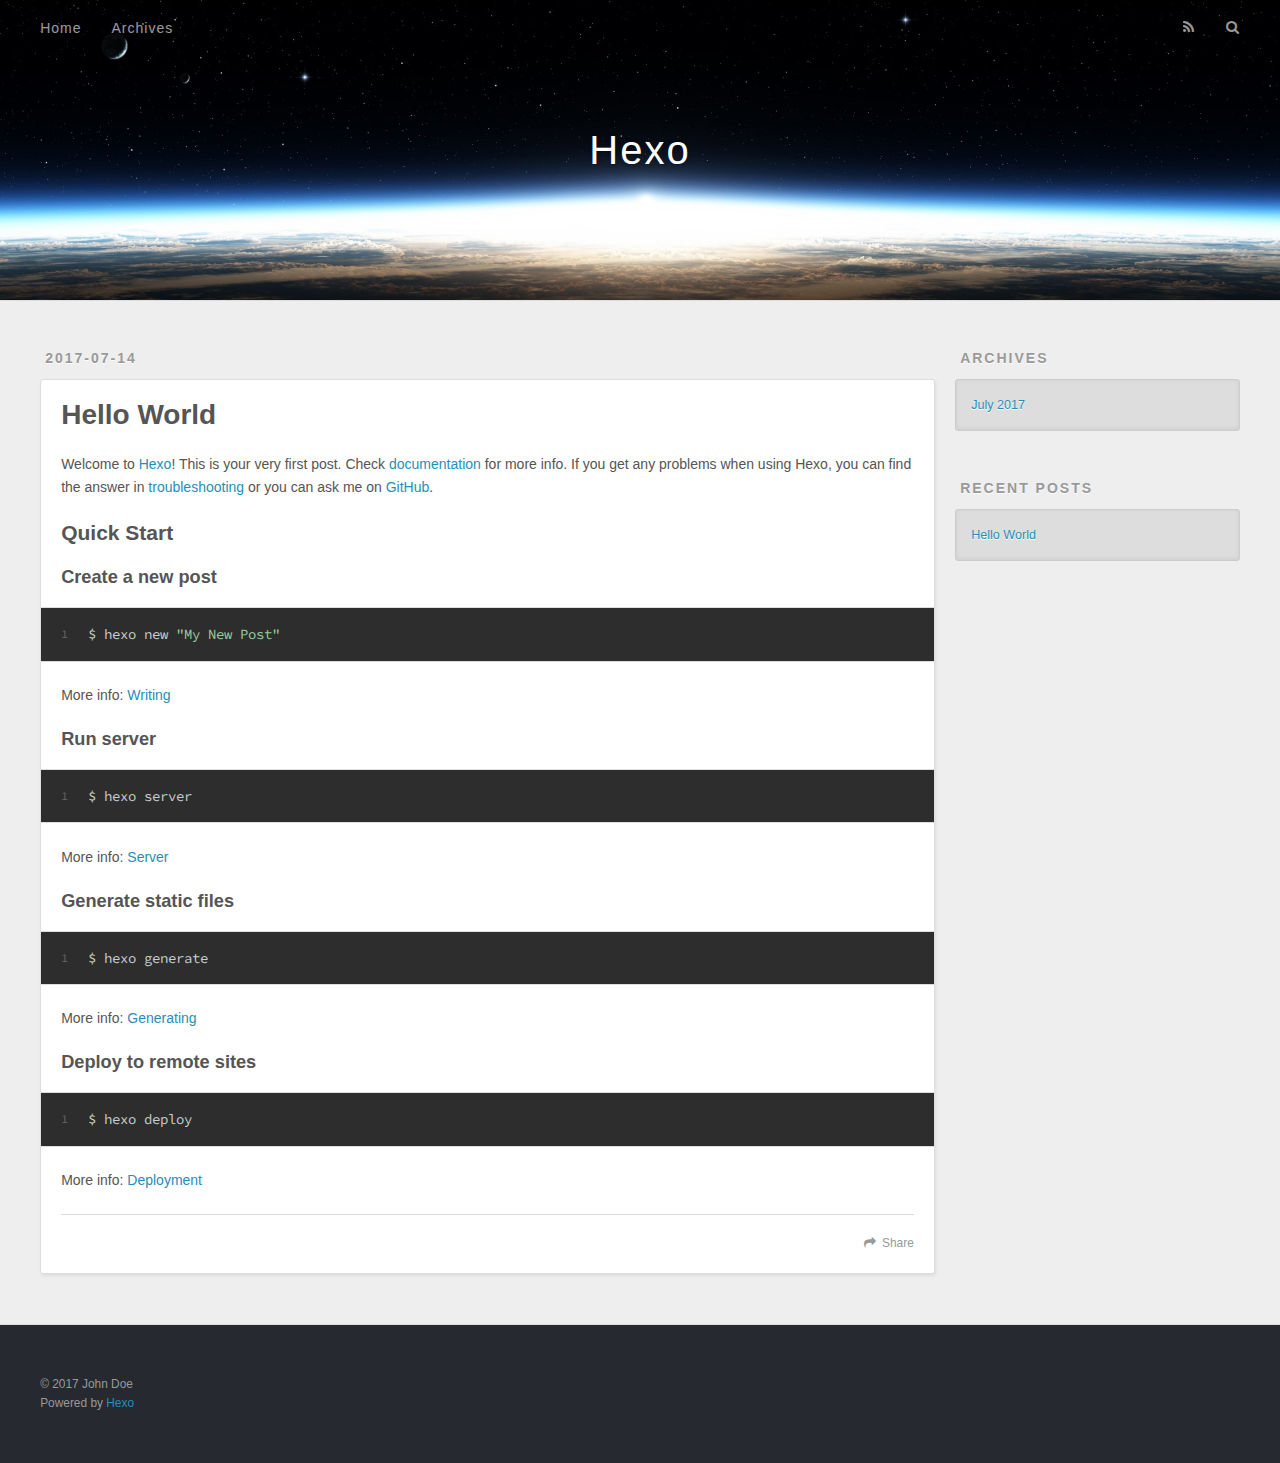
==== index.html @ 78819873 "Site updated: 2017-07-14 21:22:55" ====
<!DOCTYPE html>
<html>
<head>
  <meta charset="utf-8">
  
  <title>Hexo</title>
  <meta name="viewport" content="width=device-width, initial-scale=1, maximum-scale=1">
  <meta property="og:type" content="website">
<meta property="og:title" content="Hexo">
<meta property="og:url" content="http://yoursite.com/index.html">
<meta property="og:site_name" content="Hexo">
<meta name="twitter:card" content="summary">
<meta name="twitter:title" content="Hexo">
  
    <link rel="alternate" href="/atom.xml" title="Hexo" type="application/atom+xml">
  
  
    <link rel="icon" href="/favicon.png">
  
  
    <link href="//fonts.googleapis.com/css?family=Source+Code+Pro" rel="stylesheet" type="text/css">
  
  <link rel="stylesheet" href="/css/style.css">
  

</head>

<body>
  <div id="container">
    <div id="wrap">
      <header id="header">
  <div id="banner"></div>
  <div id="header-outer" class="outer">
    <div id="header-title" class="inner">
      <h1 id="logo-wrap">
        <a href="/" id="logo">Hexo</a>
      </h1>
      
    </div>
    <div id="header-inner" class="inner">
      <nav id="main-nav">
        <a id="main-nav-toggle" class="nav-icon"></a>
        
          <a class="main-nav-link" href="/">Home</a>
        
          <a class="main-nav-link" href="/archives">Archives</a>
        
      </nav>
      <nav id="sub-nav">
        
          <a id="nav-rss-link" class="nav-icon" href="/atom.xml" title="RSS Feed"></a>
        
        <a id="nav-search-btn" class="nav-icon" title="Search"></a>
      </nav>
      <div id="search-form-wrap">
        <form action="//google.com/search" method="get" accept-charset="UTF-8" class="search-form"><input type="search" name="q" class="search-form-input" placeholder="Search"><button type="submit" class="search-form-submit">&#xF002;</button><input type="hidden" name="sitesearch" value="http://yoursite.com"></form>
      </div>
    </div>
  </div>
</header>
      <div class="outer">
        <section id="main">
  
    <article id="post-hello-world" class="article article-type-post" itemscope itemprop="blogPost">
  <div class="article-meta">
    <a href="/2017/07/14/hello-world/" class="article-date">
  <time datetime="2017-07-14T13:11:08.000Z" itemprop="datePublished">2017-07-14</time>
</a>
    
  </div>
  <div class="article-inner">
    
    
      <header class="article-header">
        
  
    <h1 itemprop="name">
      <a class="article-title" href="/2017/07/14/hello-world/">Hello World</a>
    </h1>
  

      </header>
    
    <div class="article-entry" itemprop="articleBody">
      
        <p>Welcome to <a href="https://hexo.io/" target="_blank" rel="external">Hexo</a>! This is your very first post. Check <a href="https://hexo.io/docs/" target="_blank" rel="external">documentation</a> for more info. If you get any problems when using Hexo, you can find the answer in <a href="https://hexo.io/docs/troubleshooting.html" target="_blank" rel="external">troubleshooting</a> or you can ask me on <a href="https://github.com/hexojs/hexo/issues" target="_blank" rel="external">GitHub</a>.</p>
<h2 id="Quick-Start"><a href="#Quick-Start" class="headerlink" title="Quick Start"></a>Quick Start</h2><h3 id="Create-a-new-post"><a href="#Create-a-new-post" class="headerlink" title="Create a new post"></a>Create a new post</h3><figure class="highlight bash"><table><tr><td class="gutter"><pre><div class="line">1</div></pre></td><td class="code"><pre><div class="line">$ hexo new <span class="string">"My New Post"</span></div></pre></td></tr></table></figure>
<p>More info: <a href="https://hexo.io/docs/writing.html" target="_blank" rel="external">Writing</a></p>
<h3 id="Run-server"><a href="#Run-server" class="headerlink" title="Run server"></a>Run server</h3><figure class="highlight bash"><table><tr><td class="gutter"><pre><div class="line">1</div></pre></td><td class="code"><pre><div class="line">$ hexo server</div></pre></td></tr></table></figure>
<p>More info: <a href="https://hexo.io/docs/server.html" target="_blank" rel="external">Server</a></p>
<h3 id="Generate-static-files"><a href="#Generate-static-files" class="headerlink" title="Generate static files"></a>Generate static files</h3><figure class="highlight bash"><table><tr><td class="gutter"><pre><div class="line">1</div></pre></td><td class="code"><pre><div class="line">$ hexo generate</div></pre></td></tr></table></figure>
<p>More info: <a href="https://hexo.io/docs/generating.html" target="_blank" rel="external">Generating</a></p>
<h3 id="Deploy-to-remote-sites"><a href="#Deploy-to-remote-sites" class="headerlink" title="Deploy to remote sites"></a>Deploy to remote sites</h3><figure class="highlight bash"><table><tr><td class="gutter"><pre><div class="line">1</div></pre></td><td class="code"><pre><div class="line">$ hexo deploy</div></pre></td></tr></table></figure>
<p>More info: <a href="https://hexo.io/docs/deployment.html" target="_blank" rel="external">Deployment</a></p>

      
    </div>
    <footer class="article-footer">
      <a data-url="http://yoursite.com/2017/07/14/hello-world/" data-id="cj53w0aw500003uzlgbvmi203" class="article-share-link">Share</a>
      
      
    </footer>
  </div>
  
</article>


  

</section>
        
          <aside id="sidebar">
  
    

  
    

  
    
  
    
  <div class="widget-wrap">
    <h3 class="widget-title">Archives</h3>
    <div class="widget">
      <ul class="archive-list"><li class="archive-list-item"><a class="archive-list-link" href="/archives/2017/07/">July 2017</a></li></ul>
    </div>
  </div>


  
    
  <div class="widget-wrap">
    <h3 class="widget-title">Recent Posts</h3>
    <div class="widget">
      <ul>
        
          <li>
            <a href="/2017/07/14/hello-world/">Hello World</a>
          </li>
        
      </ul>
    </div>
  </div>

  
</aside>
        
      </div>
      <footer id="footer">
  
  <div class="outer">
    <div id="footer-info" class="inner">
      &copy; 2017 John Doe<br>
      Powered by <a href="http://hexo.io/" target="_blank">Hexo</a>
    </div>
  </div>
</footer>
    </div>
    <nav id="mobile-nav">
  
    <a href="/" class="mobile-nav-link">Home</a>
  
    <a href="/archives" class="mobile-nav-link">Archives</a>
  
</nav>
    

<script src="//ajax.googleapis.com/ajax/libs/jquery/2.0.3/jquery.min.js"></script>


  <link rel="stylesheet" href="/fancybox/jquery.fancybox.css">
  <script src="/fancybox/jquery.fancybox.pack.js"></script>


<script src="/js/script.js"></script>

  </div>
</body>
</html>
---- css/style.css ----
body {
  width: 100%;
}
body:before,
body:after {
  content: "";
  display: table;
}
body:after {
  clear: both;
}
html,
body,
div,
span,
applet,
object,
iframe,
h1,
h2,
h3,
h4,
h5,
h6,
p,
blockquote,
pre,
a,
abbr,
acronym,
address,
big,
cite,
code,
del,
dfn,
em,
img,
ins,
kbd,
q,
s,
samp,
small,
strike,
strong,
sub,
sup,
tt,
var,
dl,
dt,
dd,
ol,
ul,
li,
fieldset,
form,
label,
legend,
table,
caption,
tbody,
tfoot,
thead,
tr,
th,
td {
  margin: 0;
  padding: 0;
  border: 0;
  outline: 0;
  font-weight: inherit;
  font-style: inherit;
  font-family: inherit;
  font-size: 100%;
  vertical-align: baseline;
}
body {
  line-height: 1;
  color: #000;
  background: #fff;
}
ol,
ul {
  list-style: none;
}
table {
  border-collapse: separate;
  border-spacing: 0;
  vertical-align: middle;
}
caption,
th,
td {
  text-align: left;
  font-weight: normal;
  vertical-align: middle;
}
a img {
  border: none;
}
input,
button {
  margin: 0;
  padding: 0;
}
input::-moz-focus-inner,
button::-moz-focus-inner {
  border: 0;
  padding: 0;
}
@font-face {
  font-family: FontAwesome;
  font-style: normal;
  font-weight: normal;
  src: url("fonts/fontawesome-webfont.eot?v=#4.0.3");
  src: url("fonts/fontawesome-webfont.eot?#iefix&v=#4.0.3") format("embedded-opentype"), url("fonts/fontawesome-webfont.woff?v=#4.0.3") format("woff"), url("fonts/fontawesome-webfont.ttf?v=#4.0.3") format("truetype"), url("fonts/fontawesome-webfont.svg#fontawesomeregular?v=#4.0.3") format("svg");
}
html,
body,
#container {
  height: 100%;
}
body {
  background: #eee;
  font: 14px "Helvetica Neue", Helvetica, Arial, sans-serif;
  -webkit-text-size-adjust: 100%;
}
.outer {
  max-width: 1220px;
  margin: 0 auto;
  padding: 0 20px;
}
.outer:before,
.outer:after {
  content: "";
  display: table;
}
.outer:after {
  clear: both;
}
.inner {
  display: inline;
  float: left;
  width: 98.33333333333333%;
  margin: 0 0.833333333333333%;
}
.left,
.alignleft {
  float: left;
}
.right,
.alignright {
  float: right;
}
.clear {
  clear: both;
}
#container {
  position: relative;
}
.mobile-nav-on {
  overflow: hidden;
}
#wrap {
  height: 100%;
  width: 100%;
  position: absolute;
  top: 0;
  left: 0;
  -webkit-transition: 0.2s ease-out;
  -moz-transition: 0.2s ease-out;
  -ms-transition: 0.2s ease-out;
  transition: 0.2s ease-out;
  z-index: 1;
  background: #eee;
}
.mobile-nav-on #wrap {
  left: 280px;
}
@media screen and (min-width: 768px) {
  #main {
    display: inline;
    float: left;
    width: 73.33333333333333%;
    margin: 0 0.833333333333333%;
  }
}
.article-date,
.article-category-link,
.archive-year,
.widget-title {
  text-decoration: none;
  text-transform: uppercase;
  letter-spacing: 2px;
  color: #999;
  margin-bottom: 1em;
  margin-left: 5px;
  line-height: 1em;
  text-shadow: 0 1px #fff;
  font-weight: bold;
}
.article-inner,
.archive-article-inner {
  background: #fff;
  -webkit-box-shadow: 1px 2px 3px #ddd;
  box-shadow: 1px 2px 3px #ddd;
  border: 1px solid #ddd;
  border-radius: 3px;
}
.article-entry h1,
.widget h1 {
  font-size: 2em;
}
.article-entry h2,
.widget h2 {
  font-size: 1.5em;
}
.article-entry h3,
.widget h3 {
  font-size: 1.3em;
}
.article-entry h4,
.widget h4 {
  font-size: 1.2em;
}
.article-entry h5,
.widget h5 {
  font-size: 1em;
}
.article-entry h6,
.widget h6 {
  font-size: 1em;
  color: #999;
}
.article-entry hr,
.widget hr {
  border: 1px dashed #ddd;
}
.article-entry strong,
.widget strong {
  font-weight: bold;
}
.article-entry em,
.widget em,
.article-entry cite,
.widget cite {
  font-style: italic;
}
.article-entry sup,
.widget sup,
.article-entry sub,
.widget sub {
  font-size: 0.75em;
  line-height: 0;
  position: relative;
  vertical-align: baseline;
}
.article-entry sup,
.widget sup {
  top: -0.5em;
}
.article-entry sub,
.widget sub {
  bottom: -0.2em;
}
.article-entry small,
.widget small {
  font-size: 0.85em;
}
.article-entry acronym,
.widget acronym,
.article-entry abbr,
.widget abbr {
  border-bottom: 1px dotted;
}
.article-entry ul,
.widget ul,
.article-entry ol,
.widget ol,
.article-entry dl,
.widget dl {
  margin: 0 20px;
  line-height: 1.6em;
}
.article-entry ul ul,
.widget ul ul,
.article-entry ol ul,
.widget ol ul,
.article-entry ul ol,
.widget ul ol,
.article-entry ol ol,
.widget ol ol {
  margin-top: 0;
  margin-bottom: 0;
}
.article-entry ul,
.widget ul {
  list-style: disc;
}
.article-entry ol,
.widget ol {
  list-style: decimal;
}
.article-entry dt,
.widget dt {
  font-weight: bold;
}
#header {
  height: 300px;
  position: relative;
  border-bottom: 1px solid #ddd;
}
#header:before,
#header:after {
  content: "";
  position: absolute;
  left: 0;
  right: 0;
  height: 40px;
}
#header:before {
  top: 0;
  background: -webkit-linear-gradient(rgba(0,0,0,0.2), transparent);
  background: -moz-linear-gradient(rgba(0,0,0,0.2), transparent);
  background: -ms-linear-gradient(rgba(0,0,0,0.2), transparent);
  background: linear-gradient(rgba(0,0,0,0.2), transparent);
}
#header:after {
  bottom: 0;
  background: -webkit-linear-gradient(transparent, rgba(0,0,0,0.2));
  background: -moz-linear-gradient(transparent, rgba(0,0,0,0.2));
  background: -ms-linear-gradient(transparent, rgba(0,0,0,0.2));
  background: linear-gradient(transparent, rgba(0,0,0,0.2));
}
#header-outer {
  height: 100%;
  position: relative;
}
#header-inner {
  position: relative;
  overflow: hidden;
}
#banner {
  position: absolute;
  top: 0;
  left: 0;
  width: 100%;
  height: 100%;
  background: url("images/banner.jpg") center #000;
  -webkit-background-size: cover;
  -moz-background-size: cover;
  background-size: cover;
  z-index: -1;
}
#header-title {
  text-align: center;
  height: 40px;
  position: absolute;
  top: 50%;
  left: 0;
  margin-top: -20px;
}
#logo,
#subtitle {
  text-decoration: none;
  color: #fff;
  font-weight: 300;
  text-shadow: 0 1px 4px rgba(0,0,0,0.3);
}
#logo {
  font-size: 40px;
  line-height: 40px;
  letter-spacing: 2px;
}
#subtitle {
  font-size: 16px;
  line-height: 16px;
  letter-spacing: 1px;
}
#subtitle-wrap {
  margin-top: 16px;
}
#main-nav {
  float: left;
  margin-left: -15px;
}
.nav-icon,
.main-nav-link {
  float: left;
  color: #fff;
  opacity: 0.6;
  text-decoration: none;
  text-shadow: 0 1px rgba(0,0,0,0.2);
  -webkit-transition: opacity 0.2s;
  -moz-transition: opacity 0.2s;
  -ms-transition: opacity 0.2s;
  transition: opacity 0.2s;
  display: block;
  padding: 20px 15px;
}
.nav-icon:hover,
.main-nav-link:hover {
  opacity: 1;
}
.nav-icon {
  font-family: FontAwesome;
  text-align: center;
  font-size: 14px;
  width: 14px;
  height: 14px;
  padding: 20px 15px;
  position: relative;
  cursor: pointer;
}
.main-nav-link {
  font-weight: 300;
  letter-spacing: 1px;
}
@media screen and (max-width: 479px) {
  .main-nav-link {
    display: none;
  }
}
#main-nav-toggle {
  display: none;
}
#main-nav-toggle:before {
  content: "\f0c9";
}
@media screen and (max-width: 479px) {
  #main-nav-toggle {
    display: block;
  }
}
#sub-nav {
  float: right;
  margin-right: -15px;
}
#nav-rss-link:before {
  content: "\f09e";
}
#nav-search-btn:before {
  content: "\f002";
}
#search-form-wrap {
  position: absolute;
  top: 15px;
  width: 150px;
  height: 30px;
  right: -150px;
  opacity: 0;
  -webkit-transition: 0.2s ease-out;
  -moz-transition: 0.2s ease-out;
  -ms-transition: 0.2s ease-out;
  transition: 0.2s ease-out;
}
#search-form-wrap.on {
  opacity: 1;
  right: 0;
}
@media screen and (max-width: 479px) {
  #search-form-wrap {
    width: 100%;
    right: -100%;
  }
}
.search-form {
  position: absolute;
  top: 0;
  left: 0;
  right: 0;
  background: #fff;
  padding: 5px 15px;
  border-radius: 15px;
  -webkit-box-shadow: 0 0 10px rgba(0,0,0,0.3);
  box-shadow: 0 0 10px rgba(0,0,0,0.3);
}
.search-form-input {
  border: none;
  background: none;
  color: #555;
  width: 100%;
  font: 13px "Helvetica Neue", Helvetica, Arial, sans-serif;
  outline: none;
}
.search-form-input::-webkit-search-results-decoration,
.search-form-input::-webkit-search-cancel-button {
  -webkit-appearance: none;
}
.search-form-submit {
  position: absolute;
  top: 50%;
  right: 10px;
  margin-top: -7px;
  font: 13px FontAwesome;
  border: none;
  background: none;
  color: #bbb;
  cursor: pointer;
}
.search-form-submit:hover,
.search-form-submit:focus {
  color: #777;
}
.article {
  margin: 50px 0;
}
.article-inner {
  overflow: hidden;
}
.article-meta:before,
.article-meta:after {
  content: "";
  display: table;
}
.article-meta:after {
  clear: both;
}
.article-date {
  float: left;
}
.article-category {
  float: left;
  line-height: 1em;
  color: #ccc;
  text-shadow: 0 1px #fff;
  margin-left: 8px;
}
.article-category:before {
  content: "\2022";
}
.article-category-link {
  margin: 0 12px 1em;
}
.article-header {
  padding: 20px 20px 0;
}
.article-title {
  text-decoration: none;
  font-size: 2em;
  font-weight: bold;
  color: #555;
  line-height: 1.1em;
  -webkit-transition: color 0.2s;
  -moz-transition: color 0.2s;
  -ms-transition: color 0.2s;
  transition: color 0.2s;
}
a.article-title:hover {
  color: #258fb8;
}
.article-entry {
  color: #555;
  padding: 0 20px;
}
.article-entry:before,
.article-entry:after {
  content: "";
  display: table;
}
.article-entry:after {
  clear: both;
}
.article-entry p,
.article-entry table {
  line-height: 1.6em;
  margin: 1.6em 0;
}
.article-entry h1,
.article-entry h2,
.article-entry h3,
.article-entry h4,
.article-entry h5,
.article-entry h6 {
  font-weight: bold;
}
.article-entry h1,
.article-entry h2,
.article-entry h3,
.article-entry h4,
.article-entry h5,
.article-entry h6 {
  line-height: 1.1em;
  margin: 1.1em 0;
}
.article-entry a {
  color: #258fb8;
  text-decoration: none;
}
.article-entry a:hover {
  text-decoration: underline;
}
.article-entry ul,
.article-entry ol,
.article-entry dl {
  margin-top: 1.6em;
  margin-bottom: 1.6em;
}
.article-entry img,
.article-entry video {
  max-width: 100%;
  height: auto;
  display: block;
  margin: auto;
}
.article-entry iframe {
  border: none;
}
.article-entry table {
  width: 100%;
  border-collapse: collapse;
  border-spacing: 0;
}
.article-entry th {
  font-weight: bold;
  border-bottom: 3px solid #ddd;
  padding-bottom: 0.5em;
}
.article-entry td {
  border-bottom: 1px solid #ddd;
  padding: 10px 0;
}
.article-entry blockquote {
  font-family: Georgia, "Times New Roman", serif;
  font-size: 1.4em;
  margin: 1.6em 20px;
  text-align: center;
}
.article-entry blockquote footer {
  font-size: 14px;
  margin: 1.6em 0;
  font-family: "Helvetica Neue", Helvetica, Arial, sans-serif;
}
.article-entry blockquote footer cite:before {
  content: "—";
  padding: 0 0.5em;
}
.article-entry .pullquote {
  text-align: left;
  width: 45%;
  margin: 0;
}
.article-entry .pullquote.left {
  margin-left: 0.5em;
  margin-right: 1em;
}
.article-entry .pullquote.right {
  margin-right: 0.5em;
  margin-left: 1em;
}
.article-entry .caption {
  color: #999;
  display: block;
  font-size: 0.9em;
  margin-top: 0.5em;
  position: relative;
  text-align: center;
}
.article-entry .video-container {
  position: relative;
  padding-top: 56.25%;
  height: 0;
  overflow: hidden;
}
.article-entry .video-container iframe,
.article-entry .video-container object,
.article-entry .video-container embed {
  position: absolute;
  top: 0;
  left: 0;
  width: 100%;
  height: 100%;
  margin-top: 0;
}
.article-more-link a {
  display: inline-block;
  line-height: 1em;
  padding: 6px 15px;
  border-radius: 15px;
  background: #eee;
  color: #999;
  text-shadow: 0 1px #fff;
  text-decoration: none;
}
.article-more-link a:hover {
  background: #258fb8;
  color: #fff;
  text-decoration: none;
  text-shadow: 0 1px #1e7293;
}
.article-footer {
  font-size: 0.85em;
  line-height: 1.6em;
  border-top: 1px solid #ddd;
  padding-top: 1.6em;
  margin: 0 20px 20px;
}
.article-footer:before,
.article-footer:after {
  content: "";
  display: table;
}
.article-footer:after {
  clear: both;
}
.article-footer a {
  color: #999;
  text-decoration: none;
}
.article-footer a:hover {
  color: #555;
}
.article-tag-list-item {
  float: left;
  margin-right: 10px;
}
.article-tag-list-link:before {
  content: "#";
}
.article-comment-link {
  float: right;
}
.article-comment-link:before {
  content: "\f075";
  font-family: FontAwesome;
  padding-right: 8px;
}
.article-share-link {
  cursor: pointer;
  float: right;
  margin-left: 20px;
}
.article-share-link:before {
  content: "\f064";
  font-family: FontAwesome;
  padding-right: 6px;
}
#article-nav {
  position: relative;
}
#article-nav:before,
#article-nav:after {
  content: "";
  display: table;
}
#article-nav:after {
  clear: both;
}
@media screen and (min-width: 768px) {
  #article-nav {
    margin: 50px 0;
  }
  #article-nav:before {
    width: 8px;
    height: 8px;
    position: absolute;
    top: 50%;
    left: 50%;
    margin-top: -4px;
    margin-left: -4px;
    content: "";
    border-radius: 50%;
    background: #ddd;
    -webkit-box-shadow: 0 1px 2px #fff;
    box-shadow: 0 1px 2px #fff;
  }
}
.article-nav-link-wrap {
  text-decoration: none;
  text-shadow: 0 1px #fff;
  color: #999;
  -webkit-box-sizing: border-box;
  -moz-box-sizing: border-box;
  box-sizing: border-box;
  margin-top: 50px;
  text-align: center;
  display: block;
}
.article-nav-link-wrap:hover {
  color: #555;
}
@media screen and (min-width: 768px) {
  .article-nav-link-wrap {
    width: 50%;
    margin-top: 0;
  }
}
@media screen and (min-width: 768px) {
  #article-nav-newer {
    float: left;
    text-align: right;
    padding-right: 20px;
  }
}
@media screen and (min-width: 768px) {
  #article-nav-older {
    float: right;
    text-align: left;
    padding-left: 20px;
  }
}
.article-nav-caption {
  text-transform: uppercase;
  letter-spacing: 2px;
  color: #ddd;
  line-height: 1em;
  font-weight: bold;
}
#article-nav-newer .article-nav-caption {
  margin-right: -2px;
}
.article-nav-title {
  font-size: 0.85em;
  line-height: 1.6em;
  margin-top: 0.5em;
}
.article-share-box {
  position: absolute;
  display: none;
  background: #fff;
  -webkit-box-shadow: 1px 2px 10px rgba(0,0,0,0.2);
  box-shadow: 1px 2px 10px rgba(0,0,0,0.2);
  border-radius: 3px;
  margin-left: -145px;
  overflow: hidden;
  z-index: 1;
}
.article-share-box.on {
  display: block;
}
.article-share-input {
  width: 100%;
  background: none;
  -webkit-box-sizing: border-box;
  -moz-box-sizing: border-box;
  box-sizing: border-box;
  font: 14px "Helvetica Neue", Helvetica, Arial, sans-serif;
  padding: 0 15px;
  color: #555;
  outline: none;
  border: 1px solid #ddd;
  border-radius: 3px 3px 0 0;
  height: 36px;
  line-height: 36px;
}
.article-share-links {
  background: #eee;
}
.article-share-links:before,
.article-share-links:after {
  content: "";
  display: table;
}
.article-share-links:after {
  clear: both;
}
.article-share-twitter,
.article-share-facebook,
.article-share-pinterest,
.article-share-google {
  width: 50px;
  height: 36px;
  display: block;
  float: left;
  position: relative;
  color: #999;
  text-shadow: 0 1px #fff;
}
.article-share-twitter:before,
.article-share-facebook:before,
.article-share-pinterest:before,
.article-share-google:before {
  font-size: 20px;
  font-family: FontAwesome;
  width: 20px;
  height: 20px;
  position: absolute;
  top: 50%;
  left: 50%;
  margin-top: -10px;
  margin-left: -10px;
  text-align: center;
}
.article-share-twitter:hover,
.article-share-facebook:hover,
.article-share-pinterest:hover,
.article-share-google:hover {
  color: #fff;
}
.article-share-twitter:before {
  content: "\f099";
}
.article-share-twitter:hover {
  background: #00aced;
  text-shadow: 0 1px #008abe;
}
.article-share-facebook:before {
  content: "\f09a";
}
.article-share-facebook:hover {
  background: #3b5998;
  text-shadow: 0 1px #2f477a;
}
.article-share-pinterest:before {
  content: "\f0d2";
}
.article-share-pinterest:hover {
  background: #cb2027;
  text-shadow: 0 1px #a21a1f;
}
.article-share-google:before {
  content: "\f0d5";
}
.article-share-google:hover {
  background: #dd4b39;
  text-shadow: 0 1px #be3221;
}
.article-gallery {
  background: #000;
  position: relative;
}
.article-gallery-photos {
  position: relative;
  overflow: hidden;
}
.article-gallery-img {
  display: none;
  max-width: 100%;
}
.article-gallery-img:first-child {
  display: block;
}
.article-gallery-img.loaded {
  position: absolute;
  display: block;
}
.article-gallery-img img {
  display: block;
  max-width: 100%;
  margin: 0 auto;
}
#comments {
  background: #fff;
  -webkit-box-shadow: 1px 2px 3px #ddd;
  box-shadow: 1px 2px 3px #ddd;
  padding: 20px;
  border: 1px solid #ddd;
  border-radius: 3px;
  margin: 50px 0;
}
#comments a {
  color: #258fb8;
}
.archives-wrap {
  margin: 50px 0;
}
.archives:before,
.archives:after {
  content: "";
  display: table;
}
.archives:after {
  clear: both;
}
.archive-year-wrap {
  margin-bottom: 1em;
}
.archives {
  -webkit-column-gap: 10px;
  -moz-column-gap: 10px;
  column-gap: 10px;
}
@media screen and (min-width: 480px) and (max-width: 767px) {
  .archives {
    -webkit-column-count: 2;
    -moz-column-count: 2;
    column-count: 2;
  }
}
@media screen and (min-width: 768px) {
  .archives {
    -webkit-column-count: 3;
    -moz-column-count: 3;
    column-count: 3;
  }
}
.archive-article {
  -webkit-column-break-inside: avoid;
  page-break-inside: avoid;
  overflow: hidden;
  break-inside: avoid-column;
}
.archive-article-inner {
  padding: 10px;
  margin-bottom: 15px;
}
.archive-article-title {
  text-decoration: none;
  font-weight: bold;
  color: #555;
  -webkit-transition: color 0.2s;
  -moz-transition: color 0.2s;
  -ms-transition: color 0.2s;
  transition: color 0.2s;
  line-height: 1.6em;
}
.archive-article-title:hover {
  color: #258fb8;
}
.archive-article-footer {
  margin-top: 1em;
}
.archive-article-date {
  color: #999;
  text-decoration: none;
  font-size: 0.85em;
  line-height: 1em;
  margin-bottom: 0.5em;
  display: block;
}
#page-nav {
  margin: 50px auto;
  background: #fff;
  -webkit-box-shadow: 1px 2px 3px #ddd;
  box-shadow: 1px 2px 3px #ddd;
  border: 1px solid #ddd;
  border-radius: 3px;
  text-align: center;
  color: #999;
  overflow: hidden;
}
#page-nav:before,
#page-nav:after {
  content: "";
  display: table;
}
#page-nav:after {
  clear: both;
}
#page-nav a,
#page-nav span {
  padding: 10px 20px;
  line-height: 1;
  height: 2ex;
}
#page-nav a {
  color: #999;
  text-decoration: none;
}
#page-nav a:hover {
  background: #999;
  color: #fff;
}
#page-nav .prev {
  float: left;
}
#page-nav .next {
  float: right;
}
#page-nav .page-number {
  display: inline-block;
}
@media screen and (max-width: 479px) {
  #page-nav .page-number {
    display: none;
  }
}
#page-nav .current {
  color: #555;
  font-weight: bold;
}
#page-nav .space {
  color: #ddd;
}
#footer {
  background: #262a30;
  padding: 50px 0;
  border-top: 1px solid #ddd;
  color: #999;
}
#footer a {
  color: #258fb8;
  text-decoration: none;
}
#footer a:hover {
  text-decoration: underline;
}
#footer-info {
  line-height: 1.6em;
  font-size: 0.85em;
}
.article-entry pre,
.article-entry .highlight {
  background: #2d2d2d;
  margin: 0 -20px;
  padding: 15px 20px;
  border-style: solid;
  border-color: #ddd;
  border-width: 1px 0;
  overflow: auto;
  color: #ccc;
  line-height: 22.400000000000002px;
}
.article-entry .highlight .gutter pre,
.article-entry .gist .gist-file .gist-data .line-numbers {
  color: #666;
  font-size: 0.85em;
}
.article-entry pre,
.article-entry code {
  font-family: "Source Code Pro", Consolas, Monaco, Menlo, Consolas, monospace;
}
.article-entry code {
  background: #eee;
  text-shadow: 0 1px #fff;
  padding: 0 0.3em;
}
.article-entry pre code {
  background: none;
  text-shadow: none;
  padding: 0;
}
.article-entry .highlight pre {
  border: none;
  margin: 0;
  padding: 0;
}
.article-entry .highlight table {
  margin: 0;
  width: auto;
}
.article-entry .highlight td {
  border: none;
  padding: 0;
}
.article-entry .highlight figcaption {
  font-size: 0.85em;
  color: #999;
  line-height: 1em;
  margin-bottom: 1em;
}
.article-entry .highlight figcaption:before,
.article-entry .highlight figcaption:after {
  content: "";
  display: table;
}
.article-entry .highlight figcaption:after {
  clear: both;
}
.article-entry .highlight figcaption a {
  float: right;
}
.article-entry .highlight .gutter pre {
  text-align: right;
  padding-right: 20px;
}
.article-entry .highlight .line {
  height: 22.400000000000002px;
}
.article-entry .highlight .line.marked {
  background: #515151;
}
.article-entry .gist {
  margin: 0 -20px;
  border-style: solid;
  border-color: #ddd;
  border-width: 1px 0;
  background: #2d2d2d;
  padding: 15px 20px 15px 0;
}
.article-entry .gist .gist-file {
  border: none;
  font-family: "Source Code Pro", Consolas, Monaco, Menlo, Consolas, monospace;
  margin: 0;
}
.article-entry .gist .gist-file .gist-data {
  background: none;
  border: none;
}
.article-entry .gist .gist-file .gist-data .line-numbers {
  background: none;
  border: none;
  padding: 0 20px 0 0;
}
.article-entry .gist .gist-file .gist-data .line-data {
  padding: 0 !important;
}
.article-entry .gist .gist-file .highlight {
  margin: 0;
  padding: 0;
  border: none;
}
.article-entry .gist .gist-file .gist-meta {
  background: #2d2d2d;
  color: #999;
  font: 0.85em "Helvetica Neue", Helvetica, Arial, sans-serif;
  text-shadow: 0 0;
  padding: 0;
  margin-top: 1em;
  margin-left: 20px;
}
.article-entry .gist .gist-file .gist-meta a {
  color: #258fb8;
  font-weight: normal;
}
.article-entry .gist .gist-file .gist-meta a:hover {
  text-decoration: underline;
}
pre .comment,
pre .title {
  color: #999;
}
pre .variable,
pre .attribute,
pre .tag,
pre .regexp,
pre .ruby .constant,
pre .xml .tag .title,
pre .xml .pi,
pre .xml .doctype,
pre .html .doctype,
pre .css .id,
pre .css .class,
pre .css .pseudo {
  color: #f2777a;
}
pre .number,
pre .preprocessor,
pre .built_in,
pre .literal,
pre .params,
pre .constant {
  color: #f99157;
}
pre .class,
pre .ruby .class .title,
pre .css .rules .attribute {
  color: #9c9;
}
pre .string,
pre .value,
pre .inheritance,
pre .header,
pre .ruby .symbol,
pre .xml .cdata {
  color: #9c9;
}
pre .css .hexcolor {
  color: #6cc;
}
pre .function,
pre .python .decorator,
pre .python .title,
pre .ruby .function .title,
pre .ruby .title .keyword,
pre .perl .sub,
pre .javascript .title,
pre .coffeescript .title {
  color: #69c;
}
pre .keyword,
pre .javascript .function {
  color: #c9c;
}
@media screen and (max-width: 479px) {
  #mobile-nav {
    position: absolute;
    top: 0;
    left: 0;
    width: 280px;
    height: 100%;
    background: #191919;
    border-right: 1px solid #fff;
  }
}
@media screen and (max-width: 479px) {
  .mobile-nav-link {
    display: block;
    color: #999;
    text-decoration: none;
    padding: 15px 20px;
    font-weight: bold;
  }
  .mobile-nav-link:hover {
    color: #fff;
  }
}
@media screen and (min-width: 768px) {
  #sidebar {
    display: inline;
    float: left;
    width: 23.333333333333332%;
    margin: 0 0.833333333333333%;
  }
}
.widget-wrap {
  margin: 50px 0;
}
.widget {
  color: #777;
  text-shadow: 0 1px #fff;
  background: #ddd;
  -webkit-box-shadow: 0 -1px 4px #ccc inset;
  box-shadow: 0 -1px 4px #ccc inset;
  border: 1px solid #ccc;
  padding: 15px;
  border-radius: 3px;
}
.widget a {
  color: #258fb8;
  text-decoration: none;
}
.widget a:hover {
  text-decoration: underline;
}
.widget ul ul,
.widget ol ul,
.widget dl ul,
.widget ul ol,
.widget ol ol,
.widget dl ol,
.widget ul dl,
.widget ol dl,
.widget dl dl {
  margin-left: 15px;
  list-style: disc;
}
.widget {
  line-height: 1.6em;
  word-wrap: break-word;
  font-size: 0.9em;
}
.widget ul,
.widget ol {
  list-style: none;
  margin: 0;
}
.widget ul ul,
.widget ol ul,
.widget ul ol,
.widget ol ol {
  margin: 0 20px;
}
.widget ul ul,
.widget ol ul {
  list-style: disc;
}
.widget ul ol,
.widget ol ol {
  list-style: decimal;
}
.category-list-count,
.tag-list-count,
.archive-list-count {
  padding-left: 5px;
  color: #999;
  font-size: 0.85em;
}
.category-list-count:before,
.tag-list-count:before,
.archive-list-count:before {
  content: "(";
}
.category-list-count:after,
.tag-list-count:after,
.archive-list-count:after {
  content: ")";
}
.tagcloud a {
  margin-right: 5px;
  display: inline-block;
}
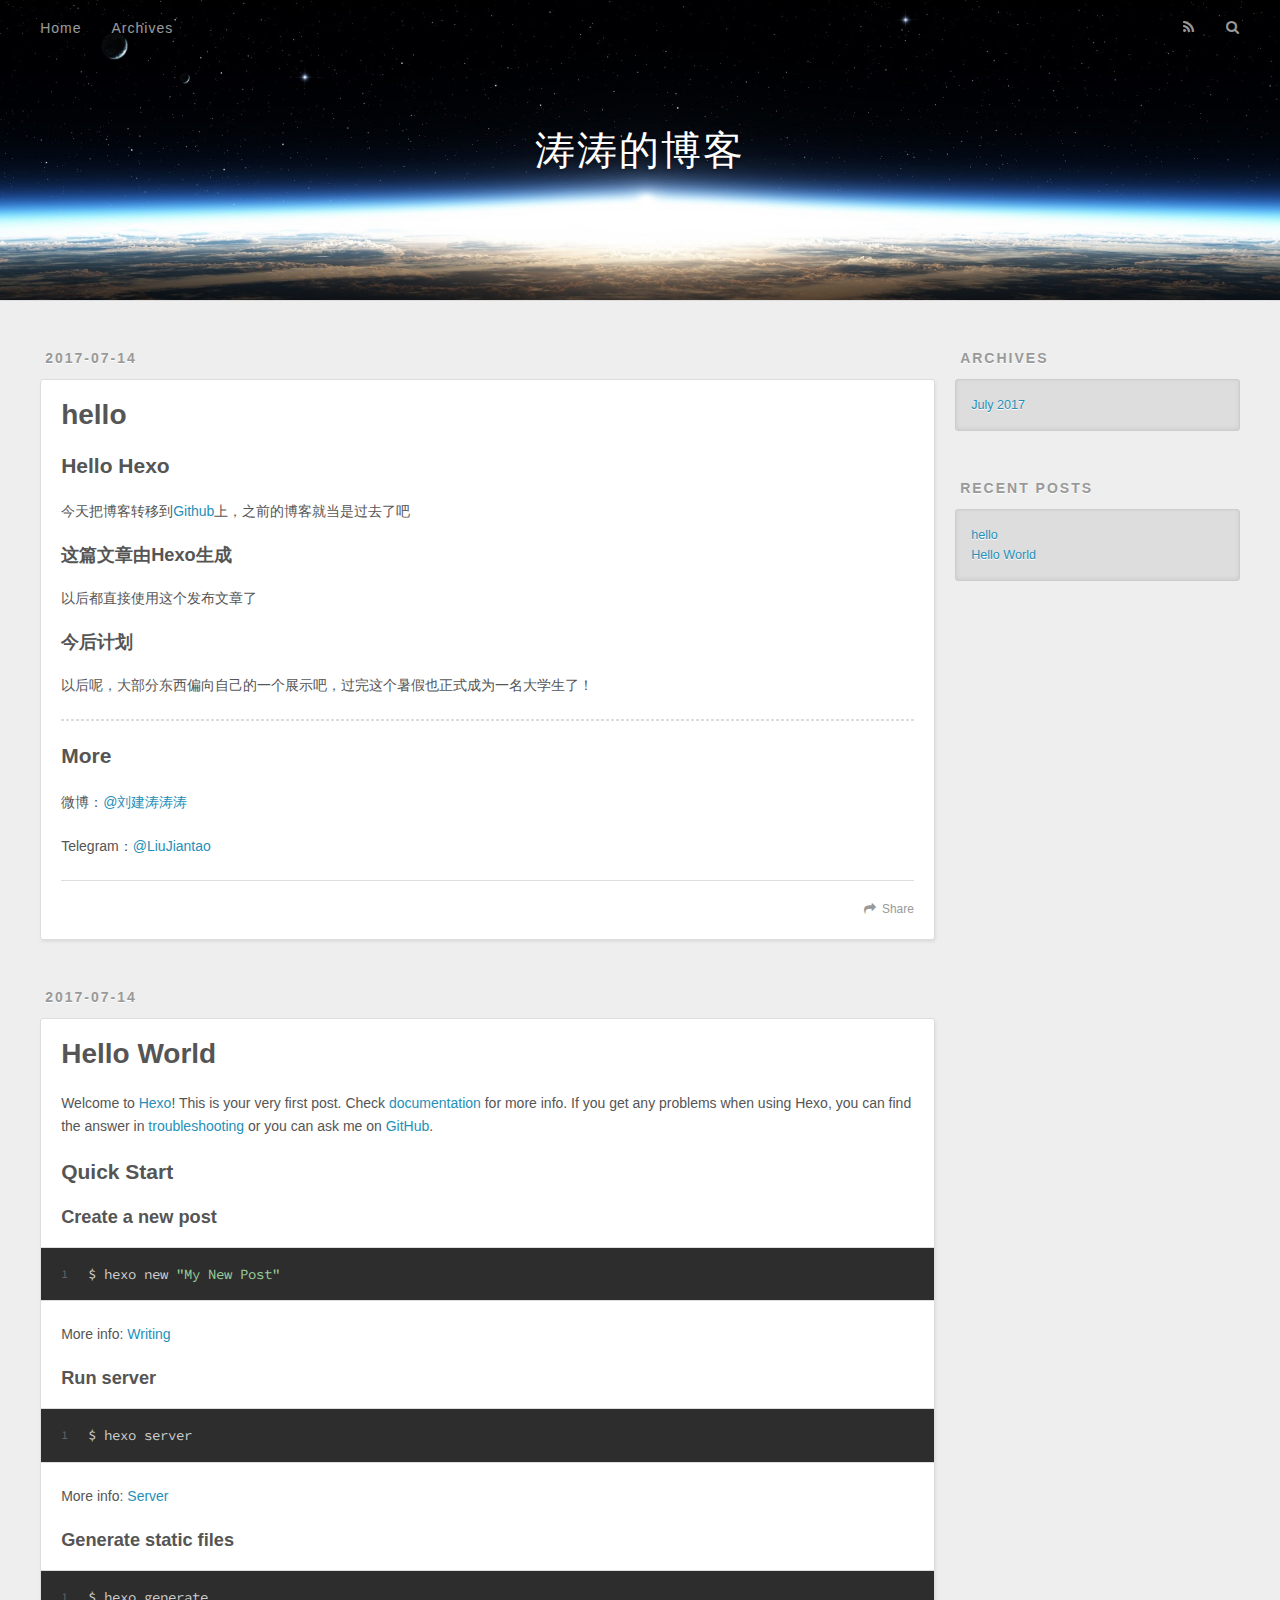
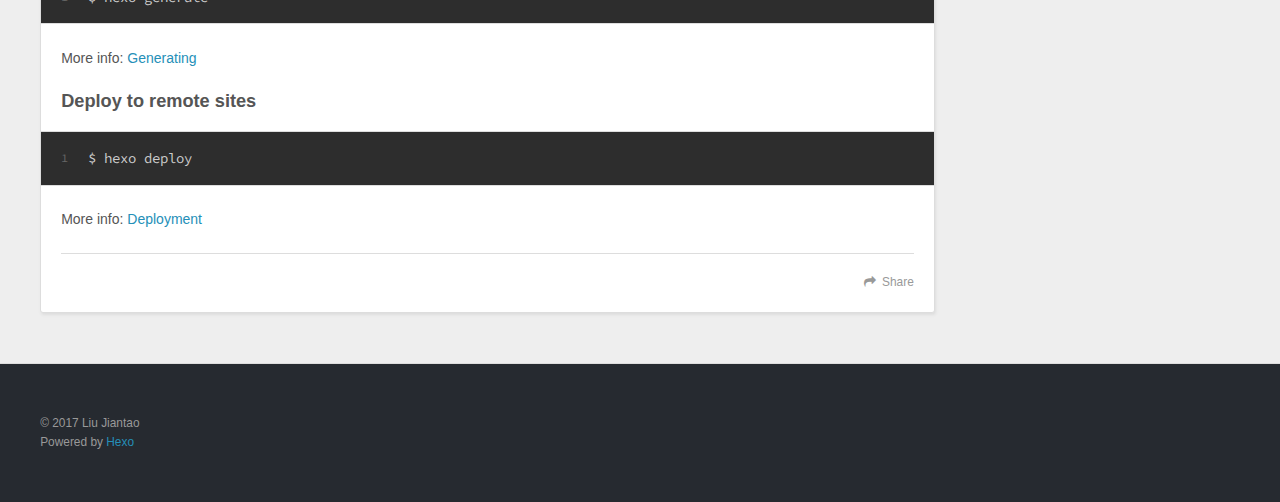
==== commit ed2f2ea4: "Site updated: 2017-07-14 22:15:35" ====
--- a/index.html
+++ b/index.html
@@ -3,16 +3,16 @@
 <head>
   <meta charset="utf-8">
   
-  <title>Hexo</title>
+  <title>涛涛的博客</title>
   <meta name="viewport" content="width=device-width, initial-scale=1, maximum-scale=1">
   <meta property="og:type" content="website">
-<meta property="og:title" content="Hexo">
-<meta property="og:url" content="http://yoursite.com/index.html">
-<meta property="og:site_name" content="Hexo">
+<meta property="og:title" content="涛涛的博客">
+<meta property="og:url" content="http://liujiantao.me/index.html">
+<meta property="og:site_name" content="涛涛的博客">
 <meta name="twitter:card" content="summary">
-<meta name="twitter:title" content="Hexo">
-  
-    <link rel="alternate" href="/atom.xml" title="Hexo" type="application/atom+xml">
+<meta name="twitter:title" content="涛涛的博客">
+  
+    <link rel="alternate" href="/atom.xml" title="涛涛的博客" type="application/atom+xml">
   
   
     <link rel="icon" href="/favicon.png">
@@ -33,7 +33,7 @@
   <div id="header-outer" class="outer">
     <div id="header-title" class="inner">
       <h1 id="logo-wrap">
-        <a href="/" id="logo">Hexo</a>
+        <a href="/" id="logo">涛涛的博客</a>
       </h1>
       
     </div>
@@ -53,13 +53,55 @@
         <a id="nav-search-btn" class="nav-icon" title="Search"></a>
       </nav>
       <div id="search-form-wrap">
-        <form action="//google.com/search" method="get" accept-charset="UTF-8" class="search-form"><input type="search" name="q" class="search-form-input" placeholder="Search"><button type="submit" class="search-form-submit">&#xF002;</button><input type="hidden" name="sitesearch" value="http://yoursite.com"></form>
+        <form action="//google.com/search" method="get" accept-charset="UTF-8" class="search-form"><input type="search" name="q" class="search-form-input" placeholder="Search"><button type="submit" class="search-form-submit">&#xF002;</button><input type="hidden" name="sitesearch" value="http://liujiantao.me"></form>
       </div>
     </div>
   </div>
 </header>
       <div class="outer">
         <section id="main">
+  
+    <article id="post-hello" class="article article-type-post" itemscope itemprop="blogPost">
+  <div class="article-meta">
+    <a href="/2017/07/14/hello/" class="article-date">
+  <time datetime="2017-07-14T14:07:57.000Z" itemprop="datePublished">2017-07-14</time>
+</a>
+    
+  </div>
+  <div class="article-inner">
+    
+    
+      <header class="article-header">
+        
+  
+    <h1 itemprop="name">
+      <a class="article-title" href="/2017/07/14/hello/">hello</a>
+    </h1>
+  
+
+      </header>
+    
+    <div class="article-entry" itemprop="articleBody">
+      
+        <h2 id="Hello-Hexo"><a href="#Hello-Hexo" class="headerlink" title="Hello Hexo"></a>Hello Hexo</h2><p>今天把博客转移到<a href="http://liujiantao.me">Github</a>上，之前的博客就当是过去了吧</p>
+<h3 id="这篇文章由Hexo生成"><a href="#这篇文章由Hexo生成" class="headerlink" title="这篇文章由Hexo生成"></a>这篇文章由Hexo生成</h3><p>以后都直接使用这个发布文章了</p>
+<h3 id="今后计划"><a href="#今后计划" class="headerlink" title="今后计划"></a>今后计划</h3><p>以后呢，大部分东西偏向自己的一个展示吧，过完这个暑假也正式成为一名大学生了！</p>
+<hr>
+<h2 id="More"><a href="#More" class="headerlink" title="More"></a>More</h2><p>微博：<a href="https://weibo.com/taoge315" target="_blank" rel="external">@刘建涛涛涛</a></p>
+<p>Telegram：<a href="https://t.me/LiuJiantao" target="_blank" rel="external">@LiuJiantao</a></p>
+
+      
+    </div>
+    <footer class="article-footer">
+      <a data-url="http://liujiantao.me/2017/07/14/hello/" data-id="cj53y47fb00018gzlj1ym53gn" class="article-share-link">Share</a>
+      
+      
+    </footer>
+  </div>
+  
+</article>
+
+
   
     <article id="post-hello-world" class="article article-type-post" itemscope itemprop="blogPost">
   <div class="article-meta">
@@ -96,7 +138,7 @@
       
     </div>
     <footer class="article-footer">
-      <a data-url="http://yoursite.com/2017/07/14/hello-world/" data-id="cj53w0aw500003uzlgbvmi203" class="article-share-link">Share</a>
+      <a data-url="http://liujiantao.me/2017/07/14/hello-world/" data-id="cj53y47f500008gzlsq6qpdzj" class="article-share-link">Share</a>
       
       
     </footer>
@@ -136,6 +178,10 @@
       <ul>
         
           <li>
+            <a href="/2017/07/14/hello/">hello</a>
+          </li>
+        
+          <li>
             <a href="/2017/07/14/hello-world/">Hello World</a>
           </li>
         
@@ -151,7 +197,7 @@
   
   <div class="outer">
     <div id="footer-info" class="inner">
-      &copy; 2017 John Doe<br>
+      &copy; 2017 Liu Jiantao<br>
       Powered by <a href="http://hexo.io/" target="_blank">Hexo</a>
     </div>
   </div>
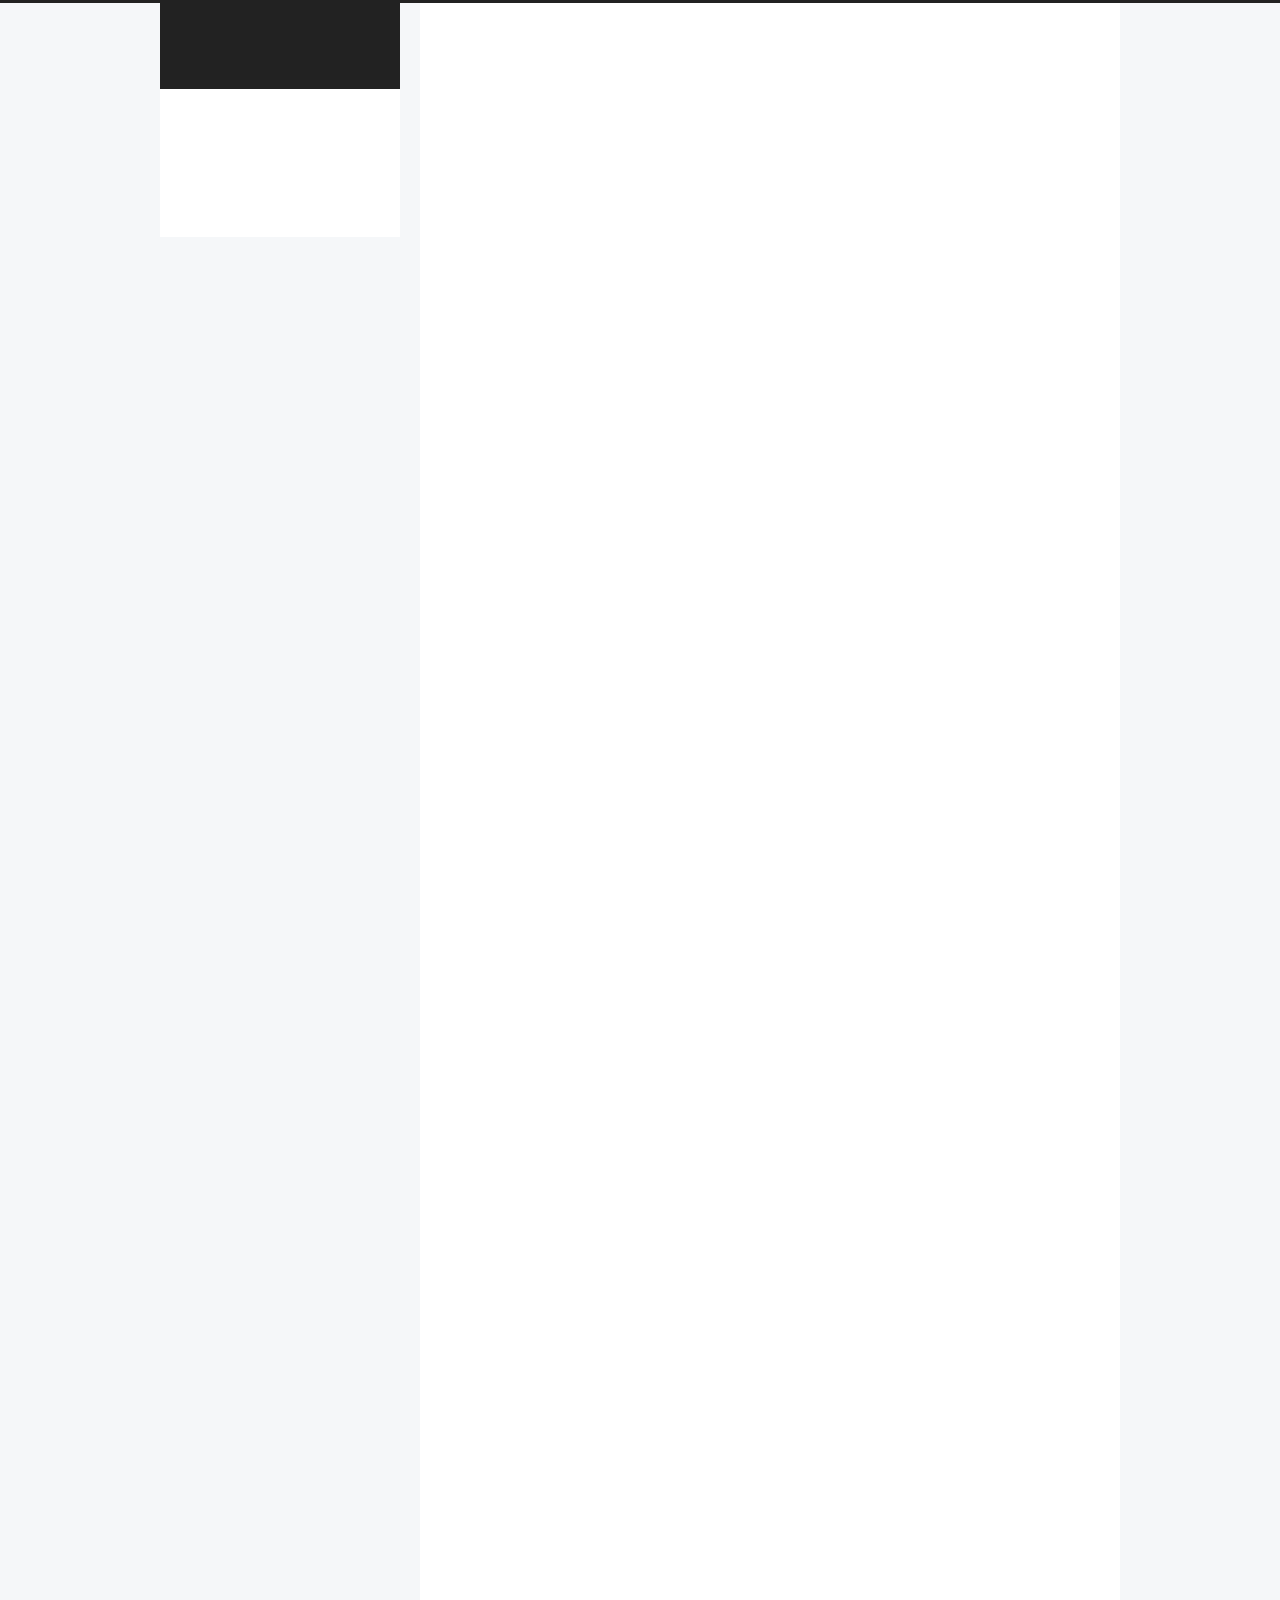
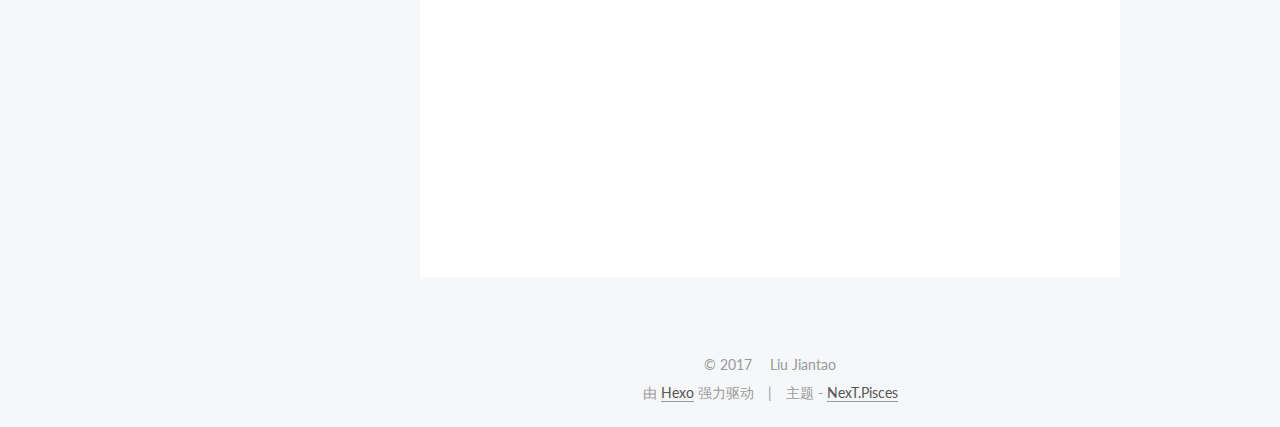
==== commit d49df155: "Site updated: 2017-07-15 15:35:53" ====
--- a/index.html
+++ b/index.html
@@ -1,131 +1,466 @@
 <!DOCTYPE html>
-<html>
+
+
+
+  
+
+
+<html class="theme-next pisces use-motion" lang="zh-Hans">
 <head>
-  <meta charset="utf-8">
-  
-  <title>涛涛的博客</title>
-  <meta name="viewport" content="width=device-width, initial-scale=1, maximum-scale=1">
-  <meta property="og:type" content="website">
+  <meta charset="UTF-8"/>
+<meta http-equiv="X-UA-Compatible" content="IE=edge" />
+<meta name="viewport" content="width=device-width, initial-scale=1, maximum-scale=1"/>
+
+
+
+
+
+
+
+
+
+<meta http-equiv="Cache-Control" content="no-transform" />
+<meta http-equiv="Cache-Control" content="no-siteapp" />
+
+
+
+
+
+
+
+
+
+
+
+
+
+
+
+  
+  
+  <link href="/lib/fancybox/source/jquery.fancybox.css?v=2.1.5" rel="stylesheet" type="text/css" />
+
+
+
+
+  
+  
+  
+  
+
+  
+    
+    
+  
+
+  
+
+  
+
+  
+
+  
+
+  
+    
+    
+    <link href="//fonts.googleapis.com/css?family=Lato:300,300italic,400,400italic,700,700italic&subset=latin,latin-ext" rel="stylesheet" type="text/css">
+  
+
+
+
+
+
+
+<link href="/lib/font-awesome/css/font-awesome.min.css?v=4.6.2" rel="stylesheet" type="text/css" />
+
+<link href="/css/main.css?v=5.1.1" rel="stylesheet" type="text/css" />
+
+
+  <meta name="keywords" content="Hexo, NexT" />
+
+
+
+
+
+
+
+
+  <link rel="shortcut icon" type="image/x-icon" href="/favicon.ico?v=5.1.1" />
+
+
+
+
+
+
+<meta property="og:type" content="website">
 <meta property="og:title" content="涛涛的博客">
 <meta property="og:url" content="http://liujiantao.me/index.html">
 <meta property="og:site_name" content="涛涛的博客">
 <meta name="twitter:card" content="summary">
 <meta name="twitter:title" content="涛涛的博客">
-  
-    <link rel="alternate" href="/atom.xml" title="涛涛的博客" type="application/atom+xml">
-  
-  
-    <link rel="icon" href="/favicon.png">
-  
-  
-    <link href="//fonts.googleapis.com/css?family=Source+Code+Pro" rel="stylesheet" type="text/css">
-  
-  <link rel="stylesheet" href="/css/style.css">
-  
+
+
+
+<script type="text/javascript" id="hexo.configurations">
+  var NexT = window.NexT || {};
+  var CONFIG = {
+    root: '/',
+    scheme: 'Pisces',
+    sidebar: {"position":"left","display":"post","offset":12,"offset_float":0,"b2t":false,"scrollpercent":false,"onmobile":false},
+    fancybox: true,
+    motion: true,
+    duoshuo: {
+      userId: '0',
+      author: '博主'
+    },
+    algolia: {
+      applicationID: '',
+      apiKey: '',
+      indexName: '',
+      hits: {"per_page":10},
+      labels: {"input_placeholder":"Search for Posts","hits_empty":"We didn't find any results for the search: ${query}","hits_stats":"${hits} results found in ${time} ms"}
+    }
+  };
+</script>
+
+
+
+  <link rel="canonical" href="http://liujiantao.me/"/>
+
+
+
+
+
+  <title>涛涛的博客</title>
+  
+
+
+
+
+
+
+
+
+
+
+
+
+
 
 </head>
 
-<body>
-  <div id="container">
-    <div id="wrap">
-      <header id="header">
-  <div id="banner"></div>
-  <div id="header-outer" class="outer">
-    <div id="header-title" class="inner">
-      <h1 id="logo-wrap">
-        <a href="/" id="logo">涛涛的博客</a>
-      </h1>
-      
-    </div>
-    <div id="header-inner" class="inner">
-      <nav id="main-nav">
-        <a id="main-nav-toggle" class="nav-icon"></a>
-        
-          <a class="main-nav-link" href="/">Home</a>
-        
-          <a class="main-nav-link" href="/archives">Archives</a>
-        
-      </nav>
-      <nav id="sub-nav">
-        
-          <a id="nav-rss-link" class="nav-icon" href="/atom.xml" title="RSS Feed"></a>
-        
-        <a id="nav-search-btn" class="nav-icon" title="Search"></a>
-      </nav>
-      <div id="search-form-wrap">
-        <form action="//google.com/search" method="get" accept-charset="UTF-8" class="search-form"><input type="search" name="q" class="search-form-input" placeholder="Search"><button type="submit" class="search-form-submit">&#xF002;</button><input type="hidden" name="sitesearch" value="http://liujiantao.me"></form>
-      </div>
-    </div>
+<body itemscope itemtype="http://schema.org/WebPage" lang="zh-Hans">
+
+  
+  
+    
+  
+
+  <div class="container sidebar-position-left 
+   page-home 
+ ">
+    <div class="headband"></div>
+
+    <header id="header" class="header" itemscope itemtype="http://schema.org/WPHeader">
+      <div class="header-inner"><div class="site-brand-wrapper">
+  <div class="site-meta ">
+    
+
+    <div class="custom-logo-site-title">
+      <a href="/"  class="brand" rel="start">
+        <span class="logo-line-before"><i></i></span>
+        <span class="site-title">涛涛的博客</span>
+        <span class="logo-line-after"><i></i></span>
+      </a>
+    </div>
+      
+        <p class="site-subtitle"></p>
+      
   </div>
-</header>
-      <div class="outer">
-        <section id="main">
-  
-    <article id="post-hello" class="article article-type-post" itemscope itemprop="blogPost">
-  <div class="article-meta">
-    <a href="/2017/07/14/hello/" class="article-date">
-  <time datetime="2017-07-14T14:07:57.000Z" itemprop="datePublished">2017-07-14</time>
-</a>
-    
+
+  <div class="site-nav-toggle">
+    <button>
+      <span class="btn-bar"></span>
+      <span class="btn-bar"></span>
+      <span class="btn-bar"></span>
+    </button>
   </div>
-  <div class="article-inner">
-    
-    
-      <header class="article-header">
-        
-  
-    <h1 itemprop="name">
-      <a class="article-title" href="/2017/07/14/hello/">hello</a>
-    </h1>
-  
-
+</div>
+
+<nav class="site-nav">
+  
+
+  
+    <ul id="menu" class="menu">
+      
+        
+        <li class="menu-item menu-item-home">
+          <a href="/" rel="section">
+            
+              <i class="menu-item-icon fa fa-fw fa-home"></i> <br />
+            
+            首页
+          </a>
+        </li>
+      
+        
+        <li class="menu-item menu-item-archives">
+          <a href="/archives/" rel="section">
+            
+              <i class="menu-item-icon fa fa-fw fa-archive"></i> <br />
+            
+            归档
+          </a>
+        </li>
+      
+        
+        <li class="menu-item menu-item-tags">
+          <a href="/tags/" rel="section">
+            
+              <i class="menu-item-icon fa fa-fw fa-tags"></i> <br />
+            
+            标签
+          </a>
+        </li>
+      
+
+      
+    </ul>
+  
+
+  
+</nav>
+
+
+
+ </div>
+    </header>
+
+    <main id="main" class="main">
+      <div class="main-inner">
+        <div class="content-wrap">
+          <div id="content" class="content">
+            
+  <section id="posts" class="posts-expand">
+    
+      
+
+  
+
+  
+  
+  
+
+  <article class="post post-type-normal " itemscope itemtype="http://schema.org/Article">
+    <link itemprop="mainEntityOfPage" href="http://liujiantao.me/2017/07/14/hello/">
+
+    <span hidden itemprop="author" itemscope itemtype="http://schema.org/Person">
+      <meta itemprop="name" content="Liu Jiantao">
+      <meta itemprop="description" content="">
+      <meta itemprop="image" content="/images/avatar.gif">
+    </span>
+
+    <span hidden itemprop="publisher" itemscope itemtype="http://schema.org/Organization">
+      <meta itemprop="name" content="涛涛的博客">
+    </span>
+
+    
+      <header class="post-header">
+
+        
+        
+          <h1 class="post-title" itemprop="name headline">
+                
+                <a class="post-title-link" href="/2017/07/14/hello/" itemprop="url">Hello</a></h1>
+        
+
+        <div class="post-meta">
+          <span class="post-time">
+            
+              <span class="post-meta-item-icon">
+                <i class="fa fa-calendar-o"></i>
+              </span>
+              
+                <span class="post-meta-item-text">发表于</span>
+              
+              <time title="创建于" itemprop="dateCreated datePublished" datetime="2017-07-14T22:07:57+08:00">
+                2017-07-14
+              </time>
+            
+
+            
+
+            
+          </span>
+
+          
+
+          
+            
+          
+
+          
+          
+             <span id="/2017/07/14/hello/" class="leancloud_visitors" data-flag-title="Hello">
+               <span class="post-meta-divider">|</span>
+               <span class="post-meta-item-icon">
+                 <i class="fa fa-eye"></i>
+               </span>
+               
+                 <span class="post-meta-item-text">阅读次数 </span>
+               
+                 <span class="leancloud-visitors-count"></span>
+             </span>
+          
+
+          
+
+          
+
+          
+
+        </div>
       </header>
     
-    <div class="article-entry" itemprop="articleBody">
-      
-        <h2 id="Hello-Hexo"><a href="#Hello-Hexo" class="headerlink" title="Hello Hexo"></a>Hello Hexo</h2><p>今天把博客转移到<a href="http://liujiantao.me">Github</a>上，之前的博客就当是过去了吧</p>
+
+    <div class="post-body" itemprop="articleBody">
+
+      
+      
+
+      
+        
+          
+            <h2 id="Hello-Hexo"><a href="#Hello-Hexo" class="headerlink" title="Hello Hexo"></a>Hello Hexo</h2><p>今天把博客转移到<a href="http://liujiantao.me">Github</a>上，之前的博客就当是过去了吧</p>
 <h3 id="这篇文章由Hexo生成"><a href="#这篇文章由Hexo生成" class="headerlink" title="这篇文章由Hexo生成"></a>这篇文章由Hexo生成</h3><p>以后都直接使用这个发布文章了</p>
 <h3 id="今后计划"><a href="#今后计划" class="headerlink" title="今后计划"></a>今后计划</h3><p>以后呢，大部分东西偏向自己的一个展示吧，过完这个暑假也正式成为一名大学生了！</p>
 <hr>
 <h2 id="More"><a href="#More" class="headerlink" title="More"></a>More</h2><p>微博：<a href="https://weibo.com/taoge315" target="_blank" rel="external">@刘建涛涛涛</a></p>
 <p>Telegram：<a href="https://t.me/LiuJiantao" target="_blank" rel="external">@LiuJiantao</a></p>
 
-      
-    </div>
-    <footer class="article-footer">
-      <a data-url="http://liujiantao.me/2017/07/14/hello/" data-id="cj53y47fb00018gzlj1ym53gn" class="article-share-link">Share</a>
-      
+          
+        
+      
+    </div>
+
+    <div>
+      
+    </div>
+
+    <div>
+      
+    </div>
+
+    <div>
+      
+    </div>
+
+    <footer class="post-footer">
+      
+
+      
+
+      
+
+      
+      
+        <div class="post-eof"></div>
       
     </footer>
-  </div>
-  
-</article>
-
-
-  
-    <article id="post-hello-world" class="article article-type-post" itemscope itemprop="blogPost">
-  <div class="article-meta">
-    <a href="/2017/07/14/hello-world/" class="article-date">
-  <time datetime="2017-07-14T13:11:08.000Z" itemprop="datePublished">2017-07-14</time>
-</a>
-    
-  </div>
-  <div class="article-inner">
-    
-    
-      <header class="article-header">
-        
-  
-    <h1 itemprop="name">
-      <a class="article-title" href="/2017/07/14/hello-world/">Hello World</a>
-    </h1>
-  
-
+  </article>
+
+
+    
+      
+
+  
+
+  
+  
+  
+
+  <article class="post post-type-normal " itemscope itemtype="http://schema.org/Article">
+    <link itemprop="mainEntityOfPage" href="http://liujiantao.me/2017/07/14/hello-world/">
+
+    <span hidden itemprop="author" itemscope itemtype="http://schema.org/Person">
+      <meta itemprop="name" content="Liu Jiantao">
+      <meta itemprop="description" content="">
+      <meta itemprop="image" content="/images/avatar.gif">
+    </span>
+
+    <span hidden itemprop="publisher" itemscope itemtype="http://schema.org/Organization">
+      <meta itemprop="name" content="涛涛的博客">
+    </span>
+
+    
+      <header class="post-header">
+
+        
+        
+          <h1 class="post-title" itemprop="name headline">
+                
+                <a class="post-title-link" href="/2017/07/14/hello-world/" itemprop="url">Hello World</a></h1>
+        
+
+        <div class="post-meta">
+          <span class="post-time">
+            
+              <span class="post-meta-item-icon">
+                <i class="fa fa-calendar-o"></i>
+              </span>
+              
+                <span class="post-meta-item-text">发表于</span>
+              
+              <time title="创建于" itemprop="dateCreated datePublished" datetime="2017-07-14T21:11:08+08:00">
+                2017-07-14
+              </time>
+            
+
+            
+
+            
+          </span>
+
+          
+
+          
+            
+          
+
+          
+          
+             <span id="/2017/07/14/hello-world/" class="leancloud_visitors" data-flag-title="Hello World">
+               <span class="post-meta-divider">|</span>
+               <span class="post-meta-item-icon">
+                 <i class="fa fa-eye"></i>
+               </span>
+               
+                 <span class="post-meta-item-text">阅读次数 </span>
+               
+                 <span class="leancloud-visitors-count"></span>
+             </span>
+          
+
+          
+
+          
+
+          
+
+        </div>
       </header>
     
-    <div class="article-entry" itemprop="articleBody">
-      
-        <p>Welcome to <a href="https://hexo.io/" target="_blank" rel="external">Hexo</a>! This is your very first post. Check <a href="https://hexo.io/docs/" target="_blank" rel="external">documentation</a> for more info. If you get any problems when using Hexo, you can find the answer in <a href="https://hexo.io/docs/troubleshooting.html" target="_blank" rel="external">troubleshooting</a> or you can ask me on <a href="https://github.com/hexojs/hexo/issues" target="_blank" rel="external">GitHub</a>.</p>
+
+    <div class="post-body" itemprop="articleBody">
+
+      
+      
+
+      
+        
+          
+            <p>Welcome to <a href="https://hexo.io/" target="_blank" rel="external">Hexo</a>! This is your very first post. Check <a href="https://hexo.io/docs/" target="_blank" rel="external">documentation</a> for more info. If you get any problems when using Hexo, you can find the answer in <a href="https://hexo.io/docs/troubleshooting.html" target="_blank" rel="external">troubleshooting</a> or you can ask me on <a href="https://github.com/hexojs/hexo/issues" target="_blank" rel="external">GitHub</a>.</p>
 <h2 id="Quick-Start"><a href="#Quick-Start" class="headerlink" title="Quick Start"></a>Quick Start</h2><h3 id="Create-a-new-post"><a href="#Create-a-new-post" class="headerlink" title="Create a new post"></a>Create a new post</h3><figure class="highlight bash"><table><tr><td class="gutter"><pre><div class="line">1</div></pre></td><td class="code"><pre><div class="line">$ hexo new <span class="string">"My New Post"</span></div></pre></td></tr></table></figure>
 <p>More info: <a href="https://hexo.io/docs/writing.html" target="_blank" rel="external">Writing</a></p>
 <h3 id="Run-server"><a href="#Run-server" class="headerlink" title="Run server"></a>Run server</h3><figure class="highlight bash"><table><tr><td class="gutter"><pre><div class="line">1</div></pre></td><td class="code"><pre><div class="line">$ hexo server</div></pre></td></tr></table></figure>
@@ -135,92 +470,397 @@
 <h3 id="Deploy-to-remote-sites"><a href="#Deploy-to-remote-sites" class="headerlink" title="Deploy to remote sites"></a>Deploy to remote sites</h3><figure class="highlight bash"><table><tr><td class="gutter"><pre><div class="line">1</div></pre></td><td class="code"><pre><div class="line">$ hexo deploy</div></pre></td></tr></table></figure>
 <p>More info: <a href="https://hexo.io/docs/deployment.html" target="_blank" rel="external">Deployment</a></p>
 
-      
-    </div>
-    <footer class="article-footer">
-      <a data-url="http://liujiantao.me/2017/07/14/hello-world/" data-id="cj53y47f500008gzlsq6qpdzj" class="article-share-link">Share</a>
-      
+          
+        
+      
+    </div>
+
+    <div>
+      
+    </div>
+
+    <div>
+      
+    </div>
+
+    <div>
+      
+    </div>
+
+    <footer class="post-footer">
+      
+
+      
+
+      
+
+      
+      
+        <div class="post-eof"></div>
       
     </footer>
+  </article>
+
+
+    
+  </section>
+
+  
+
+
+          </div>
+          
+
+
+          
+
+        </div>
+        
+          
+  
+  <div class="sidebar-toggle">
+    <div class="sidebar-toggle-line-wrap">
+      <span class="sidebar-toggle-line sidebar-toggle-line-first"></span>
+      <span class="sidebar-toggle-line sidebar-toggle-line-middle"></span>
+      <span class="sidebar-toggle-line sidebar-toggle-line-last"></span>
+    </div>
   </div>
-  
-</article>
-
-
-  
-
-</section>
-        
-          <aside id="sidebar">
-  
-    
-
-  
-    
-
-  
-    
-  
-    
-  <div class="widget-wrap">
-    <h3 class="widget-title">Archives</h3>
-    <div class="widget">
-      <ul class="archive-list"><li class="archive-list-item"><a class="archive-list-link" href="/archives/2017/07/">July 2017</a></li></ul>
-    </div>
+
+  <aside id="sidebar" class="sidebar">
+    
+    <div class="sidebar-inner">
+
+      
+
+      
+
+      <section class="site-overview sidebar-panel sidebar-panel-active">
+        <div class="site-author motion-element" itemprop="author" itemscope itemtype="http://schema.org/Person">
+          <img class="site-author-image" itemprop="image"
+               src="/images/avatar.gif"
+               alt="Liu Jiantao" />
+          <p class="site-author-name" itemprop="name">Liu Jiantao</p>
+           
+              <p class="site-description motion-element" itemprop="description"></p>
+          
+        </div>
+        <nav class="site-state motion-element">
+
+          
+            <div class="site-state-item site-state-posts">
+              <a href="/archives/">
+                <span class="site-state-item-count">2</span>
+                <span class="site-state-item-name">日志</span>
+              </a>
+            </div>
+          
+
+          
+
+          
+
+        </nav>
+
+        
+
+        <div class="links-of-author motion-element">
+          
+        </div>
+
+        
+        
+
+        
+        
+
+        
+
+
+      </section>
+
+      
+
+      
+
+    </div>
+  </aside>
+
+
+        
+      </div>
+    </main>
+
+    <footer id="footer" class="footer">
+      <div class="footer-inner">
+        <div class="copyright" >
+  
+  &copy; 
+  <span itemprop="copyrightYear">2017</span>
+  <span class="with-love">
+    <i class="fa fa-heart"></i>
+  </span>
+  <span class="author" itemprop="copyrightHolder">Liu Jiantao</span>
+</div>
+
+
+<div class="powered-by">
+  由 <a class="theme-link" href="https://hexo.io">Hexo</a> 强力驱动
+</div>
+
+<div class="theme-info">
+  主题 -
+  <a class="theme-link" href="https://github.com/iissnan/hexo-theme-next">
+    NexT.Pisces
+  </a>
+</div>
+
+
+        
+
+        
+      </div>
+    </footer>
+
+    
+      <div class="back-to-top">
+        <i class="fa fa-arrow-up"></i>
+        
+      </div>
+    
+
   </div>
 
-
-  
-    
-  <div class="widget-wrap">
-    <h3 class="widget-title">Recent Posts</h3>
-    <div class="widget">
-      <ul>
-        
-          <li>
-            <a href="/2017/07/14/hello/">hello</a>
-          </li>
-        
-          <li>
-            <a href="/2017/07/14/hello-world/">Hello World</a>
-          </li>
-        
-      </ul>
-    </div>
-  </div>
-
-  
-</aside>
-        
-      </div>
-      <footer id="footer">
-  
-  <div class="outer">
-    <div id="footer-info" class="inner">
-      &copy; 2017 Liu Jiantao<br>
-      Powered by <a href="http://hexo.io/" target="_blank">Hexo</a>
-    </div>
-  </div>
-</footer>
-    </div>
-    <nav id="mobile-nav">
-  
-    <a href="/" class="mobile-nav-link">Home</a>
-  
-    <a href="/archives" class="mobile-nav-link">Archives</a>
-  
-</nav>
-    
-
-<script src="//ajax.googleapis.com/ajax/libs/jquery/2.0.3/jquery.min.js"></script>
-
-
-  <link rel="stylesheet" href="/fancybox/jquery.fancybox.css">
-  <script src="/fancybox/jquery.fancybox.pack.js"></script>
-
-
-<script src="/js/script.js"></script>
-
-  </div>
+  
+
+<script type="text/javascript">
+  if (Object.prototype.toString.call(window.Promise) !== '[object Function]') {
+    window.Promise = null;
+  }
+</script>
+
+
+
+
+
+
+
+
+
+  
+
+
+
+
+
+
+
+
+
+
+
+
+  
+  <script type="text/javascript" src="/lib/jquery/index.js?v=2.1.3"></script>
+
+  
+  <script type="text/javascript" src="/lib/fastclick/lib/fastclick.min.js?v=1.0.6"></script>
+
+  
+  <script type="text/javascript" src="/lib/jquery_lazyload/jquery.lazyload.js?v=1.9.7"></script>
+
+  
+  <script type="text/javascript" src="/lib/velocity/velocity.min.js?v=1.2.1"></script>
+
+  
+  <script type="text/javascript" src="/lib/velocity/velocity.ui.min.js?v=1.2.1"></script>
+
+  
+  <script type="text/javascript" src="/lib/fancybox/source/jquery.fancybox.pack.js?v=2.1.5"></script>
+
+
+  
+
+
+  <script type="text/javascript" src="/js/src/utils.js?v=5.1.1"></script>
+
+  <script type="text/javascript" src="/js/src/motion.js?v=5.1.1"></script>
+
+
+
+  
+  
+
+
+  <script type="text/javascript" src="/js/src/affix.js?v=5.1.1"></script>
+
+  <script type="text/javascript" src="/js/src/schemes/pisces.js?v=5.1.1"></script>
+
+
+
+  
+    <script type="text/javascript" src="/js/src/scrollspy.js?v=5.1.1"></script>
+<script type="text/javascript" src="/js/src/post-details.js?v=5.1.1"></script>
+
+  
+
+  
+
+
+  <script type="text/javascript" src="/js/src/bootstrap.js?v=5.1.1"></script>
+
+
+
+  
+
+
+  
+
+
+
+
+	
+
+
+
+
+
+  
+
+
+
+
+
+  
+
+
+
+
+
+
+  
+
+
+
+
+
+  
+
+  
+  <script src="https://cdn1.lncld.net/static/js/av-core-mini-0.6.4.js"></script>
+  <script>AV.initialize("h0unWbs6BUkSQUcJCv1wVqBu-gzGzoHsz", "ksalfWzM1YhvYLICbATzzbup");</script>
+  <script>
+    function showTime(Counter) {
+      var query = new AV.Query(Counter);
+      var entries = [];
+      var $visitors = $(".leancloud_visitors");
+
+      $visitors.each(function () {
+        entries.push( $(this).attr("id").trim() );
+      });
+
+      query.containedIn('url', entries);
+      query.find()
+        .done(function (results) {
+          var COUNT_CONTAINER_REF = '.leancloud-visitors-count';
+
+          if (results.length === 0) {
+            $visitors.find(COUNT_CONTAINER_REF).text(0);
+            return;
+          }
+
+          for (var i = 0; i < results.length; i++) {
+            var item = results[i];
+            var url = item.get('url');
+            var time = item.get('time');
+            var element = document.getElementById(url);
+
+            $(element).find(COUNT_CONTAINER_REF).text(time);
+          }
+          for(var i = 0; i < entries.length; i++) {
+            var url = entries[i];
+            var element = document.getElementById(url);
+            var countSpan = $(element).find(COUNT_CONTAINER_REF);
+            if( countSpan.text() == '') {
+              countSpan.text(0);
+            }
+          }
+        })
+        .fail(function (object, error) {
+          console.log("Error: " + error.code + " " + error.message);
+        });
+    }
+
+    function addCount(Counter) {
+      var $visitors = $(".leancloud_visitors");
+      var url = $visitors.attr('id').trim();
+      var title = $visitors.attr('data-flag-title').trim();
+      var query = new AV.Query(Counter);
+
+      query.equalTo("url", url);
+      query.find({
+        success: function(results) {
+          if (results.length > 0) {
+            var counter = results[0];
+            counter.fetchWhenSave(true);
+            counter.increment("time");
+            counter.save(null, {
+              success: function(counter) {
+                var $element = $(document.getElementById(url));
+                $element.find('.leancloud-visitors-count').text(counter.get('time'));
+              },
+              error: function(counter, error) {
+                console.log('Failed to save Visitor num, with error message: ' + error.message);
+              }
+            });
+          } else {
+            var newcounter = new Counter();
+            /* Set ACL */
+            var acl = new AV.ACL();
+            acl.setPublicReadAccess(true);
+            acl.setPublicWriteAccess(true);
+            newcounter.setACL(acl);
+            /* End Set ACL */
+            newcounter.set("title", title);
+            newcounter.set("url", url);
+            newcounter.set("time", 1);
+            newcounter.save(null, {
+              success: function(newcounter) {
+                var $element = $(document.getElementById(url));
+                $element.find('.leancloud-visitors-count').text(newcounter.get('time'));
+              },
+              error: function(newcounter, error) {
+                console.log('Failed to create');
+              }
+            });
+          }
+        },
+        error: function(error) {
+          console.log('Error:' + error.code + " " + error.message);
+        }
+      });
+    }
+
+    $(function() {
+      var Counter = AV.Object.extend("Counter");
+      if ($('.leancloud_visitors').length == 1) {
+        addCount(Counter);
+      } else if ($('.post-title-link').length > 1) {
+        showTime(Counter);
+      }
+    });
+  </script>
+
+
+
+  
+
+  
+
+  
+
+  
+
+  
+
 </body>
-</html>+</html>
--- a/css/main.css
+++ b/css/main.css
@@ -0,0 +1,2843 @@
+/* normalize.css v3.0.2 | MIT License | git.io/normalize */
+html {
+  font-family: sans-serif; /* 1 */
+  -ms-text-size-adjust: 100%; /* 2 */
+  -webkit-text-size-adjust: 100%; /* 2 */
+}
+body {
+  margin: 0;
+}
+article,
+aside,
+details,
+figcaption,
+figure,
+footer,
+header,
+hgroup,
+main,
+menu,
+nav,
+section,
+summary {
+  display: block;
+}
+audio,
+canvas,
+progress,
+video {
+  display: inline-block; /* 1 */
+  vertical-align: baseline; /* 2 */
+}
+audio:not([controls]) {
+  display: none;
+  height: 0;
+}
+[hidden],
+template {
+  display: none;
+}
+a {
+  background-color: transparent;
+}
+a:active,
+a:hover {
+  outline: 0;
+}
+abbr[title] {
+  border-bottom: 1px dotted;
+}
+b,
+strong {
+  font-weight: bold;
+}
+dfn {
+  font-style: italic;
+}
+h1 {
+  font-size: 2em;
+  margin: 0.67em 0;
+}
+mark {
+  background: #ff0;
+  color: #000;
+}
+small {
+  font-size: 80%;
+}
+sub,
+sup {
+  font-size: 75%;
+  line-height: 0;
+  position: relative;
+  vertical-align: baseline;
+}
+sup {
+  top: -0.5em;
+}
+sub {
+  bottom: -0.25em;
+}
+img {
+  border: 0;
+}
+svg:not(:root) {
+  overflow: hidden;
+}
+figure {
+  margin: 1em 40px;
+}
+hr {
+  -moz-box-sizing: content-box;
+  box-sizing: content-box;
+  height: 0;
+}
+pre {
+  overflow: auto;
+}
+code,
+kbd,
+pre,
+samp {
+  font-family: monospace, monospace;
+  font-size: 1em;
+}
+button,
+input,
+optgroup,
+select,
+textarea {
+  color: inherit; /* 1 */
+  font: inherit; /* 2 */
+  margin: 0; /* 3 */
+}
+button {
+  overflow: visible;
+}
+button,
+select {
+  text-transform: none;
+}
+button,
+html input[type="button"],
+input[type="reset"],
+input[type="submit"] {
+  -webkit-appearance: button; /* 2 */
+  cursor: pointer; /* 3 */
+}
+button[disabled],
+html input[disabled] {
+  cursor: default;
+}
+button::-moz-focus-inner,
+input::-moz-focus-inner {
+  border: 0;
+  padding: 0;
+}
+input {
+  line-height: normal;
+}
+input[type="checkbox"],
+input[type="radio"] {
+  box-sizing: border-box; /* 1 */
+  padding: 0; /* 2 */
+}
+input[type="number"]::-webkit-inner-spin-button,
+input[type="number"]::-webkit-outer-spin-button {
+  height: auto;
+}
+input[type="search"] {
+  -webkit-appearance: textfield; /* 1 */
+  -moz-box-sizing: content-box;
+  -webkit-box-sizing: content-box; /* 2 */
+  box-sizing: content-box;
+}
+input[type="search"]::-webkit-search-cancel-button,
+input[type="search"]::-webkit-search-decoration {
+  -webkit-appearance: none;
+}
+fieldset {
+  border: 1px solid #c0c0c0;
+  margin: 0 2px;
+  padding: 0.35em 0.625em 0.75em;
+}
+legend {
+  border: 0; /* 1 */
+  padding: 0; /* 2 */
+}
+textarea {
+  overflow: auto;
+}
+optgroup {
+  font-weight: bold;
+}
+table {
+  border-collapse: collapse;
+  border-spacing: 0;
+}
+td,
+th {
+  padding: 0;
+}
+::selection {
+  background: #262a30;
+  color: #fff;
+}
+body {
+  position: relative;
+  font-family: 'Lato', "PingFang SC", "Microsoft YaHei", sans-serif;
+  font-size: 14px;
+  line-height: 2;
+  color: #555;
+  background: #f5f7f9;
+}
+@media (max-width: 767px) {
+  body {
+    padding-right: 0 !important;
+  }
+}
+@media (min-width: 768px) and (max-width: 991px) {
+  body {
+    padding-right: 0 !important;
+  }
+}
+@media (min-width: 1600px) {
+  body {
+    font-size: 16px;
+  }
+}
+h1,
+h2,
+h3,
+h4,
+h5,
+h6 {
+  margin: 0;
+  padding: 0;
+  font-weight: bold;
+  line-height: 1.5;
+  font-family: 'Lato', "PingFang SC", "Microsoft YaHei", sans-serif;
+}
+h2,
+h3,
+h4,
+h5,
+h6 {
+  margin: 20px 0 15px;
+}
+h1 {
+  font-size: 22px;
+}
+@media (max-width: 767px) {
+  h1 {
+    font-size: 18px;
+  }
+}
+h2 {
+  font-size: 20px;
+}
+@media (max-width: 767px) {
+  h2 {
+    font-size: 16px;
+  }
+}
+h3 {
+  font-size: 18px;
+}
+@media (max-width: 767px) {
+  h3 {
+    font-size: 14px;
+  }
+}
+h4 {
+  font-size: 16px;
+}
+@media (max-width: 767px) {
+  h4 {
+    font-size: 12px;
+  }
+}
+h5 {
+  font-size: 14px;
+}
+@media (max-width: 767px) {
+  h5 {
+    font-size: 10px;
+  }
+}
+h6 {
+  font-size: 12px;
+}
+@media (max-width: 767px) {
+  h6 {
+    font-size: 8px;
+  }
+}
+p {
+  margin: 0 0 25px 0;
+}
+a {
+  color: #555;
+  text-decoration: none;
+  border-bottom: 1px solid #999;
+  word-wrap: break-word;
+}
+a:hover {
+  color: #222;
+  border-bottom-color: #222;
+}
+blockquote {
+  margin: 0;
+  padding: 0;
+}
+img {
+  display: block;
+  margin: auto;
+  max-width: 100%;
+  height: auto;
+}
+hr {
+  margin: 40px 0;
+  height: 3px;
+  border: none;
+  background-color: #ddd;
+  background-image: repeating-linear-gradient(-45deg, #fff, #fff 4px, transparent 4px, transparent 8px);
+}
+blockquote {
+  padding: 0 15px;
+  color: #666;
+  border-left: 4px solid #ddd;
+}
+blockquote cite::before {
+  content: "-";
+  padding: 0 5px;
+}
+dt {
+  font-weight: 700;
+}
+dd {
+  margin: 0;
+  padding: 0;
+}
+.text-left {
+  text-align: left;
+}
+.text-center {
+  text-align: center;
+}
+.text-right {
+  text-align: right;
+}
+.text-justify {
+  text-align: justify;
+}
+.text-nowrap {
+  white-space: nowrap;
+}
+.text-lowercase {
+  text-transform: lowercase;
+}
+.text-uppercase {
+  text-transform: uppercase;
+}
+.text-capitalize {
+  text-transform: capitalize;
+}
+.center-block {
+  display: block;
+  margin-left: auto;
+  margin-right: auto;
+}
+.clearfix:before,
+.clearfix:after {
+  content: " ";
+  display: table;
+}
+.clearfix:after {
+  clear: both;
+}
+.pullquote {
+  width: 45%;
+}
+.pullquote.left {
+  float: left;
+  margin-left: 5px;
+  margin-right: 10px;
+}
+.pullquote.right {
+  float: right;
+  margin-left: 10px;
+  margin-right: 5px;
+}
+.affix.affix.affix {
+  position: fixed;
+}
+.translation {
+  margin-top: -20px;
+  font-size: 14px;
+  color: #999;
+}
+.scrollbar-measure {
+  width: 100px;
+  height: 100px;
+  overflow: scroll;
+  position: absolute;
+  top: -9999px;
+}
+.use-motion .motion-element {
+  opacity: 0;
+}
+table {
+  margin: 20px 0;
+  width: 100%;
+  border-collapse: collapse;
+  border-spacing: 0;
+  border: 1px solid #ddd;
+  font-size: 14px;
+  table-layout: fixed;
+  word-wrap: break-all;
+}
+table>tbody>tr:nth-of-type(odd) {
+  background-color: #f9f9f9;
+}
+table>tbody>tr:hover {
+  background-color: #f5f5f5;
+}
+caption,
+th,
+td {
+  padding: 8px;
+  text-align: left;
+  vertical-align: middle;
+  font-weight: normal;
+}
+th,
+td {
+  border-bottom: 3px solid #ddd;
+  border-right: 1px solid #eee;
+}
+th {
+  padding-bottom: 10px;
+  font-weight: 700;
+}
+td {
+  border-bottom-width: 1px;
+}
+html,
+body {
+  height: 100%;
+}
+.container {
+  position: relative;
+  min-height: 100%;
+}
+.header-inner {
+  margin: 0 auto;
+  padding: 100px 0 70px;
+  width: 700px;
+}
+@media (min-width: 1600px) {
+  .container .header-inner {
+    width: 900px;
+  }
+}
+.main {
+  padding-bottom: 150px;
+}
+.main-inner {
+  margin: 0 auto;
+  width: 700px;
+}
+@media (min-width: 1600px) {
+  .container .main-inner {
+    width: 900px;
+  }
+}
+.footer {
+  position: absolute;
+  left: 0;
+  bottom: 0;
+  width: 100%;
+  min-height: 50px;
+}
+.footer-inner {
+  box-sizing: border-box;
+  margin: 20px auto;
+  width: 700px;
+}
+@media (min-width: 1600px) {
+  .container .footer-inner {
+    width: 900px;
+  }
+}
+pre,
+.highlight {
+  overflow: auto;
+  margin: 20px 0;
+  padding: 0;
+  font-size: 13px;
+  color: #4d4d4c;
+  background: #f7f7f7;
+  line-height: 1.6;
+}
+pre,
+code {
+  font-family: consolas, Menlo, "PingFang SC", "Microsoft YaHei", monospace;
+}
+code {
+  padding: 2px 4px;
+  word-wrap: break-word;
+  color: #555;
+  background: #eee;
+  border-radius: 3px;
+  font-size: 13px;
+}
+pre code {
+  padding: 0;
+  color: #4d4d4c;
+  background: none;
+  text-shadow: none;
+}
+.highlight {
+  border-radius: 1px;
+}
+.highlight pre {
+  border: none;
+  margin: 0;
+  padding: 10px 0;
+}
+.highlight table {
+  margin: 0;
+  width: auto;
+  border: none;
+}
+.highlight td {
+  border: none;
+  padding: 0;
+}
+.highlight figcaption {
+  font-size: 1em;
+  color: #4d4d4c;
+  line-height: 1em;
+  margin-bottom: 1em;
+}
+.highlight figcaption:before,
+.highlight figcaption:after {
+  content: " ";
+  display: table;
+}
+.highlight figcaption:after {
+  clear: both;
+}
+.highlight figcaption a {
+  float: right;
+  color: #4d4d4c;
+}
+.highlight figcaption a:hover {
+  border-bottom-color: #4d4d4c;
+}
+.highlight .gutter pre {
+  padding-left: 10px;
+  padding-right: 10px;
+  color: #869194;
+  text-align: right;
+  background-color: #eff2f3;
+}
+.highlight .code pre {
+  width: 100%;
+  padding-left: 10px;
+  padding-right: 10px;
+  background-color: #f7f7f7;
+}
+.highlight .line {
+  height: 20px;
+}
+.gutter {
+  -webkit-user-select: none;
+  -moz-user-select: none;
+  -ms-user-select: none;
+  user-select: none;
+}
+.gist table {
+  width: auto;
+}
+.gist table td {
+  border: none;
+}
+pre .deletion {
+  background: #fdd;
+}
+pre .addition {
+  background: #dfd;
+}
+pre .meta {
+  color: #8959a8;
+}
+pre .comment {
+  color: #8e908c;
+}
+pre .variable,
+pre .attribute,
+pre .tag,
+pre .regexp,
+pre .ruby .constant,
+pre .xml .tag .title,
+pre .xml .pi,
+pre .xml .doctype,
+pre .html .doctype,
+pre .css .id,
+pre .css .class,
+pre .css .pseudo {
+  color: #c82829;
+}
+pre .number,
+pre .preprocessor,
+pre .built_in,
+pre .literal,
+pre .params,
+pre .constant,
+pre .command {
+  color: #f5871f;
+}
+pre .ruby .class .title,
+pre .css .rules .attribute,
+pre .string,
+pre .value,
+pre .inheritance,
+pre .header,
+pre .ruby .symbol,
+pre .xml .cdata,
+pre .special,
+pre .number,
+pre .formula {
+  color: #718c00;
+}
+pre .title,
+pre .css .hexcolor {
+  color: #3e999f;
+}
+pre .function,
+pre .python .decorator,
+pre .python .title,
+pre .ruby .function .title,
+pre .ruby .title .keyword,
+pre .perl .sub,
+pre .javascript .title,
+pre .coffeescript .title {
+  color: #4271ae;
+}
+pre .keyword,
+pre .javascript .function {
+  color: #8959a8;
+}
+.full-image.full-image.full-image {
+  border: none;
+  max-width: 100%;
+  width: auto;
+  margin: 20px auto;
+}
+@media (min-width: 992px) {
+  .full-image.full-image.full-image {
+    max-width: none;
+    width: 118%;
+    margin: 0 -9%;
+  }
+}
+.blockquote-center,
+.page-home .post-type-quote blockquote,
+.page-post-detail .post-type-quote blockquote {
+  position: relative;
+  margin: 40px 0;
+  padding: 0;
+  border-left: none;
+  text-align: center;
+}
+.blockquote-center::before,
+.page-home .post-type-quote blockquote::before,
+.page-post-detail .post-type-quote blockquote::before,
+.blockquote-center::after,
+.page-home .post-type-quote blockquote::after,
+.page-post-detail .post-type-quote blockquote::after {
+  position: absolute;
+  content: ' ';
+  display: block;
+  width: 100%;
+  height: 24px;
+  opacity: 0.2;
+  background-repeat: no-repeat;
+  background-position: 0 -6px;
+  background-size: 22px 22px;
+}
+.blockquote-center::before,
+.page-home .post-type-quote blockquote::before,
+.page-post-detail .post-type-quote blockquote::before {
+  top: -20px;
+  background-image: url("../images/quote-l.svg");
+  border-top: 1px solid #ccc;
+}
+.blockquote-center::after,
+.page-home .post-type-quote blockquote::after,
+.page-post-detail .post-type-quote blockquote::after {
+  bottom: -20px;
+  background-image: url("../images/quote-r.svg");
+  border-bottom: 1px solid #ccc;
+  background-position: 100% 8px;
+}
+.blockquote-center p,
+.page-home .post-type-quote blockquote p,
+.page-post-detail .post-type-quote blockquote p,
+.blockquote-center div,
+.page-home .post-type-quote blockquote div,
+.page-post-detail .post-type-quote blockquote div {
+  text-align: center;
+}
+.post .post-body .group-picture img {
+  box-sizing: border-box;
+  padding: 0 3px;
+  border: none;
+}
+.post .group-picture-row {
+  overflow: hidden;
+  margin-top: 6px;
+}
+.post .group-picture-row:first-child {
+  margin-top: 0;
+}
+.post .group-picture-column {
+  float: left;
+}
+.page-post-detail .post-body .group-picture-column {
+  float: none;
+  margin-top: 10px;
+  width: auto !important;
+}
+.page-post-detail .post-body .group-picture-column img {
+  margin: 0 auto;
+}
+.page-archive .group-picture-container {
+  overflow: hidden;
+}
+.page-archive .group-picture-row {
+  float: left;
+}
+.page-archive .group-picture-row:first-child {
+  margin-top: 6px;
+}
+.page-archive .group-picture-column {
+  max-width: 150px;
+  max-height: 150px;
+}
+.note {
+  padding: 20px;
+  margin: 20px 0;
+  border: 1px solid #eee;
+  border-left-width: 5px;
+  border-radius: 3px;
+}
+.note h2,
+.note h3,
+.note h4,
+.note h5,
+.note h6 {
+  margin-top: 0;
+  margin-bottom: 5px;
+  padding-top: 0 !important;
+}
+.note p:last-child {
+  margin-bottom: 0;
+}
+.note code {
+  border-radius: 3px;
+}
+.note+.note {
+  margin-top: -5px;
+}
+.default {
+  border-left-color: #777;
+}
+.default h2,
+.default h3,
+.default h4,
+.default h5,
+.default h6 {
+  color: #777;
+}
+.primary {
+  border-left-color: #428bca;
+}
+.primary h2,
+.primary h3,
+.primary h4,
+.primary h5,
+.primary h6 {
+  color: #428bca;
+}
+.success {
+  border-left-color: #5cb85c;
+}
+.success h2,
+.success h3,
+.success h4,
+.success h5,
+.success h6 {
+  color: #5cb85c;
+}
+.danger {
+  border-left-color: #d9534f;
+}
+.danger h2,
+.danger h3,
+.danger h4,
+.danger h5,
+.danger h6 {
+  color: #d9534f;
+}
+.warning {
+  border-left-color: #f0ad4e;
+}
+.warning h2,
+.warning h3,
+.warning h4,
+.warning h5,
+.warning h6 {
+  color: #f0ad4e;
+}
+.info {
+  border-left-color: #5bc0de;
+}
+.info h2,
+.info h3,
+.info h4,
+.info h5,
+.info h6 {
+  color: #5bc0de;
+}
+.btn {
+  display: inline-block;
+  padding: 0 20px;
+  font-size: 14px;
+  color: #fff;
+  background: #222;
+  border: 2px solid #555;
+  text-decoration: none;
+  border-radius: 0;
+  transition-property: background-color;
+  transition-duration: 0.2s;
+  transition-timing-function: ease-in-out;
+  transition-delay: 0s;
+}
+.btn:hover,
+.post-button .btn:hover {
+  border-color: #222;
+  color: #fff;
+  background: #222;
+}
+.btn-bar {
+  display: block;
+  width: 22px;
+  height: 2px;
+  background: #555;
+  border-radius: 1px;
+}
+.btn-bar+.btn-bar {
+  margin-top: 4px;
+}
+.pagination {
+  margin: 120px 0 40px;
+  text-align: center;
+  border-top: 1px solid #eee;
+}
+.page-number-basic,
+.pagination .prev,
+.pagination .next,
+.pagination .page-number,
+.pagination .space {
+  display: inline-block;
+  position: relative;
+  top: -1px;
+  margin: 0 10px;
+  padding: 0 10px;
+  line-height: 30px;
+}
+@media (max-width: 767px) {
+  .page-number-basic,
+  .pagination .prev,
+  .pagination .next,
+  .pagination .page-number,
+  .pagination .space {
+    margin: 0 5px;
+  }
+}
+.pagination .prev,
+.pagination .next,
+.pagination .page-number {
+  border-bottom: 0;
+  border-top: 1px solid #eee;
+  transition-property: border-color;
+  transition-duration: 0.2s;
+  transition-timing-function: ease-in-out;
+  transition-delay: 0s;
+}
+.pagination .prev:hover,
+.pagination .next:hover,
+.pagination .page-number:hover {
+  border-top-color: #222;
+}
+.pagination .space {
+  padding: 0;
+  margin: 0;
+}
+.pagination .prev {
+  margin-left: 0;
+}
+.pagination .next {
+  margin-right: 0;
+}
+.pagination .page-number.current {
+  color: #fff;
+  background: #ccc;
+  border-top-color: #ccc;
+}
+@media (max-width: 767px) {
+  .pagination {
+    border-top: none;
+  }
+  .pagination .prev,
+  .pagination .next,
+  .pagination .page-number {
+    margin-bottom: 10px;
+    border-top: 0;
+    border-bottom: 1px solid #eee;
+  }
+  .pagination .prev:hover,
+  .pagination .next:hover,
+  .pagination .page-number:hover {
+    border-bottom-color: #222;
+  }
+}
+.comments {
+  margin: 60px 20px 0;
+}
+.tag-cloud {
+  text-align: center;
+}
+.tag-cloud a {
+  display: inline-block;
+  margin: 10px;
+}
+.back-to-top {
+  box-sizing: border-box;
+  position: fixed;
+  bottom: -100px;
+  right: 30px;
+  z-index: 1050;
+  padding: 0 6px;
+  width: 24px;
+  background: #222;
+  font-size: 12px;
+  opacity: 0.6;
+  color: #fff;
+  cursor: pointer;
+  text-align: center;
+  -webkit-transform: translateZ(0);
+  transition-property: bottom;
+  transition-duration: 0.2s;
+  transition-timing-function: ease-in-out;
+  transition-delay: 0s;
+}
+@media (min-width: 768px) and (max-width: 991px) {
+  .back-to-top {
+    display: none !important;
+  }
+}
+@media (max-width: 767px) {
+  .back-to-top {
+    display: none !important;
+  }
+}
+.back-to-top.back-to-top-on {
+  bottom: 30px;
+}
+.header {
+  background: transparent;
+}
+.header-inner {
+  position: relative;
+}
+.headband {
+  height: 3px;
+  background: #222;
+}
+.site-meta {
+  margin: 0;
+  text-align: center;
+}
+@media (max-width: 767px) {
+  .site-meta {
+    text-align: center;
+  }
+}
+.brand {
+  position: relative;
+  display: inline-block;
+  padding: 0 40px;
+  color: #fff;
+  background: #222;
+  border-bottom: none;
+}
+.brand:hover {
+  color: #fff;
+}
+.logo {
+  display: inline-block;
+  margin-right: 5px;
+  line-height: 36px;
+  vertical-align: top;
+}
+.site-title {
+  display: inline-block;
+  vertical-align: top;
+  line-height: 36px;
+  font-size: 20px;
+  font-weight: normal;
+  font-family: 'Lato', "PingFang SC", "Microsoft YaHei", sans-serif;
+}
+.site-subtitle {
+  margin-top: 10px;
+  font-size: 13px;
+  color: #ddd;
+}
+.use-motion .brand {
+  opacity: 0;
+}
+.use-motion .logo,
+.use-motion .site-title,
+.use-motion .site-subtitle {
+  opacity: 0;
+  position: relative;
+  top: -10px;
+}
+.site-nav-toggle {
+  display: none;
+  position: absolute;
+  top: 10px;
+  left: 10px;
+}
+@media (max-width: 767px) {
+  .site-nav-toggle {
+    display: block;
+  }
+}
+.site-nav-toggle button {
+  margin-top: 2px;
+  padding: 9px 10px;
+  background: transparent;
+  border: none;
+}
+@media (max-width: 767px) {
+  .site-nav {
+    display: none;
+    margin: 0 -10px;
+    padding: 0 10px;
+    clear: both;
+    border-top: 1px solid #ddd;
+  }
+}
+@media (min-width: 768px) and (max-width: 991px) {
+  .site-nav {
+    display: block !important;
+  }
+}
+@media (min-width: 992px) {
+  .site-nav {
+    display: block !important;
+  }
+}
+.menu {
+  margin-top: 20px;
+  padding-left: 0;
+  text-align: center;
+}
+.menu .menu-item {
+  display: inline-block;
+  margin: 0 10px;
+  list-style: none;
+}
+@media screen and (max-width: 767px) {
+  .menu .menu-item {
+    margin-top: 10px;
+  }
+}
+.menu .menu-item a {
+  display: block;
+  font-size: 13px;
+  line-height: inherit;
+  border-bottom: 1px solid transparent;
+  transition-property: border-color;
+  transition-duration: 0.2s;
+  transition-timing-function: ease-in-out;
+  transition-delay: 0s;
+}
+.menu .menu-item a:hover,
+.menu-item-active a {
+  border-bottom-color: #222;
+}
+.menu .menu-item .fa {
+  margin-right: 5px;
+}
+.use-motion .menu-item {
+  opacity: 0;
+}
+.post-body {
+  font-family: 'Lato', "PingFang SC", "Microsoft YaHei", sans-serif;
+}
+@media (max-width: 767px) {
+  .post-body {
+    word-break: break-word;
+  }
+}
+.post-body .fancybox img {
+  display: block !important;
+  margin: 0 auto;
+  cursor: pointer;
+  cursor: zoom-in;
+  cursor: -webkit-zoom-in;
+}
+.post-body .image-caption,
+.post-body .figure .caption {
+  margin: 10px auto 15px;
+  text-align: center;
+  font-size: 14px;
+  color: #999;
+  font-weight: bold;
+  line-height: 1;
+}
+.post-sticky-flag {
+  display: inline-block;
+  font-size: 16px;
+  -ms-transform: rotate(30deg);
+  -webkit-transform: rotate(30deg);
+  -moz-transform: rotate(30deg);
+  -ms-transform: rotate(30deg);
+  -o-transform: rotate(30deg);
+  transform: rotate(30deg);
+}
+.posts-expand {
+  padding-top: 40px;
+}
+@media (max-width: 767px) {
+  .posts-expand {
+    margin: 0 20px;
+  }
+  .post-body pre {
+    padding: 10px;
+  }
+  .post-body pre .gutter pre {
+    padding-right: 10px;
+  }
+  .post-body .highlight {
+    margin-left: 0px;
+    margin-right: 0px;
+    padding: 0;
+  }
+  .post-body .highlight .gutter pre {
+    padding-right: 10px;
+  }
+}
+@media (min-width: 992px) {
+  .posts-expand .post-body {
+    text-align: justify;
+  }
+}
+.posts-expand .post-body h2,
+.posts-expand .post-body h3,
+.posts-expand .post-body h4,
+.posts-expand .post-body h5,
+.posts-expand .post-body h6 {
+  padding-top: 10px;
+}
+.posts-expand .post-body h2 .header-anchor,
+.posts-expand .post-body h3 .header-anchor,
+.posts-expand .post-body h4 .header-anchor,
+.posts-expand .post-body h5 .header-anchor,
+.posts-expand .post-body h6 .header-anchor {
+  float: right;
+  margin-left: 10px;
+  color: #ccc;
+  border-bottom-style: none;
+  visibility: hidden;
+}
+.posts-expand .post-body h2 .header-anchor:hover,
+.posts-expand .post-body h3 .header-anchor:hover,
+.posts-expand .post-body h4 .header-anchor:hover,
+.posts-expand .post-body h5 .header-anchor:hover,
+.posts-expand .post-body h6 .header-anchor:hover {
+  color: inherit;
+}
+.posts-expand .post-body h2:hover .header-anchor,
+.posts-expand .post-body h3:hover .header-anchor,
+.posts-expand .post-body h4:hover .header-anchor,
+.posts-expand .post-body h5:hover .header-anchor,
+.posts-expand .post-body h6:hover .header-anchor {
+  visibility: visible;
+}
+.posts-expand .post-body ul li {
+  list-style: circle;
+}
+.posts-expand .post-body img {
+  box-sizing: border-box;
+  margin: auto;
+  padding: 3px;
+  border: 1px solid #ddd;
+}
+.posts-expand .fancybox img {
+  margin: 0 auto;
+}
+@media (max-width: 767px) {
+  .posts-collapse {
+    margin: 0 20px;
+  }
+  .posts-collapse .post-title,
+  .posts-collapse .post-meta {
+    display: block;
+    width: auto;
+    text-align: left;
+  }
+}
+.posts-collapse {
+  position: relative;
+  z-index: 1010;
+  margin-left: 55px;
+}
+.posts-collapse::after {
+  content: " ";
+  position: absolute;
+  top: 20px;
+  left: 0;
+  margin-left: -2px;
+  width: 4px;
+  height: 100%;
+  background: #f5f5f5;
+  z-index: -1;
+}
+@media (max-width: 767px) {
+  .posts-collapse {
+    margin: 0 20px;
+  }
+}
+.posts-collapse .collection-title {
+  position: relative;
+  margin: 60px 0;
+}
+.posts-collapse .collection-title h1,
+.posts-collapse .collection-title h2 {
+  margin-left: 20px;
+}
+.posts-collapse .collection-title small {
+  color: #bbb;
+  margin-left: 5px;
+}
+.posts-collapse .collection-title::before {
+  content: " ";
+  position: absolute;
+  left: 0;
+  top: 50%;
+  margin-left: -4px;
+  margin-top: -4px;
+  width: 8px;
+  height: 8px;
+  background: #bbb;
+  border-radius: 50%;
+}
+.posts-collapse .post {
+  margin: 30px 0;
+}
+.posts-collapse .post-header {
+  position: relative;
+  transition-duration: 0.2s;
+  transition-timing-function: ease-in-out;
+  transition-delay: 0s;
+  transition-property: border;
+  border-bottom: 1px dashed #ccc;
+}
+.posts-collapse .post-header::before {
+  content: " ";
+  position: absolute;
+  left: 0;
+  top: 12px;
+  width: 6px;
+  height: 6px;
+  margin-left: -4px;
+  background: #bbb;
+  border-radius: 50%;
+  border: 1px solid #fff;
+  transition-duration: 0.2s;
+  transition-timing-function: ease-in-out;
+  transition-delay: 0s;
+  transition-property: background;
+}
+.posts-collapse .post-header:hover {
+  border-bottom-color: #666;
+}
+.posts-collapse .post-header:hover::before {
+  background: #222;
+}
+.posts-collapse .post-meta {
+  position: absolute;
+  font-size: 12px;
+  left: 20px;
+  top: 5px;
+}
+.posts-collapse .post-comments-count {
+  display: none;
+}
+.posts-collapse .post-title {
+  margin-left: 60px;
+  font-size: 16px;
+  font-weight: normal;
+  line-height: inherit;
+}
+.posts-collapse .post-title::after {
+  margin-left: 3px;
+  opacity: 0.6;
+}
+.posts-collapse .post-title a {
+  color: #666;
+  border-bottom: none;
+}
+.page-home .post-type-quote .post-header,
+.page-post-detail .post-type-quote .post-header,
+.page-home .post-type-quote .post-tags,
+.page-post-detail .post-type-quote .post-tags {
+  display: none;
+}
+.posts-expand .post-title {
+  font-size: 26px;
+  text-align: center;
+  word-break: break-word;
+  font-weight: 400;
+}
+@media (max-width: 767px) {
+  .posts-expand .post-title {
+    font-size: 22px;
+  }
+}
+.posts-expand .post-title-link {
+  display: inline-block;
+  position: relative;
+  color: #555;
+  border-bottom: none;
+  line-height: 1.2;
+  vertical-align: top;
+}
+.posts-expand .post-title-link::before {
+  content: "";
+  position: absolute;
+  width: 100%;
+  height: 2px;
+  bottom: 0;
+  left: 0;
+  background-color: #000;
+  visibility: hidden;
+  -webkit-transform: scaleX(0);
+  -moz-transform: scaleX(0);
+  -ms-transform: scaleX(0);
+  -o-transform: scaleX(0);
+  transform: scaleX(0);
+  transition-duration: 0.2s;
+  transition-timing-function: ease-in-out;
+  transition-delay: 0s;
+}
+.posts-expand .post-title-link:hover::before {
+  visibility: visible;
+  -webkit-transform: scaleX(1);
+  -moz-transform: scaleX(1);
+  -ms-transform: scaleX(1);
+  -o-transform: scaleX(1);
+  transform: scaleX(1);
+}
+.posts-expand .post-title-link .fa {
+  font-size: 16px;
+}
+.posts-expand .post-meta {
+  margin: 3px 0 60px 0;
+  color: #999;
+  font-family: 'Lato', "PingFang SC", "Microsoft YaHei", sans-serif;
+  font-size: 12px;
+  text-align: center;
+}
+.posts-expand .post-meta .post-category-list {
+  display: inline-block;
+  margin: 0;
+  padding: 3px;
+}
+.posts-expand .post-meta .post-category-list-link {
+  color: #999;
+}
+.posts-expand .post-meta .post-description {
+  font-size: 14px;
+  margin-top: 2px;
+}
+.post-wordcount {
+  display: inline-block;
+}
+.post-meta-divider {
+  margin: 0 0.5em;
+}
+.post-meta-item-icon {
+  margin-right: 3px;
+}
+@media (min-width: 768px) and (max-width: 991px) {
+  .post-meta-item-icon {
+    display: inline-block;
+  }
+}
+@media (max-width: 767px) {
+  .post-meta-item-icon {
+    display: inline-block;
+  }
+}
+@media (min-width: 768px) and (max-width: 991px) {
+  .post-meta-item-text {
+    display: none;
+  }
+}
+@media (max-width: 767px) {
+  .post-meta-item-text {
+    display: none;
+  }
+}
+@media (max-width: 767px) {
+  .posts-expand .post-comments-count {
+    display: none;
+  }
+}
+.post-button {
+  margin-top: 50px;
+}
+.post-button .btn {
+  color: #555;
+  font-size: 14px;
+  background: #fff;
+  border-radius: 2px;
+  line-height: 2;
+  margin: 0 4px 8px 4px;
+}
+.post-button .fa-fw {
+  width: 1.285714285714286em;
+  text-align: left;
+}
+.posts-expand .post-tags {
+  margin-top: 40px;
+  text-align: center;
+}
+.posts-expand .post-tags a {
+  display: inline-block;
+  margin-right: 10px;
+  font-size: 13px;
+}
+.post-nav {
+  display: table;
+  margin-top: 15px;
+  width: 100%;
+  border-top: 1px solid #eee;
+}
+.post-nav-divider {
+  display: table-cell;
+  width: 10%;
+}
+.post-nav-item {
+  display: table-cell;
+  padding: 10px 0 0 0;
+  width: 45%;
+  vertical-align: top;
+}
+.post-nav-item a {
+  position: relative;
+  display: block;
+  line-height: 25px;
+  font-size: 14px;
+  color: #555;
+  border-bottom: none;
+}
+.post-nav-item a:hover {
+  color: #222;
+  border-bottom: none;
+}
+.post-nav-item a:active {
+  top: 2px;
+}
+.post-nav-item .fa {
+  position: absolute;
+  top: 8px;
+  left: 0;
+  font-size: 12px;
+}
+.post-nav-next a {
+  padding-left: 15px;
+}
+.post-nav-prev {
+  text-align: right;
+}
+.post-nav-prev a {
+  padding-right: 15px;
+}
+.post-nav-prev .fa {
+  right: 0;
+  left: auto;
+}
+.posts-expand .post-eof {
+  display: block;
+  margin: 80px auto 60px;
+  width: 8%;
+  height: 1px;
+  background: #ccc;
+  text-align: center;
+}
+.post:last-child .post-eof.post-eof.post-eof {
+  display: none;
+}
+.post-gallery {
+  display: table;
+  table-layout: fixed;
+  width: 100%;
+  border-collapse: separate;
+}
+.post-gallery-row {
+  display: table-row;
+}
+.post-gallery .post-gallery-img {
+  display: table-cell;
+  text-align: center;
+  vertical-align: middle;
+  border: none;
+}
+.post-gallery .post-gallery-img img {
+  max-width: 100%;
+  max-height: 100%;
+  border: none;
+}
+.fancybox-close,
+.fancybox-close:hover {
+  border: none;
+}
+.sidebar {
+  position: fixed;
+  right: 0;
+  top: 0;
+  bottom: 0;
+  width: 0;
+  z-index: 1040;
+  box-shadow: inset 0 2px 6px #000;
+  background: #222;
+  -webkit-transform: translateZ(0);
+}
+.sidebar a {
+  color: #999;
+  border-bottom-color: #555;
+}
+.sidebar a:hover {
+  color: #eee;
+}
+@media (min-width: 768px) and (max-width: 991px) {
+  .sidebar {
+    display: none !important;
+  }
+}
+@media (max-width: 767px) {
+  .sidebar {
+    display: none !important;
+  }
+}
+.sidebar-inner {
+  position: relative;
+  padding: 20px 10px;
+  color: #999;
+  text-align: center;
+}
+.sidebar-toggle {
+  position: fixed;
+  right: 30px;
+  bottom: 45px;
+  width: 14px;
+  height: 14px;
+  padding: 5px;
+  background: #222;
+  line-height: 0;
+  z-index: 1050;
+  cursor: pointer;
+  -webkit-transform: translateZ(0);
+}
+@media (min-width: 768px) and (max-width: 991px) {
+  .sidebar-toggle {
+    display: none !important;
+  }
+}
+@media (max-width: 767px) {
+  .sidebar-toggle {
+    display: none !important;
+  }
+}
+.sidebar-toggle-line {
+  position: relative;
+  display: inline-block;
+  vertical-align: top;
+  height: 2px;
+  width: 100%;
+  background: #fff;
+  margin-top: 3px;
+}
+.sidebar-toggle-line:first-child {
+  margin-top: 0;
+}
+.site-author-image {
+  display: block;
+  margin: 0 auto;
+  padding: 2px;
+  max-width: 120px;
+  height: auto;
+  border: 1px solid #eee;
+}
+.site-author-name {
+  margin: 0;
+  text-align: center;
+  color: #222;
+  font-weight: 600;
+}
+.site-description {
+  margin-top: 0;
+  text-align: center;
+  font-size: 13px;
+  color: #999;
+}
+.site-state {
+  overflow: hidden;
+  line-height: 1.4;
+  white-space: nowrap;
+  text-align: center;
+}
+.site-state-item {
+  display: inline-block;
+  padding: 0 15px;
+  border-left: 1px solid #eee;
+}
+.site-state-item:first-child {
+  border-left: none;
+}
+.site-state-item a {
+  border-bottom: none;
+}
+.site-state-item-count {
+  display: block;
+  text-align: center;
+  color: inherit;
+  font-weight: 600;
+  font-size: 16px;
+}
+.site-state-item-name {
+  font-size: 13px;
+  color: #999;
+}
+.feed-link {
+  margin-top: 20px;
+}
+.feed-link a {
+  display: inline-block;
+  padding: 0 15px;
+  color: #fc6423;
+  border: 1px solid #fc6423;
+  border-radius: 4px;
+}
+.feed-link a i {
+  color: #fc6423;
+  font-size: 14px;
+}
+.feed-link a:hover {
+  color: #fff;
+  background: #fc6423;
+}
+.feed-link a:hover i {
+  color: #fff;
+}
+.links-of-author {
+  margin-top: 20px;
+}
+.links-of-author a {
+  display: inline-block;
+  vertical-align: middle;
+  margin-right: 10px;
+  margin-bottom: 10px;
+  border-bottom-color: #555;
+  font-size: 13px;
+}
+.links-of-author a:before {
+  display: inline-block;
+  vertical-align: middle;
+  margin-right: 3px;
+  content: " ";
+  width: 4px;
+  height: 4px;
+  border-radius: 50%;
+  background: #adab7d;
+}
+.links-of-blogroll {
+  font-size: 13px;
+}
+.links-of-blogroll-title {
+  margin-top: 20px;
+  font-size: 14px;
+  font-weight: 600;
+}
+.links-of-blogroll-list {
+  margin: 0;
+  padding: 0;
+  list-style: none;
+}
+.links-of-blogroll-item {
+  padding: 2px 10px;
+}
+.sidebar-nav {
+  margin: 0 0 20px;
+  padding-left: 0;
+}
+.sidebar-nav li {
+  display: inline-block;
+  cursor: pointer;
+  border-bottom: 1px solid transparent;
+  font-size: 14px;
+  color: #555;
+}
+.sidebar-nav li:hover {
+  color: #fc6423;
+}
+.page-post-detail .sidebar-nav-toc {
+  padding: 0 5px;
+}
+.page-post-detail .sidebar-nav-overview {
+  margin-left: 10px;
+}
+.sidebar-nav .sidebar-nav-active {
+  color: #fc6423;
+  border-bottom-color: #fc6423;
+}
+.sidebar-nav .sidebar-nav-active:hover {
+  color: #fc6423;
+}
+.sidebar-panel {
+  display: none;
+}
+.sidebar-panel-active {
+  display: block;
+}
+.post-toc-empty {
+  font-size: 14px;
+  color: #666;
+}
+.post-toc-wrap {
+  overflow: hidden;
+}
+.post-toc {
+  overflow: auto;
+}
+.post-toc ol {
+  margin: 0;
+  padding: 0 2px 5px 10px;
+  text-align: left;
+  list-style: none;
+  font-size: 14px;
+}
+.post-toc ol > ol {
+  padding-left: 0;
+}
+.post-toc ol a {
+  transition-duration: 0.2s;
+  transition-timing-function: ease-in-out;
+  transition-delay: 0s;
+  transition-property: all;
+  color: #666;
+  border-bottom-color: #ccc;
+}
+.post-toc ol a:hover {
+  color: #000;
+  border-bottom-color: #000;
+}
+.post-toc .nav-item {
+  overflow: hidden;
+  text-overflow: ellipsis;
+  white-space: nowrap;
+  line-height: 1.8;
+}
+.post-toc .nav .nav-child {
+  display: none;
+}
+.post-toc .nav .active > .nav-child {
+  display: block;
+}
+.post-toc .nav .active-current > .nav-child {
+  display: block;
+}
+.post-toc .nav .active-current > .nav-child > .nav-item {
+  display: block;
+}
+.post-toc .nav .active > a {
+  color: #fc6423;
+  border-bottom-color: #fc6423;
+}
+.post-toc .nav .active-current > a {
+  color: #fc6423;
+}
+.post-toc .nav .active-current > a:hover {
+  color: #fc6423;
+}
+.footer {
+  font-size: 14px;
+  color: #999;
+}
+.footer img {
+  border: none;
+}
+.footer-inner {
+  text-align: center;
+}
+.with-love {
+  display: inline-block;
+  margin: 0 5px;
+}
+.powered-by,
+.theme-info {
+  display: inline-block;
+}
+.powered-by {
+  margin-right: 10px;
+}
+.powered-by::after {
+  content: "|";
+  padding-left: 10px;
+}
+.cc-license {
+  margin-top: 10px;
+  text-align: center;
+}
+.cc-license .cc-opacity {
+  opacity: 0.7;
+  border-bottom: none;
+}
+.cc-license .cc-opacity:hover {
+  opacity: 0.9;
+}
+.cc-license img {
+  display: inline-block;
+}
+.theme-next #ds-thread #ds-reset {
+  color: #555;
+}
+.theme-next #ds-thread #ds-reset .ds-replybox {
+  margin-bottom: 30px;
+}
+.theme-next #ds-thread #ds-reset .ds-replybox .ds-avatar,
+.theme-next #ds-reset .ds-avatar img {
+  box-shadow: none;
+}
+.theme-next #ds-thread #ds-reset .ds-textarea-wrapper {
+  border-color: #c7d4e1;
+  background: none;
+  border-top-right-radius: 3px;
+  border-top-left-radius: 3px;
+}
+.theme-next #ds-thread #ds-reset .ds-textarea-wrapper textarea {
+  height: 60px;
+}
+.theme-next #ds-reset .ds-rounded-top {
+  border-radius: 0;
+}
+.theme-next #ds-thread #ds-reset .ds-post-toolbar {
+  box-sizing: border-box;
+  border: 1px solid #c7d4e1;
+  background: #f6f8fa;
+}
+.theme-next #ds-thread #ds-reset .ds-post-options {
+  height: 40px;
+  border: none;
+  background: none;
+}
+.theme-next #ds-thread #ds-reset .ds-toolbar-buttons {
+  top: 11px;
+}
+.theme-next #ds-thread #ds-reset .ds-sync {
+  top: 5px;
+}
+.theme-next #ds-thread #ds-reset .ds-post-button {
+  top: 4px;
+  right: 5px;
+  width: 90px;
+  height: 30px;
+  border: 1px solid #c5ced7;
+  border-radius: 3px;
+  background-image: linear-gradient(#fbfbfc, #f5f7f9);
+  color: #60676d;
+}
+.theme-next #ds-thread #ds-reset .ds-post-button:hover {
+  background-position: 0 -30px;
+  color: #60676d;
+}
+.theme-next #ds-thread #ds-reset .ds-comments-info {
+  padding: 10px 0;
+}
+.theme-next #ds-thread #ds-reset .ds-sort {
+  display: none;
+}
+.theme-next #ds-thread #ds-reset li.ds-tab a.ds-current {
+  border: none;
+  background: #f6f8fa;
+  color: #60676d;
+}
+.theme-next #ds-thread #ds-reset li.ds-tab a.ds-current:hover {
+  background-color: #e9f0f7;
+  color: #60676d;
+}
+.theme-next #ds-thread #ds-reset li.ds-tab a {
+  border-radius: 2px;
+  padding: 5px;
+}
+.theme-next #ds-thread #ds-reset .ds-login-buttons p {
+  color: #999;
+  line-height: 36px;
+}
+.theme-next #ds-thread #ds-reset .ds-login-buttons .ds-service-list li {
+  height: 28px;
+}
+.theme-next #ds-thread #ds-reset .ds-service-list a {
+  background: none;
+  padding: 5px;
+  border: 1px solid;
+  border-radius: 3px;
+  text-align: center;
+}
+.theme-next #ds-thread #ds-reset .ds-service-list a:hover {
+  color: #fff;
+  background: #666;
+}
+.theme-next #ds-thread #ds-reset .ds-service-list .ds-weibo {
+  color: #fc9b00;
+  border-color: #fc9b00;
+}
+.theme-next #ds-thread #ds-reset .ds-service-list .ds-weibo:hover {
+  background: #fc9b00;
+}
+.theme-next #ds-thread #ds-reset .ds-service-list .ds-qq {
+  color: #60a3ec;
+  border-color: #60a3ec;
+}
+.theme-next #ds-thread #ds-reset .ds-service-list .ds-qq:hover {
+  background: #60a3ec;
+}
+.theme-next #ds-thread #ds-reset .ds-service-list .ds-renren {
+  color: #2e7ac4;
+  border-color: #2e7ac4;
+}
+.theme-next #ds-thread #ds-reset .ds-service-list .ds-renren:hover {
+  background: #2e7ac4;
+}
+.theme-next #ds-thread #ds-reset .ds-service-list .ds-douban {
+  color: #37994c;
+  border-color: #37994c;
+}
+.theme-next #ds-thread #ds-reset .ds-service-list .ds-douban:hover {
+  background: #37994c;
+}
+.theme-next #ds-thread #ds-reset .ds-service-list .ds-kaixin {
+  color: #fef20d;
+  border-color: #fef20d;
+}
+.theme-next #ds-thread #ds-reset .ds-service-list .ds-kaixin:hover {
+  background: #fef20d;
+}
+.theme-next #ds-thread #ds-reset .ds-service-list .ds-netease {
+  color: #f00;
+  border-color: #f00;
+}
+.theme-next #ds-thread #ds-reset .ds-service-list .ds-netease:hover {
+  background: #f00;
+}
+.theme-next #ds-thread #ds-reset .ds-service-list .ds-sohu {
+  color: #ffcb05;
+  border-color: #ffcb05;
+}
+.theme-next #ds-thread #ds-reset .ds-service-list .ds-sohu:hover {
+  background: #ffcb05;
+}
+.theme-next #ds-thread #ds-reset .ds-service-list .ds-baidu {
+  color: #2831e0;
+  border-color: #2831e0;
+}
+.theme-next #ds-thread #ds-reset .ds-service-list .ds-baidu:hover {
+  background: #2831e0;
+}
+.theme-next #ds-thread #ds-reset .ds-service-list .ds-google {
+  color: #166bec;
+  border-color: #166bec;
+}
+.theme-next #ds-thread #ds-reset .ds-service-list .ds-google:hover {
+  background: #166bec;
+}
+.theme-next #ds-thread #ds-reset .ds-service-list .ds-weixin {
+  color: #00ce0d;
+  border-color: #00ce0d;
+}
+.theme-next #ds-thread #ds-reset .ds-service-list .ds-weixin:hover {
+  background: #00ce0d;
+}
+.theme-next #ds-thread #ds-reset .ds-service-list .ds-more-services {
+  border: none;
+}
+.theme-next #ds-thread #ds-reset .ds-service-list .ds-more-services:hover {
+  background: none;
+}
+.theme-next #ds-reset .duoshuo-ua-admin {
+  display: inline-block;
+  color: #f00;
+}
+.theme-next #ds-reset .duoshuo-ua-platform,
+.theme-next #ds-reset .duoshuo-ua-browser {
+  color: #ccc;
+}
+.theme-next #ds-reset .duoshuo-ua-platform .fa,
+.theme-next #ds-reset .duoshuo-ua-browser .fa {
+  display: inline-block;
+  margin-right: 3px;
+}
+.theme-next #ds-reset .duoshuo-ua-separator {
+  display: inline-block;
+  margin-left: 5px;
+}
+.theme-next .this_ua {
+  background-color: #ccc !important;
+  border-radius: 4px;
+  padding: 0 5px !important;
+  margin: 1px 1px !important;
+  border: 1px solid #bbb !important;
+  color: #fff;
+  display: inline-block !important;
+}
+.theme-next .this_ua.admin {
+  background-color: #d9534f !important;
+  border-color: #d9534f !important;
+}
+.theme-next .this_ua.platform.iOS,
+.theme-next .this_ua.platform.Mac,
+.theme-next .this_ua.platform.Windows {
+  background-color: #39b3d7 !important;
+  border-color: #46b8da !important;
+}
+.theme-next .this_ua.platform.Linux {
+  background-color: #3a3a3a !important;
+  border-color: #1f1f1f !important;
+}
+.theme-next .this_ua.platform.Android {
+  background-color: #00c47d !important;
+  border-color: #01b171 !important;
+}
+.theme-next .this_ua.browser.Mobile,
+.theme-next .this_ua.browser.Chrome {
+  background-color: #5cb85c !important;
+  border-color: #4cae4c !important;
+}
+.theme-next .this_ua.browser.Firefox {
+  background-color: #f0ad4e !important;
+  border-color: #eea236 !important;
+}
+.theme-next .this_ua.browser.Maxthon,
+.theme-next .this_ua.browser.IE {
+  background-color: #428bca !important;
+  border-color: #357ebd !important;
+}
+.theme-next .this_ua.browser.baidu,
+.theme-next .this_ua.browser.UCBrowser,
+.theme-next .this_ua.browser.Opera {
+  background-color: #d9534f !important;
+  border-color: #d43f3a !important;
+}
+.theme-next .this_ua.browser.Android,
+.theme-next .this_ua.browser.QQBrowser {
+  background-color: #78ace9 !important;
+  border-color: #4cae4c !important;
+}
+.post-spread {
+  margin-top: 20px;
+  text-align: center;
+}
+.jiathis_style {
+  display: inline-block;
+}
+.jiathis_style a {
+  border: none;
+}
+.fa {
+  font-family: FontAwesome !important;
+}
+.post-spread {
+  margin-top: 20px;
+  text-align: center;
+}
+.bdshare-slide-button-box a {
+  border: none;
+}
+.bdsharebuttonbox {
+  display: inline-block;
+}
+.bdsharebuttonbox a {
+  border: none;
+}
+.local-search-pop-overlay {
+  position: fixed;
+  width: 100%;
+  height: 100%;
+  top: 0;
+  left: 0;
+  z-index: 2080;
+  background-color: rgba(0,0,0,0.3);
+}
+.local-search-popup {
+  display: none;
+  position: fixed;
+  top: 10%;
+  left: 50%;
+  margin-left: -350px;
+  width: 700px;
+  height: 80%;
+  padding: 0;
+  background: #fff;
+  color: #333;
+  z-index: 9999;
+  border-radius: 5px;
+}
+@media (max-width: 767px) {
+  .local-search-popup {
+    padding: 0;
+    top: 0;
+    left: 0;
+    margin: 0;
+    width: 100%;
+    height: 100%;
+    border-radius: 0;
+  }
+}
+.local-search-popup ul.search-result-list {
+  padding: 0;
+  margin: 0 5px;
+}
+.local-search-popup p.search-result {
+  border-bottom: 1px dashed #ccc;
+  padding: 5px 0;
+}
+.local-search-popup a.search-result-title {
+  font-weight: bold;
+  font-size: 16px;
+}
+.local-search-popup .search-keyword {
+  border-bottom: 1px dashed #f00;
+  font-weight: bold;
+  color: #f00;
+}
+.local-search-popup .local-search-header {
+  padding: 5px;
+  height: 36px;
+  background: #f5f5f5;
+  border-top-left-radius: 5px;
+  border-top-right-radius: 5px;
+}
+.local-search-popup #local-search-result {
+  overflow: auto;
+  position: relative;
+  padding: 5px 25px;
+  height: calc(100% - 55px);
+}
+.local-search-popup .local-search-input-wrapper {
+  display: inline-block;
+  width: calc(100% - 90px);
+  height: 36px;
+  line-height: 36px;
+  padding: 0 5px;
+}
+.local-search-popup .local-search-input-wrapper input {
+  padding: 8px 0;
+  height: 20px;
+  display: block;
+  width: 100%;
+  outline: none;
+  border: none;
+  background: transparent;
+  vertical-align: middle;
+}
+.local-search-popup .search-icon,
+.local-search-popup .popup-btn-close {
+  display: inline-block;
+  font-size: 18px;
+  color: #999;
+  height: 36px;
+  width: 18px;
+  padding-left: 10px;
+  padding-right: 10px;
+}
+.local-search-popup .search-icon {
+  float: left;
+}
+.local-search-popup .popup-btn-close {
+  border-left: 1px solid #eee;
+  float: right;
+  cursor: pointer;
+}
+.local-search-popup #no-result {
+  position: absolute;
+  left: 50%;
+  top: 50%;
+  -webkit-transform: translate(-50%, -50%);
+  -webkit-transform: translate(-50%, -50%);
+  -moz-transform: translate(-50%, -50%);
+  -ms-transform: translate(-50%, -50%);
+  -o-transform: translate(-50%, -50%);
+  transform: translate(-50%, -50%);
+  color: #ccc;
+}
+@media (min-width: 768px) and (max-width: 991px) {
+  .busuanzi-count {
+    width: auto;
+  }
+}
+@media (max-width: 767px) {
+  .busuanzi-count {
+    width: auto;
+  }
+}
+.site-uv,
+.site-pv,
+.page-pv {
+  display: inline-block;
+}
+.site-uv .busuanzi-value,
+.site-pv .busuanzi-value,
+.page-pv .busuanzi-value {
+  margin: 0 5px;
+}
+.site-uv {
+  margin-right: 10px;
+}
+.site-uv::after {
+  content: "|";
+  padding-left: 10px;
+}
+.use-motion .post {
+  opacity: 0;
+}
+.page-archive .archive-page-counter {
+  position: relative;
+  top: 3px;
+  left: 20px;
+}
+@media (max-width: 767px) {
+  .page-archive .archive-page-counter {
+    top: 5px;
+  }
+}
+.page-archive .posts-collapse .archive-move-on {
+  position: absolute;
+  top: 11px;
+  left: 0;
+  margin-left: -6px;
+  width: 10px;
+  height: 10px;
+  opacity: 0.5;
+  background: #555;
+  border: 1px solid #fff;
+  border-radius: 50%;
+}
+.category-all-page .category-all-title {
+  text-align: center;
+}
+.category-all-page .category-all {
+  margin-top: 20px;
+}
+.category-all-page .category-list {
+  margin: 0;
+  padding: 0;
+  list-style: none;
+}
+.category-all-page .category-list-item {
+  margin: 5px 10px;
+}
+.category-all-page .category-list-count {
+  color: #bbb;
+}
+.category-all-page .category-list-count:before {
+  display: inline;
+  content: " (";
+}
+.category-all-page .category-list-count:after {
+  display: inline;
+  content: ") ";
+}
+.category-all-page .category-list-child {
+  padding-left: 10px;
+}
+#schedule ul#event-list {
+  padding-left: 30px;
+}
+#schedule ul#event-list hr {
+  margin: 20px 0 45px 0 !important;
+  background: #222;
+}
+#schedule ul#event-list hr:after {
+  display: inline-block;
+  content: 'NOW';
+  background: #222;
+  color: #fff;
+  font-weight: bold;
+  text-align: right;
+  padding: 0 5px;
+}
+#schedule ul#event-list li.event {
+  margin: 20px 0px;
+  background: #f9f9f9;
+  padding-left: 10px;
+  min-height: 40px;
+}
+#schedule ul#event-list li.event h2.event-summary {
+  margin: 0;
+  padding-bottom: 3px;
+}
+#schedule ul#event-list li.event h2.event-summary:before {
+  display: inline-block;
+  font-family: FontAwesome;
+  font-size: 8px;
+  content: '\f111';
+  vertical-align: middle;
+  margin-right: 25px;
+  color: #bbb;
+}
+#schedule ul#event-list li.event span.event-relative-time {
+  display: inline-block;
+  font-size: 12px;
+  font-weight: 400;
+  padding-left: 12px;
+  color: #bbb;
+}
+#schedule ul#event-list li.event span.event-details {
+  display: block;
+  color: #bbb;
+  margin-left: 56px;
+  padding-top: 3px;
+  padding-bottom: 6px;
+  text-indent: -24px;
+  line-height: 18px;
+}
+#schedule ul#event-list li.event span.event-details:before {
+  text-indent: 0;
+  display: inline-block;
+  width: 14px;
+  font-family: FontAwesome;
+  text-align: center;
+  margin-right: 9px;
+  color: #bbb;
+}
+#schedule ul#event-list li.event span.event-details.event-location:before {
+  content: '\f041';
+}
+#schedule ul#event-list li.event span.event-details.event-duration:before {
+  content: '\f017';
+}
+#schedule ul#event-list li.event-past {
+  background: #fcfcfc;
+}
+#schedule ul#event-list li.event-past > * {
+  opacity: 0.6;
+}
+#schedule ul#event-list li.event-past h2.event-summary {
+  color: #bbb;
+}
+#schedule ul#event-list li.event-past h2.event-summary:before {
+  color: #dfdfdf;
+}
+#schedule ul#event-list li.event-now {
+  background: #222;
+  color: #fff;
+  padding: 15px 0 15px 10px;
+}
+#schedule ul#event-list li.event-now h2.event-summary:before {
+  -webkit-transform: scale(1.2);
+  -moz-transform: scale(1.2);
+  -ms-transform: scale(1.2);
+  -o-transform: scale(1.2);
+  transform: scale(1.2);
+  color: #fff;
+  animation: dot-flash 1s alternate infinite ease-in-out;
+}
+#schedule ul#event-list li.event-now * {
+  color: #fff !important;
+}
+@-moz-keyframes dot-flash {
+  from {
+    opacity: 1;
+    -webkit-transform: scale(1.1);
+    -moz-transform: scale(1.1);
+    -ms-transform: scale(1.1);
+    -o-transform: scale(1.1);
+    transform: scale(1.1);
+  }
+  to {
+    opacity: 0;
+    -webkit-transform: scale(1);
+    -moz-transform: scale(1);
+    -ms-transform: scale(1);
+    -o-transform: scale(1);
+    transform: scale(1);
+  }
+}
+@-webkit-keyframes dot-flash {
+  from {
+    opacity: 1;
+    -webkit-transform: scale(1.1);
+    -moz-transform: scale(1.1);
+    -ms-transform: scale(1.1);
+    -o-transform: scale(1.1);
+    transform: scale(1.1);
+  }
+  to {
+    opacity: 0;
+    -webkit-transform: scale(1);
+    -moz-transform: scale(1);
+    -ms-transform: scale(1);
+    -o-transform: scale(1);
+    transform: scale(1);
+  }
+}
+@-o-keyframes dot-flash {
+  from {
+    opacity: 1;
+    -webkit-transform: scale(1.1);
+    -moz-transform: scale(1.1);
+    -ms-transform: scale(1.1);
+    -o-transform: scale(1.1);
+    transform: scale(1.1);
+  }
+  to {
+    opacity: 0;
+    -webkit-transform: scale(1);
+    -moz-transform: scale(1);
+    -ms-transform: scale(1);
+    -o-transform: scale(1);
+    transform: scale(1);
+  }
+}
+@keyframes dot-flash {
+  from {
+    opacity: 1;
+    -webkit-transform: scale(1.1);
+    -moz-transform: scale(1.1);
+    -ms-transform: scale(1.1);
+    -o-transform: scale(1.1);
+    transform: scale(1.1);
+  }
+  to {
+    opacity: 0;
+    -webkit-transform: scale(1);
+    -moz-transform: scale(1);
+    -ms-transform: scale(1);
+    -o-transform: scale(1);
+    transform: scale(1);
+  }
+}
+.page-post-detail .sidebar-toggle-line {
+  background: #fc6423;
+}
+.page-post-detail .comments {
+  overflow: hidden;
+}
+.header {
+  position: relative;
+  margin: 0 auto;
+  width: 960px;
+}
+@media (min-width: 768px) and (max-width: 991px) {
+  .header {
+    width: auto;
+  }
+}
+@media (max-width: 767px) {
+  .header {
+    width: auto;
+  }
+}
+.header-inner {
+  position: absolute;
+  top: 0;
+  overflow: hidden;
+  padding: 0;
+  width: 240px;
+  background: #fff;
+  box-shadow: initial;
+  border-radius: initial;
+}
+@media (min-width: 1600px) {
+  .container .header-inner {
+    width: 240px;
+  }
+}
+@media (min-width: 768px) and (max-width: 991px) {
+  .header-inner {
+    position: relative;
+    width: auto;
+    border-radius: initial;
+  }
+}
+@media (max-width: 767px) {
+  .header-inner {
+    position: relative;
+    width: auto;
+    border-radius: initial;
+  }
+}
+.main:before,
+.main:after {
+  content: " ";
+  display: table;
+}
+.main:after {
+  clear: both;
+}
+@media (min-width: 768px) and (max-width: 991px) {
+  .main {
+    padding-bottom: 100px;
+  }
+}
+@media (max-width: 767px) {
+  .main {
+    padding-bottom: 100px;
+  }
+}
+.container .main-inner {
+  width: 960px;
+}
+@media (min-width: 768px) and (max-width: 991px) {
+  .container .main-inner {
+    width: auto;
+  }
+}
+@media (max-width: 767px) {
+  .container .main-inner {
+    width: auto;
+  }
+}
+.content-wrap {
+  float: right;
+  box-sizing: border-box;
+  padding: 40px;
+  width: 700px;
+  background: #fff;
+  min-height: 700px;
+  box-shadow: initial;
+  border-radius: initial;
+}
+@media (min-width: 768px) and (max-width: 991px) {
+  .content-wrap {
+    width: 100%;
+    padding: 20px;
+    border-radius: initial;
+  }
+}
+@media (max-width: 767px) {
+  .content-wrap {
+    width: 100%;
+    padding: 20px;
+    min-height: auto;
+    border-radius: initial;
+  }
+}
+.sidebar {
+  position: static;
+  float: left;
+  margin-top: 300px;
+  width: 240px;
+  background: #f5f7f9;
+  box-shadow: none;
+}
+@media (min-width: 768px) and (max-width: 991px) {
+  .sidebar {
+    display: none;
+  }
+}
+@media (max-width: 767px) {
+  .sidebar {
+    display: none;
+  }
+}
+.sidebar-toggle {
+  display: none;
+}
+.footer-inner {
+  width: 960px;
+  padding-left: 260px;
+}
+@media (min-width: 768px) and (max-width: 991px) {
+  .footer-inner {
+    width: auto;
+    padding-left: 0 !important;
+    padding-right: 0 !important;
+  }
+}
+@media (max-width: 767px) {
+  .footer-inner {
+    width: auto;
+    padding-left: 0 !important;
+    padding-right: 0 !important;
+  }
+}
+.sidebar-position-right .header-inner {
+  right: 0;
+}
+.sidebar-position-right .content-wrap {
+  float: left;
+}
+.sidebar-position-right .sidebar {
+  float: right;
+}
+.sidebar-position-right .footer-inner {
+  padding-left: 0;
+  padding-right: 260px;
+}
+.site-brand-wrapper {
+  position: relative;
+}
+.site-meta {
+  padding: 20px 0;
+  color: #fff;
+  background: #222;
+}
+@media (min-width: 768px) and (max-width: 991px) {
+  .site-meta {
+    box-shadow: 0 0 16px rgba(0,0,0,0.5);
+  }
+}
+@media (max-width: 767px) {
+  .site-meta {
+    box-shadow: 0 0 16px rgba(0,0,0,0.5);
+  }
+}
+.brand {
+  padding: 0;
+  background: none;
+}
+.brand:hover {
+  color: #fff;
+}
+.site-subtitle {
+  margin: 10px 10px 0;
+  font-weight: initial;
+}
+.site-search form {
+  display: none;
+}
+.site-nav {
+  border-top: none;
+}
+@media (min-width: 768px) and (max-width: 991px) {
+  .site-nav {
+    display: none !important;
+  }
+}
+@media (min-width: 768px) and (max-width: 991px) {
+  .site-nav-on {
+    display: block !important;
+  }
+}
+.menu .menu-item {
+  display: block;
+  margin: 0;
+}
+.menu .menu-item a {
+  position: relative;
+  box-sizing: border-box;
+  padding: 5px 20px;
+  text-align: left;
+  line-height: inherit;
+  transition-property: background-color;
+  transition-duration: 0.2s;
+  transition-timing-function: ease-in-out;
+  transition-delay: 0s;
+}
+.menu .menu-item a:hover,
+.menu-item-active a {
+  background: #f9f9f9;
+  border-bottom-color: #fff;
+}
+.menu .menu-item br {
+  display: none;
+}
+.menu-item-active a:after {
+  content: " ";
+  position: absolute;
+  top: 50%;
+  margin-top: -3px;
+  right: 15px;
+  width: 6px;
+  height: 6px;
+  border-radius: 50%;
+  background-color: #bbb;
+}
+.btn-bar {
+  background-color: #fff;
+}
+.site-nav-toggle {
+  left: 20px;
+  top: 50%;
+  -webkit-transform: translateY(-50%);
+  -webkit-transform: translateY(-50%);
+  -moz-transform: translateY(-50%);
+  -ms-transform: translateY(-50%);
+  -o-transform: translateY(-50%);
+  transform: translateY(-50%);
+}
+@media (min-width: 768px) and (max-width: 991px) {
+  .site-nav-toggle {
+    display: block;
+  }
+}
+.use-motion .sidebar .motion-element {
+  opacity: 1;
+}
+.sidebar {
+  display: none;
+  right: auto;
+  bottom: auto;
+  -webkit-transform: none;
+}
+.sidebar-inner {
+  box-sizing: border-box;
+  width: 240px;
+  color: #555;
+  background: #fff;
+  box-shadow: initial;
+  border-radius: initial;
+}
+.sidebar-inner.affix {
+  position: fixed;
+  top: 0px;
+}
+.site-overview {
+  margin: 0 2px;
+  text-align: left;
+}
+.site-author:before,
+.site-author:after {
+  content: " ";
+  display: table;
+}
+.site-author:after {
+  clear: both;
+}
+.sidebar a {
+  color: #555;
+}
+.sidebar a:hover {
+  color: #222;
+}
+.links-of-author-item a:before {
+  display: none;
+}
+.links-of-author-item a {
+  border-bottom: none;
+  text-decoration: underline;
+}
+.feed-link {
+  border-top: 1px dotted #ccc;
+  border-bottom: 1px dotted #ccc;
+  text-align: center;
+}
+.feed-link a {
+  display: block;
+  color: #fc6423;
+  border: none;
+}
+.feed-link a:hover {
+  background: none;
+  color: #e34603;
+}
+.feed-link a:hover i {
+  color: #e34603;
+}
+.links-of-author:before,
+.links-of-author:after {
+  content: " ";
+  display: table;
+}
+.links-of-author:after {
+  clear: both;
+}
+.links-of-author-item {
+  float: left;
+  margin: 5px 0 0;
+  width: 50%;
+}
+.links-of-author-item a {
+  box-sizing: border-box;
+  display: inline-block;
+  margin-right: 0;
+  margin-bottom: 0;
+  padding: 0 5px;
+  overflow: hidden;
+  white-space: nowrap;
+  text-overflow: ellipsis;
+}
+.links-of-author-item a {
+  display: block;
+  text-decoration: none;
+}
+.links-of-author-item a:hover {
+  border-radius: 4px;
+  background: #eee;
+}
+.links-of-author-item .fa {
+  margin-right: 2px;
+  font-size: 16px;
+}
+.links-of-author-item .fa-globe {
+  font-size: 15px;
+}
+.links-of-blogroll {
+  margin-top: 20px;
+  padding: 3px 0 0;
+  border-top: 1px dotted #ccc;
+}
+.links-of-blogroll-title {
+  margin-top: 0;
+}
+.links-of-blogroll-item {
+  padding: 0;
+}
+.links-of-blogroll-inline:before,
+.links-of-blogroll-inline:after {
+  content: " ";
+  display: table;
+}
+.links-of-blogroll-inline:after {
+  clear: both;
+}
+.links-of-blogroll-inline .links-of-blogroll-item {
+  float: left;
+  margin: 5px 0 0;
+  width: 50%;
+}
+.links-of-blogroll-inline .links-of-blogroll-item a {
+  box-sizing: border-box;
+  display: inline-block;
+  margin-right: 0;
+  margin-bottom: 0;
+  padding: 0 5px;
+  overflow: hidden;
+  white-space: nowrap;
+  text-overflow: ellipsis;
+}
+@media (max-width: 767px) {
+  .post-body {
+    text-align: justify;
+  }
+}
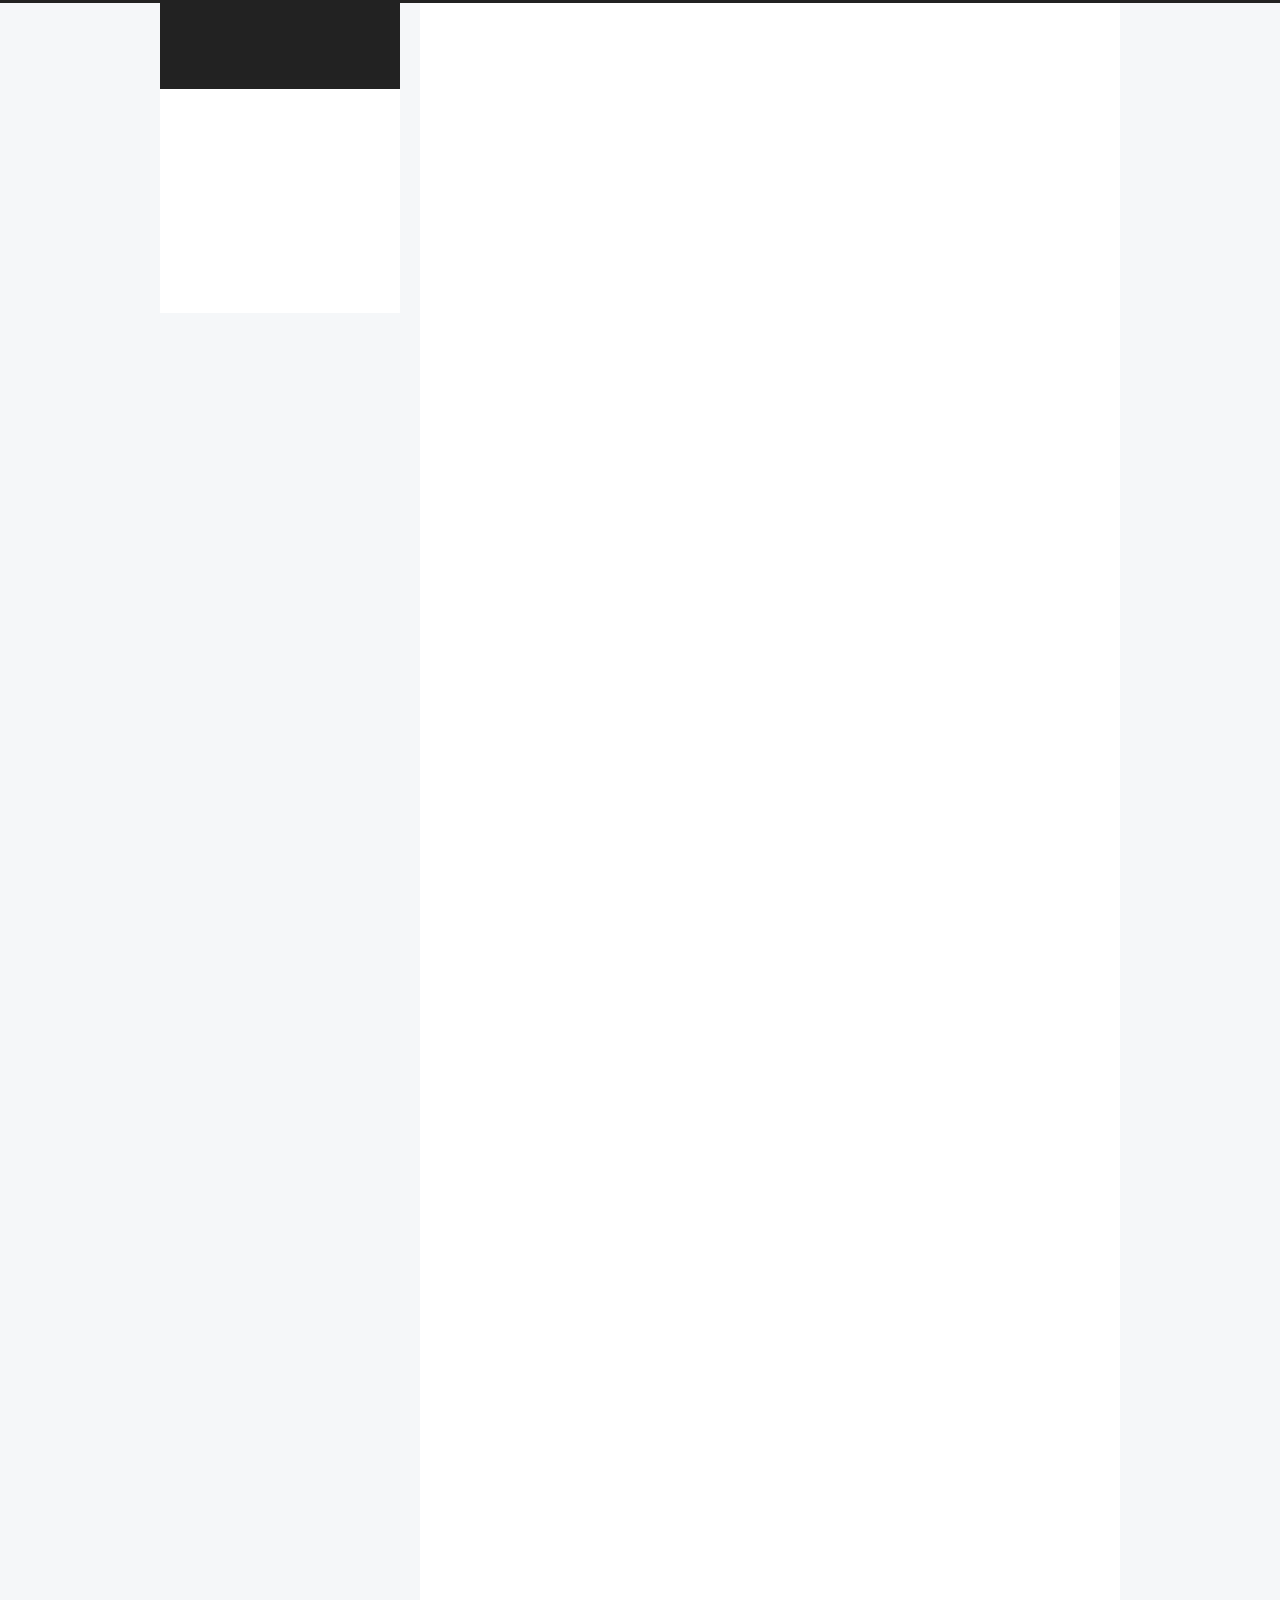
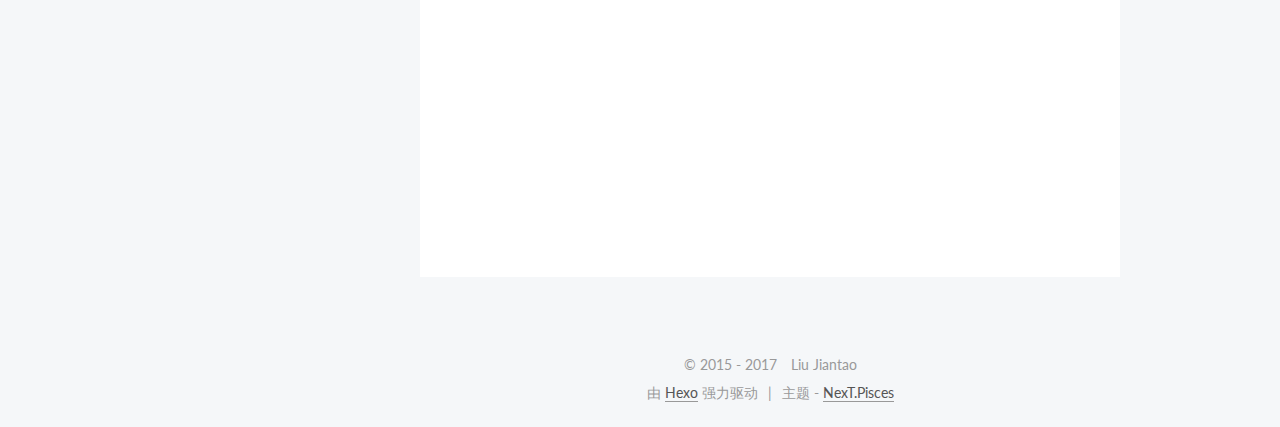
==== commit a24abfe5: "Site updated: 2017-07-15 16:22:49" ====
--- a/index.html
+++ b/index.html
@@ -1,866 +1 @@
-<!DOCTYPE html>
-
-
-
-  
-
-
-<html class="theme-next pisces use-motion" lang="zh-Hans">
-<head>
-  <meta charset="UTF-8"/>
-<meta http-equiv="X-UA-Compatible" content="IE=edge" />
-<meta name="viewport" content="width=device-width, initial-scale=1, maximum-scale=1"/>
-
-
-
-
-
-
-
-
-
-<meta http-equiv="Cache-Control" content="no-transform" />
-<meta http-equiv="Cache-Control" content="no-siteapp" />
-
-
-
-
-
-
-
-
-
-
-
-
-
-
-
-  
-  
-  <link href="/lib/fancybox/source/jquery.fancybox.css?v=2.1.5" rel="stylesheet" type="text/css" />
-
-
-
-
-  
-  
-  
-  
-
-  
-    
-    
-  
-
-  
-
-  
-
-  
-
-  
-
-  
-    
-    
-    <link href="//fonts.googleapis.com/css?family=Lato:300,300italic,400,400italic,700,700italic&subset=latin,latin-ext" rel="stylesheet" type="text/css">
-  
-
-
-
-
-
-
-<link href="/lib/font-awesome/css/font-awesome.min.css?v=4.6.2" rel="stylesheet" type="text/css" />
-
-<link href="/css/main.css?v=5.1.1" rel="stylesheet" type="text/css" />
-
-
-  <meta name="keywords" content="Hexo, NexT" />
-
-
-
-
-
-
-
-
-  <link rel="shortcut icon" type="image/x-icon" href="/favicon.ico?v=5.1.1" />
-
-
-
-
-
-
-<meta property="og:type" content="website">
-<meta property="og:title" content="涛涛的博客">
-<meta property="og:url" content="http://liujiantao.me/index.html">
-<meta property="og:site_name" content="涛涛的博客">
-<meta name="twitter:card" content="summary">
-<meta name="twitter:title" content="涛涛的博客">
-
-
-
-<script type="text/javascript" id="hexo.configurations">
-  var NexT = window.NexT || {};
-  var CONFIG = {
-    root: '/',
-    scheme: 'Pisces',
-    sidebar: {"position":"left","display":"post","offset":12,"offset_float":0,"b2t":false,"scrollpercent":false,"onmobile":false},
-    fancybox: true,
-    motion: true,
-    duoshuo: {
-      userId: '0',
-      author: '博主'
-    },
-    algolia: {
-      applicationID: '',
-      apiKey: '',
-      indexName: '',
-      hits: {"per_page":10},
-      labels: {"input_placeholder":"Search for Posts","hits_empty":"We didn't find any results for the search: ${query}","hits_stats":"${hits} results found in ${time} ms"}
-    }
-  };
-</script>
-
-
-
-  <link rel="canonical" href="http://liujiantao.me/"/>
-
-
-
-
-
-  <title>涛涛的博客</title>
-  
-
-
-
-
-
-
-
-
-
-
-
-
-
-
-</head>
-
-<body itemscope itemtype="http://schema.org/WebPage" lang="zh-Hans">
-
-  
-  
-    
-  
-
-  <div class="container sidebar-position-left 
-   page-home 
- ">
-    <div class="headband"></div>
-
-    <header id="header" class="header" itemscope itemtype="http://schema.org/WPHeader">
-      <div class="header-inner"><div class="site-brand-wrapper">
-  <div class="site-meta ">
-    
-
-    <div class="custom-logo-site-title">
-      <a href="/"  class="brand" rel="start">
-        <span class="logo-line-before"><i></i></span>
-        <span class="site-title">涛涛的博客</span>
-        <span class="logo-line-after"><i></i></span>
-      </a>
-    </div>
-      
-        <p class="site-subtitle"></p>
-      
-  </div>
-
-  <div class="site-nav-toggle">
-    <button>
-      <span class="btn-bar"></span>
-      <span class="btn-bar"></span>
-      <span class="btn-bar"></span>
-    </button>
-  </div>
-</div>
-
-<nav class="site-nav">
-  
-
-  
-    <ul id="menu" class="menu">
-      
-        
-        <li class="menu-item menu-item-home">
-          <a href="/" rel="section">
-            
-              <i class="menu-item-icon fa fa-fw fa-home"></i> <br />
-            
-            首页
-          </a>
-        </li>
-      
-        
-        <li class="menu-item menu-item-archives">
-          <a href="/archives/" rel="section">
-            
-              <i class="menu-item-icon fa fa-fw fa-archive"></i> <br />
-            
-            归档
-          </a>
-        </li>
-      
-        
-        <li class="menu-item menu-item-tags">
-          <a href="/tags/" rel="section">
-            
-              <i class="menu-item-icon fa fa-fw fa-tags"></i> <br />
-            
-            标签
-          </a>
-        </li>
-      
-
-      
-    </ul>
-  
-
-  
-</nav>
-
-
-
- </div>
-    </header>
-
-    <main id="main" class="main">
-      <div class="main-inner">
-        <div class="content-wrap">
-          <div id="content" class="content">
-            
-  <section id="posts" class="posts-expand">
-    
-      
-
-  
-
-  
-  
-  
-
-  <article class="post post-type-normal " itemscope itemtype="http://schema.org/Article">
-    <link itemprop="mainEntityOfPage" href="http://liujiantao.me/2017/07/14/hello/">
-
-    <span hidden itemprop="author" itemscope itemtype="http://schema.org/Person">
-      <meta itemprop="name" content="Liu Jiantao">
-      <meta itemprop="description" content="">
-      <meta itemprop="image" content="/images/avatar.gif">
-    </span>
-
-    <span hidden itemprop="publisher" itemscope itemtype="http://schema.org/Organization">
-      <meta itemprop="name" content="涛涛的博客">
-    </span>
-
-    
-      <header class="post-header">
-
-        
-        
-          <h1 class="post-title" itemprop="name headline">
-                
-                <a class="post-title-link" href="/2017/07/14/hello/" itemprop="url">Hello</a></h1>
-        
-
-        <div class="post-meta">
-          <span class="post-time">
-            
-              <span class="post-meta-item-icon">
-                <i class="fa fa-calendar-o"></i>
-              </span>
-              
-                <span class="post-meta-item-text">发表于</span>
-              
-              <time title="创建于" itemprop="dateCreated datePublished" datetime="2017-07-14T22:07:57+08:00">
-                2017-07-14
-              </time>
-            
-
-            
-
-            
-          </span>
-
-          
-
-          
-            
-          
-
-          
-          
-             <span id="/2017/07/14/hello/" class="leancloud_visitors" data-flag-title="Hello">
-               <span class="post-meta-divider">|</span>
-               <span class="post-meta-item-icon">
-                 <i class="fa fa-eye"></i>
-               </span>
-               
-                 <span class="post-meta-item-text">阅读次数 </span>
-               
-                 <span class="leancloud-visitors-count"></span>
-             </span>
-          
-
-          
-
-          
-
-          
-
-        </div>
-      </header>
-    
-
-    <div class="post-body" itemprop="articleBody">
-
-      
-      
-
-      
-        
-          
-            <h2 id="Hello-Hexo"><a href="#Hello-Hexo" class="headerlink" title="Hello Hexo"></a>Hello Hexo</h2><p>今天把博客转移到<a href="http://liujiantao.me">Github</a>上，之前的博客就当是过去了吧</p>
-<h3 id="这篇文章由Hexo生成"><a href="#这篇文章由Hexo生成" class="headerlink" title="这篇文章由Hexo生成"></a>这篇文章由Hexo生成</h3><p>以后都直接使用这个发布文章了</p>
-<h3 id="今后计划"><a href="#今后计划" class="headerlink" title="今后计划"></a>今后计划</h3><p>以后呢，大部分东西偏向自己的一个展示吧，过完这个暑假也正式成为一名大学生了！</p>
-<hr>
-<h2 id="More"><a href="#More" class="headerlink" title="More"></a>More</h2><p>微博：<a href="https://weibo.com/taoge315" target="_blank" rel="external">@刘建涛涛涛</a></p>
-<p>Telegram：<a href="https://t.me/LiuJiantao" target="_blank" rel="external">@LiuJiantao</a></p>
-
-          
-        
-      
-    </div>
-
-    <div>
-      
-    </div>
-
-    <div>
-      
-    </div>
-
-    <div>
-      
-    </div>
-
-    <footer class="post-footer">
-      
-
-      
-
-      
-
-      
-      
-        <div class="post-eof"></div>
-      
-    </footer>
-  </article>
-
-
-    
-      
-
-  
-
-  
-  
-  
-
-  <article class="post post-type-normal " itemscope itemtype="http://schema.org/Article">
-    <link itemprop="mainEntityOfPage" href="http://liujiantao.me/2017/07/14/hello-world/">
-
-    <span hidden itemprop="author" itemscope itemtype="http://schema.org/Person">
-      <meta itemprop="name" content="Liu Jiantao">
-      <meta itemprop="description" content="">
-      <meta itemprop="image" content="/images/avatar.gif">
-    </span>
-
-    <span hidden itemprop="publisher" itemscope itemtype="http://schema.org/Organization">
-      <meta itemprop="name" content="涛涛的博客">
-    </span>
-
-    
-      <header class="post-header">
-
-        
-        
-          <h1 class="post-title" itemprop="name headline">
-                
-                <a class="post-title-link" href="/2017/07/14/hello-world/" itemprop="url">Hello World</a></h1>
-        
-
-        <div class="post-meta">
-          <span class="post-time">
-            
-              <span class="post-meta-item-icon">
-                <i class="fa fa-calendar-o"></i>
-              </span>
-              
-                <span class="post-meta-item-text">发表于</span>
-              
-              <time title="创建于" itemprop="dateCreated datePublished" datetime="2017-07-14T21:11:08+08:00">
-                2017-07-14
-              </time>
-            
-
-            
-
-            
-          </span>
-
-          
-
-          
-            
-          
-
-          
-          
-             <span id="/2017/07/14/hello-world/" class="leancloud_visitors" data-flag-title="Hello World">
-               <span class="post-meta-divider">|</span>
-               <span class="post-meta-item-icon">
-                 <i class="fa fa-eye"></i>
-               </span>
-               
-                 <span class="post-meta-item-text">阅读次数 </span>
-               
-                 <span class="leancloud-visitors-count"></span>
-             </span>
-          
-
-          
-
-          
-
-          
-
-        </div>
-      </header>
-    
-
-    <div class="post-body" itemprop="articleBody">
-
-      
-      
-
-      
-        
-          
-            <p>Welcome to <a href="https://hexo.io/" target="_blank" rel="external">Hexo</a>! This is your very first post. Check <a href="https://hexo.io/docs/" target="_blank" rel="external">documentation</a> for more info. If you get any problems when using Hexo, you can find the answer in <a href="https://hexo.io/docs/troubleshooting.html" target="_blank" rel="external">troubleshooting</a> or you can ask me on <a href="https://github.com/hexojs/hexo/issues" target="_blank" rel="external">GitHub</a>.</p>
-<h2 id="Quick-Start"><a href="#Quick-Start" class="headerlink" title="Quick Start"></a>Quick Start</h2><h3 id="Create-a-new-post"><a href="#Create-a-new-post" class="headerlink" title="Create a new post"></a>Create a new post</h3><figure class="highlight bash"><table><tr><td class="gutter"><pre><div class="line">1</div></pre></td><td class="code"><pre><div class="line">$ hexo new <span class="string">"My New Post"</span></div></pre></td></tr></table></figure>
-<p>More info: <a href="https://hexo.io/docs/writing.html" target="_blank" rel="external">Writing</a></p>
-<h3 id="Run-server"><a href="#Run-server" class="headerlink" title="Run server"></a>Run server</h3><figure class="highlight bash"><table><tr><td class="gutter"><pre><div class="line">1</div></pre></td><td class="code"><pre><div class="line">$ hexo server</div></pre></td></tr></table></figure>
-<p>More info: <a href="https://hexo.io/docs/server.html" target="_blank" rel="external">Server</a></p>
-<h3 id="Generate-static-files"><a href="#Generate-static-files" class="headerlink" title="Generate static files"></a>Generate static files</h3><figure class="highlight bash"><table><tr><td class="gutter"><pre><div class="line">1</div></pre></td><td class="code"><pre><div class="line">$ hexo generate</div></pre></td></tr></table></figure>
-<p>More info: <a href="https://hexo.io/docs/generating.html" target="_blank" rel="external">Generating</a></p>
-<h3 id="Deploy-to-remote-sites"><a href="#Deploy-to-remote-sites" class="headerlink" title="Deploy to remote sites"></a>Deploy to remote sites</h3><figure class="highlight bash"><table><tr><td class="gutter"><pre><div class="line">1</div></pre></td><td class="code"><pre><div class="line">$ hexo deploy</div></pre></td></tr></table></figure>
-<p>More info: <a href="https://hexo.io/docs/deployment.html" target="_blank" rel="external">Deployment</a></p>
-
-          
-        
-      
-    </div>
-
-    <div>
-      
-    </div>
-
-    <div>
-      
-    </div>
-
-    <div>
-      
-    </div>
-
-    <footer class="post-footer">
-      
-
-      
-
-      
-
-      
-      
-        <div class="post-eof"></div>
-      
-    </footer>
-  </article>
-
-
-    
-  </section>
-
-  
-
-
-          </div>
-          
-
-
-          
-
-        </div>
-        
-          
-  
-  <div class="sidebar-toggle">
-    <div class="sidebar-toggle-line-wrap">
-      <span class="sidebar-toggle-line sidebar-toggle-line-first"></span>
-      <span class="sidebar-toggle-line sidebar-toggle-line-middle"></span>
-      <span class="sidebar-toggle-line sidebar-toggle-line-last"></span>
-    </div>
-  </div>
-
-  <aside id="sidebar" class="sidebar">
-    
-    <div class="sidebar-inner">
-
-      
-
-      
-
-      <section class="site-overview sidebar-panel sidebar-panel-active">
-        <div class="site-author motion-element" itemprop="author" itemscope itemtype="http://schema.org/Person">
-          <img class="site-author-image" itemprop="image"
-               src="/images/avatar.gif"
-               alt="Liu Jiantao" />
-          <p class="site-author-name" itemprop="name">Liu Jiantao</p>
-           
-              <p class="site-description motion-element" itemprop="description"></p>
-          
-        </div>
-        <nav class="site-state motion-element">
-
-          
-            <div class="site-state-item site-state-posts">
-              <a href="/archives/">
-                <span class="site-state-item-count">2</span>
-                <span class="site-state-item-name">日志</span>
-              </a>
-            </div>
-          
-
-          
-
-          
-
-        </nav>
-
-        
-
-        <div class="links-of-author motion-element">
-          
-        </div>
-
-        
-        
-
-        
-        
-
-        
-
-
-      </section>
-
-      
-
-      
-
-    </div>
-  </aside>
-
-
-        
-      </div>
-    </main>
-
-    <footer id="footer" class="footer">
-      <div class="footer-inner">
-        <div class="copyright" >
-  
-  &copy; 
-  <span itemprop="copyrightYear">2017</span>
-  <span class="with-love">
-    <i class="fa fa-heart"></i>
-  </span>
-  <span class="author" itemprop="copyrightHolder">Liu Jiantao</span>
-</div>
-
-
-<div class="powered-by">
-  由 <a class="theme-link" href="https://hexo.io">Hexo</a> 强力驱动
-</div>
-
-<div class="theme-info">
-  主题 -
-  <a class="theme-link" href="https://github.com/iissnan/hexo-theme-next">
-    NexT.Pisces
-  </a>
-</div>
-
-
-        
-
-        
-      </div>
-    </footer>
-
-    
-      <div class="back-to-top">
-        <i class="fa fa-arrow-up"></i>
-        
-      </div>
-    
-
-  </div>
-
-  
-
-<script type="text/javascript">
-  if (Object.prototype.toString.call(window.Promise) !== '[object Function]') {
-    window.Promise = null;
-  }
-</script>
-
-
-
-
-
-
-
-
-
-  
-
-
-
-
-
-
-
-
-
-
-
-
-  
-  <script type="text/javascript" src="/lib/jquery/index.js?v=2.1.3"></script>
-
-  
-  <script type="text/javascript" src="/lib/fastclick/lib/fastclick.min.js?v=1.0.6"></script>
-
-  
-  <script type="text/javascript" src="/lib/jquery_lazyload/jquery.lazyload.js?v=1.9.7"></script>
-
-  
-  <script type="text/javascript" src="/lib/velocity/velocity.min.js?v=1.2.1"></script>
-
-  
-  <script type="text/javascript" src="/lib/velocity/velocity.ui.min.js?v=1.2.1"></script>
-
-  
-  <script type="text/javascript" src="/lib/fancybox/source/jquery.fancybox.pack.js?v=2.1.5"></script>
-
-
-  
-
-
-  <script type="text/javascript" src="/js/src/utils.js?v=5.1.1"></script>
-
-  <script type="text/javascript" src="/js/src/motion.js?v=5.1.1"></script>
-
-
-
-  
-  
-
-
-  <script type="text/javascript" src="/js/src/affix.js?v=5.1.1"></script>
-
-  <script type="text/javascript" src="/js/src/schemes/pisces.js?v=5.1.1"></script>
-
-
-
-  
-    <script type="text/javascript" src="/js/src/scrollspy.js?v=5.1.1"></script>
-<script type="text/javascript" src="/js/src/post-details.js?v=5.1.1"></script>
-
-  
-
-  
-
-
-  <script type="text/javascript" src="/js/src/bootstrap.js?v=5.1.1"></script>
-
-
-
-  
-
-
-  
-
-
-
-
-	
-
-
-
-
-
-  
-
-
-
-
-
-  
-
-
-
-
-
-
-  
-
-
-
-
-
-  
-
-  
-  <script src="https://cdn1.lncld.net/static/js/av-core-mini-0.6.4.js"></script>
-  <script>AV.initialize("h0unWbs6BUkSQUcJCv1wVqBu-gzGzoHsz", "ksalfWzM1YhvYLICbATzzbup");</script>
-  <script>
-    function showTime(Counter) {
-      var query = new AV.Query(Counter);
-      var entries = [];
-      var $visitors = $(".leancloud_visitors");
-
-      $visitors.each(function () {
-        entries.push( $(this).attr("id").trim() );
-      });
-
-      query.containedIn('url', entries);
-      query.find()
-        .done(function (results) {
-          var COUNT_CONTAINER_REF = '.leancloud-visitors-count';
-
-          if (results.length === 0) {
-            $visitors.find(COUNT_CONTAINER_REF).text(0);
-            return;
-          }
-
-          for (var i = 0; i < results.length; i++) {
-            var item = results[i];
-            var url = item.get('url');
-            var time = item.get('time');
-            var element = document.getElementById(url);
-
-            $(element).find(COUNT_CONTAINER_REF).text(time);
-          }
-          for(var i = 0; i < entries.length; i++) {
-            var url = entries[i];
-            var element = document.getElementById(url);
-            var countSpan = $(element).find(COUNT_CONTAINER_REF);
-            if( countSpan.text() == '') {
-              countSpan.text(0);
-            }
-          }
-        })
-        .fail(function (object, error) {
-          console.log("Error: " + error.code + " " + error.message);
-        });
-    }
-
-    function addCount(Counter) {
-      var $visitors = $(".leancloud_visitors");
-      var url = $visitors.attr('id').trim();
-      var title = $visitors.attr('data-flag-title').trim();
-      var query = new AV.Query(Counter);
-
-      query.equalTo("url", url);
-      query.find({
-        success: function(results) {
-          if (results.length > 0) {
-            var counter = results[0];
-            counter.fetchWhenSave(true);
-            counter.increment("time");
-            counter.save(null, {
-              success: function(counter) {
-                var $element = $(document.getElementById(url));
-                $element.find('.leancloud-visitors-count').text(counter.get('time'));
-              },
-              error: function(counter, error) {
-                console.log('Failed to save Visitor num, with error message: ' + error.message);
-              }
-            });
-          } else {
-            var newcounter = new Counter();
-            /* Set ACL */
-            var acl = new AV.ACL();
-            acl.setPublicReadAccess(true);
-            acl.setPublicWriteAccess(true);
-            newcounter.setACL(acl);
-            /* End Set ACL */
-            newcounter.set("title", title);
-            newcounter.set("url", url);
-            newcounter.set("time", 1);
-            newcounter.save(null, {
-              success: function(newcounter) {
-                var $element = $(document.getElementById(url));
-                $element.find('.leancloud-visitors-count').text(newcounter.get('time'));
-              },
-              error: function(newcounter, error) {
-                console.log('Failed to create');
-              }
-            });
-          }
-        },
-        error: function(error) {
-          console.log('Error:' + error.code + " " + error.message);
-        }
-      });
-    }
-
-    $(function() {
-      var Counter = AV.Object.extend("Counter");
-      if ($('.leancloud_visitors').length == 1) {
-        addCount(Counter);
-      } else if ($('.post-title-link').length > 1) {
-        showTime(Counter);
-      }
-    });
-  </script>
-
-
-
-  
-
-  
-
-  
-
-  
-
-  
-
-</body>
-</html>
+<!DOCTYPE html><html class="theme-next pisces use-motion" lang="zh-Hans"><head><meta charset="UTF-8"><meta http-equiv="X-UA-Compatible" content="IE=edge"><meta name="viewport" content="width=device-width,initial-scale=1,maximum-scale=1"><meta http-equiv="Cache-Control" content="no-transform"><meta http-equiv="Cache-Control" content="no-siteapp"><link href="/lib/fancybox/source/jquery.fancybox.css?v=2.1.5" rel="stylesheet" type="text/css"><link href="//fonts.googleapis.com/css?family=Lato:300,300italic,400,400italic,700,700italic&subset=latin,latin-ext" rel="stylesheet" type="text/css"><link href="/lib/font-awesome/css/font-awesome.min.css?v=4.6.2" rel="stylesheet" type="text/css"><link href="/css/main.css?v=5.1.1" rel="stylesheet" type="text/css"><meta name="keywords" content="Hexo, NexT"><link rel="alternate" href="/atom.xml" title="涛涛的博客" type="application/atom+xml"><link rel="shortcut icon" type="image/x-icon" href="/favicon.ico?v=5.1.1"><meta property="og:type" content="website"><meta property="og:title" content="涛涛的博客"><meta property="og:url" content="http://liujiantao.me/index.html"><meta property="og:site_name" content="涛涛的博客"><meta name="twitter:card" content="summary"><meta name="twitter:title" content="涛涛的博客"><script type="text/javascript" id="hexo.configurations">var NexT=window.NexT||{},CONFIG={root:"/",scheme:"Pisces",sidebar:{position:"left",display:"post",offset:12,offset_float:0,b2t:!1,scrollpercent:!1,onmobile:!1},fancybox:!0,motion:!0,duoshuo:{userId:"0",author:"博主"},algolia:{applicationID:"",apiKey:"",indexName:"",hits:{per_page:10},labels:{input_placeholder:"Search for Posts",hits_empty:"We didn't find any results for the search: ${query}",hits_stats:"${hits} results found in ${time} ms"}}}</script><link rel="canonical" href="http://liujiantao.me/"><title>涛涛的博客</title></head><body itemscope itemtype="http://schema.org/WebPage" lang="zh-Hans"><div class="container sidebar-position-left page-home"><div class="headband"></div><header id="header" class="header" itemscope itemtype="http://schema.org/WPHeader"><div class="header-inner"><div class="site-brand-wrapper"><div class="site-meta"><div class="custom-logo-site-title"><a href="/" class="brand" rel="start"><span class="logo-line-before"><i></i></span> <span class="site-title">涛涛的博客</span> <span class="logo-line-after"><i></i></span></a></div><p class="site-subtitle"></p></div><div class="site-nav-toggle"><button><span class="btn-bar"></span> <span class="btn-bar"></span> <span class="btn-bar"></span></button></div></div><nav class="site-nav"><ul id="menu" class="menu"><li class="menu-item menu-item-home"><a href="/" rel="section"><i class="menu-item-icon fa fa-fw fa-home"></i><br>首页</a></li><li class="menu-item menu-item-about"><a href="/about/" rel="section"><i class="menu-item-icon fa fa-fw fa-user"></i><br>关于</a></li><li class="menu-item menu-item-archives"><a href="/archives/" rel="section"><i class="menu-item-icon fa fa-fw fa-archive"></i><br>归档</a></li><li class="menu-item menu-item-tags"><a href="/tags/" rel="section"><i class="menu-item-icon fa fa-fw fa-tags"></i><br>标签</a></li><li class="menu-item menu-item-sitemap"><a href="/sitemap.xml" rel="section"><i class="menu-item-icon fa fa-fw fa-sitemap"></i><br>站点地图</a></li></ul></nav></div></header><main id="main" class="main"><div class="main-inner"><div class="content-wrap"><div id="content" class="content"><section id="posts" class="posts-expand"><article class="post post-type-normal" itemscope itemtype="http://schema.org/Article"><link itemprop="mainEntityOfPage" href="http://liujiantao.me/2017/07/14/hello/"><span hidden itemprop="author" itemscope itemtype="http://schema.org/Person"><meta itemprop="name" content="Liu Jiantao"><meta itemprop="description" content=""><meta itemprop="image" content="/uploads/my.jpeg"></span><span hidden itemprop="publisher" itemscope itemtype="http://schema.org/Organization"><meta itemprop="name" content="涛涛的博客"></span><header class="post-header"><h1 class="post-title" itemprop="name headline"><a class="post-title-link" href="/2017/07/14/hello/" itemprop="url">Hello</a></h1><div class="post-meta"><span class="post-time"><span class="post-meta-item-icon"><i class="fa fa-calendar-o"></i> </span><span class="post-meta-item-text">发表于</span> <time title="创建于" itemprop="dateCreated datePublished" datetime="2017-07-14T22:07:57+08:00">2017-07-14 </time></span><span id="/2017/07/14/hello/" class="leancloud_visitors" data-flag-title="Hello"><span class="post-meta-divider">|</span> <span class="post-meta-item-icon"><i class="fa fa-eye"></i> </span><span class="post-meta-item-text">阅读次数 </span><span class="leancloud-visitors-count"></span></span></div></header><div class="post-body" itemprop="articleBody"><h2 id="Hello-Hexo"><a href="#Hello-Hexo" class="headerlink" title="Hello Hexo"></a>Hello Hexo</h2><p>今天把博客转移到<a href="http://liujiantao.me">Github</a>上，之前的博客就当是过去了吧</p><h3 id="这篇文章由Hexo生成"><a href="#这篇文章由Hexo生成" class="headerlink" title="这篇文章由Hexo生成"></a>这篇文章由Hexo生成</h3><p>以后都直接使用这个发布文章了</p><h3 id="今后计划"><a href="#今后计划" class="headerlink" title="今后计划"></a>今后计划</h3><p>以后呢，大部分东西偏向自己的一个展示吧，过完这个暑假也正式成为一名大学生了！</p><hr><h2 id="More"><a href="#More" class="headerlink" title="More"></a>More</h2><p>微博：<a href="https://weibo.com/taoge315" target="_blank" rel="external">@刘建涛涛涛</a></p><p>Telegram：<a href="https://t.me/LiuJiantao" target="_blank" rel="external">@LiuJiantao</a></p></div><div></div><div></div><div></div><footer class="post-footer"><div class="post-eof"></div></footer></article><article class="post post-type-normal" itemscope itemtype="http://schema.org/Article"><link itemprop="mainEntityOfPage" href="http://liujiantao.me/2017/07/14/hello-world/"><span hidden itemprop="author" itemscope itemtype="http://schema.org/Person"><meta itemprop="name" content="Liu Jiantao"><meta itemprop="description" content=""><meta itemprop="image" content="/uploads/my.jpeg"></span><span hidden itemprop="publisher" itemscope itemtype="http://schema.org/Organization"><meta itemprop="name" content="涛涛的博客"></span><header class="post-header"><h1 class="post-title" itemprop="name headline"><a class="post-title-link" href="/2017/07/14/hello-world/" itemprop="url">Hello World</a></h1><div class="post-meta"><span class="post-time"><span class="post-meta-item-icon"><i class="fa fa-calendar-o"></i> </span><span class="post-meta-item-text">发表于</span> <time title="创建于" itemprop="dateCreated datePublished" datetime="2017-07-14T21:11:08+08:00">2017-07-14 </time></span><span id="/2017/07/14/hello-world/" class="leancloud_visitors" data-flag-title="Hello World"><span class="post-meta-divider">|</span> <span class="post-meta-item-icon"><i class="fa fa-eye"></i> </span><span class="post-meta-item-text">阅读次数 </span><span class="leancloud-visitors-count"></span></span></div></header><div class="post-body" itemprop="articleBody"><p>Welcome to <a href="https://hexo.io/" target="_blank" rel="external">Hexo</a>! This is your very first post. Check <a href="https://hexo.io/docs/" target="_blank" rel="external">documentation</a> for more info. If you get any problems when using Hexo, you can find the answer in <a href="https://hexo.io/docs/troubleshooting.html" target="_blank" rel="external">troubleshooting</a> or you can ask me on <a href="https://github.com/hexojs/hexo/issues" target="_blank" rel="external">GitHub</a>.</p><h2 id="Quick-Start"><a href="#Quick-Start" class="headerlink" title="Quick Start"></a>Quick Start</h2><h3 id="Create-a-new-post"><a href="#Create-a-new-post" class="headerlink" title="Create a new post"></a>Create a new post</h3><figure class="highlight bash"><table><tr><td class="gutter"><pre><div class="line">1</div></pre></td><td class="code"><pre><div class="line">$ hexo new <span class="string">"My New Post"</span></div></pre></td></tr></table></figure><p>More info: <a href="https://hexo.io/docs/writing.html" target="_blank" rel="external">Writing</a></p><h3 id="Run-server"><a href="#Run-server" class="headerlink" title="Run server"></a>Run server</h3><figure class="highlight bash"><table><tr><td class="gutter"><pre><div class="line">1</div></pre></td><td class="code"><pre><div class="line">$ hexo server</div></pre></td></tr></table></figure><p>More info: <a href="https://hexo.io/docs/server.html" target="_blank" rel="external">Server</a></p><h3 id="Generate-static-files"><a href="#Generate-static-files" class="headerlink" title="Generate static files"></a>Generate static files</h3><figure class="highlight bash"><table><tr><td class="gutter"><pre><div class="line">1</div></pre></td><td class="code"><pre><div class="line">$ hexo generate</div></pre></td></tr></table></figure><p>More info: <a href="https://hexo.io/docs/generating.html" target="_blank" rel="external">Generating</a></p><h3 id="Deploy-to-remote-sites"><a href="#Deploy-to-remote-sites" class="headerlink" title="Deploy to remote sites"></a>Deploy to remote sites</h3><figure class="highlight bash"><table><tr><td class="gutter"><pre><div class="line">1</div></pre></td><td class="code"><pre><div class="line">$ hexo deploy</div></pre></td></tr></table></figure><p>More info: <a href="https://hexo.io/docs/deployment.html" target="_blank" rel="external">Deployment</a></p></div><div></div><div></div><div></div><footer class="post-footer"><div class="post-eof"></div></footer></article></section></div></div><div class="sidebar-toggle"><div class="sidebar-toggle-line-wrap"><span class="sidebar-toggle-line sidebar-toggle-line-first"></span> <span class="sidebar-toggle-line sidebar-toggle-line-middle"></span> <span class="sidebar-toggle-line sidebar-toggle-line-last"></span></div></div><aside id="sidebar" class="sidebar"><div class="sidebar-inner"><section class="site-overview sidebar-panel sidebar-panel-active"><div class="site-author motion-element" itemprop="author" itemscope itemtype="http://schema.org/Person"><img class="site-author-image" itemprop="image" src="/uploads/my.jpeg" alt="Liu Jiantao"><p class="site-author-name" itemprop="name">Liu Jiantao</p><p class="site-description motion-element" itemprop="description"></p></div><nav class="site-state motion-element"><div class="site-state-item site-state-posts"><a href="/archives/"><span class="site-state-item-count">2</span> <span class="site-state-item-name">日志</span></a></div></nav><div class="feed-link motion-element"><a href="/atom.xml" rel="alternate"><i class="fa fa-rss"></i> RSS</a></div><div class="links-of-author motion-element"></div></section></div></aside></div></main><footer id="footer" class="footer"><div class="footer-inner"><div class="copyright">&copy; 2015 - <span itemprop="copyrightYear">2017</span> <span class="with-love"><i class="fa fa-heart"></i> </span><span class="author" itemprop="copyrightHolder">Liu Jiantao</span></div><div class="powered-by">由 <a class="theme-link" href="https://hexo.io">Hexo</a> 强力驱动</div><div class="theme-info">主题 - <a class="theme-link" href="https://github.com/iissnan/hexo-theme-next">NexT.Pisces</a></div></div></footer><div class="back-to-top"><i class="fa fa-arrow-up"></i></div></div><script type="text/javascript">"[object Function]"!==Object.prototype.toString.call(window.Promise)&&(window.Promise=null)</script><script type="text/javascript" src="/lib/jquery/index.js?v=2.1.3"></script><script type="text/javascript" src="/lib/fastclick/lib/fastclick.min.js?v=1.0.6"></script><script type="text/javascript" src="/lib/jquery_lazyload/jquery.lazyload.js?v=1.9.7"></script><script type="text/javascript" src="/lib/velocity/velocity.min.js?v=1.2.1"></script><script type="text/javascript" src="/lib/velocity/velocity.ui.min.js?v=1.2.1"></script><script type="text/javascript" src="/lib/fancybox/source/jquery.fancybox.pack.js?v=2.1.5"></script><script type="text/javascript" src="/lib/canvas-nest/canvas-nest.min.js"></script><script type="text/javascript" src="/js/src/utils.js?v=5.1.1"></script><script type="text/javascript" src="/js/src/motion.js?v=5.1.1"></script><script type="text/javascript" src="/js/src/affix.js?v=5.1.1"></script><script type="text/javascript" src="/js/src/schemes/pisces.js?v=5.1.1"></script><script type="text/javascript" src="/js/src/scrollspy.js?v=5.1.1"></script><script type="text/javascript" src="/js/src/post-details.js?v=5.1.1"></script><script type="text/javascript" src="/js/src/bootstrap.js?v=5.1.1"></script><script src="https://cdn1.lncld.net/static/js/av-core-mini-0.6.4.js"></script><script>AV.initialize("h0unWbs6BUkSQUcJCv1wVqBu-gzGzoHsz","ksalfWzM1YhvYLICbATzzbup")</script><script>function showTime(e){var t=new AV.Query(e),n=[],o=$(".leancloud_visitors");o.each(function(){n.push($(this).attr("id").trim())}),t.containedIn("url",n),t.find().done(function(e){if(0!==e.length){for(c=0;c<e.length;c++){var t=e[c],i=t.get("url"),s=t.get("time"),l=document.getElementById(i);$(l).find(".leancloud-visitors-count").text(s)}for(var c=0;c<n.length;c++){var i=n[c],l=document.getElementById(i),r=$(l).find(".leancloud-visitors-count");""==r.text()&&r.text(0)}}else o.find(".leancloud-visitors-count").text(0)}).fail(function(e,t){console.log("Error: "+t.code+" "+t.message)})}function addCount(e){var t=$(".leancloud_visitors"),n=t.attr("id").trim(),o=t.attr("data-flag-title").trim(),i=new AV.Query(e);i.equalTo("url",n),i.find({success:function(t){if(t.length>0){var i=t[0];i.fetchWhenSave(!0),i.increment("time"),i.save(null,{success:function(e){$(document.getElementById(n)).find(".leancloud-visitors-count").text(e.get("time"))},error:function(e,t){console.log("Failed to save Visitor num, with error message: "+t.message)}})}else{var s=new e,l=new AV.ACL;l.setPublicReadAccess(!0),l.setPublicWriteAccess(!0),s.setACL(l),s.set("title",o),s.set("url",n),s.set("time",1),s.save(null,{success:function(e){$(document.getElementById(n)).find(".leancloud-visitors-count").text(e.get("time"))},error:function(e,t){console.log("Failed to create")}})}},error:function(e){console.log("Error:"+e.code+" "+e.message)}})}$(function(){var e=AV.Object.extend("Counter");1==$(".leancloud_visitors").length?addCount(e):$(".post-title-link").length>1&&showTime(e)})</script></body></html>--- a/css/main.css
+++ b/css/main.css
@@ -1,2843 +1 @@
-/* normalize.css v3.0.2 | MIT License | git.io/normalize */
-html {
-  font-family: sans-serif; /* 1 */
-  -ms-text-size-adjust: 100%; /* 2 */
-  -webkit-text-size-adjust: 100%; /* 2 */
-}
-body {
-  margin: 0;
-}
-article,
-aside,
-details,
-figcaption,
-figure,
-footer,
-header,
-hgroup,
-main,
-menu,
-nav,
-section,
-summary {
-  display: block;
-}
-audio,
-canvas,
-progress,
-video {
-  display: inline-block; /* 1 */
-  vertical-align: baseline; /* 2 */
-}
-audio:not([controls]) {
-  display: none;
-  height: 0;
-}
-[hidden],
-template {
-  display: none;
-}
-a {
-  background-color: transparent;
-}
-a:active,
-a:hover {
-  outline: 0;
-}
-abbr[title] {
-  border-bottom: 1px dotted;
-}
-b,
-strong {
-  font-weight: bold;
-}
-dfn {
-  font-style: italic;
-}
-h1 {
-  font-size: 2em;
-  margin: 0.67em 0;
-}
-mark {
-  background: #ff0;
-  color: #000;
-}
-small {
-  font-size: 80%;
-}
-sub,
-sup {
-  font-size: 75%;
-  line-height: 0;
-  position: relative;
-  vertical-align: baseline;
-}
-sup {
-  top: -0.5em;
-}
-sub {
-  bottom: -0.25em;
-}
-img {
-  border: 0;
-}
-svg:not(:root) {
-  overflow: hidden;
-}
-figure {
-  margin: 1em 40px;
-}
-hr {
-  -moz-box-sizing: content-box;
-  box-sizing: content-box;
-  height: 0;
-}
-pre {
-  overflow: auto;
-}
-code,
-kbd,
-pre,
-samp {
-  font-family: monospace, monospace;
-  font-size: 1em;
-}
-button,
-input,
-optgroup,
-select,
-textarea {
-  color: inherit; /* 1 */
-  font: inherit; /* 2 */
-  margin: 0; /* 3 */
-}
-button {
-  overflow: visible;
-}
-button,
-select {
-  text-transform: none;
-}
-button,
-html input[type="button"],
-input[type="reset"],
-input[type="submit"] {
-  -webkit-appearance: button; /* 2 */
-  cursor: pointer; /* 3 */
-}
-button[disabled],
-html input[disabled] {
-  cursor: default;
-}
-button::-moz-focus-inner,
-input::-moz-focus-inner {
-  border: 0;
-  padding: 0;
-}
-input {
-  line-height: normal;
-}
-input[type="checkbox"],
-input[type="radio"] {
-  box-sizing: border-box; /* 1 */
-  padding: 0; /* 2 */
-}
-input[type="number"]::-webkit-inner-spin-button,
-input[type="number"]::-webkit-outer-spin-button {
-  height: auto;
-}
-input[type="search"] {
-  -webkit-appearance: textfield; /* 1 */
-  -moz-box-sizing: content-box;
-  -webkit-box-sizing: content-box; /* 2 */
-  box-sizing: content-box;
-}
-input[type="search"]::-webkit-search-cancel-button,
-input[type="search"]::-webkit-search-decoration {
-  -webkit-appearance: none;
-}
-fieldset {
-  border: 1px solid #c0c0c0;
-  margin: 0 2px;
-  padding: 0.35em 0.625em 0.75em;
-}
-legend {
-  border: 0; /* 1 */
-  padding: 0; /* 2 */
-}
-textarea {
-  overflow: auto;
-}
-optgroup {
-  font-weight: bold;
-}
-table {
-  border-collapse: collapse;
-  border-spacing: 0;
-}
-td,
-th {
-  padding: 0;
-}
-::selection {
-  background: #262a30;
-  color: #fff;
-}
-body {
-  position: relative;
-  font-family: 'Lato', "PingFang SC", "Microsoft YaHei", sans-serif;
-  font-size: 14px;
-  line-height: 2;
-  color: #555;
-  background: #f5f7f9;
-}
-@media (max-width: 767px) {
-  body {
-    padding-right: 0 !important;
-  }
-}
-@media (min-width: 768px) and (max-width: 991px) {
-  body {
-    padding-right: 0 !important;
-  }
-}
-@media (min-width: 1600px) {
-  body {
-    font-size: 16px;
-  }
-}
-h1,
-h2,
-h3,
-h4,
-h5,
-h6 {
-  margin: 0;
-  padding: 0;
-  font-weight: bold;
-  line-height: 1.5;
-  font-family: 'Lato', "PingFang SC", "Microsoft YaHei", sans-serif;
-}
-h2,
-h3,
-h4,
-h5,
-h6 {
-  margin: 20px 0 15px;
-}
-h1 {
-  font-size: 22px;
-}
-@media (max-width: 767px) {
-  h1 {
-    font-size: 18px;
-  }
-}
-h2 {
-  font-size: 20px;
-}
-@media (max-width: 767px) {
-  h2 {
-    font-size: 16px;
-  }
-}
-h3 {
-  font-size: 18px;
-}
-@media (max-width: 767px) {
-  h3 {
-    font-size: 14px;
-  }
-}
-h4 {
-  font-size: 16px;
-}
-@media (max-width: 767px) {
-  h4 {
-    font-size: 12px;
-  }
-}
-h5 {
-  font-size: 14px;
-}
-@media (max-width: 767px) {
-  h5 {
-    font-size: 10px;
-  }
-}
-h6 {
-  font-size: 12px;
-}
-@media (max-width: 767px) {
-  h6 {
-    font-size: 8px;
-  }
-}
-p {
-  margin: 0 0 25px 0;
-}
-a {
-  color: #555;
-  text-decoration: none;
-  border-bottom: 1px solid #999;
-  word-wrap: break-word;
-}
-a:hover {
-  color: #222;
-  border-bottom-color: #222;
-}
-blockquote {
-  margin: 0;
-  padding: 0;
-}
-img {
-  display: block;
-  margin: auto;
-  max-width: 100%;
-  height: auto;
-}
-hr {
-  margin: 40px 0;
-  height: 3px;
-  border: none;
-  background-color: #ddd;
-  background-image: repeating-linear-gradient(-45deg, #fff, #fff 4px, transparent 4px, transparent 8px);
-}
-blockquote {
-  padding: 0 15px;
-  color: #666;
-  border-left: 4px solid #ddd;
-}
-blockquote cite::before {
-  content: "-";
-  padding: 0 5px;
-}
-dt {
-  font-weight: 700;
-}
-dd {
-  margin: 0;
-  padding: 0;
-}
-.text-left {
-  text-align: left;
-}
-.text-center {
-  text-align: center;
-}
-.text-right {
-  text-align: right;
-}
-.text-justify {
-  text-align: justify;
-}
-.text-nowrap {
-  white-space: nowrap;
-}
-.text-lowercase {
-  text-transform: lowercase;
-}
-.text-uppercase {
-  text-transform: uppercase;
-}
-.text-capitalize {
-  text-transform: capitalize;
-}
-.center-block {
-  display: block;
-  margin-left: auto;
-  margin-right: auto;
-}
-.clearfix:before,
-.clearfix:after {
-  content: " ";
-  display: table;
-}
-.clearfix:after {
-  clear: both;
-}
-.pullquote {
-  width: 45%;
-}
-.pullquote.left {
-  float: left;
-  margin-left: 5px;
-  margin-right: 10px;
-}
-.pullquote.right {
-  float: right;
-  margin-left: 10px;
-  margin-right: 5px;
-}
-.affix.affix.affix {
-  position: fixed;
-}
-.translation {
-  margin-top: -20px;
-  font-size: 14px;
-  color: #999;
-}
-.scrollbar-measure {
-  width: 100px;
-  height: 100px;
-  overflow: scroll;
-  position: absolute;
-  top: -9999px;
-}
-.use-motion .motion-element {
-  opacity: 0;
-}
-table {
-  margin: 20px 0;
-  width: 100%;
-  border-collapse: collapse;
-  border-spacing: 0;
-  border: 1px solid #ddd;
-  font-size: 14px;
-  table-layout: fixed;
-  word-wrap: break-all;
-}
-table>tbody>tr:nth-of-type(odd) {
-  background-color: #f9f9f9;
-}
-table>tbody>tr:hover {
-  background-color: #f5f5f5;
-}
-caption,
-th,
-td {
-  padding: 8px;
-  text-align: left;
-  vertical-align: middle;
-  font-weight: normal;
-}
-th,
-td {
-  border-bottom: 3px solid #ddd;
-  border-right: 1px solid #eee;
-}
-th {
-  padding-bottom: 10px;
-  font-weight: 700;
-}
-td {
-  border-bottom-width: 1px;
-}
-html,
-body {
-  height: 100%;
-}
-.container {
-  position: relative;
-  min-height: 100%;
-}
-.header-inner {
-  margin: 0 auto;
-  padding: 100px 0 70px;
-  width: 700px;
-}
-@media (min-width: 1600px) {
-  .container .header-inner {
-    width: 900px;
-  }
-}
-.main {
-  padding-bottom: 150px;
-}
-.main-inner {
-  margin: 0 auto;
-  width: 700px;
-}
-@media (min-width: 1600px) {
-  .container .main-inner {
-    width: 900px;
-  }
-}
-.footer {
-  position: absolute;
-  left: 0;
-  bottom: 0;
-  width: 100%;
-  min-height: 50px;
-}
-.footer-inner {
-  box-sizing: border-box;
-  margin: 20px auto;
-  width: 700px;
-}
-@media (min-width: 1600px) {
-  .container .footer-inner {
-    width: 900px;
-  }
-}
-pre,
-.highlight {
-  overflow: auto;
-  margin: 20px 0;
-  padding: 0;
-  font-size: 13px;
-  color: #4d4d4c;
-  background: #f7f7f7;
-  line-height: 1.6;
-}
-pre,
-code {
-  font-family: consolas, Menlo, "PingFang SC", "Microsoft YaHei", monospace;
-}
-code {
-  padding: 2px 4px;
-  word-wrap: break-word;
-  color: #555;
-  background: #eee;
-  border-radius: 3px;
-  font-size: 13px;
-}
-pre code {
-  padding: 0;
-  color: #4d4d4c;
-  background: none;
-  text-shadow: none;
-}
-.highlight {
-  border-radius: 1px;
-}
-.highlight pre {
-  border: none;
-  margin: 0;
-  padding: 10px 0;
-}
-.highlight table {
-  margin: 0;
-  width: auto;
-  border: none;
-}
-.highlight td {
-  border: none;
-  padding: 0;
-}
-.highlight figcaption {
-  font-size: 1em;
-  color: #4d4d4c;
-  line-height: 1em;
-  margin-bottom: 1em;
-}
-.highlight figcaption:before,
-.highlight figcaption:after {
-  content: " ";
-  display: table;
-}
-.highlight figcaption:after {
-  clear: both;
-}
-.highlight figcaption a {
-  float: right;
-  color: #4d4d4c;
-}
-.highlight figcaption a:hover {
-  border-bottom-color: #4d4d4c;
-}
-.highlight .gutter pre {
-  padding-left: 10px;
-  padding-right: 10px;
-  color: #869194;
-  text-align: right;
-  background-color: #eff2f3;
-}
-.highlight .code pre {
-  width: 100%;
-  padding-left: 10px;
-  padding-right: 10px;
-  background-color: #f7f7f7;
-}
-.highlight .line {
-  height: 20px;
-}
-.gutter {
-  -webkit-user-select: none;
-  -moz-user-select: none;
-  -ms-user-select: none;
-  user-select: none;
-}
-.gist table {
-  width: auto;
-}
-.gist table td {
-  border: none;
-}
-pre .deletion {
-  background: #fdd;
-}
-pre .addition {
-  background: #dfd;
-}
-pre .meta {
-  color: #8959a8;
-}
-pre .comment {
-  color: #8e908c;
-}
-pre .variable,
-pre .attribute,
-pre .tag,
-pre .regexp,
-pre .ruby .constant,
-pre .xml .tag .title,
-pre .xml .pi,
-pre .xml .doctype,
-pre .html .doctype,
-pre .css .id,
-pre .css .class,
-pre .css .pseudo {
-  color: #c82829;
-}
-pre .number,
-pre .preprocessor,
-pre .built_in,
-pre .literal,
-pre .params,
-pre .constant,
-pre .command {
-  color: #f5871f;
-}
-pre .ruby .class .title,
-pre .css .rules .attribute,
-pre .string,
-pre .value,
-pre .inheritance,
-pre .header,
-pre .ruby .symbol,
-pre .xml .cdata,
-pre .special,
-pre .number,
-pre .formula {
-  color: #718c00;
-}
-pre .title,
-pre .css .hexcolor {
-  color: #3e999f;
-}
-pre .function,
-pre .python .decorator,
-pre .python .title,
-pre .ruby .function .title,
-pre .ruby .title .keyword,
-pre .perl .sub,
-pre .javascript .title,
-pre .coffeescript .title {
-  color: #4271ae;
-}
-pre .keyword,
-pre .javascript .function {
-  color: #8959a8;
-}
-.full-image.full-image.full-image {
-  border: none;
-  max-width: 100%;
-  width: auto;
-  margin: 20px auto;
-}
-@media (min-width: 992px) {
-  .full-image.full-image.full-image {
-    max-width: none;
-    width: 118%;
-    margin: 0 -9%;
-  }
-}
-.blockquote-center,
-.page-home .post-type-quote blockquote,
-.page-post-detail .post-type-quote blockquote {
-  position: relative;
-  margin: 40px 0;
-  padding: 0;
-  border-left: none;
-  text-align: center;
-}
-.blockquote-center::before,
-.page-home .post-type-quote blockquote::before,
-.page-post-detail .post-type-quote blockquote::before,
-.blockquote-center::after,
-.page-home .post-type-quote blockquote::after,
-.page-post-detail .post-type-quote blockquote::after {
-  position: absolute;
-  content: ' ';
-  display: block;
-  width: 100%;
-  height: 24px;
-  opacity: 0.2;
-  background-repeat: no-repeat;
-  background-position: 0 -6px;
-  background-size: 22px 22px;
-}
-.blockquote-center::before,
-.page-home .post-type-quote blockquote::before,
-.page-post-detail .post-type-quote blockquote::before {
-  top: -20px;
-  background-image: url("../images/quote-l.svg");
-  border-top: 1px solid #ccc;
-}
-.blockquote-center::after,
-.page-home .post-type-quote blockquote::after,
-.page-post-detail .post-type-quote blockquote::after {
-  bottom: -20px;
-  background-image: url("../images/quote-r.svg");
-  border-bottom: 1px solid #ccc;
-  background-position: 100% 8px;
-}
-.blockquote-center p,
-.page-home .post-type-quote blockquote p,
-.page-post-detail .post-type-quote blockquote p,
-.blockquote-center div,
-.page-home .post-type-quote blockquote div,
-.page-post-detail .post-type-quote blockquote div {
-  text-align: center;
-}
-.post .post-body .group-picture img {
-  box-sizing: border-box;
-  padding: 0 3px;
-  border: none;
-}
-.post .group-picture-row {
-  overflow: hidden;
-  margin-top: 6px;
-}
-.post .group-picture-row:first-child {
-  margin-top: 0;
-}
-.post .group-picture-column {
-  float: left;
-}
-.page-post-detail .post-body .group-picture-column {
-  float: none;
-  margin-top: 10px;
-  width: auto !important;
-}
-.page-post-detail .post-body .group-picture-column img {
-  margin: 0 auto;
-}
-.page-archive .group-picture-container {
-  overflow: hidden;
-}
-.page-archive .group-picture-row {
-  float: left;
-}
-.page-archive .group-picture-row:first-child {
-  margin-top: 6px;
-}
-.page-archive .group-picture-column {
-  max-width: 150px;
-  max-height: 150px;
-}
-.note {
-  padding: 20px;
-  margin: 20px 0;
-  border: 1px solid #eee;
-  border-left-width: 5px;
-  border-radius: 3px;
-}
-.note h2,
-.note h3,
-.note h4,
-.note h5,
-.note h6 {
-  margin-top: 0;
-  margin-bottom: 5px;
-  padding-top: 0 !important;
-}
-.note p:last-child {
-  margin-bottom: 0;
-}
-.note code {
-  border-radius: 3px;
-}
-.note+.note {
-  margin-top: -5px;
-}
-.default {
-  border-left-color: #777;
-}
-.default h2,
-.default h3,
-.default h4,
-.default h5,
-.default h6 {
-  color: #777;
-}
-.primary {
-  border-left-color: #428bca;
-}
-.primary h2,
-.primary h3,
-.primary h4,
-.primary h5,
-.primary h6 {
-  color: #428bca;
-}
-.success {
-  border-left-color: #5cb85c;
-}
-.success h2,
-.success h3,
-.success h4,
-.success h5,
-.success h6 {
-  color: #5cb85c;
-}
-.danger {
-  border-left-color: #d9534f;
-}
-.danger h2,
-.danger h3,
-.danger h4,
-.danger h5,
-.danger h6 {
-  color: #d9534f;
-}
-.warning {
-  border-left-color: #f0ad4e;
-}
-.warning h2,
-.warning h3,
-.warning h4,
-.warning h5,
-.warning h6 {
-  color: #f0ad4e;
-}
-.info {
-  border-left-color: #5bc0de;
-}
-.info h2,
-.info h3,
-.info h4,
-.info h5,
-.info h6 {
-  color: #5bc0de;
-}
-.btn {
-  display: inline-block;
-  padding: 0 20px;
-  font-size: 14px;
-  color: #fff;
-  background: #222;
-  border: 2px solid #555;
-  text-decoration: none;
-  border-radius: 0;
-  transition-property: background-color;
-  transition-duration: 0.2s;
-  transition-timing-function: ease-in-out;
-  transition-delay: 0s;
-}
-.btn:hover,
-.post-button .btn:hover {
-  border-color: #222;
-  color: #fff;
-  background: #222;
-}
-.btn-bar {
-  display: block;
-  width: 22px;
-  height: 2px;
-  background: #555;
-  border-radius: 1px;
-}
-.btn-bar+.btn-bar {
-  margin-top: 4px;
-}
-.pagination {
-  margin: 120px 0 40px;
-  text-align: center;
-  border-top: 1px solid #eee;
-}
-.page-number-basic,
-.pagination .prev,
-.pagination .next,
-.pagination .page-number,
-.pagination .space {
-  display: inline-block;
-  position: relative;
-  top: -1px;
-  margin: 0 10px;
-  padding: 0 10px;
-  line-height: 30px;
-}
-@media (max-width: 767px) {
-  .page-number-basic,
-  .pagination .prev,
-  .pagination .next,
-  .pagination .page-number,
-  .pagination .space {
-    margin: 0 5px;
-  }
-}
-.pagination .prev,
-.pagination .next,
-.pagination .page-number {
-  border-bottom: 0;
-  border-top: 1px solid #eee;
-  transition-property: border-color;
-  transition-duration: 0.2s;
-  transition-timing-function: ease-in-out;
-  transition-delay: 0s;
-}
-.pagination .prev:hover,
-.pagination .next:hover,
-.pagination .page-number:hover {
-  border-top-color: #222;
-}
-.pagination .space {
-  padding: 0;
-  margin: 0;
-}
-.pagination .prev {
-  margin-left: 0;
-}
-.pagination .next {
-  margin-right: 0;
-}
-.pagination .page-number.current {
-  color: #fff;
-  background: #ccc;
-  border-top-color: #ccc;
-}
-@media (max-width: 767px) {
-  .pagination {
-    border-top: none;
-  }
-  .pagination .prev,
-  .pagination .next,
-  .pagination .page-number {
-    margin-bottom: 10px;
-    border-top: 0;
-    border-bottom: 1px solid #eee;
-  }
-  .pagination .prev:hover,
-  .pagination .next:hover,
-  .pagination .page-number:hover {
-    border-bottom-color: #222;
-  }
-}
-.comments {
-  margin: 60px 20px 0;
-}
-.tag-cloud {
-  text-align: center;
-}
-.tag-cloud a {
-  display: inline-block;
-  margin: 10px;
-}
-.back-to-top {
-  box-sizing: border-box;
-  position: fixed;
-  bottom: -100px;
-  right: 30px;
-  z-index: 1050;
-  padding: 0 6px;
-  width: 24px;
-  background: #222;
-  font-size: 12px;
-  opacity: 0.6;
-  color: #fff;
-  cursor: pointer;
-  text-align: center;
-  -webkit-transform: translateZ(0);
-  transition-property: bottom;
-  transition-duration: 0.2s;
-  transition-timing-function: ease-in-out;
-  transition-delay: 0s;
-}
-@media (min-width: 768px) and (max-width: 991px) {
-  .back-to-top {
-    display: none !important;
-  }
-}
-@media (max-width: 767px) {
-  .back-to-top {
-    display: none !important;
-  }
-}
-.back-to-top.back-to-top-on {
-  bottom: 30px;
-}
-.header {
-  background: transparent;
-}
-.header-inner {
-  position: relative;
-}
-.headband {
-  height: 3px;
-  background: #222;
-}
-.site-meta {
-  margin: 0;
-  text-align: center;
-}
-@media (max-width: 767px) {
-  .site-meta {
-    text-align: center;
-  }
-}
-.brand {
-  position: relative;
-  display: inline-block;
-  padding: 0 40px;
-  color: #fff;
-  background: #222;
-  border-bottom: none;
-}
-.brand:hover {
-  color: #fff;
-}
-.logo {
-  display: inline-block;
-  margin-right: 5px;
-  line-height: 36px;
-  vertical-align: top;
-}
-.site-title {
-  display: inline-block;
-  vertical-align: top;
-  line-height: 36px;
-  font-size: 20px;
-  font-weight: normal;
-  font-family: 'Lato', "PingFang SC", "Microsoft YaHei", sans-serif;
-}
-.site-subtitle {
-  margin-top: 10px;
-  font-size: 13px;
-  color: #ddd;
-}
-.use-motion .brand {
-  opacity: 0;
-}
-.use-motion .logo,
-.use-motion .site-title,
-.use-motion .site-subtitle {
-  opacity: 0;
-  position: relative;
-  top: -10px;
-}
-.site-nav-toggle {
-  display: none;
-  position: absolute;
-  top: 10px;
-  left: 10px;
-}
-@media (max-width: 767px) {
-  .site-nav-toggle {
-    display: block;
-  }
-}
-.site-nav-toggle button {
-  margin-top: 2px;
-  padding: 9px 10px;
-  background: transparent;
-  border: none;
-}
-@media (max-width: 767px) {
-  .site-nav {
-    display: none;
-    margin: 0 -10px;
-    padding: 0 10px;
-    clear: both;
-    border-top: 1px solid #ddd;
-  }
-}
-@media (min-width: 768px) and (max-width: 991px) {
-  .site-nav {
-    display: block !important;
-  }
-}
-@media (min-width: 992px) {
-  .site-nav {
-    display: block !important;
-  }
-}
-.menu {
-  margin-top: 20px;
-  padding-left: 0;
-  text-align: center;
-}
-.menu .menu-item {
-  display: inline-block;
-  margin: 0 10px;
-  list-style: none;
-}
-@media screen and (max-width: 767px) {
-  .menu .menu-item {
-    margin-top: 10px;
-  }
-}
-.menu .menu-item a {
-  display: block;
-  font-size: 13px;
-  line-height: inherit;
-  border-bottom: 1px solid transparent;
-  transition-property: border-color;
-  transition-duration: 0.2s;
-  transition-timing-function: ease-in-out;
-  transition-delay: 0s;
-}
-.menu .menu-item a:hover,
-.menu-item-active a {
-  border-bottom-color: #222;
-}
-.menu .menu-item .fa {
-  margin-right: 5px;
-}
-.use-motion .menu-item {
-  opacity: 0;
-}
-.post-body {
-  font-family: 'Lato', "PingFang SC", "Microsoft YaHei", sans-serif;
-}
-@media (max-width: 767px) {
-  .post-body {
-    word-break: break-word;
-  }
-}
-.post-body .fancybox img {
-  display: block !important;
-  margin: 0 auto;
-  cursor: pointer;
-  cursor: zoom-in;
-  cursor: -webkit-zoom-in;
-}
-.post-body .image-caption,
-.post-body .figure .caption {
-  margin: 10px auto 15px;
-  text-align: center;
-  font-size: 14px;
-  color: #999;
-  font-weight: bold;
-  line-height: 1;
-}
-.post-sticky-flag {
-  display: inline-block;
-  font-size: 16px;
-  -ms-transform: rotate(30deg);
-  -webkit-transform: rotate(30deg);
-  -moz-transform: rotate(30deg);
-  -ms-transform: rotate(30deg);
-  -o-transform: rotate(30deg);
-  transform: rotate(30deg);
-}
-.posts-expand {
-  padding-top: 40px;
-}
-@media (max-width: 767px) {
-  .posts-expand {
-    margin: 0 20px;
-  }
-  .post-body pre {
-    padding: 10px;
-  }
-  .post-body pre .gutter pre {
-    padding-right: 10px;
-  }
-  .post-body .highlight {
-    margin-left: 0px;
-    margin-right: 0px;
-    padding: 0;
-  }
-  .post-body .highlight .gutter pre {
-    padding-right: 10px;
-  }
-}
-@media (min-width: 992px) {
-  .posts-expand .post-body {
-    text-align: justify;
-  }
-}
-.posts-expand .post-body h2,
-.posts-expand .post-body h3,
-.posts-expand .post-body h4,
-.posts-expand .post-body h5,
-.posts-expand .post-body h6 {
-  padding-top: 10px;
-}
-.posts-expand .post-body h2 .header-anchor,
-.posts-expand .post-body h3 .header-anchor,
-.posts-expand .post-body h4 .header-anchor,
-.posts-expand .post-body h5 .header-anchor,
-.posts-expand .post-body h6 .header-anchor {
-  float: right;
-  margin-left: 10px;
-  color: #ccc;
-  border-bottom-style: none;
-  visibility: hidden;
-}
-.posts-expand .post-body h2 .header-anchor:hover,
-.posts-expand .post-body h3 .header-anchor:hover,
-.posts-expand .post-body h4 .header-anchor:hover,
-.posts-expand .post-body h5 .header-anchor:hover,
-.posts-expand .post-body h6 .header-anchor:hover {
-  color: inherit;
-}
-.posts-expand .post-body h2:hover .header-anchor,
-.posts-expand .post-body h3:hover .header-anchor,
-.posts-expand .post-body h4:hover .header-anchor,
-.posts-expand .post-body h5:hover .header-anchor,
-.posts-expand .post-body h6:hover .header-anchor {
-  visibility: visible;
-}
-.posts-expand .post-body ul li {
-  list-style: circle;
-}
-.posts-expand .post-body img {
-  box-sizing: border-box;
-  margin: auto;
-  padding: 3px;
-  border: 1px solid #ddd;
-}
-.posts-expand .fancybox img {
-  margin: 0 auto;
-}
-@media (max-width: 767px) {
-  .posts-collapse {
-    margin: 0 20px;
-  }
-  .posts-collapse .post-title,
-  .posts-collapse .post-meta {
-    display: block;
-    width: auto;
-    text-align: left;
-  }
-}
-.posts-collapse {
-  position: relative;
-  z-index: 1010;
-  margin-left: 55px;
-}
-.posts-collapse::after {
-  content: " ";
-  position: absolute;
-  top: 20px;
-  left: 0;
-  margin-left: -2px;
-  width: 4px;
-  height: 100%;
-  background: #f5f5f5;
-  z-index: -1;
-}
-@media (max-width: 767px) {
-  .posts-collapse {
-    margin: 0 20px;
-  }
-}
-.posts-collapse .collection-title {
-  position: relative;
-  margin: 60px 0;
-}
-.posts-collapse .collection-title h1,
-.posts-collapse .collection-title h2 {
-  margin-left: 20px;
-}
-.posts-collapse .collection-title small {
-  color: #bbb;
-  margin-left: 5px;
-}
-.posts-collapse .collection-title::before {
-  content: " ";
-  position: absolute;
-  left: 0;
-  top: 50%;
-  margin-left: -4px;
-  margin-top: -4px;
-  width: 8px;
-  height: 8px;
-  background: #bbb;
-  border-radius: 50%;
-}
-.posts-collapse .post {
-  margin: 30px 0;
-}
-.posts-collapse .post-header {
-  position: relative;
-  transition-duration: 0.2s;
-  transition-timing-function: ease-in-out;
-  transition-delay: 0s;
-  transition-property: border;
-  border-bottom: 1px dashed #ccc;
-}
-.posts-collapse .post-header::before {
-  content: " ";
-  position: absolute;
-  left: 0;
-  top: 12px;
-  width: 6px;
-  height: 6px;
-  margin-left: -4px;
-  background: #bbb;
-  border-radius: 50%;
-  border: 1px solid #fff;
-  transition-duration: 0.2s;
-  transition-timing-function: ease-in-out;
-  transition-delay: 0s;
-  transition-property: background;
-}
-.posts-collapse .post-header:hover {
-  border-bottom-color: #666;
-}
-.posts-collapse .post-header:hover::before {
-  background: #222;
-}
-.posts-collapse .post-meta {
-  position: absolute;
-  font-size: 12px;
-  left: 20px;
-  top: 5px;
-}
-.posts-collapse .post-comments-count {
-  display: none;
-}
-.posts-collapse .post-title {
-  margin-left: 60px;
-  font-size: 16px;
-  font-weight: normal;
-  line-height: inherit;
-}
-.posts-collapse .post-title::after {
-  margin-left: 3px;
-  opacity: 0.6;
-}
-.posts-collapse .post-title a {
-  color: #666;
-  border-bottom: none;
-}
-.page-home .post-type-quote .post-header,
-.page-post-detail .post-type-quote .post-header,
-.page-home .post-type-quote .post-tags,
-.page-post-detail .post-type-quote .post-tags {
-  display: none;
-}
-.posts-expand .post-title {
-  font-size: 26px;
-  text-align: center;
-  word-break: break-word;
-  font-weight: 400;
-}
-@media (max-width: 767px) {
-  .posts-expand .post-title {
-    font-size: 22px;
-  }
-}
-.posts-expand .post-title-link {
-  display: inline-block;
-  position: relative;
-  color: #555;
-  border-bottom: none;
-  line-height: 1.2;
-  vertical-align: top;
-}
-.posts-expand .post-title-link::before {
-  content: "";
-  position: absolute;
-  width: 100%;
-  height: 2px;
-  bottom: 0;
-  left: 0;
-  background-color: #000;
-  visibility: hidden;
-  -webkit-transform: scaleX(0);
-  -moz-transform: scaleX(0);
-  -ms-transform: scaleX(0);
-  -o-transform: scaleX(0);
-  transform: scaleX(0);
-  transition-duration: 0.2s;
-  transition-timing-function: ease-in-out;
-  transition-delay: 0s;
-}
-.posts-expand .post-title-link:hover::before {
-  visibility: visible;
-  -webkit-transform: scaleX(1);
-  -moz-transform: scaleX(1);
-  -ms-transform: scaleX(1);
-  -o-transform: scaleX(1);
-  transform: scaleX(1);
-}
-.posts-expand .post-title-link .fa {
-  font-size: 16px;
-}
-.posts-expand .post-meta {
-  margin: 3px 0 60px 0;
-  color: #999;
-  font-family: 'Lato', "PingFang SC", "Microsoft YaHei", sans-serif;
-  font-size: 12px;
-  text-align: center;
-}
-.posts-expand .post-meta .post-category-list {
-  display: inline-block;
-  margin: 0;
-  padding: 3px;
-}
-.posts-expand .post-meta .post-category-list-link {
-  color: #999;
-}
-.posts-expand .post-meta .post-description {
-  font-size: 14px;
-  margin-top: 2px;
-}
-.post-wordcount {
-  display: inline-block;
-}
-.post-meta-divider {
-  margin: 0 0.5em;
-}
-.post-meta-item-icon {
-  margin-right: 3px;
-}
-@media (min-width: 768px) and (max-width: 991px) {
-  .post-meta-item-icon {
-    display: inline-block;
-  }
-}
-@media (max-width: 767px) {
-  .post-meta-item-icon {
-    display: inline-block;
-  }
-}
-@media (min-width: 768px) and (max-width: 991px) {
-  .post-meta-item-text {
-    display: none;
-  }
-}
-@media (max-width: 767px) {
-  .post-meta-item-text {
-    display: none;
-  }
-}
-@media (max-width: 767px) {
-  .posts-expand .post-comments-count {
-    display: none;
-  }
-}
-.post-button {
-  margin-top: 50px;
-}
-.post-button .btn {
-  color: #555;
-  font-size: 14px;
-  background: #fff;
-  border-radius: 2px;
-  line-height: 2;
-  margin: 0 4px 8px 4px;
-}
-.post-button .fa-fw {
-  width: 1.285714285714286em;
-  text-align: left;
-}
-.posts-expand .post-tags {
-  margin-top: 40px;
-  text-align: center;
-}
-.posts-expand .post-tags a {
-  display: inline-block;
-  margin-right: 10px;
-  font-size: 13px;
-}
-.post-nav {
-  display: table;
-  margin-top: 15px;
-  width: 100%;
-  border-top: 1px solid #eee;
-}
-.post-nav-divider {
-  display: table-cell;
-  width: 10%;
-}
-.post-nav-item {
-  display: table-cell;
-  padding: 10px 0 0 0;
-  width: 45%;
-  vertical-align: top;
-}
-.post-nav-item a {
-  position: relative;
-  display: block;
-  line-height: 25px;
-  font-size: 14px;
-  color: #555;
-  border-bottom: none;
-}
-.post-nav-item a:hover {
-  color: #222;
-  border-bottom: none;
-}
-.post-nav-item a:active {
-  top: 2px;
-}
-.post-nav-item .fa {
-  position: absolute;
-  top: 8px;
-  left: 0;
-  font-size: 12px;
-}
-.post-nav-next a {
-  padding-left: 15px;
-}
-.post-nav-prev {
-  text-align: right;
-}
-.post-nav-prev a {
-  padding-right: 15px;
-}
-.post-nav-prev .fa {
-  right: 0;
-  left: auto;
-}
-.posts-expand .post-eof {
-  display: block;
-  margin: 80px auto 60px;
-  width: 8%;
-  height: 1px;
-  background: #ccc;
-  text-align: center;
-}
-.post:last-child .post-eof.post-eof.post-eof {
-  display: none;
-}
-.post-gallery {
-  display: table;
-  table-layout: fixed;
-  width: 100%;
-  border-collapse: separate;
-}
-.post-gallery-row {
-  display: table-row;
-}
-.post-gallery .post-gallery-img {
-  display: table-cell;
-  text-align: center;
-  vertical-align: middle;
-  border: none;
-}
-.post-gallery .post-gallery-img img {
-  max-width: 100%;
-  max-height: 100%;
-  border: none;
-}
-.fancybox-close,
-.fancybox-close:hover {
-  border: none;
-}
-.sidebar {
-  position: fixed;
-  right: 0;
-  top: 0;
-  bottom: 0;
-  width: 0;
-  z-index: 1040;
-  box-shadow: inset 0 2px 6px #000;
-  background: #222;
-  -webkit-transform: translateZ(0);
-}
-.sidebar a {
-  color: #999;
-  border-bottom-color: #555;
-}
-.sidebar a:hover {
-  color: #eee;
-}
-@media (min-width: 768px) and (max-width: 991px) {
-  .sidebar {
-    display: none !important;
-  }
-}
-@media (max-width: 767px) {
-  .sidebar {
-    display: none !important;
-  }
-}
-.sidebar-inner {
-  position: relative;
-  padding: 20px 10px;
-  color: #999;
-  text-align: center;
-}
-.sidebar-toggle {
-  position: fixed;
-  right: 30px;
-  bottom: 45px;
-  width: 14px;
-  height: 14px;
-  padding: 5px;
-  background: #222;
-  line-height: 0;
-  z-index: 1050;
-  cursor: pointer;
-  -webkit-transform: translateZ(0);
-}
-@media (min-width: 768px) and (max-width: 991px) {
-  .sidebar-toggle {
-    display: none !important;
-  }
-}
-@media (max-width: 767px) {
-  .sidebar-toggle {
-    display: none !important;
-  }
-}
-.sidebar-toggle-line {
-  position: relative;
-  display: inline-block;
-  vertical-align: top;
-  height: 2px;
-  width: 100%;
-  background: #fff;
-  margin-top: 3px;
-}
-.sidebar-toggle-line:first-child {
-  margin-top: 0;
-}
-.site-author-image {
-  display: block;
-  margin: 0 auto;
-  padding: 2px;
-  max-width: 120px;
-  height: auto;
-  border: 1px solid #eee;
-}
-.site-author-name {
-  margin: 0;
-  text-align: center;
-  color: #222;
-  font-weight: 600;
-}
-.site-description {
-  margin-top: 0;
-  text-align: center;
-  font-size: 13px;
-  color: #999;
-}
-.site-state {
-  overflow: hidden;
-  line-height: 1.4;
-  white-space: nowrap;
-  text-align: center;
-}
-.site-state-item {
-  display: inline-block;
-  padding: 0 15px;
-  border-left: 1px solid #eee;
-}
-.site-state-item:first-child {
-  border-left: none;
-}
-.site-state-item a {
-  border-bottom: none;
-}
-.site-state-item-count {
-  display: block;
-  text-align: center;
-  color: inherit;
-  font-weight: 600;
-  font-size: 16px;
-}
-.site-state-item-name {
-  font-size: 13px;
-  color: #999;
-}
-.feed-link {
-  margin-top: 20px;
-}
-.feed-link a {
-  display: inline-block;
-  padding: 0 15px;
-  color: #fc6423;
-  border: 1px solid #fc6423;
-  border-radius: 4px;
-}
-.feed-link a i {
-  color: #fc6423;
-  font-size: 14px;
-}
-.feed-link a:hover {
-  color: #fff;
-  background: #fc6423;
-}
-.feed-link a:hover i {
-  color: #fff;
-}
-.links-of-author {
-  margin-top: 20px;
-}
-.links-of-author a {
-  display: inline-block;
-  vertical-align: middle;
-  margin-right: 10px;
-  margin-bottom: 10px;
-  border-bottom-color: #555;
-  font-size: 13px;
-}
-.links-of-author a:before {
-  display: inline-block;
-  vertical-align: middle;
-  margin-right: 3px;
-  content: " ";
-  width: 4px;
-  height: 4px;
-  border-radius: 50%;
-  background: #adab7d;
-}
-.links-of-blogroll {
-  font-size: 13px;
-}
-.links-of-blogroll-title {
-  margin-top: 20px;
-  font-size: 14px;
-  font-weight: 600;
-}
-.links-of-blogroll-list {
-  margin: 0;
-  padding: 0;
-  list-style: none;
-}
-.links-of-blogroll-item {
-  padding: 2px 10px;
-}
-.sidebar-nav {
-  margin: 0 0 20px;
-  padding-left: 0;
-}
-.sidebar-nav li {
-  display: inline-block;
-  cursor: pointer;
-  border-bottom: 1px solid transparent;
-  font-size: 14px;
-  color: #555;
-}
-.sidebar-nav li:hover {
-  color: #fc6423;
-}
-.page-post-detail .sidebar-nav-toc {
-  padding: 0 5px;
-}
-.page-post-detail .sidebar-nav-overview {
-  margin-left: 10px;
-}
-.sidebar-nav .sidebar-nav-active {
-  color: #fc6423;
-  border-bottom-color: #fc6423;
-}
-.sidebar-nav .sidebar-nav-active:hover {
-  color: #fc6423;
-}
-.sidebar-panel {
-  display: none;
-}
-.sidebar-panel-active {
-  display: block;
-}
-.post-toc-empty {
-  font-size: 14px;
-  color: #666;
-}
-.post-toc-wrap {
-  overflow: hidden;
-}
-.post-toc {
-  overflow: auto;
-}
-.post-toc ol {
-  margin: 0;
-  padding: 0 2px 5px 10px;
-  text-align: left;
-  list-style: none;
-  font-size: 14px;
-}
-.post-toc ol > ol {
-  padding-left: 0;
-}
-.post-toc ol a {
-  transition-duration: 0.2s;
-  transition-timing-function: ease-in-out;
-  transition-delay: 0s;
-  transition-property: all;
-  color: #666;
-  border-bottom-color: #ccc;
-}
-.post-toc ol a:hover {
-  color: #000;
-  border-bottom-color: #000;
-}
-.post-toc .nav-item {
-  overflow: hidden;
-  text-overflow: ellipsis;
-  white-space: nowrap;
-  line-height: 1.8;
-}
-.post-toc .nav .nav-child {
-  display: none;
-}
-.post-toc .nav .active > .nav-child {
-  display: block;
-}
-.post-toc .nav .active-current > .nav-child {
-  display: block;
-}
-.post-toc .nav .active-current > .nav-child > .nav-item {
-  display: block;
-}
-.post-toc .nav .active > a {
-  color: #fc6423;
-  border-bottom-color: #fc6423;
-}
-.post-toc .nav .active-current > a {
-  color: #fc6423;
-}
-.post-toc .nav .active-current > a:hover {
-  color: #fc6423;
-}
-.footer {
-  font-size: 14px;
-  color: #999;
-}
-.footer img {
-  border: none;
-}
-.footer-inner {
-  text-align: center;
-}
-.with-love {
-  display: inline-block;
-  margin: 0 5px;
-}
-.powered-by,
-.theme-info {
-  display: inline-block;
-}
-.powered-by {
-  margin-right: 10px;
-}
-.powered-by::after {
-  content: "|";
-  padding-left: 10px;
-}
-.cc-license {
-  margin-top: 10px;
-  text-align: center;
-}
-.cc-license .cc-opacity {
-  opacity: 0.7;
-  border-bottom: none;
-}
-.cc-license .cc-opacity:hover {
-  opacity: 0.9;
-}
-.cc-license img {
-  display: inline-block;
-}
-.theme-next #ds-thread #ds-reset {
-  color: #555;
-}
-.theme-next #ds-thread #ds-reset .ds-replybox {
-  margin-bottom: 30px;
-}
-.theme-next #ds-thread #ds-reset .ds-replybox .ds-avatar,
-.theme-next #ds-reset .ds-avatar img {
-  box-shadow: none;
-}
-.theme-next #ds-thread #ds-reset .ds-textarea-wrapper {
-  border-color: #c7d4e1;
-  background: none;
-  border-top-right-radius: 3px;
-  border-top-left-radius: 3px;
-}
-.theme-next #ds-thread #ds-reset .ds-textarea-wrapper textarea {
-  height: 60px;
-}
-.theme-next #ds-reset .ds-rounded-top {
-  border-radius: 0;
-}
-.theme-next #ds-thread #ds-reset .ds-post-toolbar {
-  box-sizing: border-box;
-  border: 1px solid #c7d4e1;
-  background: #f6f8fa;
-}
-.theme-next #ds-thread #ds-reset .ds-post-options {
-  height: 40px;
-  border: none;
-  background: none;
-}
-.theme-next #ds-thread #ds-reset .ds-toolbar-buttons {
-  top: 11px;
-}
-.theme-next #ds-thread #ds-reset .ds-sync {
-  top: 5px;
-}
-.theme-next #ds-thread #ds-reset .ds-post-button {
-  top: 4px;
-  right: 5px;
-  width: 90px;
-  height: 30px;
-  border: 1px solid #c5ced7;
-  border-radius: 3px;
-  background-image: linear-gradient(#fbfbfc, #f5f7f9);
-  color: #60676d;
-}
-.theme-next #ds-thread #ds-reset .ds-post-button:hover {
-  background-position: 0 -30px;
-  color: #60676d;
-}
-.theme-next #ds-thread #ds-reset .ds-comments-info {
-  padding: 10px 0;
-}
-.theme-next #ds-thread #ds-reset .ds-sort {
-  display: none;
-}
-.theme-next #ds-thread #ds-reset li.ds-tab a.ds-current {
-  border: none;
-  background: #f6f8fa;
-  color: #60676d;
-}
-.theme-next #ds-thread #ds-reset li.ds-tab a.ds-current:hover {
-  background-color: #e9f0f7;
-  color: #60676d;
-}
-.theme-next #ds-thread #ds-reset li.ds-tab a {
-  border-radius: 2px;
-  padding: 5px;
-}
-.theme-next #ds-thread #ds-reset .ds-login-buttons p {
-  color: #999;
-  line-height: 36px;
-}
-.theme-next #ds-thread #ds-reset .ds-login-buttons .ds-service-list li {
-  height: 28px;
-}
-.theme-next #ds-thread #ds-reset .ds-service-list a {
-  background: none;
-  padding: 5px;
-  border: 1px solid;
-  border-radius: 3px;
-  text-align: center;
-}
-.theme-next #ds-thread #ds-reset .ds-service-list a:hover {
-  color: #fff;
-  background: #666;
-}
-.theme-next #ds-thread #ds-reset .ds-service-list .ds-weibo {
-  color: #fc9b00;
-  border-color: #fc9b00;
-}
-.theme-next #ds-thread #ds-reset .ds-service-list .ds-weibo:hover {
-  background: #fc9b00;
-}
-.theme-next #ds-thread #ds-reset .ds-service-list .ds-qq {
-  color: #60a3ec;
-  border-color: #60a3ec;
-}
-.theme-next #ds-thread #ds-reset .ds-service-list .ds-qq:hover {
-  background: #60a3ec;
-}
-.theme-next #ds-thread #ds-reset .ds-service-list .ds-renren {
-  color: #2e7ac4;
-  border-color: #2e7ac4;
-}
-.theme-next #ds-thread #ds-reset .ds-service-list .ds-renren:hover {
-  background: #2e7ac4;
-}
-.theme-next #ds-thread #ds-reset .ds-service-list .ds-douban {
-  color: #37994c;
-  border-color: #37994c;
-}
-.theme-next #ds-thread #ds-reset .ds-service-list .ds-douban:hover {
-  background: #37994c;
-}
-.theme-next #ds-thread #ds-reset .ds-service-list .ds-kaixin {
-  color: #fef20d;
-  border-color: #fef20d;
-}
-.theme-next #ds-thread #ds-reset .ds-service-list .ds-kaixin:hover {
-  background: #fef20d;
-}
-.theme-next #ds-thread #ds-reset .ds-service-list .ds-netease {
-  color: #f00;
-  border-color: #f00;
-}
-.theme-next #ds-thread #ds-reset .ds-service-list .ds-netease:hover {
-  background: #f00;
-}
-.theme-next #ds-thread #ds-reset .ds-service-list .ds-sohu {
-  color: #ffcb05;
-  border-color: #ffcb05;
-}
-.theme-next #ds-thread #ds-reset .ds-service-list .ds-sohu:hover {
-  background: #ffcb05;
-}
-.theme-next #ds-thread #ds-reset .ds-service-list .ds-baidu {
-  color: #2831e0;
-  border-color: #2831e0;
-}
-.theme-next #ds-thread #ds-reset .ds-service-list .ds-baidu:hover {
-  background: #2831e0;
-}
-.theme-next #ds-thread #ds-reset .ds-service-list .ds-google {
-  color: #166bec;
-  border-color: #166bec;
-}
-.theme-next #ds-thread #ds-reset .ds-service-list .ds-google:hover {
-  background: #166bec;
-}
-.theme-next #ds-thread #ds-reset .ds-service-list .ds-weixin {
-  color: #00ce0d;
-  border-color: #00ce0d;
-}
-.theme-next #ds-thread #ds-reset .ds-service-list .ds-weixin:hover {
-  background: #00ce0d;
-}
-.theme-next #ds-thread #ds-reset .ds-service-list .ds-more-services {
-  border: none;
-}
-.theme-next #ds-thread #ds-reset .ds-service-list .ds-more-services:hover {
-  background: none;
-}
-.theme-next #ds-reset .duoshuo-ua-admin {
-  display: inline-block;
-  color: #f00;
-}
-.theme-next #ds-reset .duoshuo-ua-platform,
-.theme-next #ds-reset .duoshuo-ua-browser {
-  color: #ccc;
-}
-.theme-next #ds-reset .duoshuo-ua-platform .fa,
-.theme-next #ds-reset .duoshuo-ua-browser .fa {
-  display: inline-block;
-  margin-right: 3px;
-}
-.theme-next #ds-reset .duoshuo-ua-separator {
-  display: inline-block;
-  margin-left: 5px;
-}
-.theme-next .this_ua {
-  background-color: #ccc !important;
-  border-radius: 4px;
-  padding: 0 5px !important;
-  margin: 1px 1px !important;
-  border: 1px solid #bbb !important;
-  color: #fff;
-  display: inline-block !important;
-}
-.theme-next .this_ua.admin {
-  background-color: #d9534f !important;
-  border-color: #d9534f !important;
-}
-.theme-next .this_ua.platform.iOS,
-.theme-next .this_ua.platform.Mac,
-.theme-next .this_ua.platform.Windows {
-  background-color: #39b3d7 !important;
-  border-color: #46b8da !important;
-}
-.theme-next .this_ua.platform.Linux {
-  background-color: #3a3a3a !important;
-  border-color: #1f1f1f !important;
-}
-.theme-next .this_ua.platform.Android {
-  background-color: #00c47d !important;
-  border-color: #01b171 !important;
-}
-.theme-next .this_ua.browser.Mobile,
-.theme-next .this_ua.browser.Chrome {
-  background-color: #5cb85c !important;
-  border-color: #4cae4c !important;
-}
-.theme-next .this_ua.browser.Firefox {
-  background-color: #f0ad4e !important;
-  border-color: #eea236 !important;
-}
-.theme-next .this_ua.browser.Maxthon,
-.theme-next .this_ua.browser.IE {
-  background-color: #428bca !important;
-  border-color: #357ebd !important;
-}
-.theme-next .this_ua.browser.baidu,
-.theme-next .this_ua.browser.UCBrowser,
-.theme-next .this_ua.browser.Opera {
-  background-color: #d9534f !important;
-  border-color: #d43f3a !important;
-}
-.theme-next .this_ua.browser.Android,
-.theme-next .this_ua.browser.QQBrowser {
-  background-color: #78ace9 !important;
-  border-color: #4cae4c !important;
-}
-.post-spread {
-  margin-top: 20px;
-  text-align: center;
-}
-.jiathis_style {
-  display: inline-block;
-}
-.jiathis_style a {
-  border: none;
-}
-.fa {
-  font-family: FontAwesome !important;
-}
-.post-spread {
-  margin-top: 20px;
-  text-align: center;
-}
-.bdshare-slide-button-box a {
-  border: none;
-}
-.bdsharebuttonbox {
-  display: inline-block;
-}
-.bdsharebuttonbox a {
-  border: none;
-}
-.local-search-pop-overlay {
-  position: fixed;
-  width: 100%;
-  height: 100%;
-  top: 0;
-  left: 0;
-  z-index: 2080;
-  background-color: rgba(0,0,0,0.3);
-}
-.local-search-popup {
-  display: none;
-  position: fixed;
-  top: 10%;
-  left: 50%;
-  margin-left: -350px;
-  width: 700px;
-  height: 80%;
-  padding: 0;
-  background: #fff;
-  color: #333;
-  z-index: 9999;
-  border-radius: 5px;
-}
-@media (max-width: 767px) {
-  .local-search-popup {
-    padding: 0;
-    top: 0;
-    left: 0;
-    margin: 0;
-    width: 100%;
-    height: 100%;
-    border-radius: 0;
-  }
-}
-.local-search-popup ul.search-result-list {
-  padding: 0;
-  margin: 0 5px;
-}
-.local-search-popup p.search-result {
-  border-bottom: 1px dashed #ccc;
-  padding: 5px 0;
-}
-.local-search-popup a.search-result-title {
-  font-weight: bold;
-  font-size: 16px;
-}
-.local-search-popup .search-keyword {
-  border-bottom: 1px dashed #f00;
-  font-weight: bold;
-  color: #f00;
-}
-.local-search-popup .local-search-header {
-  padding: 5px;
-  height: 36px;
-  background: #f5f5f5;
-  border-top-left-radius: 5px;
-  border-top-right-radius: 5px;
-}
-.local-search-popup #local-search-result {
-  overflow: auto;
-  position: relative;
-  padding: 5px 25px;
-  height: calc(100% - 55px);
-}
-.local-search-popup .local-search-input-wrapper {
-  display: inline-block;
-  width: calc(100% - 90px);
-  height: 36px;
-  line-height: 36px;
-  padding: 0 5px;
-}
-.local-search-popup .local-search-input-wrapper input {
-  padding: 8px 0;
-  height: 20px;
-  display: block;
-  width: 100%;
-  outline: none;
-  border: none;
-  background: transparent;
-  vertical-align: middle;
-}
-.local-search-popup .search-icon,
-.local-search-popup .popup-btn-close {
-  display: inline-block;
-  font-size: 18px;
-  color: #999;
-  height: 36px;
-  width: 18px;
-  padding-left: 10px;
-  padding-right: 10px;
-}
-.local-search-popup .search-icon {
-  float: left;
-}
-.local-search-popup .popup-btn-close {
-  border-left: 1px solid #eee;
-  float: right;
-  cursor: pointer;
-}
-.local-search-popup #no-result {
-  position: absolute;
-  left: 50%;
-  top: 50%;
-  -webkit-transform: translate(-50%, -50%);
-  -webkit-transform: translate(-50%, -50%);
-  -moz-transform: translate(-50%, -50%);
-  -ms-transform: translate(-50%, -50%);
-  -o-transform: translate(-50%, -50%);
-  transform: translate(-50%, -50%);
-  color: #ccc;
-}
-@media (min-width: 768px) and (max-width: 991px) {
-  .busuanzi-count {
-    width: auto;
-  }
-}
-@media (max-width: 767px) {
-  .busuanzi-count {
-    width: auto;
-  }
-}
-.site-uv,
-.site-pv,
-.page-pv {
-  display: inline-block;
-}
-.site-uv .busuanzi-value,
-.site-pv .busuanzi-value,
-.page-pv .busuanzi-value {
-  margin: 0 5px;
-}
-.site-uv {
-  margin-right: 10px;
-}
-.site-uv::after {
-  content: "|";
-  padding-left: 10px;
-}
-.use-motion .post {
-  opacity: 0;
-}
-.page-archive .archive-page-counter {
-  position: relative;
-  top: 3px;
-  left: 20px;
-}
-@media (max-width: 767px) {
-  .page-archive .archive-page-counter {
-    top: 5px;
-  }
-}
-.page-archive .posts-collapse .archive-move-on {
-  position: absolute;
-  top: 11px;
-  left: 0;
-  margin-left: -6px;
-  width: 10px;
-  height: 10px;
-  opacity: 0.5;
-  background: #555;
-  border: 1px solid #fff;
-  border-radius: 50%;
-}
-.category-all-page .category-all-title {
-  text-align: center;
-}
-.category-all-page .category-all {
-  margin-top: 20px;
-}
-.category-all-page .category-list {
-  margin: 0;
-  padding: 0;
-  list-style: none;
-}
-.category-all-page .category-list-item {
-  margin: 5px 10px;
-}
-.category-all-page .category-list-count {
-  color: #bbb;
-}
-.category-all-page .category-list-count:before {
-  display: inline;
-  content: " (";
-}
-.category-all-page .category-list-count:after {
-  display: inline;
-  content: ") ";
-}
-.category-all-page .category-list-child {
-  padding-left: 10px;
-}
-#schedule ul#event-list {
-  padding-left: 30px;
-}
-#schedule ul#event-list hr {
-  margin: 20px 0 45px 0 !important;
-  background: #222;
-}
-#schedule ul#event-list hr:after {
-  display: inline-block;
-  content: 'NOW';
-  background: #222;
-  color: #fff;
-  font-weight: bold;
-  text-align: right;
-  padding: 0 5px;
-}
-#schedule ul#event-list li.event {
-  margin: 20px 0px;
-  background: #f9f9f9;
-  padding-left: 10px;
-  min-height: 40px;
-}
-#schedule ul#event-list li.event h2.event-summary {
-  margin: 0;
-  padding-bottom: 3px;
-}
-#schedule ul#event-list li.event h2.event-summary:before {
-  display: inline-block;
-  font-family: FontAwesome;
-  font-size: 8px;
-  content: '\f111';
-  vertical-align: middle;
-  margin-right: 25px;
-  color: #bbb;
-}
-#schedule ul#event-list li.event span.event-relative-time {
-  display: inline-block;
-  font-size: 12px;
-  font-weight: 400;
-  padding-left: 12px;
-  color: #bbb;
-}
-#schedule ul#event-list li.event span.event-details {
-  display: block;
-  color: #bbb;
-  margin-left: 56px;
-  padding-top: 3px;
-  padding-bottom: 6px;
-  text-indent: -24px;
-  line-height: 18px;
-}
-#schedule ul#event-list li.event span.event-details:before {
-  text-indent: 0;
-  display: inline-block;
-  width: 14px;
-  font-family: FontAwesome;
-  text-align: center;
-  margin-right: 9px;
-  color: #bbb;
-}
-#schedule ul#event-list li.event span.event-details.event-location:before {
-  content: '\f041';
-}
-#schedule ul#event-list li.event span.event-details.event-duration:before {
-  content: '\f017';
-}
-#schedule ul#event-list li.event-past {
-  background: #fcfcfc;
-}
-#schedule ul#event-list li.event-past > * {
-  opacity: 0.6;
-}
-#schedule ul#event-list li.event-past h2.event-summary {
-  color: #bbb;
-}
-#schedule ul#event-list li.event-past h2.event-summary:before {
-  color: #dfdfdf;
-}
-#schedule ul#event-list li.event-now {
-  background: #222;
-  color: #fff;
-  padding: 15px 0 15px 10px;
-}
-#schedule ul#event-list li.event-now h2.event-summary:before {
-  -webkit-transform: scale(1.2);
-  -moz-transform: scale(1.2);
-  -ms-transform: scale(1.2);
-  -o-transform: scale(1.2);
-  transform: scale(1.2);
-  color: #fff;
-  animation: dot-flash 1s alternate infinite ease-in-out;
-}
-#schedule ul#event-list li.event-now * {
-  color: #fff !important;
-}
-@-moz-keyframes dot-flash {
-  from {
-    opacity: 1;
-    -webkit-transform: scale(1.1);
-    -moz-transform: scale(1.1);
-    -ms-transform: scale(1.1);
-    -o-transform: scale(1.1);
-    transform: scale(1.1);
-  }
-  to {
-    opacity: 0;
-    -webkit-transform: scale(1);
-    -moz-transform: scale(1);
-    -ms-transform: scale(1);
-    -o-transform: scale(1);
-    transform: scale(1);
-  }
-}
-@-webkit-keyframes dot-flash {
-  from {
-    opacity: 1;
-    -webkit-transform: scale(1.1);
-    -moz-transform: scale(1.1);
-    -ms-transform: scale(1.1);
-    -o-transform: scale(1.1);
-    transform: scale(1.1);
-  }
-  to {
-    opacity: 0;
-    -webkit-transform: scale(1);
-    -moz-transform: scale(1);
-    -ms-transform: scale(1);
-    -o-transform: scale(1);
-    transform: scale(1);
-  }
-}
-@-o-keyframes dot-flash {
-  from {
-    opacity: 1;
-    -webkit-transform: scale(1.1);
-    -moz-transform: scale(1.1);
-    -ms-transform: scale(1.1);
-    -o-transform: scale(1.1);
-    transform: scale(1.1);
-  }
-  to {
-    opacity: 0;
-    -webkit-transform: scale(1);
-    -moz-transform: scale(1);
-    -ms-transform: scale(1);
-    -o-transform: scale(1);
-    transform: scale(1);
-  }
-}
-@keyframes dot-flash {
-  from {
-    opacity: 1;
-    -webkit-transform: scale(1.1);
-    -moz-transform: scale(1.1);
-    -ms-transform: scale(1.1);
-    -o-transform: scale(1.1);
-    transform: scale(1.1);
-  }
-  to {
-    opacity: 0;
-    -webkit-transform: scale(1);
-    -moz-transform: scale(1);
-    -ms-transform: scale(1);
-    -o-transform: scale(1);
-    transform: scale(1);
-  }
-}
-.page-post-detail .sidebar-toggle-line {
-  background: #fc6423;
-}
-.page-post-detail .comments {
-  overflow: hidden;
-}
-.header {
-  position: relative;
-  margin: 0 auto;
-  width: 960px;
-}
-@media (min-width: 768px) and (max-width: 991px) {
-  .header {
-    width: auto;
-  }
-}
-@media (max-width: 767px) {
-  .header {
-    width: auto;
-  }
-}
-.header-inner {
-  position: absolute;
-  top: 0;
-  overflow: hidden;
-  padding: 0;
-  width: 240px;
-  background: #fff;
-  box-shadow: initial;
-  border-radius: initial;
-}
-@media (min-width: 1600px) {
-  .container .header-inner {
-    width: 240px;
-  }
-}
-@media (min-width: 768px) and (max-width: 991px) {
-  .header-inner {
-    position: relative;
-    width: auto;
-    border-radius: initial;
-  }
-}
-@media (max-width: 767px) {
-  .header-inner {
-    position: relative;
-    width: auto;
-    border-radius: initial;
-  }
-}
-.main:before,
-.main:after {
-  content: " ";
-  display: table;
-}
-.main:after {
-  clear: both;
-}
-@media (min-width: 768px) and (max-width: 991px) {
-  .main {
-    padding-bottom: 100px;
-  }
-}
-@media (max-width: 767px) {
-  .main {
-    padding-bottom: 100px;
-  }
-}
-.container .main-inner {
-  width: 960px;
-}
-@media (min-width: 768px) and (max-width: 991px) {
-  .container .main-inner {
-    width: auto;
-  }
-}
-@media (max-width: 767px) {
-  .container .main-inner {
-    width: auto;
-  }
-}
-.content-wrap {
-  float: right;
-  box-sizing: border-box;
-  padding: 40px;
-  width: 700px;
-  background: #fff;
-  min-height: 700px;
-  box-shadow: initial;
-  border-radius: initial;
-}
-@media (min-width: 768px) and (max-width: 991px) {
-  .content-wrap {
-    width: 100%;
-    padding: 20px;
-    border-radius: initial;
-  }
-}
-@media (max-width: 767px) {
-  .content-wrap {
-    width: 100%;
-    padding: 20px;
-    min-height: auto;
-    border-radius: initial;
-  }
-}
-.sidebar {
-  position: static;
-  float: left;
-  margin-top: 300px;
-  width: 240px;
-  background: #f5f7f9;
-  box-shadow: none;
-}
-@media (min-width: 768px) and (max-width: 991px) {
-  .sidebar {
-    display: none;
-  }
-}
-@media (max-width: 767px) {
-  .sidebar {
-    display: none;
-  }
-}
-.sidebar-toggle {
-  display: none;
-}
-.footer-inner {
-  width: 960px;
-  padding-left: 260px;
-}
-@media (min-width: 768px) and (max-width: 991px) {
-  .footer-inner {
-    width: auto;
-    padding-left: 0 !important;
-    padding-right: 0 !important;
-  }
-}
-@media (max-width: 767px) {
-  .footer-inner {
-    width: auto;
-    padding-left: 0 !important;
-    padding-right: 0 !important;
-  }
-}
-.sidebar-position-right .header-inner {
-  right: 0;
-}
-.sidebar-position-right .content-wrap {
-  float: left;
-}
-.sidebar-position-right .sidebar {
-  float: right;
-}
-.sidebar-position-right .footer-inner {
-  padding-left: 0;
-  padding-right: 260px;
-}
-.site-brand-wrapper {
-  position: relative;
-}
-.site-meta {
-  padding: 20px 0;
-  color: #fff;
-  background: #222;
-}
-@media (min-width: 768px) and (max-width: 991px) {
-  .site-meta {
-    box-shadow: 0 0 16px rgba(0,0,0,0.5);
-  }
-}
-@media (max-width: 767px) {
-  .site-meta {
-    box-shadow: 0 0 16px rgba(0,0,0,0.5);
-  }
-}
-.brand {
-  padding: 0;
-  background: none;
-}
-.brand:hover {
-  color: #fff;
-}
-.site-subtitle {
-  margin: 10px 10px 0;
-  font-weight: initial;
-}
-.site-search form {
-  display: none;
-}
-.site-nav {
-  border-top: none;
-}
-@media (min-width: 768px) and (max-width: 991px) {
-  .site-nav {
-    display: none !important;
-  }
-}
-@media (min-width: 768px) and (max-width: 991px) {
-  .site-nav-on {
-    display: block !important;
-  }
-}
-.menu .menu-item {
-  display: block;
-  margin: 0;
-}
-.menu .menu-item a {
-  position: relative;
-  box-sizing: border-box;
-  padding: 5px 20px;
-  text-align: left;
-  line-height: inherit;
-  transition-property: background-color;
-  transition-duration: 0.2s;
-  transition-timing-function: ease-in-out;
-  transition-delay: 0s;
-}
-.menu .menu-item a:hover,
-.menu-item-active a {
-  background: #f9f9f9;
-  border-bottom-color: #fff;
-}
-.menu .menu-item br {
-  display: none;
-}
-.menu-item-active a:after {
-  content: " ";
-  position: absolute;
-  top: 50%;
-  margin-top: -3px;
-  right: 15px;
-  width: 6px;
-  height: 6px;
-  border-radius: 50%;
-  background-color: #bbb;
-}
-.btn-bar {
-  background-color: #fff;
-}
-.site-nav-toggle {
-  left: 20px;
-  top: 50%;
-  -webkit-transform: translateY(-50%);
-  -webkit-transform: translateY(-50%);
-  -moz-transform: translateY(-50%);
-  -ms-transform: translateY(-50%);
-  -o-transform: translateY(-50%);
-  transform: translateY(-50%);
-}
-@media (min-width: 768px) and (max-width: 991px) {
-  .site-nav-toggle {
-    display: block;
-  }
-}
-.use-motion .sidebar .motion-element {
-  opacity: 1;
-}
-.sidebar {
-  display: none;
-  right: auto;
-  bottom: auto;
-  -webkit-transform: none;
-}
-.sidebar-inner {
-  box-sizing: border-box;
-  width: 240px;
-  color: #555;
-  background: #fff;
-  box-shadow: initial;
-  border-radius: initial;
-}
-.sidebar-inner.affix {
-  position: fixed;
-  top: 0px;
-}
-.site-overview {
-  margin: 0 2px;
-  text-align: left;
-}
-.site-author:before,
-.site-author:after {
-  content: " ";
-  display: table;
-}
-.site-author:after {
-  clear: both;
-}
-.sidebar a {
-  color: #555;
-}
-.sidebar a:hover {
-  color: #222;
-}
-.links-of-author-item a:before {
-  display: none;
-}
-.links-of-author-item a {
-  border-bottom: none;
-  text-decoration: underline;
-}
-.feed-link {
-  border-top: 1px dotted #ccc;
-  border-bottom: 1px dotted #ccc;
-  text-align: center;
-}
-.feed-link a {
-  display: block;
-  color: #fc6423;
-  border: none;
-}
-.feed-link a:hover {
-  background: none;
-  color: #e34603;
-}
-.feed-link a:hover i {
-  color: #e34603;
-}
-.links-of-author:before,
-.links-of-author:after {
-  content: " ";
-  display: table;
-}
-.links-of-author:after {
-  clear: both;
-}
-.links-of-author-item {
-  float: left;
-  margin: 5px 0 0;
-  width: 50%;
-}
-.links-of-author-item a {
-  box-sizing: border-box;
-  display: inline-block;
-  margin-right: 0;
-  margin-bottom: 0;
-  padding: 0 5px;
-  overflow: hidden;
-  white-space: nowrap;
-  text-overflow: ellipsis;
-}
-.links-of-author-item a {
-  display: block;
-  text-decoration: none;
-}
-.links-of-author-item a:hover {
-  border-radius: 4px;
-  background: #eee;
-}
-.links-of-author-item .fa {
-  margin-right: 2px;
-  font-size: 16px;
-}
-.links-of-author-item .fa-globe {
-  font-size: 15px;
-}
-.links-of-blogroll {
-  margin-top: 20px;
-  padding: 3px 0 0;
-  border-top: 1px dotted #ccc;
-}
-.links-of-blogroll-title {
-  margin-top: 0;
-}
-.links-of-blogroll-item {
-  padding: 0;
-}
-.links-of-blogroll-inline:before,
-.links-of-blogroll-inline:after {
-  content: " ";
-  display: table;
-}
-.links-of-blogroll-inline:after {
-  clear: both;
-}
-.links-of-blogroll-inline .links-of-blogroll-item {
-  float: left;
-  margin: 5px 0 0;
-  width: 50%;
-}
-.links-of-blogroll-inline .links-of-blogroll-item a {
-  box-sizing: border-box;
-  display: inline-block;
-  margin-right: 0;
-  margin-bottom: 0;
-  padding: 0 5px;
-  overflow: hidden;
-  white-space: nowrap;
-  text-overflow: ellipsis;
-}
-@media (max-width: 767px) {
-  .post-body {
-    text-align: justify;
-  }
-}
+html{font-family:sans-serif;-ms-text-size-adjust:100%;-webkit-text-size-adjust:100%}body{margin:0}article,aside,details,figcaption,figure,footer,header,hgroup,main,menu,nav,section,summary{display:block}audio,canvas,progress,video{display:inline-block;vertical-align:baseline}audio:not([controls]){display:none;height:0}[hidden],template{display:none}a{background-color:transparent}a:active,a:hover{outline:0}abbr[title]{border-bottom:1px dotted}b,strong{font-weight:700}dfn{font-style:italic}h1{font-size:2em;margin:.67em 0}mark{background:#ff0;color:#000}small{font-size:80%}sub,sup{font-size:75%;line-height:0;position:relative;vertical-align:baseline}sup{top:-.5em}sub{bottom:-.25em}img{border:0}svg:not(:root){overflow:hidden}figure{margin:1em 40px}hr{-moz-box-sizing:content-box;box-sizing:content-box;height:0}pre{overflow:auto}code,kbd,pre,samp{font-family:monospace,monospace;font-size:1em}button,input,optgroup,select,textarea{color:inherit;font:inherit;margin:0}button{overflow:visible}button,select{text-transform:none}button,html input[type=button],input[type=reset],input[type=submit]{-webkit-appearance:button;cursor:pointer}button[disabled],html input[disabled]{cursor:default}button::-moz-focus-inner,input::-moz-focus-inner{border:0;padding:0}input{line-height:normal}input[type=checkbox],input[type=radio]{box-sizing:border-box;padding:0}input[type=number]::-webkit-inner-spin-button,input[type=number]::-webkit-outer-spin-button{height:auto}input[type=search]{-webkit-appearance:textfield;-moz-box-sizing:content-box;-webkit-box-sizing:content-box;box-sizing:content-box}input[type=search]::-webkit-search-cancel-button,input[type=search]::-webkit-search-decoration{-webkit-appearance:none}fieldset{border:1px solid silver;margin:0 2px;padding:.35em .625em .75em}legend{border:0;padding:0}textarea{overflow:auto}optgroup{font-weight:700}table{border-collapse:collapse;border-spacing:0}td,th{padding:0}::selection{background:#262a30;color:#fff}body{position:relative;font-family:Lato,"PingFang SC","Microsoft YaHei",sans-serif;font-size:14px;line-height:2;color:#555;background:#f5f7f9}@media (max-width:767px){body{padding-right:0!important}}@media (min-width:768px) and (max-width:991px){body{padding-right:0!important}}@media (min-width:1600px){body{font-size:16px}}h1,h2,h3,h4,h5,h6{margin:0;padding:0;font-weight:700;line-height:1.5;font-family:Lato,"PingFang SC","Microsoft YaHei",sans-serif}h2,h3,h4,h5,h6{margin:20px 0 15px}h1{font-size:22px}@media (max-width:767px){h1{font-size:18px}}h2{font-size:20px}@media (max-width:767px){h2{font-size:16px}}h3{font-size:18px}@media (max-width:767px){h3{font-size:14px}}h4{font-size:16px}@media (max-width:767px){h4{font-size:12px}}h5{font-size:14px}@media (max-width:767px){h5{font-size:10px}}h6{font-size:12px}@media (max-width:767px){h6{font-size:8px}}p{margin:0 0 25px 0}a{color:#555;text-decoration:none;border-bottom:1px solid #999;word-wrap:break-word}a:hover{color:#222;border-bottom-color:#222}blockquote{margin:0;padding:0}img{display:block;margin:auto;max-width:100%;height:auto}hr{margin:40px 0;height:3px;border:none;background-color:#ddd;background-image:repeating-linear-gradient(-45deg,#fff,#fff 4px,transparent 4px,transparent 8px)}blockquote{padding:0 15px;color:#666;border-left:4px solid #ddd}blockquote cite::before{content:"-";padding:0 5px}dt{font-weight:700}dd{margin:0;padding:0}.text-left{text-align:left}.text-center{text-align:center}.text-right{text-align:right}.text-justify{text-align:justify}.text-nowrap{white-space:nowrap}.text-lowercase{text-transform:lowercase}.text-uppercase{text-transform:uppercase}.text-capitalize{text-transform:capitalize}.center-block{display:block;margin-left:auto;margin-right:auto}.clearfix:after,.clearfix:before{content:" ";display:table}.clearfix:after{clear:both}.pullquote{width:45%}.pullquote.left{float:left;margin-left:5px;margin-right:10px}.pullquote.right{float:right;margin-left:10px;margin-right:5px}.affix.affix.affix{position:fixed}.translation{margin-top:-20px;font-size:14px;color:#999}.scrollbar-measure{width:100px;height:100px;overflow:scroll;position:absolute;top:-9999px}.use-motion .motion-element{opacity:0}table{margin:20px 0;width:100%;border-collapse:collapse;border-spacing:0;border:1px solid #ddd;font-size:14px;table-layout:fixed;word-wrap:break-all}table>tbody>tr:nth-of-type(odd){background-color:#f9f9f9}table>tbody>tr:hover{background-color:#f5f5f5}caption,td,th{padding:8px;text-align:left;vertical-align:middle;font-weight:400}td,th{border-bottom:3px solid #ddd;border-right:1px solid #eee}th{padding-bottom:10px;font-weight:700}td{border-bottom-width:1px}body,html{height:100%}.container{position:relative;min-height:100%}.header-inner{margin:0 auto;padding:100px 0 70px;width:700px}@media (min-width:1600px){.container .header-inner{width:900px}}.main{padding-bottom:150px}.main-inner{margin:0 auto;width:700px}@media (min-width:1600px){.container .main-inner{width:900px}}.footer{position:absolute;left:0;bottom:0;width:100%;min-height:50px}.footer-inner{box-sizing:border-box;margin:20px auto;width:700px}@media (min-width:1600px){.container .footer-inner{width:900px}}.highlight,pre{overflow:auto;margin:20px 0;padding:0;font-size:13px;color:#4d4d4c;background:#f7f7f7;line-height:1.6}code,pre{font-family:consolas,Menlo,"PingFang SC","Microsoft YaHei",monospace}code{padding:2px 4px;word-wrap:break-word;color:#555;background:#eee;border-radius:3px;font-size:13px}pre code{padding:0;color:#4d4d4c;background:0 0;text-shadow:none}.highlight{border-radius:1px}.highlight pre{border:none;margin:0;padding:10px 0}.highlight table{margin:0;width:auto;border:none}.highlight td{border:none;padding:0}.highlight figcaption{font-size:1em;color:#4d4d4c;line-height:1em;margin-bottom:1em}.highlight figcaption:after,.highlight figcaption:before{content:" ";display:table}.highlight figcaption:after{clear:both}.highlight figcaption a{float:right;color:#4d4d4c}.highlight figcaption a:hover{border-bottom-color:#4d4d4c}.highlight .gutter pre{padding-left:10px;padding-right:10px;color:#869194;text-align:right;background-color:#eff2f3}.highlight .code pre{width:100%;padding-left:10px;padding-right:10px;background-color:#f7f7f7}.highlight .line{height:20px}.gutter{-webkit-user-select:none;-moz-user-select:none;-ms-user-select:none;user-select:none}.gist table{width:auto}.gist table td{border:none}pre .deletion{background:#fdd}pre .addition{background:#dfd}pre .meta{color:#8959a8}pre .comment{color:#8e908c}pre .attribute,pre .css .class,pre .css .id,pre .css .pseudo,pre .html .doctype,pre .regexp,pre .ruby .constant,pre .tag,pre .variable,pre .xml .doctype,pre .xml .pi,pre .xml .tag .title{color:#c82829}pre .built_in,pre .command,pre .constant,pre .literal,pre .number,pre .params,pre .preprocessor{color:#f5871f}pre .css .rules .attribute,pre .formula,pre .header,pre .inheritance,pre .number,pre .ruby .class .title,pre .ruby .symbol,pre .special,pre .string,pre .value,pre .xml .cdata{color:#718c00}pre .css .hexcolor,pre .title{color:#3e999f}pre .coffeescript .title,pre .function,pre .javascript .title,pre .perl .sub,pre .python .decorator,pre .python .title,pre .ruby .function .title,pre .ruby .title .keyword{color:#4271ae}pre .javascript .function,pre .keyword{color:#8959a8}.full-image.full-image.full-image{border:none;max-width:100%;width:auto;margin:20px auto}@media (min-width:992px){.full-image.full-image.full-image{max-width:none;width:118%;margin:0 -9%}}.blockquote-center,.page-home .post-type-quote blockquote,.page-post-detail .post-type-quote blockquote{position:relative;margin:40px 0;padding:0;border-left:none;text-align:center}.blockquote-center::after,.blockquote-center::before,.page-home .post-type-quote blockquote::after,.page-home .post-type-quote blockquote::before,.page-post-detail .post-type-quote blockquote::after,.page-post-detail .post-type-quote blockquote::before{position:absolute;content:' ';display:block;width:100%;height:24px;opacity:.2;background-repeat:no-repeat;background-position:0 -6px;background-size:22px 22px}.blockquote-center::before,.page-home .post-type-quote blockquote::before,.page-post-detail .post-type-quote blockquote::before{top:-20px;background-image:url(../images/quote-l.svg);border-top:1px solid #ccc}.blockquote-center::after,.page-home .post-type-quote blockquote::after,.page-post-detail .post-type-quote blockquote::after{bottom:-20px;background-image:url(../images/quote-r.svg);border-bottom:1px solid #ccc;background-position:100% 8px}.blockquote-center div,.blockquote-center p,.page-home .post-type-quote blockquote div,.page-home .post-type-quote blockquote p,.page-post-detail .post-type-quote blockquote div,.page-post-detail .post-type-quote blockquote p{text-align:center}.post .post-body .group-picture img{box-sizing:border-box;padding:0 3px;border:none}.post .group-picture-row{overflow:hidden;margin-top:6px}.post .group-picture-row:first-child{margin-top:0}.post .group-picture-column{float:left}.page-post-detail .post-body .group-picture-column{float:none;margin-top:10px;width:auto!important}.page-post-detail .post-body .group-picture-column img{margin:0 auto}.page-archive .group-picture-container{overflow:hidden}.page-archive .group-picture-row{float:left}.page-archive .group-picture-row:first-child{margin-top:6px}.page-archive .group-picture-column{max-width:150px;max-height:150px}.note{padding:20px;margin:20px 0;border:1px solid #eee;border-left-width:5px;border-radius:3px}.note h2,.note h3,.note h4,.note h5,.note h6{margin-top:0;margin-bottom:5px;padding-top:0!important}.note p:last-child{margin-bottom:0}.note code{border-radius:3px}.note+.note{margin-top:-5px}.default{border-left-color:#777}.default h2,.default h3,.default h4,.default h5,.default h6{color:#777}.primary{border-left-color:#428bca}.primary h2,.primary h3,.primary h4,.primary h5,.primary h6{color:#428bca}.success{border-left-color:#5cb85c}.success h2,.success h3,.success h4,.success h5,.success h6{color:#5cb85c}.danger{border-left-color:#d9534f}.danger h2,.danger h3,.danger h4,.danger h5,.danger h6{color:#d9534f}.warning{border-left-color:#f0ad4e}.warning h2,.warning h3,.warning h4,.warning h5,.warning h6{color:#f0ad4e}.info{border-left-color:#5bc0de}.info h2,.info h3,.info h4,.info h5,.info h6{color:#5bc0de}.btn{display:inline-block;padding:0 20px;font-size:14px;color:#fff;background:#222;border:2px solid #555;text-decoration:none;border-radius:0;transition-property:background-color;transition-duration:.2s;transition-timing-function:ease-in-out;transition-delay:0s}.btn:hover,.post-button .btn:hover{border-color:#222;color:#fff;background:#222}.btn-bar{display:block;width:22px;height:2px;background:#555;border-radius:1px}.btn-bar+.btn-bar{margin-top:4px}.pagination{margin:120px 0 40px;text-align:center;border-top:1px solid #eee}.page-number-basic,.pagination .next,.pagination .page-number,.pagination .prev,.pagination .space{display:inline-block;position:relative;top:-1px;margin:0 10px;padding:0 10px;line-height:30px}@media (max-width:767px){.page-number-basic,.pagination .next,.pagination .page-number,.pagination .prev,.pagination .space{margin:0 5px}}.pagination .next,.pagination .page-number,.pagination .prev{border-bottom:0;border-top:1px solid #eee;transition-property:border-color;transition-duration:.2s;transition-timing-function:ease-in-out;transition-delay:0s}.pagination .next:hover,.pagination .page-number:hover,.pagination .prev:hover{border-top-color:#222}.pagination .space{padding:0;margin:0}.pagination .prev{margin-left:0}.pagination .next{margin-right:0}.pagination .page-number.current{color:#fff;background:#ccc;border-top-color:#ccc}@media (max-width:767px){.pagination{border-top:none}.pagination .next,.pagination .page-number,.pagination .prev{margin-bottom:10px;border-top:0;border-bottom:1px solid #eee}.pagination .next:hover,.pagination .page-number:hover,.pagination .prev:hover{border-bottom-color:#222}}.comments{margin:60px 20px 0}.tag-cloud{text-align:center}.tag-cloud a{display:inline-block;margin:10px}.back-to-top{box-sizing:border-box;position:fixed;bottom:-100px;right:30px;z-index:1050;padding:0 6px;width:24px;background:#222;font-size:12px;opacity:.6;color:#fff;cursor:pointer;text-align:center;-webkit-transform:translateZ(0);transition-property:bottom;transition-duration:.2s;transition-timing-function:ease-in-out;transition-delay:0s}@media (min-width:768px) and (max-width:991px){.back-to-top{display:none!important}}@media (max-width:767px){.back-to-top{display:none!important}}.back-to-top.back-to-top-on{bottom:30px}.header{background:0 0}.header-inner{position:relative}.headband{height:3px;background:#222}.site-meta{margin:0;text-align:center}@media (max-width:767px){.site-meta{text-align:center}}.brand{position:relative;display:inline-block;padding:0 40px;color:#fff;background:#222;border-bottom:none}.brand:hover{color:#fff}.logo{display:inline-block;margin-right:5px;line-height:36px;vertical-align:top}.site-title{display:inline-block;vertical-align:top;line-height:36px;font-size:20px;font-weight:400;font-family:Lato,"PingFang SC","Microsoft YaHei",sans-serif}.site-subtitle{margin-top:10px;font-size:13px;color:#ddd}.use-motion .brand{opacity:0}.use-motion .logo,.use-motion .site-subtitle,.use-motion .site-title{opacity:0;position:relative;top:-10px}.site-nav-toggle{display:none;position:absolute;top:10px;left:10px}@media (max-width:767px){.site-nav-toggle{display:block}}.site-nav-toggle button{margin-top:2px;padding:9px 10px;background:0 0;border:none}@media (max-width:767px){.site-nav{display:none;margin:0 -10px;padding:0 10px;clear:both;border-top:1px solid #ddd}}@media (min-width:768px) and (max-width:991px){.site-nav{display:block!important}}@media (min-width:992px){.site-nav{display:block!important}}.menu{margin-top:20px;padding-left:0;text-align:center}.menu .menu-item{display:inline-block;margin:0 10px;list-style:none}@media screen and (max-width:767px){.menu .menu-item{margin-top:10px}}.menu .menu-item a{display:block;font-size:13px;line-height:inherit;border-bottom:1px solid transparent;transition-property:border-color;transition-duration:.2s;transition-timing-function:ease-in-out;transition-delay:0s}.menu .menu-item a:hover,.menu-item-active a{border-bottom-color:#222}.menu .menu-item .fa{margin-right:5px}.use-motion .menu-item{opacity:0}.post-body{font-family:Lato,"PingFang SC","Microsoft YaHei",sans-serif}@media (max-width:767px){.post-body{word-break:break-word}}.post-body .fancybox img{display:block!important;margin:0 auto;cursor:pointer;cursor:zoom-in;cursor:-webkit-zoom-in}.post-body .figure .caption,.post-body .image-caption{margin:10px auto 15px;text-align:center;font-size:14px;color:#999;font-weight:700;line-height:1}.post-sticky-flag{display:inline-block;font-size:16px;-ms-transform:rotate(30deg);-webkit-transform:rotate(30deg);-moz-transform:rotate(30deg);-ms-transform:rotate(30deg);-o-transform:rotate(30deg);transform:rotate(30deg)}.posts-expand{padding-top:40px}@media (max-width:767px){.posts-expand{margin:0 20px}.post-body pre{padding:10px}.post-body pre .gutter pre{padding-right:10px}.post-body .highlight{margin-left:0;margin-right:0;padding:0}.post-body .highlight .gutter pre{padding-right:10px}}@media (min-width:992px){.posts-expand .post-body{text-align:justify}}.posts-expand .post-body h2,.posts-expand .post-body h3,.posts-expand .post-body h4,.posts-expand .post-body h5,.posts-expand .post-body h6{padding-top:10px}.posts-expand .post-body h2 .header-anchor,.posts-expand .post-body h3 .header-anchor,.posts-expand .post-body h4 .header-anchor,.posts-expand .post-body h5 .header-anchor,.posts-expand .post-body h6 .header-anchor{float:right;margin-left:10px;color:#ccc;border-bottom-style:none;visibility:hidden}.posts-expand .post-body h2 .header-anchor:hover,.posts-expand .post-body h3 .header-anchor:hover,.posts-expand .post-body h4 .header-anchor:hover,.posts-expand .post-body h5 .header-anchor:hover,.posts-expand .post-body h6 .header-anchor:hover{color:inherit}.posts-expand .post-body h2:hover .header-anchor,.posts-expand .post-body h3:hover .header-anchor,.posts-expand .post-body h4:hover .header-anchor,.posts-expand .post-body h5:hover .header-anchor,.posts-expand .post-body h6:hover .header-anchor{visibility:visible}.posts-expand .post-body ul li{list-style:circle}.posts-expand .post-body img{box-sizing:border-box;margin:auto;padding:3px;border:1px solid #ddd}.posts-expand .fancybox img{margin:0 auto}@media (max-width:767px){.posts-collapse{margin:0 20px}.posts-collapse .post-meta,.posts-collapse .post-title{display:block;width:auto;text-align:left}}.posts-collapse{position:relative;z-index:1010;margin-left:55px}.posts-collapse::after{content:" ";position:absolute;top:20px;left:0;margin-left:-2px;width:4px;height:100%;background:#f5f5f5;z-index:-1}@media (max-width:767px){.posts-collapse{margin:0 20px}}.posts-collapse .collection-title{position:relative;margin:60px 0}.posts-collapse .collection-title h1,.posts-collapse .collection-title h2{margin-left:20px}.posts-collapse .collection-title small{color:#bbb;margin-left:5px}.posts-collapse .collection-title::before{content:" ";position:absolute;left:0;top:50%;margin-left:-4px;margin-top:-4px;width:8px;height:8px;background:#bbb;border-radius:50%}.posts-collapse .post{margin:30px 0}.posts-collapse .post-header{position:relative;transition-duration:.2s;transition-timing-function:ease-in-out;transition-delay:0s;transition-property:border;border-bottom:1px dashed #ccc}.posts-collapse .post-header::before{content:" ";position:absolute;left:0;top:12px;width:6px;height:6px;margin-left:-4px;background:#bbb;border-radius:50%;border:1px solid #fff;transition-duration:.2s;transition-timing-function:ease-in-out;transition-delay:0s;transition-property:background}.posts-collapse .post-header:hover{border-bottom-color:#666}.posts-collapse .post-header:hover::before{background:#222}.posts-collapse .post-meta{position:absolute;font-size:12px;left:20px;top:5px}.posts-collapse .post-comments-count{display:none}.posts-collapse .post-title{margin-left:60px;font-size:16px;font-weight:400;line-height:inherit}.posts-collapse .post-title::after{margin-left:3px;opacity:.6}.posts-collapse .post-title a{color:#666;border-bottom:none}.page-home .post-type-quote .post-header,.page-home .post-type-quote .post-tags,.page-post-detail .post-type-quote .post-header,.page-post-detail .post-type-quote .post-tags{display:none}.posts-expand .post-title{font-size:26px;text-align:center;word-break:break-word;font-weight:400}@media (max-width:767px){.posts-expand .post-title{font-size:22px}}.posts-expand .post-title-link{display:inline-block;position:relative;color:#555;border-bottom:none;line-height:1.2;vertical-align:top}.posts-expand .post-title-link::before{content:"";position:absolute;width:100%;height:2px;bottom:0;left:0;background-color:#000;visibility:hidden;-webkit-transform:scaleX(0);-moz-transform:scaleX(0);-ms-transform:scaleX(0);-o-transform:scaleX(0);transform:scaleX(0);transition-duration:.2s;transition-timing-function:ease-in-out;transition-delay:0s}.posts-expand .post-title-link:hover::before{visibility:visible;-webkit-transform:scaleX(1);-moz-transform:scaleX(1);-ms-transform:scaleX(1);-o-transform:scaleX(1);transform:scaleX(1)}.posts-expand .post-title-link .fa{font-size:16px}.posts-expand .post-meta{margin:3px 0 60px 0;color:#999;font-family:Lato,"PingFang SC","Microsoft YaHei",sans-serif;font-size:12px;text-align:center}.posts-expand .post-meta .post-category-list{display:inline-block;margin:0;padding:3px}.posts-expand .post-meta .post-category-list-link{color:#999}.posts-expand .post-meta .post-description{font-size:14px;margin-top:2px}.post-wordcount{display:inline-block}.post-meta-divider{margin:0 .5em}.post-meta-item-icon{margin-right:3px}@media (min-width:768px) and (max-width:991px){.post-meta-item-icon{display:inline-block}}@media (max-width:767px){.post-meta-item-icon{display:inline-block}}@media (min-width:768px) and (max-width:991px){.post-meta-item-text{display:none}}@media (max-width:767px){.post-meta-item-text{display:none}}@media (max-width:767px){.posts-expand .post-comments-count{display:none}}.post-button{margin-top:50px}.post-button .btn{color:#555;font-size:14px;background:#fff;border-radius:2px;line-height:2;margin:0 4px 8px 4px}.post-button .fa-fw{width:1.285714285714286em;text-align:left}.posts-expand .post-tags{margin-top:40px;text-align:center}.posts-expand .post-tags a{display:inline-block;margin-right:10px;font-size:13px}.post-nav{display:table;margin-top:15px;width:100%;border-top:1px solid #eee}.post-nav-divider{display:table-cell;width:10%}.post-nav-item{display:table-cell;padding:10px 0 0 0;width:45%;vertical-align:top}.post-nav-item a{position:relative;display:block;line-height:25px;font-size:14px;color:#555;border-bottom:none}.post-nav-item a:hover{color:#222;border-bottom:none}.post-nav-item a:active{top:2px}.post-nav-item .fa{position:absolute;top:8px;left:0;font-size:12px}.post-nav-next a{padding-left:15px}.post-nav-prev{text-align:right}.post-nav-prev a{padding-right:15px}.post-nav-prev .fa{right:0;left:auto}.posts-expand .post-eof{display:block;margin:80px auto 60px;width:8%;height:1px;background:#ccc;text-align:center}.post:last-child .post-eof.post-eof.post-eof{display:none}.post-gallery{display:table;table-layout:fixed;width:100%;border-collapse:separate}.post-gallery-row{display:table-row}.post-gallery .post-gallery-img{display:table-cell;text-align:center;vertical-align:middle;border:none}.post-gallery .post-gallery-img img{max-width:100%;max-height:100%;border:none}.fancybox-close,.fancybox-close:hover{border:none}.sidebar{position:fixed;right:0;top:0;bottom:0;width:0;z-index:1040;box-shadow:inset 0 2px 6px #000;background:#222;-webkit-transform:translateZ(0)}.sidebar a{color:#999;border-bottom-color:#555}.sidebar a:hover{color:#eee}@media (min-width:768px) and (max-width:991px){.sidebar{display:none!important}}@media (max-width:767px){.sidebar{display:none!important}}.sidebar-inner{position:relative;padding:20px 10px;color:#999;text-align:center}.sidebar-toggle{position:fixed;right:30px;bottom:45px;width:14px;height:14px;padding:5px;background:#222;line-height:0;z-index:1050;cursor:pointer;-webkit-transform:translateZ(0)}@media (min-width:768px) and (max-width:991px){.sidebar-toggle{display:none!important}}@media (max-width:767px){.sidebar-toggle{display:none!important}}.sidebar-toggle-line{position:relative;display:inline-block;vertical-align:top;height:2px;width:100%;background:#fff;margin-top:3px}.sidebar-toggle-line:first-child{margin-top:0}.site-author-image{display:block;margin:0 auto;padding:2px;max-width:120px;height:auto;border:1px solid #eee}.site-author-name{margin:0;text-align:center;color:#222;font-weight:600}.site-description{margin-top:0;text-align:center;font-size:13px;color:#999}.site-state{overflow:hidden;line-height:1.4;white-space:nowrap;text-align:center}.site-state-item{display:inline-block;padding:0 15px;border-left:1px solid #eee}.site-state-item:first-child{border-left:none}.site-state-item a{border-bottom:none}.site-state-item-count{display:block;text-align:center;color:inherit;font-weight:600;font-size:16px}.site-state-item-name{font-size:13px;color:#999}.feed-link{margin-top:20px}.feed-link a{display:inline-block;padding:0 15px;color:#fc6423;border:1px solid #fc6423;border-radius:4px}.feed-link a i{color:#fc6423;font-size:14px}.feed-link a:hover{color:#fff;background:#fc6423}.feed-link a:hover i{color:#fff}.links-of-author{margin-top:20px}.links-of-author a{display:inline-block;vertical-align:middle;margin-right:10px;margin-bottom:10px;border-bottom-color:#555;font-size:13px}.links-of-author a:before{display:inline-block;vertical-align:middle;margin-right:3px;content:" ";width:4px;height:4px;border-radius:50%;background:#ffff32}.links-of-blogroll{font-size:13px}.links-of-blogroll-title{margin-top:20px;font-size:14px;font-weight:600}.links-of-blogroll-list{margin:0;padding:0;list-style:none}.links-of-blogroll-item{padding:2px 10px}.sidebar-nav{margin:0 0 20px;padding-left:0}.sidebar-nav li{display:inline-block;cursor:pointer;border-bottom:1px solid transparent;font-size:14px;color:#555}.sidebar-nav li:hover{color:#fc6423}.page-post-detail .sidebar-nav-toc{padding:0 5px}.page-post-detail .sidebar-nav-overview{margin-left:10px}.sidebar-nav .sidebar-nav-active{color:#fc6423;border-bottom-color:#fc6423}.sidebar-nav .sidebar-nav-active:hover{color:#fc6423}.sidebar-panel{display:none}.sidebar-panel-active{display:block}.post-toc-empty{font-size:14px;color:#666}.post-toc-wrap{overflow:hidden}.post-toc{overflow:auto}.post-toc ol{margin:0;padding:0 2px 5px 10px;text-align:left;list-style:none;font-size:14px}.post-toc ol>ol{padding-left:0}.post-toc ol a{transition-duration:.2s;transition-timing-function:ease-in-out;transition-delay:0s;transition-property:all;color:#666;border-bottom-color:#ccc}.post-toc ol a:hover{color:#000;border-bottom-color:#000}.post-toc .nav-item{overflow:hidden;text-overflow:ellipsis;white-space:nowrap;line-height:1.8}.post-toc .nav .nav-child{display:none}.post-toc .nav .active>.nav-child{display:block}.post-toc .nav .active-current>.nav-child{display:block}.post-toc .nav .active-current>.nav-child>.nav-item{display:block}.post-toc .nav .active>a{color:#fc6423;border-bottom-color:#fc6423}.post-toc .nav .active-current>a{color:#fc6423}.post-toc .nav .active-current>a:hover{color:#fc6423}.footer{font-size:14px;color:#999}.footer img{border:none}.footer-inner{text-align:center}.with-love{display:inline-block;margin:0 5px}.powered-by,.theme-info{display:inline-block}.powered-by{margin-right:10px}.powered-by::after{content:"|";padding-left:10px}.cc-license{margin-top:10px;text-align:center}.cc-license .cc-opacity{opacity:.7;border-bottom:none}.cc-license .cc-opacity:hover{opacity:.9}.cc-license img{display:inline-block}.theme-next #ds-thread #ds-reset{color:#555}.theme-next #ds-thread #ds-reset .ds-replybox{margin-bottom:30px}.theme-next #ds-reset .ds-avatar img,.theme-next #ds-thread #ds-reset .ds-replybox .ds-avatar{box-shadow:none}.theme-next #ds-thread #ds-reset .ds-textarea-wrapper{border-color:#c7d4e1;background:0 0;border-top-right-radius:3px;border-top-left-radius:3px}.theme-next #ds-thread #ds-reset .ds-textarea-wrapper textarea{height:60px}.theme-next #ds-reset .ds-rounded-top{border-radius:0}.theme-next #ds-thread #ds-reset .ds-post-toolbar{box-sizing:border-box;border:1px solid #c7d4e1;background:#f6f8fa}.theme-next #ds-thread #ds-reset .ds-post-options{height:40px;border:none;background:0 0}.theme-next #ds-thread #ds-reset .ds-toolbar-buttons{top:11px}.theme-next #ds-thread #ds-reset .ds-sync{top:5px}.theme-next #ds-thread #ds-reset .ds-post-button{top:4px;right:5px;width:90px;height:30px;border:1px solid #c5ced7;border-radius:3px;background-image:linear-gradient(#fbfbfc,#f5f7f9);color:#60676d}.theme-next #ds-thread #ds-reset .ds-post-button:hover{background-position:0 -30px;color:#60676d}.theme-next #ds-thread #ds-reset .ds-comments-info{padding:10px 0}.theme-next #ds-thread #ds-reset .ds-sort{display:none}.theme-next #ds-thread #ds-reset li.ds-tab a.ds-current{border:none;background:#f6f8fa;color:#60676d}.theme-next #ds-thread #ds-reset li.ds-tab a.ds-current:hover{background-color:#e9f0f7;color:#60676d}.theme-next #ds-thread #ds-reset li.ds-tab a{border-radius:2px;padding:5px}.theme-next #ds-thread #ds-reset .ds-login-buttons p{color:#999;line-height:36px}.theme-next #ds-thread #ds-reset .ds-login-buttons .ds-service-list li{height:28px}.theme-next #ds-thread #ds-reset .ds-service-list a{background:0 0;padding:5px;border:1px solid;border-radius:3px;text-align:center}.theme-next #ds-thread #ds-reset .ds-service-list a:hover{color:#fff;background:#666}.theme-next #ds-thread #ds-reset .ds-service-list .ds-weibo{color:#fc9b00;border-color:#fc9b00}.theme-next #ds-thread #ds-reset .ds-service-list .ds-weibo:hover{background:#fc9b00}.theme-next #ds-thread #ds-reset .ds-service-list .ds-qq{color:#60a3ec;border-color:#60a3ec}.theme-next #ds-thread #ds-reset .ds-service-list .ds-qq:hover{background:#60a3ec}.theme-next #ds-thread #ds-reset .ds-service-list .ds-renren{color:#2e7ac4;border-color:#2e7ac4}.theme-next #ds-thread #ds-reset .ds-service-list .ds-renren:hover{background:#2e7ac4}.theme-next #ds-thread #ds-reset .ds-service-list .ds-douban{color:#37994c;border-color:#37994c}.theme-next #ds-thread #ds-reset .ds-service-list .ds-douban:hover{background:#37994c}.theme-next #ds-thread #ds-reset .ds-service-list .ds-kaixin{color:#fef20d;border-color:#fef20d}.theme-next #ds-thread #ds-reset .ds-service-list .ds-kaixin:hover{background:#fef20d}.theme-next #ds-thread #ds-reset .ds-service-list .ds-netease{color:red;border-color:red}.theme-next #ds-thread #ds-reset .ds-service-list .ds-netease:hover{background:red}.theme-next #ds-thread #ds-reset .ds-service-list .ds-sohu{color:#ffcb05;border-color:#ffcb05}.theme-next #ds-thread #ds-reset .ds-service-list .ds-sohu:hover{background:#ffcb05}.theme-next #ds-thread #ds-reset .ds-service-list .ds-baidu{color:#2831e0;border-color:#2831e0}.theme-next #ds-thread #ds-reset .ds-service-list .ds-baidu:hover{background:#2831e0}.theme-next #ds-thread #ds-reset .ds-service-list .ds-google{color:#166bec;border-color:#166bec}.theme-next #ds-thread #ds-reset .ds-service-list .ds-google:hover{background:#166bec}.theme-next #ds-thread #ds-reset .ds-service-list .ds-weixin{color:#00ce0d;border-color:#00ce0d}.theme-next #ds-thread #ds-reset .ds-service-list .ds-weixin:hover{background:#00ce0d}.theme-next #ds-thread #ds-reset .ds-service-list .ds-more-services{border:none}.theme-next #ds-thread #ds-reset .ds-service-list .ds-more-services:hover{background:0 0}.theme-next #ds-reset .duoshuo-ua-admin{display:inline-block;color:red}.theme-next #ds-reset .duoshuo-ua-browser,.theme-next #ds-reset .duoshuo-ua-platform{color:#ccc}.theme-next #ds-reset .duoshuo-ua-browser .fa,.theme-next #ds-reset .duoshuo-ua-platform .fa{display:inline-block;margin-right:3px}.theme-next #ds-reset .duoshuo-ua-separator{display:inline-block;margin-left:5px}.theme-next .this_ua{background-color:#ccc!important;border-radius:4px;padding:0 5px!important;margin:1px 1px!important;border:1px solid #bbb!important;color:#fff;display:inline-block!important}.theme-next .this_ua.admin{background-color:#d9534f!important;border-color:#d9534f!important}.theme-next .this_ua.platform.Mac,.theme-next .this_ua.platform.Windows,.theme-next .this_ua.platform.iOS{background-color:#39b3d7!important;border-color:#46b8da!important}.theme-next .this_ua.platform.Linux{background-color:#3a3a3a!important;border-color:#1f1f1f!important}.theme-next .this_ua.platform.Android{background-color:#00c47d!important;border-color:#01b171!important}.theme-next .this_ua.browser.Chrome,.theme-next .this_ua.browser.Mobile{background-color:#5cb85c!important;border-color:#4cae4c!important}.theme-next .this_ua.browser.Firefox{background-color:#f0ad4e!important;border-color:#eea236!important}.theme-next .this_ua.browser.IE,.theme-next .this_ua.browser.Maxthon{background-color:#428bca!important;border-color:#357ebd!important}.theme-next .this_ua.browser.Opera,.theme-next .this_ua.browser.UCBrowser,.theme-next .this_ua.browser.baidu{background-color:#d9534f!important;border-color:#d43f3a!important}.theme-next .this_ua.browser.Android,.theme-next .this_ua.browser.QQBrowser{background-color:#78ace9!important;border-color:#4cae4c!important}.post-spread{margin-top:20px;text-align:center}.jiathis_style{display:inline-block}.jiathis_style a{border:none}.fa{font-family:FontAwesome!important}.post-spread{margin-top:20px;text-align:center}.bdshare-slide-button-box a{border:none}.bdsharebuttonbox{display:inline-block}.bdsharebuttonbox a{border:none}.local-search-pop-overlay{position:fixed;width:100%;height:100%;top:0;left:0;z-index:2080;background-color:rgba(0,0,0,.3)}.local-search-popup{display:none;position:fixed;top:10%;left:50%;margin-left:-350px;width:700px;height:80%;padding:0;background:#fff;color:#333;z-index:9999;border-radius:5px}@media (max-width:767px){.local-search-popup{padding:0;top:0;left:0;margin:0;width:100%;height:100%;border-radius:0}}.local-search-popup ul.search-result-list{padding:0;margin:0 5px}.local-search-popup p.search-result{border-bottom:1px dashed #ccc;padding:5px 0}.local-search-popup a.search-result-title{font-weight:700;font-size:16px}.local-search-popup .search-keyword{border-bottom:1px dashed red;font-weight:700;color:red}.local-search-popup .local-search-header{padding:5px;height:36px;background:#f5f5f5;border-top-left-radius:5px;border-top-right-radius:5px}.local-search-popup #local-search-result{overflow:auto;position:relative;padding:5px 25px;height:calc(100% - 55px)}.local-search-popup .local-search-input-wrapper{display:inline-block;width:calc(100% - 90px);height:36px;line-height:36px;padding:0 5px}.local-search-popup .local-search-input-wrapper input{padding:8px 0;height:20px;display:block;width:100%;outline:0;border:none;background:0 0;vertical-align:middle}.local-search-popup .popup-btn-close,.local-search-popup .search-icon{display:inline-block;font-size:18px;color:#999;height:36px;width:18px;padding-left:10px;padding-right:10px}.local-search-popup .search-icon{float:left}.local-search-popup .popup-btn-close{border-left:1px solid #eee;float:right;cursor:pointer}.local-search-popup #no-result{position:absolute;left:50%;top:50%;-webkit-transform:translate(-50%,-50%);-webkit-transform:translate(-50%,-50%);-moz-transform:translate(-50%,-50%);-ms-transform:translate(-50%,-50%);-o-transform:translate(-50%,-50%);transform:translate(-50%,-50%);color:#ccc}@media (min-width:768px) and (max-width:991px){.busuanzi-count{width:auto}}@media (max-width:767px){.busuanzi-count{width:auto}}.page-pv,.site-pv,.site-uv{display:inline-block}.page-pv .busuanzi-value,.site-pv .busuanzi-value,.site-uv .busuanzi-value{margin:0 5px}.site-uv{margin-right:10px}.site-uv::after{content:"|";padding-left:10px}.use-motion .post{opacity:0}.page-archive .archive-page-counter{position:relative;top:3px;left:20px}@media (max-width:767px){.page-archive .archive-page-counter{top:5px}}.page-archive .posts-collapse .archive-move-on{position:absolute;top:11px;left:0;margin-left:-6px;width:10px;height:10px;opacity:.5;background:#555;border:1px solid #fff;border-radius:50%}.category-all-page .category-all-title{text-align:center}.category-all-page .category-all{margin-top:20px}.category-all-page .category-list{margin:0;padding:0;list-style:none}.category-all-page .category-list-item{margin:5px 10px}.category-all-page .category-list-count{color:#bbb}.category-all-page .category-list-count:before{display:inline;content:" ("}.category-all-page .category-list-count:after{display:inline;content:") "}.category-all-page .category-list-child{padding-left:10px}#schedule ul#event-list{padding-left:30px}#schedule ul#event-list hr{margin:20px 0 45px 0!important;background:#222}#schedule ul#event-list hr:after{display:inline-block;content:'NOW';background:#222;color:#fff;font-weight:700;text-align:right;padding:0 5px}#schedule ul#event-list li.event{margin:20px 0;background:#f9f9f9;padding-left:10px;min-height:40px}#schedule ul#event-list li.event h2.event-summary{margin:0;padding-bottom:3px}#schedule ul#event-list li.event h2.event-summary:before{display:inline-block;font-family:FontAwesome;font-size:8px;content:'\f111';vertical-align:middle;margin-right:25px;color:#bbb}#schedule ul#event-list li.event span.event-relative-time{display:inline-block;font-size:12px;font-weight:400;padding-left:12px;color:#bbb}#schedule ul#event-list li.event span.event-details{display:block;color:#bbb;margin-left:56px;padding-top:3px;padding-bottom:6px;text-indent:-24px;line-height:18px}#schedule ul#event-list li.event span.event-details:before{text-indent:0;display:inline-block;width:14px;font-family:FontAwesome;text-align:center;margin-right:9px;color:#bbb}#schedule ul#event-list li.event span.event-details.event-location:before{content:'\f041'}#schedule ul#event-list li.event span.event-details.event-duration:before{content:'\f017'}#schedule ul#event-list li.event-past{background:#fcfcfc}#schedule ul#event-list li.event-past>*{opacity:.6}#schedule ul#event-list li.event-past h2.event-summary{color:#bbb}#schedule ul#event-list li.event-past h2.event-summary:before{color:#dfdfdf}#schedule ul#event-list li.event-now{background:#222;color:#fff;padding:15px 0 15px 10px}#schedule ul#event-list li.event-now h2.event-summary:before{-webkit-transform:scale(1.2);-moz-transform:scale(1.2);-ms-transform:scale(1.2);-o-transform:scale(1.2);transform:scale(1.2);color:#fff;animation:dot-flash 1s alternate infinite ease-in-out}#schedule ul#event-list li.event-now *{color:#fff!important}@-moz-keyframes dot-flash{from{opacity:1;-webkit-transform:scale(1.1);-moz-transform:scale(1.1);-ms-transform:scale(1.1);-o-transform:scale(1.1);transform:scale(1.1)}to{opacity:0;-webkit-transform:scale(1);-moz-transform:scale(1);-ms-transform:scale(1);-o-transform:scale(1);transform:scale(1)}}@-webkit-keyframes dot-flash{from{opacity:1;-webkit-transform:scale(1.1);-moz-transform:scale(1.1);-ms-transform:scale(1.1);-o-transform:scale(1.1);transform:scale(1.1)}to{opacity:0;-webkit-transform:scale(1);-moz-transform:scale(1);-ms-transform:scale(1);-o-transform:scale(1);transform:scale(1)}}@-o-keyframes dot-flash{from{opacity:1;-webkit-transform:scale(1.1);-moz-transform:scale(1.1);-ms-transform:scale(1.1);-o-transform:scale(1.1);transform:scale(1.1)}to{opacity:0;-webkit-transform:scale(1);-moz-transform:scale(1);-ms-transform:scale(1);-o-transform:scale(1);transform:scale(1)}}@keyframes dot-flash{from{opacity:1;-webkit-transform:scale(1.1);-moz-transform:scale(1.1);-ms-transform:scale(1.1);-o-transform:scale(1.1);transform:scale(1.1)}to{opacity:0;-webkit-transform:scale(1);-moz-transform:scale(1);-ms-transform:scale(1);-o-transform:scale(1);transform:scale(1)}}.page-post-detail .sidebar-toggle-line{background:#fc6423}.page-post-detail .comments{overflow:hidden}.header{position:relative;margin:0 auto;width:960px}@media (min-width:768px) and (max-width:991px){.header{width:auto}}@media (max-width:767px){.header{width:auto}}.header-inner{position:absolute;top:0;overflow:hidden;padding:0;width:240px;background:#fff;box-shadow:initial;border-radius:initial}@media (min-width:1600px){.container .header-inner{width:240px}}@media (min-width:768px) and (max-width:991px){.header-inner{position:relative;width:auto;border-radius:initial}}@media (max-width:767px){.header-inner{position:relative;width:auto;border-radius:initial}}.main:after,.main:before{content:" ";display:table}.main:after{clear:both}@media (min-width:768px) and (max-width:991px){.main{padding-bottom:100px}}@media (max-width:767px){.main{padding-bottom:100px}}.container .main-inner{width:960px}@media (min-width:768px) and (max-width:991px){.container .main-inner{width:auto}}@media (max-width:767px){.container .main-inner{width:auto}}.content-wrap{float:right;box-sizing:border-box;padding:40px;width:700px;background:#fff;min-height:700px;box-shadow:initial;border-radius:initial}@media (min-width:768px) and (max-width:991px){.content-wrap{width:100%;padding:20px;border-radius:initial}}@media (max-width:767px){.content-wrap{width:100%;padding:20px;min-height:auto;border-radius:initial}}.sidebar{position:static;float:left;margin-top:300px;width:240px;background:#f5f7f9;box-shadow:none}@media (min-width:768px) and (max-width:991px){.sidebar{display:none}}@media (max-width:767px){.sidebar{display:none}}.sidebar-toggle{display:none}.footer-inner{width:960px;padding-left:260px}@media (min-width:768px) and (max-width:991px){.footer-inner{width:auto;padding-left:0!important;padding-right:0!important}}@media (max-width:767px){.footer-inner{width:auto;padding-left:0!important;padding-right:0!important}}.sidebar-position-right .header-inner{right:0}.sidebar-position-right .content-wrap{float:left}.sidebar-position-right .sidebar{float:right}.sidebar-position-right .footer-inner{padding-left:0;padding-right:260px}.site-brand-wrapper{position:relative}.site-meta{padding:20px 0;color:#fff;background:#222}@media (min-width:768px) and (max-width:991px){.site-meta{box-shadow:0 0 16px rgba(0,0,0,.5)}}@media (max-width:767px){.site-meta{box-shadow:0 0 16px rgba(0,0,0,.5)}}.brand{padding:0;background:0 0}.brand:hover{color:#fff}.site-subtitle{margin:10px 10px 0;font-weight:initial}.site-search form{display:none}.site-nav{border-top:none}@media (min-width:768px) and (max-width:991px){.site-nav{display:none!important}}@media (min-width:768px) and (max-width:991px){.site-nav-on{display:block!important}}.menu .menu-item{display:block;margin:0}.menu .menu-item a{position:relative;box-sizing:border-box;padding:5px 20px;text-align:left;line-height:inherit;transition-property:background-color;transition-duration:.2s;transition-timing-function:ease-in-out;transition-delay:0s}.menu .menu-item a:hover,.menu-item-active a{background:#f9f9f9;border-bottom-color:#fff}.menu .menu-item br{display:none}.menu-item-active a:after{content:" ";position:absolute;top:50%;margin-top:-3px;right:15px;width:6px;height:6px;border-radius:50%;background-color:#bbb}.btn-bar{background-color:#fff}.site-nav-toggle{left:20px;top:50%;-webkit-transform:translateY(-50%);-webkit-transform:translateY(-50%);-moz-transform:translateY(-50%);-ms-transform:translateY(-50%);-o-transform:translateY(-50%);transform:translateY(-50%)}@media (min-width:768px) and (max-width:991px){.site-nav-toggle{display:block}}.use-motion .sidebar .motion-element{opacity:1}.sidebar{display:none;right:auto;bottom:auto;-webkit-transform:none}.sidebar-inner{box-sizing:border-box;width:240px;color:#555;background:#fff;box-shadow:initial;border-radius:initial}.sidebar-inner.affix{position:fixed;top:0}.site-overview{margin:0 2px;text-align:left}.site-author:after,.site-author:before{content:" ";display:table}.site-author:after{clear:both}.sidebar a{color:#555}.sidebar a:hover{color:#222}.links-of-author-item a:before{display:none}.links-of-author-item a{border-bottom:none;text-decoration:underline}.feed-link{border-top:1px dotted #ccc;border-bottom:1px dotted #ccc;text-align:center}.feed-link a{display:block;color:#fc6423;border:none}.feed-link a:hover{background:0 0;color:#e34603}.feed-link a:hover i{color:#e34603}.links-of-author:after,.links-of-author:before{content:" ";display:table}.links-of-author:after{clear:both}.links-of-author-item{float:left;margin:5px 0 0;width:50%}.links-of-author-item a{box-sizing:border-box;display:inline-block;margin-right:0;margin-bottom:0;padding:0 5px;overflow:hidden;white-space:nowrap;text-overflow:ellipsis}.links-of-author-item a{display:block;text-decoration:none}.links-of-author-item a:hover{border-radius:4px;background:#eee}.links-of-author-item .fa{margin-right:2px;font-size:16px}.links-of-author-item .fa-globe{font-size:15px}.links-of-blogroll{margin-top:20px;padding:3px 0 0;border-top:1px dotted #ccc}.links-of-blogroll-title{margin-top:0}.links-of-blogroll-item{padding:0}.links-of-blogroll-inline:after,.links-of-blogroll-inline:before{content:" ";display:table}.links-of-blogroll-inline:after{clear:both}.links-of-blogroll-inline .links-of-blogroll-item{float:left;margin:5px 0 0;width:50%}.links-of-blogroll-inline .links-of-blogroll-item a{box-sizing:border-box;display:inline-block;margin-right:0;margin-bottom:0;padding:0 5px;overflow:hidden;white-space:nowrap;text-overflow:ellipsis}@media (max-width:767px){.post-body{text-align:justify}}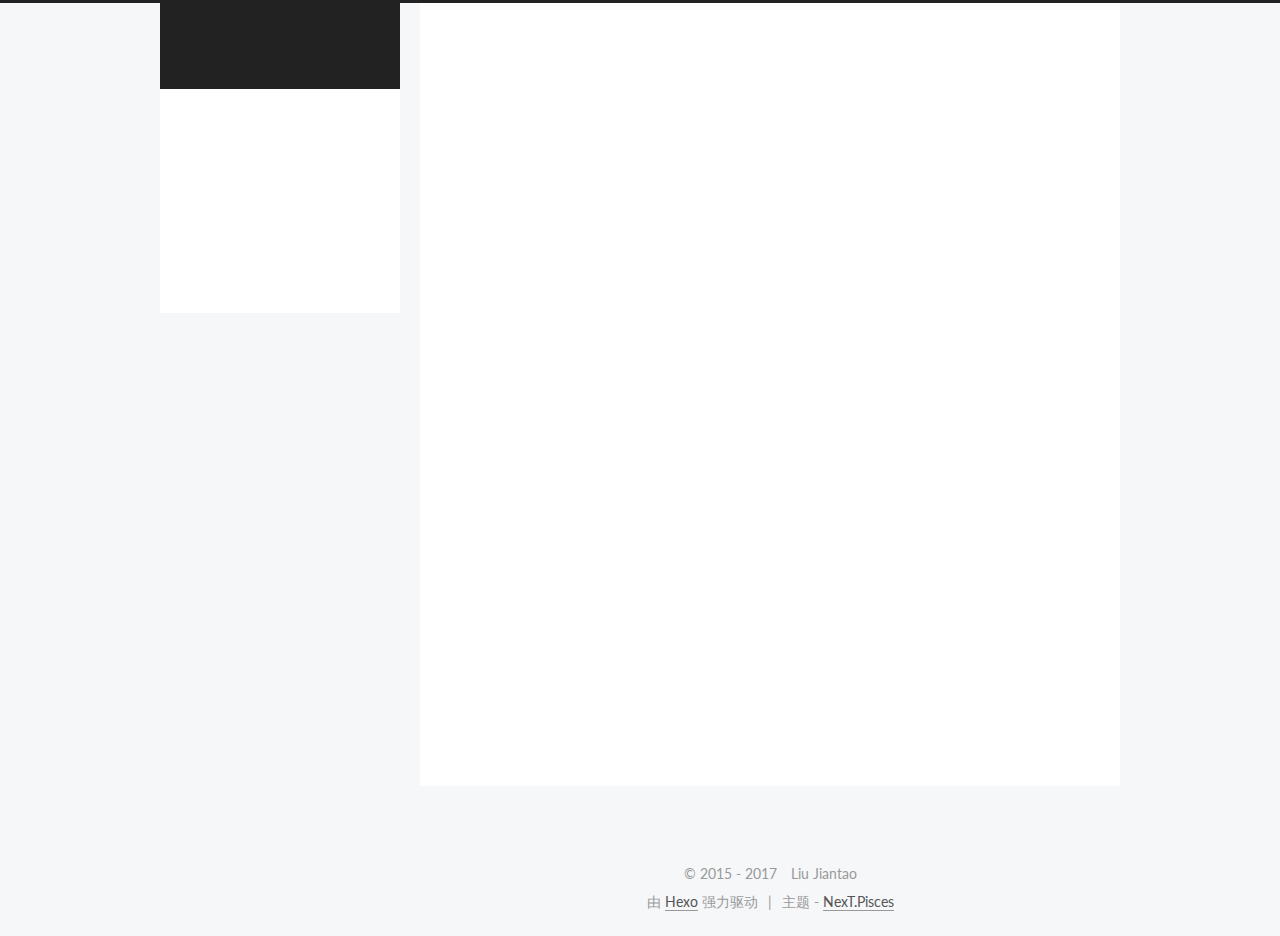
==== commit b80558fd: "Site updated: 2017-07-16 20:12:48" ====
--- a/index.html
+++ b/index.html
@@ -1 +1 @@
-<!DOCTYPE html><html class="theme-next pisces use-motion" lang="zh-Hans"><head><meta charset="UTF-8"><meta http-equiv="X-UA-Compatible" content="IE=edge"><meta name="viewport" content="width=device-width,initial-scale=1,maximum-scale=1"><meta http-equiv="Cache-Control" content="no-transform"><meta http-equiv="Cache-Control" content="no-siteapp"><link href="/lib/fancybox/source/jquery.fancybox.css?v=2.1.5" rel="stylesheet" type="text/css"><link href="//fonts.googleapis.com/css?family=Lato:300,300italic,400,400italic,700,700italic&subset=latin,latin-ext" rel="stylesheet" type="text/css"><link href="/lib/font-awesome/css/font-awesome.min.css?v=4.6.2" rel="stylesheet" type="text/css"><link href="/css/main.css?v=5.1.1" rel="stylesheet" type="text/css"><meta name="keywords" content="Hexo, NexT"><link rel="alternate" href="/atom.xml" title="涛涛的博客" type="application/atom+xml"><link rel="shortcut icon" type="image/x-icon" href="/favicon.ico?v=5.1.1"><meta property="og:type" content="website"><meta property="og:title" content="涛涛的博客"><meta property="og:url" content="http://liujiantao.me/index.html"><meta property="og:site_name" content="涛涛的博客"><meta name="twitter:card" content="summary"><meta name="twitter:title" content="涛涛的博客"><script type="text/javascript" id="hexo.configurations">var NexT=window.NexT||{},CONFIG={root:"/",scheme:"Pisces",sidebar:{position:"left",display:"post",offset:12,offset_float:0,b2t:!1,scrollpercent:!1,onmobile:!1},fancybox:!0,motion:!0,duoshuo:{userId:"0",author:"博主"},algolia:{applicationID:"",apiKey:"",indexName:"",hits:{per_page:10},labels:{input_placeholder:"Search for Posts",hits_empty:"We didn't find any results for the search: ${query}",hits_stats:"${hits} results found in ${time} ms"}}}</script><link rel="canonical" href="http://liujiantao.me/"><title>涛涛的博客</title></head><body itemscope itemtype="http://schema.org/WebPage" lang="zh-Hans"><div class="container sidebar-position-left page-home"><div class="headband"></div><header id="header" class="header" itemscope itemtype="http://schema.org/WPHeader"><div class="header-inner"><div class="site-brand-wrapper"><div class="site-meta"><div class="custom-logo-site-title"><a href="/" class="brand" rel="start"><span class="logo-line-before"><i></i></span> <span class="site-title">涛涛的博客</span> <span class="logo-line-after"><i></i></span></a></div><p class="site-subtitle"></p></div><div class="site-nav-toggle"><button><span class="btn-bar"></span> <span class="btn-bar"></span> <span class="btn-bar"></span></button></div></div><nav class="site-nav"><ul id="menu" class="menu"><li class="menu-item menu-item-home"><a href="/" rel="section"><i class="menu-item-icon fa fa-fw fa-home"></i><br>首页</a></li><li class="menu-item menu-item-about"><a href="/about/" rel="section"><i class="menu-item-icon fa fa-fw fa-user"></i><br>关于</a></li><li class="menu-item menu-item-archives"><a href="/archives/" rel="section"><i class="menu-item-icon fa fa-fw fa-archive"></i><br>归档</a></li><li class="menu-item menu-item-tags"><a href="/tags/" rel="section"><i class="menu-item-icon fa fa-fw fa-tags"></i><br>标签</a></li><li class="menu-item menu-item-sitemap"><a href="/sitemap.xml" rel="section"><i class="menu-item-icon fa fa-fw fa-sitemap"></i><br>站点地图</a></li></ul></nav></div></header><main id="main" class="main"><div class="main-inner"><div class="content-wrap"><div id="content" class="content"><section id="posts" class="posts-expand"><article class="post post-type-normal" itemscope itemtype="http://schema.org/Article"><link itemprop="mainEntityOfPage" href="http://liujiantao.me/2017/07/14/hello/"><span hidden itemprop="author" itemscope itemtype="http://schema.org/Person"><meta itemprop="name" content="Liu Jiantao"><meta itemprop="description" content=""><meta itemprop="image" content="/uploads/my.jpeg"></span><span hidden itemprop="publisher" itemscope itemtype="http://schema.org/Organization"><meta itemprop="name" content="涛涛的博客"></span><header class="post-header"><h1 class="post-title" itemprop="name headline"><a class="post-title-link" href="/2017/07/14/hello/" itemprop="url">Hello</a></h1><div class="post-meta"><span class="post-time"><span class="post-meta-item-icon"><i class="fa fa-calendar-o"></i> </span><span class="post-meta-item-text">发表于</span> <time title="创建于" itemprop="dateCreated datePublished" datetime="2017-07-14T22:07:57+08:00">2017-07-14 </time></span><span id="/2017/07/14/hello/" class="leancloud_visitors" data-flag-title="Hello"><span class="post-meta-divider">|</span> <span class="post-meta-item-icon"><i class="fa fa-eye"></i> </span><span class="post-meta-item-text">阅读次数 </span><span class="leancloud-visitors-count"></span></span></div></header><div class="post-body" itemprop="articleBody"><h2 id="Hello-Hexo"><a href="#Hello-Hexo" class="headerlink" title="Hello Hexo"></a>Hello Hexo</h2><p>今天把博客转移到<a href="http://liujiantao.me">Github</a>上，之前的博客就当是过去了吧</p><h3 id="这篇文章由Hexo生成"><a href="#这篇文章由Hexo生成" class="headerlink" title="这篇文章由Hexo生成"></a>这篇文章由Hexo生成</h3><p>以后都直接使用这个发布文章了</p><h3 id="今后计划"><a href="#今后计划" class="headerlink" title="今后计划"></a>今后计划</h3><p>以后呢，大部分东西偏向自己的一个展示吧，过完这个暑假也正式成为一名大学生了！</p><hr><h2 id="More"><a href="#More" class="headerlink" title="More"></a>More</h2><p>微博：<a href="https://weibo.com/taoge315" target="_blank" rel="external">@刘建涛涛涛</a></p><p>Telegram：<a href="https://t.me/LiuJiantao" target="_blank" rel="external">@LiuJiantao</a></p></div><div></div><div></div><div></div><footer class="post-footer"><div class="post-eof"></div></footer></article><article class="post post-type-normal" itemscope itemtype="http://schema.org/Article"><link itemprop="mainEntityOfPage" href="http://liujiantao.me/2017/07/14/hello-world/"><span hidden itemprop="author" itemscope itemtype="http://schema.org/Person"><meta itemprop="name" content="Liu Jiantao"><meta itemprop="description" content=""><meta itemprop="image" content="/uploads/my.jpeg"></span><span hidden itemprop="publisher" itemscope itemtype="http://schema.org/Organization"><meta itemprop="name" content="涛涛的博客"></span><header class="post-header"><h1 class="post-title" itemprop="name headline"><a class="post-title-link" href="/2017/07/14/hello-world/" itemprop="url">Hello World</a></h1><div class="post-meta"><span class="post-time"><span class="post-meta-item-icon"><i class="fa fa-calendar-o"></i> </span><span class="post-meta-item-text">发表于</span> <time title="创建于" itemprop="dateCreated datePublished" datetime="2017-07-14T21:11:08+08:00">2017-07-14 </time></span><span id="/2017/07/14/hello-world/" class="leancloud_visitors" data-flag-title="Hello World"><span class="post-meta-divider">|</span> <span class="post-meta-item-icon"><i class="fa fa-eye"></i> </span><span class="post-meta-item-text">阅读次数 </span><span class="leancloud-visitors-count"></span></span></div></header><div class="post-body" itemprop="articleBody"><p>Welcome to <a href="https://hexo.io/" target="_blank" rel="external">Hexo</a>! This is your very first post. Check <a href="https://hexo.io/docs/" target="_blank" rel="external">documentation</a> for more info. If you get any problems when using Hexo, you can find the answer in <a href="https://hexo.io/docs/troubleshooting.html" target="_blank" rel="external">troubleshooting</a> or you can ask me on <a href="https://github.com/hexojs/hexo/issues" target="_blank" rel="external">GitHub</a>.</p><h2 id="Quick-Start"><a href="#Quick-Start" class="headerlink" title="Quick Start"></a>Quick Start</h2><h3 id="Create-a-new-post"><a href="#Create-a-new-post" class="headerlink" title="Create a new post"></a>Create a new post</h3><figure class="highlight bash"><table><tr><td class="gutter"><pre><div class="line">1</div></pre></td><td class="code"><pre><div class="line">$ hexo new <span class="string">"My New Post"</span></div></pre></td></tr></table></figure><p>More info: <a href="https://hexo.io/docs/writing.html" target="_blank" rel="external">Writing</a></p><h3 id="Run-server"><a href="#Run-server" class="headerlink" title="Run server"></a>Run server</h3><figure class="highlight bash"><table><tr><td class="gutter"><pre><div class="line">1</div></pre></td><td class="code"><pre><div class="line">$ hexo server</div></pre></td></tr></table></figure><p>More info: <a href="https://hexo.io/docs/server.html" target="_blank" rel="external">Server</a></p><h3 id="Generate-static-files"><a href="#Generate-static-files" class="headerlink" title="Generate static files"></a>Generate static files</h3><figure class="highlight bash"><table><tr><td class="gutter"><pre><div class="line">1</div></pre></td><td class="code"><pre><div class="line">$ hexo generate</div></pre></td></tr></table></figure><p>More info: <a href="https://hexo.io/docs/generating.html" target="_blank" rel="external">Generating</a></p><h3 id="Deploy-to-remote-sites"><a href="#Deploy-to-remote-sites" class="headerlink" title="Deploy to remote sites"></a>Deploy to remote sites</h3><figure class="highlight bash"><table><tr><td class="gutter"><pre><div class="line">1</div></pre></td><td class="code"><pre><div class="line">$ hexo deploy</div></pre></td></tr></table></figure><p>More info: <a href="https://hexo.io/docs/deployment.html" target="_blank" rel="external">Deployment</a></p></div><div></div><div></div><div></div><footer class="post-footer"><div class="post-eof"></div></footer></article></section></div></div><div class="sidebar-toggle"><div class="sidebar-toggle-line-wrap"><span class="sidebar-toggle-line sidebar-toggle-line-first"></span> <span class="sidebar-toggle-line sidebar-toggle-line-middle"></span> <span class="sidebar-toggle-line sidebar-toggle-line-last"></span></div></div><aside id="sidebar" class="sidebar"><div class="sidebar-inner"><section class="site-overview sidebar-panel sidebar-panel-active"><div class="site-author motion-element" itemprop="author" itemscope itemtype="http://schema.org/Person"><img class="site-author-image" itemprop="image" src="/uploads/my.jpeg" alt="Liu Jiantao"><p class="site-author-name" itemprop="name">Liu Jiantao</p><p class="site-description motion-element" itemprop="description"></p></div><nav class="site-state motion-element"><div class="site-state-item site-state-posts"><a href="/archives/"><span class="site-state-item-count">2</span> <span class="site-state-item-name">日志</span></a></div></nav><div class="feed-link motion-element"><a href="/atom.xml" rel="alternate"><i class="fa fa-rss"></i> RSS</a></div><div class="links-of-author motion-element"></div></section></div></aside></div></main><footer id="footer" class="footer"><div class="footer-inner"><div class="copyright">&copy; 2015 - <span itemprop="copyrightYear">2017</span> <span class="with-love"><i class="fa fa-heart"></i> </span><span class="author" itemprop="copyrightHolder">Liu Jiantao</span></div><div class="powered-by">由 <a class="theme-link" href="https://hexo.io">Hexo</a> 强力驱动</div><div class="theme-info">主题 - <a class="theme-link" href="https://github.com/iissnan/hexo-theme-next">NexT.Pisces</a></div></div></footer><div class="back-to-top"><i class="fa fa-arrow-up"></i></div></div><script type="text/javascript">"[object Function]"!==Object.prototype.toString.call(window.Promise)&&(window.Promise=null)</script><script type="text/javascript" src="/lib/jquery/index.js?v=2.1.3"></script><script type="text/javascript" src="/lib/fastclick/lib/fastclick.min.js?v=1.0.6"></script><script type="text/javascript" src="/lib/jquery_lazyload/jquery.lazyload.js?v=1.9.7"></script><script type="text/javascript" src="/lib/velocity/velocity.min.js?v=1.2.1"></script><script type="text/javascript" src="/lib/velocity/velocity.ui.min.js?v=1.2.1"></script><script type="text/javascript" src="/lib/fancybox/source/jquery.fancybox.pack.js?v=2.1.5"></script><script type="text/javascript" src="/lib/canvas-nest/canvas-nest.min.js"></script><script type="text/javascript" src="/js/src/utils.js?v=5.1.1"></script><script type="text/javascript" src="/js/src/motion.js?v=5.1.1"></script><script type="text/javascript" src="/js/src/affix.js?v=5.1.1"></script><script type="text/javascript" src="/js/src/schemes/pisces.js?v=5.1.1"></script><script type="text/javascript" src="/js/src/scrollspy.js?v=5.1.1"></script><script type="text/javascript" src="/js/src/post-details.js?v=5.1.1"></script><script type="text/javascript" src="/js/src/bootstrap.js?v=5.1.1"></script><script src="https://cdn1.lncld.net/static/js/av-core-mini-0.6.4.js"></script><script>AV.initialize("h0unWbs6BUkSQUcJCv1wVqBu-gzGzoHsz","ksalfWzM1YhvYLICbATzzbup")</script><script>function showTime(e){var t=new AV.Query(e),n=[],o=$(".leancloud_visitors");o.each(function(){n.push($(this).attr("id").trim())}),t.containedIn("url",n),t.find().done(function(e){if(0!==e.length){for(c=0;c<e.length;c++){var t=e[c],i=t.get("url"),s=t.get("time"),l=document.getElementById(i);$(l).find(".leancloud-visitors-count").text(s)}for(var c=0;c<n.length;c++){var i=n[c],l=document.getElementById(i),r=$(l).find(".leancloud-visitors-count");""==r.text()&&r.text(0)}}else o.find(".leancloud-visitors-count").text(0)}).fail(function(e,t){console.log("Error: "+t.code+" "+t.message)})}function addCount(e){var t=$(".leancloud_visitors"),n=t.attr("id").trim(),o=t.attr("data-flag-title").trim(),i=new AV.Query(e);i.equalTo("url",n),i.find({success:function(t){if(t.length>0){var i=t[0];i.fetchWhenSave(!0),i.increment("time"),i.save(null,{success:function(e){$(document.getElementById(n)).find(".leancloud-visitors-count").text(e.get("time"))},error:function(e,t){console.log("Failed to save Visitor num, with error message: "+t.message)}})}else{var s=new e,l=new AV.ACL;l.setPublicReadAccess(!0),l.setPublicWriteAccess(!0),s.setACL(l),s.set("title",o),s.set("url",n),s.set("time",1),s.save(null,{success:function(e){$(document.getElementById(n)).find(".leancloud-visitors-count").text(e.get("time"))},error:function(e,t){console.log("Failed to create")}})}},error:function(e){console.log("Error:"+e.code+" "+e.message)}})}$(function(){var e=AV.Object.extend("Counter");1==$(".leancloud_visitors").length?addCount(e):$(".post-title-link").length>1&&showTime(e)})</script></body></html>+<!DOCTYPE html><html class="theme-next pisces use-motion" lang="zh-Hans"><head><meta charset="UTF-8"><meta http-equiv="X-UA-Compatible" content="IE=edge"><meta name="viewport" content="width=device-width,initial-scale=1,maximum-scale=1"><meta http-equiv="Cache-Control" content="no-transform"><meta http-equiv="Cache-Control" content="no-siteapp"><link href="/lib/fancybox/source/jquery.fancybox.css?v=2.1.5" rel="stylesheet" type="text/css"><link href="//fonts.googleapis.com/css?family=Lato:300,300italic,400,400italic,700,700italic&subset=latin,latin-ext" rel="stylesheet" type="text/css"><link href="/lib/font-awesome/css/font-awesome.min.css?v=4.6.2" rel="stylesheet" type="text/css"><link href="/css/main.css?v=5.1.1" rel="stylesheet" type="text/css"><meta name="keywords" content="Hexo, NexT"><link rel="alternate" href="/atom.xml" title="涛涛的博客" type="application/atom+xml"><link rel="shortcut icon" type="image/x-icon" href="/favicon.ico?v=5.1.1"><meta property="og:type" content="website"><meta property="og:title" content="涛涛的博客"><meta property="og:url" content="http://liujiantao.me/index.html"><meta property="og:site_name" content="涛涛的博客"><meta name="twitter:card" content="summary"><meta name="twitter:title" content="涛涛的博客"><script type="text/javascript" id="hexo.configurations">var NexT=window.NexT||{},CONFIG={root:"/",scheme:"Pisces",sidebar:{position:"left",display:"post",offset:12,offset_float:0,b2t:!1,scrollpercent:!1,onmobile:!1},fancybox:!0,motion:!0,duoshuo:{userId:"0",author:"博主"},algolia:{applicationID:"",apiKey:"",indexName:"",hits:{per_page:10},labels:{input_placeholder:"Search for Posts",hits_empty:"We didn't find any results for the search: ${query}",hits_stats:"${hits} results found in ${time} ms"}}}</script><link rel="canonical" href="http://liujiantao.me/"><title>涛涛的博客</title></head><body itemscope itemtype="http://schema.org/WebPage" lang="zh-Hans"><div class="container sidebar-position-left page-home"><div class="headband"></div><header id="header" class="header" itemscope itemtype="http://schema.org/WPHeader"><div class="header-inner"><div class="site-brand-wrapper"><div class="site-meta"><div class="custom-logo-site-title"><a href="/" class="brand" rel="start"><span class="logo-line-before"><i></i></span> <span class="site-title">涛涛的博客</span> <span class="logo-line-after"><i></i></span></a></div><p class="site-subtitle"></p></div><div class="site-nav-toggle"><button><span class="btn-bar"></span> <span class="btn-bar"></span> <span class="btn-bar"></span></button></div></div><nav class="site-nav"><ul id="menu" class="menu"><li class="menu-item menu-item-home"><a href="/" rel="section"><i class="menu-item-icon fa fa-fw fa-home"></i><br>首页</a></li><li class="menu-item menu-item-about"><a href="/about/" rel="section"><i class="menu-item-icon fa fa-fw fa-user"></i><br>关于</a></li><li class="menu-item menu-item-archives"><a href="/archives/" rel="section"><i class="menu-item-icon fa fa-fw fa-archive"></i><br>归档</a></li><li class="menu-item menu-item-tags"><a href="/tags/" rel="section"><i class="menu-item-icon fa fa-fw fa-tags"></i><br>标签</a></li><li class="menu-item menu-item-sitemap"><a href="/sitemap.xml" rel="section"><i class="menu-item-icon fa fa-fw fa-sitemap"></i><br>站点地图</a></li></ul></nav></div></header><main id="main" class="main"><div class="main-inner"><div class="content-wrap"><div id="content" class="content"><section id="posts" class="posts-expand"><article class="post post-type-normal" itemscope itemtype="http://schema.org/Article"><link itemprop="mainEntityOfPage" href="http://liujiantao.me/2017/07/14/hello/"><span hidden itemprop="author" itemscope itemtype="http://schema.org/Person"><meta itemprop="name" content="Liu Jiantao"><meta itemprop="description" content=""><meta itemprop="image" content="/uploads/my.jpeg"></span><span hidden itemprop="publisher" itemscope itemtype="http://schema.org/Organization"><meta itemprop="name" content="涛涛的博客"></span><header class="post-header"><h1 class="post-title" itemprop="name headline"><a class="post-title-link" href="/2017/07/14/hello/" itemprop="url">Hello</a></h1><div class="post-meta"><span class="post-time"><span class="post-meta-item-icon"><i class="fa fa-calendar-o"></i> </span><span class="post-meta-item-text">发表于</span> <time title="创建于" itemprop="dateCreated datePublished" datetime="2017-07-14T22:07:57+08:00">2017-07-14 </time></span><span id="/2017/07/14/hello/" class="leancloud_visitors" data-flag-title="Hello"><span class="post-meta-divider">|</span> <span class="post-meta-item-icon"><i class="fa fa-eye"></i> </span><span class="post-meta-item-text">阅读次数 </span><span class="leancloud-visitors-count"></span></span></div></header><div class="post-body" itemprop="articleBody"><h2 id="Hello-Hexo"><a href="#Hello-Hexo" class="headerlink" title="Hello Hexo"></a>Hello Hexo</h2><p>今天把博客转移到<a href="http://liujiantao.me">Github</a>上，之前的博客就当是过去了吧</p><h3 id="这篇文章由Hexo生成"><a href="#这篇文章由Hexo生成" class="headerlink" title="这篇文章由Hexo生成"></a>这篇文章由Hexo生成</h3><p>以后都直接使用这个发布文章了</p><h3 id="今后计划"><a href="#今后计划" class="headerlink" title="今后计划"></a>今后计划</h3><p>以后呢，大部分东西偏向自己的一个展示吧，过完这个暑假也正式成为一名大学生了！</p><hr><h2 id="More"><a href="#More" class="headerlink" title="More"></a>More</h2><p>微博：<a href="https://weibo.com/taoge315" target="_blank" rel="external">@刘建涛涛涛</a></p><p>Telegram：<a href="https://t.me/LiuJiantao" target="_blank" rel="external">@LiuJiantao</a></p></div><div></div><div></div><div></div><footer class="post-footer"><div class="post-eof"></div></footer></article></section></div></div><div class="sidebar-toggle"><div class="sidebar-toggle-line-wrap"><span class="sidebar-toggle-line sidebar-toggle-line-first"></span> <span class="sidebar-toggle-line sidebar-toggle-line-middle"></span> <span class="sidebar-toggle-line sidebar-toggle-line-last"></span></div></div><aside id="sidebar" class="sidebar"><div class="sidebar-inner"><section class="site-overview sidebar-panel sidebar-panel-active"><div class="site-author motion-element" itemprop="author" itemscope itemtype="http://schema.org/Person"><img class="site-author-image" itemprop="image" src="/uploads/my.jpeg" alt="Liu Jiantao"><p class="site-author-name" itemprop="name">Liu Jiantao</p><p class="site-description motion-element" itemprop="description"></p></div><nav class="site-state motion-element"><div class="site-state-item site-state-posts"><a href="/archives/"><span class="site-state-item-count">1</span> <span class="site-state-item-name">日志</span></a></div></nav><div class="feed-link motion-element"><a href="/atom.xml" rel="alternate"><i class="fa fa-rss"></i> RSS</a></div><div class="links-of-author motion-element"></div></section></div></aside></div></main><footer id="footer" class="footer"><div class="footer-inner"><div class="copyright">&copy; 2015 - <span itemprop="copyrightYear">2017</span> <span class="with-love"><i class="fa fa-heart"></i> </span><span class="author" itemprop="copyrightHolder">Liu Jiantao</span></div><div class="powered-by">由 <a class="theme-link" href="https://hexo.io">Hexo</a> 强力驱动</div><div class="theme-info">主题 - <a class="theme-link" href="https://github.com/iissnan/hexo-theme-next">NexT.Pisces</a></div></div></footer><div class="back-to-top"><i class="fa fa-arrow-up"></i></div></div><script type="text/javascript">"[object Function]"!==Object.prototype.toString.call(window.Promise)&&(window.Promise=null)</script><script type="text/javascript" src="/lib/jquery/index.js?v=2.1.3"></script><script type="text/javascript" src="/lib/fastclick/lib/fastclick.min.js?v=1.0.6"></script><script type="text/javascript" src="/lib/jquery_lazyload/jquery.lazyload.js?v=1.9.7"></script><script type="text/javascript" src="/lib/velocity/velocity.min.js?v=1.2.1"></script><script type="text/javascript" src="/lib/velocity/velocity.ui.min.js?v=1.2.1"></script><script type="text/javascript" src="/lib/fancybox/source/jquery.fancybox.pack.js?v=2.1.5"></script><script type="text/javascript" src="/lib/canvas-nest/canvas-nest.min.js"></script><script type="text/javascript" src="/js/src/utils.js?v=5.1.1"></script><script type="text/javascript" src="/js/src/motion.js?v=5.1.1"></script><script type="text/javascript" src="/js/src/affix.js?v=5.1.1"></script><script type="text/javascript" src="/js/src/schemes/pisces.js?v=5.1.1"></script><script type="text/javascript" src="/js/src/scrollspy.js?v=5.1.1"></script><script type="text/javascript" src="/js/src/post-details.js?v=5.1.1"></script><script type="text/javascript" src="/js/src/bootstrap.js?v=5.1.1"></script><script src="https://cdn1.lncld.net/static/js/av-core-mini-0.6.4.js"></script><script>AV.initialize("h0unWbs6BUkSQUcJCv1wVqBu-gzGzoHsz","ksalfWzM1YhvYLICbATzzbup")</script><script>function showTime(e){var t=new AV.Query(e),n=[],o=$(".leancloud_visitors");o.each(function(){n.push($(this).attr("id").trim())}),t.containedIn("url",n),t.find().done(function(e){if(0!==e.length){for(c=0;c<e.length;c++){var t=e[c],i=t.get("url"),s=t.get("time"),l=document.getElementById(i);$(l).find(".leancloud-visitors-count").text(s)}for(var c=0;c<n.length;c++){var i=n[c],l=document.getElementById(i),r=$(l).find(".leancloud-visitors-count");""==r.text()&&r.text(0)}}else o.find(".leancloud-visitors-count").text(0)}).fail(function(e,t){console.log("Error: "+t.code+" "+t.message)})}function addCount(e){var t=$(".leancloud_visitors"),n=t.attr("id").trim(),o=t.attr("data-flag-title").trim(),i=new AV.Query(e);i.equalTo("url",n),i.find({success:function(t){if(t.length>0){var i=t[0];i.fetchWhenSave(!0),i.increment("time"),i.save(null,{success:function(e){$(document.getElementById(n)).find(".leancloud-visitors-count").text(e.get("time"))},error:function(e,t){console.log("Failed to save Visitor num, with error message: "+t.message)}})}else{var s=new e,l=new AV.ACL;l.setPublicReadAccess(!0),l.setPublicWriteAccess(!0),s.setACL(l),s.set("title",o),s.set("url",n),s.set("time",1),s.save(null,{success:function(e){$(document.getElementById(n)).find(".leancloud-visitors-count").text(e.get("time"))},error:function(e,t){console.log("Failed to create")}})}},error:function(e){console.log("Error:"+e.code+" "+e.message)}})}$(function(){var e=AV.Object.extend("Counter");1==$(".leancloud_visitors").length?addCount(e):$(".post-title-link").length>1&&showTime(e)})</script></body></html>--- a/css/main.css
+++ b/css/main.css
@@ -1 +1 @@
-html{font-family:sans-serif;-ms-text-size-adjust:100%;-webkit-text-size-adjust:100%}body{margin:0}article,aside,details,figcaption,figure,footer,header,hgroup,main,menu,nav,section,summary{display:block}audio,canvas,progress,video{display:inline-block;vertical-align:baseline}audio:not([controls]){display:none;height:0}[hidden],template{display:none}a{background-color:transparent}a:active,a:hover{outline:0}abbr[title]{border-bottom:1px dotted}b,strong{font-weight:700}dfn{font-style:italic}h1{font-size:2em;margin:.67em 0}mark{background:#ff0;color:#000}small{font-size:80%}sub,sup{font-size:75%;line-height:0;position:relative;vertical-align:baseline}sup{top:-.5em}sub{bottom:-.25em}img{border:0}svg:not(:root){overflow:hidden}figure{margin:1em 40px}hr{-moz-box-sizing:content-box;box-sizing:content-box;height:0}pre{overflow:auto}code,kbd,pre,samp{font-family:monospace,monospace;font-size:1em}button,input,optgroup,select,textarea{color:inherit;font:inherit;margin:0}button{overflow:visible}button,select{text-transform:none}button,html input[type=button],input[type=reset],input[type=submit]{-webkit-appearance:button;cursor:pointer}button[disabled],html input[disabled]{cursor:default}button::-moz-focus-inner,input::-moz-focus-inner{border:0;padding:0}input{line-height:normal}input[type=checkbox],input[type=radio]{box-sizing:border-box;padding:0}input[type=number]::-webkit-inner-spin-button,input[type=number]::-webkit-outer-spin-button{height:auto}input[type=search]{-webkit-appearance:textfield;-moz-box-sizing:content-box;-webkit-box-sizing:content-box;box-sizing:content-box}input[type=search]::-webkit-search-cancel-button,input[type=search]::-webkit-search-decoration{-webkit-appearance:none}fieldset{border:1px solid silver;margin:0 2px;padding:.35em .625em .75em}legend{border:0;padding:0}textarea{overflow:auto}optgroup{font-weight:700}table{border-collapse:collapse;border-spacing:0}td,th{padding:0}::selection{background:#262a30;color:#fff}body{position:relative;font-family:Lato,"PingFang SC","Microsoft YaHei",sans-serif;font-size:14px;line-height:2;color:#555;background:#f5f7f9}@media (max-width:767px){body{padding-right:0!important}}@media (min-width:768px) and (max-width:991px){body{padding-right:0!important}}@media (min-width:1600px){body{font-size:16px}}h1,h2,h3,h4,h5,h6{margin:0;padding:0;font-weight:700;line-height:1.5;font-family:Lato,"PingFang SC","Microsoft YaHei",sans-serif}h2,h3,h4,h5,h6{margin:20px 0 15px}h1{font-size:22px}@media (max-width:767px){h1{font-size:18px}}h2{font-size:20px}@media (max-width:767px){h2{font-size:16px}}h3{font-size:18px}@media (max-width:767px){h3{font-size:14px}}h4{font-size:16px}@media (max-width:767px){h4{font-size:12px}}h5{font-size:14px}@media (max-width:767px){h5{font-size:10px}}h6{font-size:12px}@media (max-width:767px){h6{font-size:8px}}p{margin:0 0 25px 0}a{color:#555;text-decoration:none;border-bottom:1px solid #999;word-wrap:break-word}a:hover{color:#222;border-bottom-color:#222}blockquote{margin:0;padding:0}img{display:block;margin:auto;max-width:100%;height:auto}hr{margin:40px 0;height:3px;border:none;background-color:#ddd;background-image:repeating-linear-gradient(-45deg,#fff,#fff 4px,transparent 4px,transparent 8px)}blockquote{padding:0 15px;color:#666;border-left:4px solid #ddd}blockquote cite::before{content:"-";padding:0 5px}dt{font-weight:700}dd{margin:0;padding:0}.text-left{text-align:left}.text-center{text-align:center}.text-right{text-align:right}.text-justify{text-align:justify}.text-nowrap{white-space:nowrap}.text-lowercase{text-transform:lowercase}.text-uppercase{text-transform:uppercase}.text-capitalize{text-transform:capitalize}.center-block{display:block;margin-left:auto;margin-right:auto}.clearfix:after,.clearfix:before{content:" ";display:table}.clearfix:after{clear:both}.pullquote{width:45%}.pullquote.left{float:left;margin-left:5px;margin-right:10px}.pullquote.right{float:right;margin-left:10px;margin-right:5px}.affix.affix.affix{position:fixed}.translation{margin-top:-20px;font-size:14px;color:#999}.scrollbar-measure{width:100px;height:100px;overflow:scroll;position:absolute;top:-9999px}.use-motion .motion-element{opacity:0}table{margin:20px 0;width:100%;border-collapse:collapse;border-spacing:0;border:1px solid #ddd;font-size:14px;table-layout:fixed;word-wrap:break-all}table>tbody>tr:nth-of-type(odd){background-color:#f9f9f9}table>tbody>tr:hover{background-color:#f5f5f5}caption,td,th{padding:8px;text-align:left;vertical-align:middle;font-weight:400}td,th{border-bottom:3px solid #ddd;border-right:1px solid #eee}th{padding-bottom:10px;font-weight:700}td{border-bottom-width:1px}body,html{height:100%}.container{position:relative;min-height:100%}.header-inner{margin:0 auto;padding:100px 0 70px;width:700px}@media (min-width:1600px){.container .header-inner{width:900px}}.main{padding-bottom:150px}.main-inner{margin:0 auto;width:700px}@media (min-width:1600px){.container .main-inner{width:900px}}.footer{position:absolute;left:0;bottom:0;width:100%;min-height:50px}.footer-inner{box-sizing:border-box;margin:20px auto;width:700px}@media (min-width:1600px){.container .footer-inner{width:900px}}.highlight,pre{overflow:auto;margin:20px 0;padding:0;font-size:13px;color:#4d4d4c;background:#f7f7f7;line-height:1.6}code,pre{font-family:consolas,Menlo,"PingFang SC","Microsoft YaHei",monospace}code{padding:2px 4px;word-wrap:break-word;color:#555;background:#eee;border-radius:3px;font-size:13px}pre code{padding:0;color:#4d4d4c;background:0 0;text-shadow:none}.highlight{border-radius:1px}.highlight pre{border:none;margin:0;padding:10px 0}.highlight table{margin:0;width:auto;border:none}.highlight td{border:none;padding:0}.highlight figcaption{font-size:1em;color:#4d4d4c;line-height:1em;margin-bottom:1em}.highlight figcaption:after,.highlight figcaption:before{content:" ";display:table}.highlight figcaption:after{clear:both}.highlight figcaption a{float:right;color:#4d4d4c}.highlight figcaption a:hover{border-bottom-color:#4d4d4c}.highlight .gutter pre{padding-left:10px;padding-right:10px;color:#869194;text-align:right;background-color:#eff2f3}.highlight .code pre{width:100%;padding-left:10px;padding-right:10px;background-color:#f7f7f7}.highlight .line{height:20px}.gutter{-webkit-user-select:none;-moz-user-select:none;-ms-user-select:none;user-select:none}.gist table{width:auto}.gist table td{border:none}pre .deletion{background:#fdd}pre .addition{background:#dfd}pre .meta{color:#8959a8}pre .comment{color:#8e908c}pre .attribute,pre .css .class,pre .css .id,pre .css .pseudo,pre .html .doctype,pre .regexp,pre .ruby .constant,pre .tag,pre .variable,pre .xml .doctype,pre .xml .pi,pre .xml .tag .title{color:#c82829}pre .built_in,pre .command,pre .constant,pre .literal,pre .number,pre .params,pre .preprocessor{color:#f5871f}pre .css .rules .attribute,pre .formula,pre .header,pre .inheritance,pre .number,pre .ruby .class .title,pre .ruby .symbol,pre .special,pre .string,pre .value,pre .xml .cdata{color:#718c00}pre .css .hexcolor,pre .title{color:#3e999f}pre .coffeescript .title,pre .function,pre .javascript .title,pre .perl .sub,pre .python .decorator,pre .python .title,pre .ruby .function .title,pre .ruby .title .keyword{color:#4271ae}pre .javascript .function,pre .keyword{color:#8959a8}.full-image.full-image.full-image{border:none;max-width:100%;width:auto;margin:20px auto}@media (min-width:992px){.full-image.full-image.full-image{max-width:none;width:118%;margin:0 -9%}}.blockquote-center,.page-home .post-type-quote blockquote,.page-post-detail .post-type-quote blockquote{position:relative;margin:40px 0;padding:0;border-left:none;text-align:center}.blockquote-center::after,.blockquote-center::before,.page-home .post-type-quote blockquote::after,.page-home .post-type-quote blockquote::before,.page-post-detail .post-type-quote blockquote::after,.page-post-detail .post-type-quote blockquote::before{position:absolute;content:' ';display:block;width:100%;height:24px;opacity:.2;background-repeat:no-repeat;background-position:0 -6px;background-size:22px 22px}.blockquote-center::before,.page-home .post-type-quote blockquote::before,.page-post-detail .post-type-quote blockquote::before{top:-20px;background-image:url(../images/quote-l.svg);border-top:1px solid #ccc}.blockquote-center::after,.page-home .post-type-quote blockquote::after,.page-post-detail .post-type-quote blockquote::after{bottom:-20px;background-image:url(../images/quote-r.svg);border-bottom:1px solid #ccc;background-position:100% 8px}.blockquote-center div,.blockquote-center p,.page-home .post-type-quote blockquote div,.page-home .post-type-quote blockquote p,.page-post-detail .post-type-quote blockquote div,.page-post-detail .post-type-quote blockquote p{text-align:center}.post .post-body .group-picture img{box-sizing:border-box;padding:0 3px;border:none}.post .group-picture-row{overflow:hidden;margin-top:6px}.post .group-picture-row:first-child{margin-top:0}.post .group-picture-column{float:left}.page-post-detail .post-body .group-picture-column{float:none;margin-top:10px;width:auto!important}.page-post-detail .post-body .group-picture-column img{margin:0 auto}.page-archive .group-picture-container{overflow:hidden}.page-archive .group-picture-row{float:left}.page-archive .group-picture-row:first-child{margin-top:6px}.page-archive .group-picture-column{max-width:150px;max-height:150px}.note{padding:20px;margin:20px 0;border:1px solid #eee;border-left-width:5px;border-radius:3px}.note h2,.note h3,.note h4,.note h5,.note h6{margin-top:0;margin-bottom:5px;padding-top:0!important}.note p:last-child{margin-bottom:0}.note code{border-radius:3px}.note+.note{margin-top:-5px}.default{border-left-color:#777}.default h2,.default h3,.default h4,.default h5,.default h6{color:#777}.primary{border-left-color:#428bca}.primary h2,.primary h3,.primary h4,.primary h5,.primary h6{color:#428bca}.success{border-left-color:#5cb85c}.success h2,.success h3,.success h4,.success h5,.success h6{color:#5cb85c}.danger{border-left-color:#d9534f}.danger h2,.danger h3,.danger h4,.danger h5,.danger h6{color:#d9534f}.warning{border-left-color:#f0ad4e}.warning h2,.warning h3,.warning h4,.warning h5,.warning h6{color:#f0ad4e}.info{border-left-color:#5bc0de}.info h2,.info h3,.info h4,.info h5,.info h6{color:#5bc0de}.btn{display:inline-block;padding:0 20px;font-size:14px;color:#fff;background:#222;border:2px solid #555;text-decoration:none;border-radius:0;transition-property:background-color;transition-duration:.2s;transition-timing-function:ease-in-out;transition-delay:0s}.btn:hover,.post-button .btn:hover{border-color:#222;color:#fff;background:#222}.btn-bar{display:block;width:22px;height:2px;background:#555;border-radius:1px}.btn-bar+.btn-bar{margin-top:4px}.pagination{margin:120px 0 40px;text-align:center;border-top:1px solid #eee}.page-number-basic,.pagination .next,.pagination .page-number,.pagination .prev,.pagination .space{display:inline-block;position:relative;top:-1px;margin:0 10px;padding:0 10px;line-height:30px}@media (max-width:767px){.page-number-basic,.pagination .next,.pagination .page-number,.pagination .prev,.pagination .space{margin:0 5px}}.pagination .next,.pagination .page-number,.pagination .prev{border-bottom:0;border-top:1px solid #eee;transition-property:border-color;transition-duration:.2s;transition-timing-function:ease-in-out;transition-delay:0s}.pagination .next:hover,.pagination .page-number:hover,.pagination .prev:hover{border-top-color:#222}.pagination .space{padding:0;margin:0}.pagination .prev{margin-left:0}.pagination .next{margin-right:0}.pagination .page-number.current{color:#fff;background:#ccc;border-top-color:#ccc}@media (max-width:767px){.pagination{border-top:none}.pagination .next,.pagination .page-number,.pagination .prev{margin-bottom:10px;border-top:0;border-bottom:1px solid #eee}.pagination .next:hover,.pagination .page-number:hover,.pagination .prev:hover{border-bottom-color:#222}}.comments{margin:60px 20px 0}.tag-cloud{text-align:center}.tag-cloud a{display:inline-block;margin:10px}.back-to-top{box-sizing:border-box;position:fixed;bottom:-100px;right:30px;z-index:1050;padding:0 6px;width:24px;background:#222;font-size:12px;opacity:.6;color:#fff;cursor:pointer;text-align:center;-webkit-transform:translateZ(0);transition-property:bottom;transition-duration:.2s;transition-timing-function:ease-in-out;transition-delay:0s}@media (min-width:768px) and (max-width:991px){.back-to-top{display:none!important}}@media (max-width:767px){.back-to-top{display:none!important}}.back-to-top.back-to-top-on{bottom:30px}.header{background:0 0}.header-inner{position:relative}.headband{height:3px;background:#222}.site-meta{margin:0;text-align:center}@media (max-width:767px){.site-meta{text-align:center}}.brand{position:relative;display:inline-block;padding:0 40px;color:#fff;background:#222;border-bottom:none}.brand:hover{color:#fff}.logo{display:inline-block;margin-right:5px;line-height:36px;vertical-align:top}.site-title{display:inline-block;vertical-align:top;line-height:36px;font-size:20px;font-weight:400;font-family:Lato,"PingFang SC","Microsoft YaHei",sans-serif}.site-subtitle{margin-top:10px;font-size:13px;color:#ddd}.use-motion .brand{opacity:0}.use-motion .logo,.use-motion .site-subtitle,.use-motion .site-title{opacity:0;position:relative;top:-10px}.site-nav-toggle{display:none;position:absolute;top:10px;left:10px}@media (max-width:767px){.site-nav-toggle{display:block}}.site-nav-toggle button{margin-top:2px;padding:9px 10px;background:0 0;border:none}@media (max-width:767px){.site-nav{display:none;margin:0 -10px;padding:0 10px;clear:both;border-top:1px solid #ddd}}@media (min-width:768px) and (max-width:991px){.site-nav{display:block!important}}@media (min-width:992px){.site-nav{display:block!important}}.menu{margin-top:20px;padding-left:0;text-align:center}.menu .menu-item{display:inline-block;margin:0 10px;list-style:none}@media screen and (max-width:767px){.menu .menu-item{margin-top:10px}}.menu .menu-item a{display:block;font-size:13px;line-height:inherit;border-bottom:1px solid transparent;transition-property:border-color;transition-duration:.2s;transition-timing-function:ease-in-out;transition-delay:0s}.menu .menu-item a:hover,.menu-item-active a{border-bottom-color:#222}.menu .menu-item .fa{margin-right:5px}.use-motion .menu-item{opacity:0}.post-body{font-family:Lato,"PingFang SC","Microsoft YaHei",sans-serif}@media (max-width:767px){.post-body{word-break:break-word}}.post-body .fancybox img{display:block!important;margin:0 auto;cursor:pointer;cursor:zoom-in;cursor:-webkit-zoom-in}.post-body .figure .caption,.post-body .image-caption{margin:10px auto 15px;text-align:center;font-size:14px;color:#999;font-weight:700;line-height:1}.post-sticky-flag{display:inline-block;font-size:16px;-ms-transform:rotate(30deg);-webkit-transform:rotate(30deg);-moz-transform:rotate(30deg);-ms-transform:rotate(30deg);-o-transform:rotate(30deg);transform:rotate(30deg)}.posts-expand{padding-top:40px}@media (max-width:767px){.posts-expand{margin:0 20px}.post-body pre{padding:10px}.post-body pre .gutter pre{padding-right:10px}.post-body .highlight{margin-left:0;margin-right:0;padding:0}.post-body .highlight .gutter pre{padding-right:10px}}@media (min-width:992px){.posts-expand .post-body{text-align:justify}}.posts-expand .post-body h2,.posts-expand .post-body h3,.posts-expand .post-body h4,.posts-expand .post-body h5,.posts-expand .post-body h6{padding-top:10px}.posts-expand .post-body h2 .header-anchor,.posts-expand .post-body h3 .header-anchor,.posts-expand .post-body h4 .header-anchor,.posts-expand .post-body h5 .header-anchor,.posts-expand .post-body h6 .header-anchor{float:right;margin-left:10px;color:#ccc;border-bottom-style:none;visibility:hidden}.posts-expand .post-body h2 .header-anchor:hover,.posts-expand .post-body h3 .header-anchor:hover,.posts-expand .post-body h4 .header-anchor:hover,.posts-expand .post-body h5 .header-anchor:hover,.posts-expand .post-body h6 .header-anchor:hover{color:inherit}.posts-expand .post-body h2:hover .header-anchor,.posts-expand .post-body h3:hover .header-anchor,.posts-expand .post-body h4:hover .header-anchor,.posts-expand .post-body h5:hover .header-anchor,.posts-expand .post-body h6:hover .header-anchor{visibility:visible}.posts-expand .post-body ul li{list-style:circle}.posts-expand .post-body img{box-sizing:border-box;margin:auto;padding:3px;border:1px solid #ddd}.posts-expand .fancybox img{margin:0 auto}@media (max-width:767px){.posts-collapse{margin:0 20px}.posts-collapse .post-meta,.posts-collapse .post-title{display:block;width:auto;text-align:left}}.posts-collapse{position:relative;z-index:1010;margin-left:55px}.posts-collapse::after{content:" ";position:absolute;top:20px;left:0;margin-left:-2px;width:4px;height:100%;background:#f5f5f5;z-index:-1}@media (max-width:767px){.posts-collapse{margin:0 20px}}.posts-collapse .collection-title{position:relative;margin:60px 0}.posts-collapse .collection-title h1,.posts-collapse .collection-title h2{margin-left:20px}.posts-collapse .collection-title small{color:#bbb;margin-left:5px}.posts-collapse .collection-title::before{content:" ";position:absolute;left:0;top:50%;margin-left:-4px;margin-top:-4px;width:8px;height:8px;background:#bbb;border-radius:50%}.posts-collapse .post{margin:30px 0}.posts-collapse .post-header{position:relative;transition-duration:.2s;transition-timing-function:ease-in-out;transition-delay:0s;transition-property:border;border-bottom:1px dashed #ccc}.posts-collapse .post-header::before{content:" ";position:absolute;left:0;top:12px;width:6px;height:6px;margin-left:-4px;background:#bbb;border-radius:50%;border:1px solid #fff;transition-duration:.2s;transition-timing-function:ease-in-out;transition-delay:0s;transition-property:background}.posts-collapse .post-header:hover{border-bottom-color:#666}.posts-collapse .post-header:hover::before{background:#222}.posts-collapse .post-meta{position:absolute;font-size:12px;left:20px;top:5px}.posts-collapse .post-comments-count{display:none}.posts-collapse .post-title{margin-left:60px;font-size:16px;font-weight:400;line-height:inherit}.posts-collapse .post-title::after{margin-left:3px;opacity:.6}.posts-collapse .post-title a{color:#666;border-bottom:none}.page-home .post-type-quote .post-header,.page-home .post-type-quote .post-tags,.page-post-detail .post-type-quote .post-header,.page-post-detail .post-type-quote .post-tags{display:none}.posts-expand .post-title{font-size:26px;text-align:center;word-break:break-word;font-weight:400}@media (max-width:767px){.posts-expand .post-title{font-size:22px}}.posts-expand .post-title-link{display:inline-block;position:relative;color:#555;border-bottom:none;line-height:1.2;vertical-align:top}.posts-expand .post-title-link::before{content:"";position:absolute;width:100%;height:2px;bottom:0;left:0;background-color:#000;visibility:hidden;-webkit-transform:scaleX(0);-moz-transform:scaleX(0);-ms-transform:scaleX(0);-o-transform:scaleX(0);transform:scaleX(0);transition-duration:.2s;transition-timing-function:ease-in-out;transition-delay:0s}.posts-expand .post-title-link:hover::before{visibility:visible;-webkit-transform:scaleX(1);-moz-transform:scaleX(1);-ms-transform:scaleX(1);-o-transform:scaleX(1);transform:scaleX(1)}.posts-expand .post-title-link .fa{font-size:16px}.posts-expand .post-meta{margin:3px 0 60px 0;color:#999;font-family:Lato,"PingFang SC","Microsoft YaHei",sans-serif;font-size:12px;text-align:center}.posts-expand .post-meta .post-category-list{display:inline-block;margin:0;padding:3px}.posts-expand .post-meta .post-category-list-link{color:#999}.posts-expand .post-meta .post-description{font-size:14px;margin-top:2px}.post-wordcount{display:inline-block}.post-meta-divider{margin:0 .5em}.post-meta-item-icon{margin-right:3px}@media (min-width:768px) and (max-width:991px){.post-meta-item-icon{display:inline-block}}@media (max-width:767px){.post-meta-item-icon{display:inline-block}}@media (min-width:768px) and (max-width:991px){.post-meta-item-text{display:none}}@media (max-width:767px){.post-meta-item-text{display:none}}@media (max-width:767px){.posts-expand .post-comments-count{display:none}}.post-button{margin-top:50px}.post-button .btn{color:#555;font-size:14px;background:#fff;border-radius:2px;line-height:2;margin:0 4px 8px 4px}.post-button .fa-fw{width:1.285714285714286em;text-align:left}.posts-expand .post-tags{margin-top:40px;text-align:center}.posts-expand .post-tags a{display:inline-block;margin-right:10px;font-size:13px}.post-nav{display:table;margin-top:15px;width:100%;border-top:1px solid #eee}.post-nav-divider{display:table-cell;width:10%}.post-nav-item{display:table-cell;padding:10px 0 0 0;width:45%;vertical-align:top}.post-nav-item a{position:relative;display:block;line-height:25px;font-size:14px;color:#555;border-bottom:none}.post-nav-item a:hover{color:#222;border-bottom:none}.post-nav-item a:active{top:2px}.post-nav-item .fa{position:absolute;top:8px;left:0;font-size:12px}.post-nav-next a{padding-left:15px}.post-nav-prev{text-align:right}.post-nav-prev a{padding-right:15px}.post-nav-prev .fa{right:0;left:auto}.posts-expand .post-eof{display:block;margin:80px auto 60px;width:8%;height:1px;background:#ccc;text-align:center}.post:last-child .post-eof.post-eof.post-eof{display:none}.post-gallery{display:table;table-layout:fixed;width:100%;border-collapse:separate}.post-gallery-row{display:table-row}.post-gallery .post-gallery-img{display:table-cell;text-align:center;vertical-align:middle;border:none}.post-gallery .post-gallery-img img{max-width:100%;max-height:100%;border:none}.fancybox-close,.fancybox-close:hover{border:none}.sidebar{position:fixed;right:0;top:0;bottom:0;width:0;z-index:1040;box-shadow:inset 0 2px 6px #000;background:#222;-webkit-transform:translateZ(0)}.sidebar a{color:#999;border-bottom-color:#555}.sidebar a:hover{color:#eee}@media (min-width:768px) and (max-width:991px){.sidebar{display:none!important}}@media (max-width:767px){.sidebar{display:none!important}}.sidebar-inner{position:relative;padding:20px 10px;color:#999;text-align:center}.sidebar-toggle{position:fixed;right:30px;bottom:45px;width:14px;height:14px;padding:5px;background:#222;line-height:0;z-index:1050;cursor:pointer;-webkit-transform:translateZ(0)}@media (min-width:768px) and (max-width:991px){.sidebar-toggle{display:none!important}}@media (max-width:767px){.sidebar-toggle{display:none!important}}.sidebar-toggle-line{position:relative;display:inline-block;vertical-align:top;height:2px;width:100%;background:#fff;margin-top:3px}.sidebar-toggle-line:first-child{margin-top:0}.site-author-image{display:block;margin:0 auto;padding:2px;max-width:120px;height:auto;border:1px solid #eee}.site-author-name{margin:0;text-align:center;color:#222;font-weight:600}.site-description{margin-top:0;text-align:center;font-size:13px;color:#999}.site-state{overflow:hidden;line-height:1.4;white-space:nowrap;text-align:center}.site-state-item{display:inline-block;padding:0 15px;border-left:1px solid #eee}.site-state-item:first-child{border-left:none}.site-state-item a{border-bottom:none}.site-state-item-count{display:block;text-align:center;color:inherit;font-weight:600;font-size:16px}.site-state-item-name{font-size:13px;color:#999}.feed-link{margin-top:20px}.feed-link a{display:inline-block;padding:0 15px;color:#fc6423;border:1px solid #fc6423;border-radius:4px}.feed-link a i{color:#fc6423;font-size:14px}.feed-link a:hover{color:#fff;background:#fc6423}.feed-link a:hover i{color:#fff}.links-of-author{margin-top:20px}.links-of-author a{display:inline-block;vertical-align:middle;margin-right:10px;margin-bottom:10px;border-bottom-color:#555;font-size:13px}.links-of-author a:before{display:inline-block;vertical-align:middle;margin-right:3px;content:" ";width:4px;height:4px;border-radius:50%;background:#ffff32}.links-of-blogroll{font-size:13px}.links-of-blogroll-title{margin-top:20px;font-size:14px;font-weight:600}.links-of-blogroll-list{margin:0;padding:0;list-style:none}.links-of-blogroll-item{padding:2px 10px}.sidebar-nav{margin:0 0 20px;padding-left:0}.sidebar-nav li{display:inline-block;cursor:pointer;border-bottom:1px solid transparent;font-size:14px;color:#555}.sidebar-nav li:hover{color:#fc6423}.page-post-detail .sidebar-nav-toc{padding:0 5px}.page-post-detail .sidebar-nav-overview{margin-left:10px}.sidebar-nav .sidebar-nav-active{color:#fc6423;border-bottom-color:#fc6423}.sidebar-nav .sidebar-nav-active:hover{color:#fc6423}.sidebar-panel{display:none}.sidebar-panel-active{display:block}.post-toc-empty{font-size:14px;color:#666}.post-toc-wrap{overflow:hidden}.post-toc{overflow:auto}.post-toc ol{margin:0;padding:0 2px 5px 10px;text-align:left;list-style:none;font-size:14px}.post-toc ol>ol{padding-left:0}.post-toc ol a{transition-duration:.2s;transition-timing-function:ease-in-out;transition-delay:0s;transition-property:all;color:#666;border-bottom-color:#ccc}.post-toc ol a:hover{color:#000;border-bottom-color:#000}.post-toc .nav-item{overflow:hidden;text-overflow:ellipsis;white-space:nowrap;line-height:1.8}.post-toc .nav .nav-child{display:none}.post-toc .nav .active>.nav-child{display:block}.post-toc .nav .active-current>.nav-child{display:block}.post-toc .nav .active-current>.nav-child>.nav-item{display:block}.post-toc .nav .active>a{color:#fc6423;border-bottom-color:#fc6423}.post-toc .nav .active-current>a{color:#fc6423}.post-toc .nav .active-current>a:hover{color:#fc6423}.footer{font-size:14px;color:#999}.footer img{border:none}.footer-inner{text-align:center}.with-love{display:inline-block;margin:0 5px}.powered-by,.theme-info{display:inline-block}.powered-by{margin-right:10px}.powered-by::after{content:"|";padding-left:10px}.cc-license{margin-top:10px;text-align:center}.cc-license .cc-opacity{opacity:.7;border-bottom:none}.cc-license .cc-opacity:hover{opacity:.9}.cc-license img{display:inline-block}.theme-next #ds-thread #ds-reset{color:#555}.theme-next #ds-thread #ds-reset .ds-replybox{margin-bottom:30px}.theme-next #ds-reset .ds-avatar img,.theme-next #ds-thread #ds-reset .ds-replybox .ds-avatar{box-shadow:none}.theme-next #ds-thread #ds-reset .ds-textarea-wrapper{border-color:#c7d4e1;background:0 0;border-top-right-radius:3px;border-top-left-radius:3px}.theme-next #ds-thread #ds-reset .ds-textarea-wrapper textarea{height:60px}.theme-next #ds-reset .ds-rounded-top{border-radius:0}.theme-next #ds-thread #ds-reset .ds-post-toolbar{box-sizing:border-box;border:1px solid #c7d4e1;background:#f6f8fa}.theme-next #ds-thread #ds-reset .ds-post-options{height:40px;border:none;background:0 0}.theme-next #ds-thread #ds-reset .ds-toolbar-buttons{top:11px}.theme-next #ds-thread #ds-reset .ds-sync{top:5px}.theme-next #ds-thread #ds-reset .ds-post-button{top:4px;right:5px;width:90px;height:30px;border:1px solid #c5ced7;border-radius:3px;background-image:linear-gradient(#fbfbfc,#f5f7f9);color:#60676d}.theme-next #ds-thread #ds-reset .ds-post-button:hover{background-position:0 -30px;color:#60676d}.theme-next #ds-thread #ds-reset .ds-comments-info{padding:10px 0}.theme-next #ds-thread #ds-reset .ds-sort{display:none}.theme-next #ds-thread #ds-reset li.ds-tab a.ds-current{border:none;background:#f6f8fa;color:#60676d}.theme-next #ds-thread #ds-reset li.ds-tab a.ds-current:hover{background-color:#e9f0f7;color:#60676d}.theme-next #ds-thread #ds-reset li.ds-tab a{border-radius:2px;padding:5px}.theme-next #ds-thread #ds-reset .ds-login-buttons p{color:#999;line-height:36px}.theme-next #ds-thread #ds-reset .ds-login-buttons .ds-service-list li{height:28px}.theme-next #ds-thread #ds-reset .ds-service-list a{background:0 0;padding:5px;border:1px solid;border-radius:3px;text-align:center}.theme-next #ds-thread #ds-reset .ds-service-list a:hover{color:#fff;background:#666}.theme-next #ds-thread #ds-reset .ds-service-list .ds-weibo{color:#fc9b00;border-color:#fc9b00}.theme-next #ds-thread #ds-reset .ds-service-list .ds-weibo:hover{background:#fc9b00}.theme-next #ds-thread #ds-reset .ds-service-list .ds-qq{color:#60a3ec;border-color:#60a3ec}.theme-next #ds-thread #ds-reset .ds-service-list .ds-qq:hover{background:#60a3ec}.theme-next #ds-thread #ds-reset .ds-service-list .ds-renren{color:#2e7ac4;border-color:#2e7ac4}.theme-next #ds-thread #ds-reset .ds-service-list .ds-renren:hover{background:#2e7ac4}.theme-next #ds-thread #ds-reset .ds-service-list .ds-douban{color:#37994c;border-color:#37994c}.theme-next #ds-thread #ds-reset .ds-service-list .ds-douban:hover{background:#37994c}.theme-next #ds-thread #ds-reset .ds-service-list .ds-kaixin{color:#fef20d;border-color:#fef20d}.theme-next #ds-thread #ds-reset .ds-service-list .ds-kaixin:hover{background:#fef20d}.theme-next #ds-thread #ds-reset .ds-service-list .ds-netease{color:red;border-color:red}.theme-next #ds-thread #ds-reset .ds-service-list .ds-netease:hover{background:red}.theme-next #ds-thread #ds-reset .ds-service-list .ds-sohu{color:#ffcb05;border-color:#ffcb05}.theme-next #ds-thread #ds-reset .ds-service-list .ds-sohu:hover{background:#ffcb05}.theme-next #ds-thread #ds-reset .ds-service-list .ds-baidu{color:#2831e0;border-color:#2831e0}.theme-next #ds-thread #ds-reset .ds-service-list .ds-baidu:hover{background:#2831e0}.theme-next #ds-thread #ds-reset .ds-service-list .ds-google{color:#166bec;border-color:#166bec}.theme-next #ds-thread #ds-reset .ds-service-list .ds-google:hover{background:#166bec}.theme-next #ds-thread #ds-reset .ds-service-list .ds-weixin{color:#00ce0d;border-color:#00ce0d}.theme-next #ds-thread #ds-reset .ds-service-list .ds-weixin:hover{background:#00ce0d}.theme-next #ds-thread #ds-reset .ds-service-list .ds-more-services{border:none}.theme-next #ds-thread #ds-reset .ds-service-list .ds-more-services:hover{background:0 0}.theme-next #ds-reset .duoshuo-ua-admin{display:inline-block;color:red}.theme-next #ds-reset .duoshuo-ua-browser,.theme-next #ds-reset .duoshuo-ua-platform{color:#ccc}.theme-next #ds-reset .duoshuo-ua-browser .fa,.theme-next #ds-reset .duoshuo-ua-platform .fa{display:inline-block;margin-right:3px}.theme-next #ds-reset .duoshuo-ua-separator{display:inline-block;margin-left:5px}.theme-next .this_ua{background-color:#ccc!important;border-radius:4px;padding:0 5px!important;margin:1px 1px!important;border:1px solid #bbb!important;color:#fff;display:inline-block!important}.theme-next .this_ua.admin{background-color:#d9534f!important;border-color:#d9534f!important}.theme-next .this_ua.platform.Mac,.theme-next .this_ua.platform.Windows,.theme-next .this_ua.platform.iOS{background-color:#39b3d7!important;border-color:#46b8da!important}.theme-next .this_ua.platform.Linux{background-color:#3a3a3a!important;border-color:#1f1f1f!important}.theme-next .this_ua.platform.Android{background-color:#00c47d!important;border-color:#01b171!important}.theme-next .this_ua.browser.Chrome,.theme-next .this_ua.browser.Mobile{background-color:#5cb85c!important;border-color:#4cae4c!important}.theme-next .this_ua.browser.Firefox{background-color:#f0ad4e!important;border-color:#eea236!important}.theme-next .this_ua.browser.IE,.theme-next .this_ua.browser.Maxthon{background-color:#428bca!important;border-color:#357ebd!important}.theme-next .this_ua.browser.Opera,.theme-next .this_ua.browser.UCBrowser,.theme-next .this_ua.browser.baidu{background-color:#d9534f!important;border-color:#d43f3a!important}.theme-next .this_ua.browser.Android,.theme-next .this_ua.browser.QQBrowser{background-color:#78ace9!important;border-color:#4cae4c!important}.post-spread{margin-top:20px;text-align:center}.jiathis_style{display:inline-block}.jiathis_style a{border:none}.fa{font-family:FontAwesome!important}.post-spread{margin-top:20px;text-align:center}.bdshare-slide-button-box a{border:none}.bdsharebuttonbox{display:inline-block}.bdsharebuttonbox a{border:none}.local-search-pop-overlay{position:fixed;width:100%;height:100%;top:0;left:0;z-index:2080;background-color:rgba(0,0,0,.3)}.local-search-popup{display:none;position:fixed;top:10%;left:50%;margin-left:-350px;width:700px;height:80%;padding:0;background:#fff;color:#333;z-index:9999;border-radius:5px}@media (max-width:767px){.local-search-popup{padding:0;top:0;left:0;margin:0;width:100%;height:100%;border-radius:0}}.local-search-popup ul.search-result-list{padding:0;margin:0 5px}.local-search-popup p.search-result{border-bottom:1px dashed #ccc;padding:5px 0}.local-search-popup a.search-result-title{font-weight:700;font-size:16px}.local-search-popup .search-keyword{border-bottom:1px dashed red;font-weight:700;color:red}.local-search-popup .local-search-header{padding:5px;height:36px;background:#f5f5f5;border-top-left-radius:5px;border-top-right-radius:5px}.local-search-popup #local-search-result{overflow:auto;position:relative;padding:5px 25px;height:calc(100% - 55px)}.local-search-popup .local-search-input-wrapper{display:inline-block;width:calc(100% - 90px);height:36px;line-height:36px;padding:0 5px}.local-search-popup .local-search-input-wrapper input{padding:8px 0;height:20px;display:block;width:100%;outline:0;border:none;background:0 0;vertical-align:middle}.local-search-popup .popup-btn-close,.local-search-popup .search-icon{display:inline-block;font-size:18px;color:#999;height:36px;width:18px;padding-left:10px;padding-right:10px}.local-search-popup .search-icon{float:left}.local-search-popup .popup-btn-close{border-left:1px solid #eee;float:right;cursor:pointer}.local-search-popup #no-result{position:absolute;left:50%;top:50%;-webkit-transform:translate(-50%,-50%);-webkit-transform:translate(-50%,-50%);-moz-transform:translate(-50%,-50%);-ms-transform:translate(-50%,-50%);-o-transform:translate(-50%,-50%);transform:translate(-50%,-50%);color:#ccc}@media (min-width:768px) and (max-width:991px){.busuanzi-count{width:auto}}@media (max-width:767px){.busuanzi-count{width:auto}}.page-pv,.site-pv,.site-uv{display:inline-block}.page-pv .busuanzi-value,.site-pv .busuanzi-value,.site-uv .busuanzi-value{margin:0 5px}.site-uv{margin-right:10px}.site-uv::after{content:"|";padding-left:10px}.use-motion .post{opacity:0}.page-archive .archive-page-counter{position:relative;top:3px;left:20px}@media (max-width:767px){.page-archive .archive-page-counter{top:5px}}.page-archive .posts-collapse .archive-move-on{position:absolute;top:11px;left:0;margin-left:-6px;width:10px;height:10px;opacity:.5;background:#555;border:1px solid #fff;border-radius:50%}.category-all-page .category-all-title{text-align:center}.category-all-page .category-all{margin-top:20px}.category-all-page .category-list{margin:0;padding:0;list-style:none}.category-all-page .category-list-item{margin:5px 10px}.category-all-page .category-list-count{color:#bbb}.category-all-page .category-list-count:before{display:inline;content:" ("}.category-all-page .category-list-count:after{display:inline;content:") "}.category-all-page .category-list-child{padding-left:10px}#schedule ul#event-list{padding-left:30px}#schedule ul#event-list hr{margin:20px 0 45px 0!important;background:#222}#schedule ul#event-list hr:after{display:inline-block;content:'NOW';background:#222;color:#fff;font-weight:700;text-align:right;padding:0 5px}#schedule ul#event-list li.event{margin:20px 0;background:#f9f9f9;padding-left:10px;min-height:40px}#schedule ul#event-list li.event h2.event-summary{margin:0;padding-bottom:3px}#schedule ul#event-list li.event h2.event-summary:before{display:inline-block;font-family:FontAwesome;font-size:8px;content:'\f111';vertical-align:middle;margin-right:25px;color:#bbb}#schedule ul#event-list li.event span.event-relative-time{display:inline-block;font-size:12px;font-weight:400;padding-left:12px;color:#bbb}#schedule ul#event-list li.event span.event-details{display:block;color:#bbb;margin-left:56px;padding-top:3px;padding-bottom:6px;text-indent:-24px;line-height:18px}#schedule ul#event-list li.event span.event-details:before{text-indent:0;display:inline-block;width:14px;font-family:FontAwesome;text-align:center;margin-right:9px;color:#bbb}#schedule ul#event-list li.event span.event-details.event-location:before{content:'\f041'}#schedule ul#event-list li.event span.event-details.event-duration:before{content:'\f017'}#schedule ul#event-list li.event-past{background:#fcfcfc}#schedule ul#event-list li.event-past>*{opacity:.6}#schedule ul#event-list li.event-past h2.event-summary{color:#bbb}#schedule ul#event-list li.event-past h2.event-summary:before{color:#dfdfdf}#schedule ul#event-list li.event-now{background:#222;color:#fff;padding:15px 0 15px 10px}#schedule ul#event-list li.event-now h2.event-summary:before{-webkit-transform:scale(1.2);-moz-transform:scale(1.2);-ms-transform:scale(1.2);-o-transform:scale(1.2);transform:scale(1.2);color:#fff;animation:dot-flash 1s alternate infinite ease-in-out}#schedule ul#event-list li.event-now *{color:#fff!important}@-moz-keyframes dot-flash{from{opacity:1;-webkit-transform:scale(1.1);-moz-transform:scale(1.1);-ms-transform:scale(1.1);-o-transform:scale(1.1);transform:scale(1.1)}to{opacity:0;-webkit-transform:scale(1);-moz-transform:scale(1);-ms-transform:scale(1);-o-transform:scale(1);transform:scale(1)}}@-webkit-keyframes dot-flash{from{opacity:1;-webkit-transform:scale(1.1);-moz-transform:scale(1.1);-ms-transform:scale(1.1);-o-transform:scale(1.1);transform:scale(1.1)}to{opacity:0;-webkit-transform:scale(1);-moz-transform:scale(1);-ms-transform:scale(1);-o-transform:scale(1);transform:scale(1)}}@-o-keyframes dot-flash{from{opacity:1;-webkit-transform:scale(1.1);-moz-transform:scale(1.1);-ms-transform:scale(1.1);-o-transform:scale(1.1);transform:scale(1.1)}to{opacity:0;-webkit-transform:scale(1);-moz-transform:scale(1);-ms-transform:scale(1);-o-transform:scale(1);transform:scale(1)}}@keyframes dot-flash{from{opacity:1;-webkit-transform:scale(1.1);-moz-transform:scale(1.1);-ms-transform:scale(1.1);-o-transform:scale(1.1);transform:scale(1.1)}to{opacity:0;-webkit-transform:scale(1);-moz-transform:scale(1);-ms-transform:scale(1);-o-transform:scale(1);transform:scale(1)}}.page-post-detail .sidebar-toggle-line{background:#fc6423}.page-post-detail .comments{overflow:hidden}.header{position:relative;margin:0 auto;width:960px}@media (min-width:768px) and (max-width:991px){.header{width:auto}}@media (max-width:767px){.header{width:auto}}.header-inner{position:absolute;top:0;overflow:hidden;padding:0;width:240px;background:#fff;box-shadow:initial;border-radius:initial}@media (min-width:1600px){.container .header-inner{width:240px}}@media (min-width:768px) and (max-width:991px){.header-inner{position:relative;width:auto;border-radius:initial}}@media (max-width:767px){.header-inner{position:relative;width:auto;border-radius:initial}}.main:after,.main:before{content:" ";display:table}.main:after{clear:both}@media (min-width:768px) and (max-width:991px){.main{padding-bottom:100px}}@media (max-width:767px){.main{padding-bottom:100px}}.container .main-inner{width:960px}@media (min-width:768px) and (max-width:991px){.container .main-inner{width:auto}}@media (max-width:767px){.container .main-inner{width:auto}}.content-wrap{float:right;box-sizing:border-box;padding:40px;width:700px;background:#fff;min-height:700px;box-shadow:initial;border-radius:initial}@media (min-width:768px) and (max-width:991px){.content-wrap{width:100%;padding:20px;border-radius:initial}}@media (max-width:767px){.content-wrap{width:100%;padding:20px;min-height:auto;border-radius:initial}}.sidebar{position:static;float:left;margin-top:300px;width:240px;background:#f5f7f9;box-shadow:none}@media (min-width:768px) and (max-width:991px){.sidebar{display:none}}@media (max-width:767px){.sidebar{display:none}}.sidebar-toggle{display:none}.footer-inner{width:960px;padding-left:260px}@media (min-width:768px) and (max-width:991px){.footer-inner{width:auto;padding-left:0!important;padding-right:0!important}}@media (max-width:767px){.footer-inner{width:auto;padding-left:0!important;padding-right:0!important}}.sidebar-position-right .header-inner{right:0}.sidebar-position-right .content-wrap{float:left}.sidebar-position-right .sidebar{float:right}.sidebar-position-right .footer-inner{padding-left:0;padding-right:260px}.site-brand-wrapper{position:relative}.site-meta{padding:20px 0;color:#fff;background:#222}@media (min-width:768px) and (max-width:991px){.site-meta{box-shadow:0 0 16px rgba(0,0,0,.5)}}@media (max-width:767px){.site-meta{box-shadow:0 0 16px rgba(0,0,0,.5)}}.brand{padding:0;background:0 0}.brand:hover{color:#fff}.site-subtitle{margin:10px 10px 0;font-weight:initial}.site-search form{display:none}.site-nav{border-top:none}@media (min-width:768px) and (max-width:991px){.site-nav{display:none!important}}@media (min-width:768px) and (max-width:991px){.site-nav-on{display:block!important}}.menu .menu-item{display:block;margin:0}.menu .menu-item a{position:relative;box-sizing:border-box;padding:5px 20px;text-align:left;line-height:inherit;transition-property:background-color;transition-duration:.2s;transition-timing-function:ease-in-out;transition-delay:0s}.menu .menu-item a:hover,.menu-item-active a{background:#f9f9f9;border-bottom-color:#fff}.menu .menu-item br{display:none}.menu-item-active a:after{content:" ";position:absolute;top:50%;margin-top:-3px;right:15px;width:6px;height:6px;border-radius:50%;background-color:#bbb}.btn-bar{background-color:#fff}.site-nav-toggle{left:20px;top:50%;-webkit-transform:translateY(-50%);-webkit-transform:translateY(-50%);-moz-transform:translateY(-50%);-ms-transform:translateY(-50%);-o-transform:translateY(-50%);transform:translateY(-50%)}@media (min-width:768px) and (max-width:991px){.site-nav-toggle{display:block}}.use-motion .sidebar .motion-element{opacity:1}.sidebar{display:none;right:auto;bottom:auto;-webkit-transform:none}.sidebar-inner{box-sizing:border-box;width:240px;color:#555;background:#fff;box-shadow:initial;border-radius:initial}.sidebar-inner.affix{position:fixed;top:0}.site-overview{margin:0 2px;text-align:left}.site-author:after,.site-author:before{content:" ";display:table}.site-author:after{clear:both}.sidebar a{color:#555}.sidebar a:hover{color:#222}.links-of-author-item a:before{display:none}.links-of-author-item a{border-bottom:none;text-decoration:underline}.feed-link{border-top:1px dotted #ccc;border-bottom:1px dotted #ccc;text-align:center}.feed-link a{display:block;color:#fc6423;border:none}.feed-link a:hover{background:0 0;color:#e34603}.feed-link a:hover i{color:#e34603}.links-of-author:after,.links-of-author:before{content:" ";display:table}.links-of-author:after{clear:both}.links-of-author-item{float:left;margin:5px 0 0;width:50%}.links-of-author-item a{box-sizing:border-box;display:inline-block;margin-right:0;margin-bottom:0;padding:0 5px;overflow:hidden;white-space:nowrap;text-overflow:ellipsis}.links-of-author-item a{display:block;text-decoration:none}.links-of-author-item a:hover{border-radius:4px;background:#eee}.links-of-author-item .fa{margin-right:2px;font-size:16px}.links-of-author-item .fa-globe{font-size:15px}.links-of-blogroll{margin-top:20px;padding:3px 0 0;border-top:1px dotted #ccc}.links-of-blogroll-title{margin-top:0}.links-of-blogroll-item{padding:0}.links-of-blogroll-inline:after,.links-of-blogroll-inline:before{content:" ";display:table}.links-of-blogroll-inline:after{clear:both}.links-of-blogroll-inline .links-of-blogroll-item{float:left;margin:5px 0 0;width:50%}.links-of-blogroll-inline .links-of-blogroll-item a{box-sizing:border-box;display:inline-block;margin-right:0;margin-bottom:0;padding:0 5px;overflow:hidden;white-space:nowrap;text-overflow:ellipsis}@media (max-width:767px){.post-body{text-align:justify}}+html{font-family:sans-serif;-ms-text-size-adjust:100%;-webkit-text-size-adjust:100%}body{margin:0}article,aside,details,figcaption,figure,footer,header,hgroup,main,menu,nav,section,summary{display:block}audio,canvas,progress,video{display:inline-block;vertical-align:baseline}audio:not([controls]){display:none;height:0}[hidden],template{display:none}a{background-color:transparent}a:active,a:hover{outline:0}abbr[title]{border-bottom:1px dotted}b,strong{font-weight:700}dfn{font-style:italic}h1{font-size:2em;margin:.67em 0}mark{background:#ff0;color:#000}small{font-size:80%}sub,sup{font-size:75%;line-height:0;position:relative;vertical-align:baseline}sup{top:-.5em}sub{bottom:-.25em}img{border:0}svg:not(:root){overflow:hidden}figure{margin:1em 40px}hr{-moz-box-sizing:content-box;box-sizing:content-box;height:0}pre{overflow:auto}code,kbd,pre,samp{font-family:monospace,monospace;font-size:1em}button,input,optgroup,select,textarea{color:inherit;font:inherit;margin:0}button{overflow:visible}button,select{text-transform:none}button,html input[type=button],input[type=reset],input[type=submit]{-webkit-appearance:button;cursor:pointer}button[disabled],html input[disabled]{cursor:default}button::-moz-focus-inner,input::-moz-focus-inner{border:0;padding:0}input{line-height:normal}input[type=checkbox],input[type=radio]{box-sizing:border-box;padding:0}input[type=number]::-webkit-inner-spin-button,input[type=number]::-webkit-outer-spin-button{height:auto}input[type=search]{-webkit-appearance:textfield;-moz-box-sizing:content-box;-webkit-box-sizing:content-box;box-sizing:content-box}input[type=search]::-webkit-search-cancel-button,input[type=search]::-webkit-search-decoration{-webkit-appearance:none}fieldset{border:1px solid silver;margin:0 2px;padding:.35em .625em .75em}legend{border:0;padding:0}textarea{overflow:auto}optgroup{font-weight:700}table{border-collapse:collapse;border-spacing:0}td,th{padding:0}::selection{background:#262a30;color:#fff}body{position:relative;font-family:Lato,"PingFang SC","Microsoft YaHei",sans-serif;font-size:14px;line-height:2;color:#555;background:#f5f7f9}@media (max-width:767px){body{padding-right:0!important}}@media (min-width:768px) and (max-width:991px){body{padding-right:0!important}}@media (min-width:1600px){body{font-size:16px}}h1,h2,h3,h4,h5,h6{margin:0;padding:0;font-weight:700;line-height:1.5;font-family:Lato,"PingFang SC","Microsoft YaHei",sans-serif}h2,h3,h4,h5,h6{margin:20px 0 15px}h1{font-size:22px}@media (max-width:767px){h1{font-size:18px}}h2{font-size:20px}@media (max-width:767px){h2{font-size:16px}}h3{font-size:18px}@media (max-width:767px){h3{font-size:14px}}h4{font-size:16px}@media (max-width:767px){h4{font-size:12px}}h5{font-size:14px}@media (max-width:767px){h5{font-size:10px}}h6{font-size:12px}@media (max-width:767px){h6{font-size:8px}}p{margin:0 0 25px 0}a{color:#555;text-decoration:none;border-bottom:1px solid #999;word-wrap:break-word}a:hover{color:#222;border-bottom-color:#222}blockquote{margin:0;padding:0}img{display:block;margin:auto;max-width:100%;height:auto}hr{margin:40px 0;height:3px;border:none;background-color:#ddd;background-image:repeating-linear-gradient(-45deg,#fff,#fff 4px,transparent 4px,transparent 8px)}blockquote{padding:0 15px;color:#666;border-left:4px solid #ddd}blockquote cite::before{content:"-";padding:0 5px}dt{font-weight:700}dd{margin:0;padding:0}.text-left{text-align:left}.text-center{text-align:center}.text-right{text-align:right}.text-justify{text-align:justify}.text-nowrap{white-space:nowrap}.text-lowercase{text-transform:lowercase}.text-uppercase{text-transform:uppercase}.text-capitalize{text-transform:capitalize}.center-block{display:block;margin-left:auto;margin-right:auto}.clearfix:after,.clearfix:before{content:" ";display:table}.clearfix:after{clear:both}.pullquote{width:45%}.pullquote.left{float:left;margin-left:5px;margin-right:10px}.pullquote.right{float:right;margin-left:10px;margin-right:5px}.affix.affix.affix{position:fixed}.translation{margin-top:-20px;font-size:14px;color:#999}.scrollbar-measure{width:100px;height:100px;overflow:scroll;position:absolute;top:-9999px}.use-motion .motion-element{opacity:0}table{margin:20px 0;width:100%;border-collapse:collapse;border-spacing:0;border:1px solid #ddd;font-size:14px;table-layout:fixed;word-wrap:break-all}table>tbody>tr:nth-of-type(odd){background-color:#f9f9f9}table>tbody>tr:hover{background-color:#f5f5f5}caption,td,th{padding:8px;text-align:left;vertical-align:middle;font-weight:400}td,th{border-bottom:3px solid #ddd;border-right:1px solid #eee}th{padding-bottom:10px;font-weight:700}td{border-bottom-width:1px}body,html{height:100%}.container{position:relative;min-height:100%}.header-inner{margin:0 auto;padding:100px 0 70px;width:700px}@media (min-width:1600px){.container .header-inner{width:900px}}.main{padding-bottom:150px}.main-inner{margin:0 auto;width:700px}@media (min-width:1600px){.container .main-inner{width:900px}}.footer{position:absolute;left:0;bottom:0;width:100%;min-height:50px}.footer-inner{box-sizing:border-box;margin:20px auto;width:700px}@media (min-width:1600px){.container .footer-inner{width:900px}}.highlight,pre{overflow:auto;margin:20px 0;padding:0;font-size:13px;color:#4d4d4c;background:#f7f7f7;line-height:1.6}code,pre{font-family:consolas,Menlo,"PingFang SC","Microsoft YaHei",monospace}code{padding:2px 4px;word-wrap:break-word;color:#555;background:#eee;border-radius:3px;font-size:13px}pre code{padding:0;color:#4d4d4c;background:0 0;text-shadow:none}.highlight{border-radius:1px}.highlight pre{border:none;margin:0;padding:10px 0}.highlight table{margin:0;width:auto;border:none}.highlight td{border:none;padding:0}.highlight figcaption{font-size:1em;color:#4d4d4c;line-height:1em;margin-bottom:1em}.highlight figcaption:after,.highlight figcaption:before{content:" ";display:table}.highlight figcaption:after{clear:both}.highlight figcaption a{float:right;color:#4d4d4c}.highlight figcaption a:hover{border-bottom-color:#4d4d4c}.highlight .gutter pre{padding-left:10px;padding-right:10px;color:#869194;text-align:right;background-color:#eff2f3}.highlight .code pre{width:100%;padding-left:10px;padding-right:10px;background-color:#f7f7f7}.highlight .line{height:20px}.gutter{-webkit-user-select:none;-moz-user-select:none;-ms-user-select:none;user-select:none}.gist table{width:auto}.gist table td{border:none}pre .deletion{background:#fdd}pre .addition{background:#dfd}pre .meta{color:#8959a8}pre .comment{color:#8e908c}pre .attribute,pre .css .class,pre .css .id,pre .css .pseudo,pre .html .doctype,pre .regexp,pre .ruby .constant,pre .tag,pre .variable,pre .xml .doctype,pre .xml .pi,pre .xml .tag .title{color:#c82829}pre .built_in,pre .command,pre .constant,pre .literal,pre .number,pre .params,pre .preprocessor{color:#f5871f}pre .css .rules .attribute,pre .formula,pre .header,pre .inheritance,pre .number,pre .ruby .class .title,pre .ruby .symbol,pre .special,pre .string,pre .value,pre .xml .cdata{color:#718c00}pre .css .hexcolor,pre .title{color:#3e999f}pre .coffeescript .title,pre .function,pre .javascript .title,pre .perl .sub,pre .python .decorator,pre .python .title,pre .ruby .function .title,pre .ruby .title .keyword{color:#4271ae}pre .javascript .function,pre .keyword{color:#8959a8}.full-image.full-image.full-image{border:none;max-width:100%;width:auto;margin:20px auto}@media (min-width:992px){.full-image.full-image.full-image{max-width:none;width:118%;margin:0 -9%}}.blockquote-center,.page-home .post-type-quote blockquote,.page-post-detail .post-type-quote blockquote{position:relative;margin:40px 0;padding:0;border-left:none;text-align:center}.blockquote-center::after,.blockquote-center::before,.page-home .post-type-quote blockquote::after,.page-home .post-type-quote blockquote::before,.page-post-detail .post-type-quote blockquote::after,.page-post-detail .post-type-quote blockquote::before{position:absolute;content:' ';display:block;width:100%;height:24px;opacity:.2;background-repeat:no-repeat;background-position:0 -6px;background-size:22px 22px}.blockquote-center::before,.page-home .post-type-quote blockquote::before,.page-post-detail .post-type-quote blockquote::before{top:-20px;background-image:url(../images/quote-l.svg);border-top:1px solid #ccc}.blockquote-center::after,.page-home .post-type-quote blockquote::after,.page-post-detail .post-type-quote blockquote::after{bottom:-20px;background-image:url(../images/quote-r.svg);border-bottom:1px solid #ccc;background-position:100% 8px}.blockquote-center div,.blockquote-center p,.page-home .post-type-quote blockquote div,.page-home .post-type-quote blockquote p,.page-post-detail .post-type-quote blockquote div,.page-post-detail .post-type-quote blockquote p{text-align:center}.post .post-body .group-picture img{box-sizing:border-box;padding:0 3px;border:none}.post .group-picture-row{overflow:hidden;margin-top:6px}.post .group-picture-row:first-child{margin-top:0}.post .group-picture-column{float:left}.page-post-detail .post-body .group-picture-column{float:none;margin-top:10px;width:auto!important}.page-post-detail .post-body .group-picture-column img{margin:0 auto}.page-archive .group-picture-container{overflow:hidden}.page-archive .group-picture-row{float:left}.page-archive .group-picture-row:first-child{margin-top:6px}.page-archive .group-picture-column{max-width:150px;max-height:150px}.note{padding:20px;margin:20px 0;border:1px solid #eee;border-left-width:5px;border-radius:3px}.note h2,.note h3,.note h4,.note h5,.note h6{margin-top:0;margin-bottom:5px;padding-top:0!important}.note p:last-child{margin-bottom:0}.note code{border-radius:3px}.note+.note{margin-top:-5px}.default{border-left-color:#777}.default h2,.default h3,.default h4,.default h5,.default h6{color:#777}.primary{border-left-color:#428bca}.primary h2,.primary h3,.primary h4,.primary h5,.primary h6{color:#428bca}.success{border-left-color:#5cb85c}.success h2,.success h3,.success h4,.success h5,.success h6{color:#5cb85c}.danger{border-left-color:#d9534f}.danger h2,.danger h3,.danger h4,.danger h5,.danger h6{color:#d9534f}.warning{border-left-color:#f0ad4e}.warning h2,.warning h3,.warning h4,.warning h5,.warning h6{color:#f0ad4e}.info{border-left-color:#5bc0de}.info h2,.info h3,.info h4,.info h5,.info h6{color:#5bc0de}.btn{display:inline-block;padding:0 20px;font-size:14px;color:#fff;background:#222;border:2px solid #555;text-decoration:none;border-radius:0;transition-property:background-color;transition-duration:.2s;transition-timing-function:ease-in-out;transition-delay:0s}.btn:hover,.post-button .btn:hover{border-color:#222;color:#fff;background:#222}.btn-bar{display:block;width:22px;height:2px;background:#555;border-radius:1px}.btn-bar+.btn-bar{margin-top:4px}.pagination{margin:120px 0 40px;text-align:center;border-top:1px solid #eee}.page-number-basic,.pagination .next,.pagination .page-number,.pagination .prev,.pagination .space{display:inline-block;position:relative;top:-1px;margin:0 10px;padding:0 10px;line-height:30px}@media (max-width:767px){.page-number-basic,.pagination .next,.pagination .page-number,.pagination .prev,.pagination .space{margin:0 5px}}.pagination .next,.pagination .page-number,.pagination .prev{border-bottom:0;border-top:1px solid #eee;transition-property:border-color;transition-duration:.2s;transition-timing-function:ease-in-out;transition-delay:0s}.pagination .next:hover,.pagination .page-number:hover,.pagination .prev:hover{border-top-color:#222}.pagination .space{padding:0;margin:0}.pagination .prev{margin-left:0}.pagination .next{margin-right:0}.pagination .page-number.current{color:#fff;background:#ccc;border-top-color:#ccc}@media (max-width:767px){.pagination{border-top:none}.pagination .next,.pagination .page-number,.pagination .prev{margin-bottom:10px;border-top:0;border-bottom:1px solid #eee}.pagination .next:hover,.pagination .page-number:hover,.pagination .prev:hover{border-bottom-color:#222}}.comments{margin:60px 20px 0}.tag-cloud{text-align:center}.tag-cloud a{display:inline-block;margin:10px}.back-to-top{box-sizing:border-box;position:fixed;bottom:-100px;right:30px;z-index:1050;padding:0 6px;width:24px;background:#222;font-size:12px;opacity:.6;color:#fff;cursor:pointer;text-align:center;-webkit-transform:translateZ(0);transition-property:bottom;transition-duration:.2s;transition-timing-function:ease-in-out;transition-delay:0s}@media (min-width:768px) and (max-width:991px){.back-to-top{display:none!important}}@media (max-width:767px){.back-to-top{display:none!important}}.back-to-top.back-to-top-on{bottom:30px}.header{background:0 0}.header-inner{position:relative}.headband{height:3px;background:#222}.site-meta{margin:0;text-align:center}@media (max-width:767px){.site-meta{text-align:center}}.brand{position:relative;display:inline-block;padding:0 40px;color:#fff;background:#222;border-bottom:none}.brand:hover{color:#fff}.logo{display:inline-block;margin-right:5px;line-height:36px;vertical-align:top}.site-title{display:inline-block;vertical-align:top;line-height:36px;font-size:20px;font-weight:400;font-family:Lato,"PingFang SC","Microsoft YaHei",sans-serif}.site-subtitle{margin-top:10px;font-size:13px;color:#ddd}.use-motion .brand{opacity:0}.use-motion .logo,.use-motion .site-subtitle,.use-motion .site-title{opacity:0;position:relative;top:-10px}.site-nav-toggle{display:none;position:absolute;top:10px;left:10px}@media (max-width:767px){.site-nav-toggle{display:block}}.site-nav-toggle button{margin-top:2px;padding:9px 10px;background:0 0;border:none}@media (max-width:767px){.site-nav{display:none;margin:0 -10px;padding:0 10px;clear:both;border-top:1px solid #ddd}}@media (min-width:768px) and (max-width:991px){.site-nav{display:block!important}}@media (min-width:992px){.site-nav{display:block!important}}.menu{margin-top:20px;padding-left:0;text-align:center}.menu .menu-item{display:inline-block;margin:0 10px;list-style:none}@media screen and (max-width:767px){.menu .menu-item{margin-top:10px}}.menu .menu-item a{display:block;font-size:13px;line-height:inherit;border-bottom:1px solid transparent;transition-property:border-color;transition-duration:.2s;transition-timing-function:ease-in-out;transition-delay:0s}.menu .menu-item a:hover,.menu-item-active a{border-bottom-color:#222}.menu .menu-item .fa{margin-right:5px}.use-motion .menu-item{opacity:0}.post-body{font-family:Lato,"PingFang SC","Microsoft YaHei",sans-serif}@media (max-width:767px){.post-body{word-break:break-word}}.post-body .fancybox img{display:block!important;margin:0 auto;cursor:pointer;cursor:zoom-in;cursor:-webkit-zoom-in}.post-body .figure .caption,.post-body .image-caption{margin:10px auto 15px;text-align:center;font-size:14px;color:#999;font-weight:700;line-height:1}.post-sticky-flag{display:inline-block;font-size:16px;-ms-transform:rotate(30deg);-webkit-transform:rotate(30deg);-moz-transform:rotate(30deg);-ms-transform:rotate(30deg);-o-transform:rotate(30deg);transform:rotate(30deg)}.posts-expand{padding-top:40px}@media (max-width:767px){.posts-expand{margin:0 20px}.post-body pre{padding:10px}.post-body pre .gutter pre{padding-right:10px}.post-body .highlight{margin-left:0;margin-right:0;padding:0}.post-body .highlight .gutter pre{padding-right:10px}}@media (min-width:992px){.posts-expand .post-body{text-align:justify}}.posts-expand .post-body h2,.posts-expand .post-body h3,.posts-expand .post-body h4,.posts-expand .post-body h5,.posts-expand .post-body h6{padding-top:10px}.posts-expand .post-body h2 .header-anchor,.posts-expand .post-body h3 .header-anchor,.posts-expand .post-body h4 .header-anchor,.posts-expand .post-body h5 .header-anchor,.posts-expand .post-body h6 .header-anchor{float:right;margin-left:10px;color:#ccc;border-bottom-style:none;visibility:hidden}.posts-expand .post-body h2 .header-anchor:hover,.posts-expand .post-body h3 .header-anchor:hover,.posts-expand .post-body h4 .header-anchor:hover,.posts-expand .post-body h5 .header-anchor:hover,.posts-expand .post-body h6 .header-anchor:hover{color:inherit}.posts-expand .post-body h2:hover .header-anchor,.posts-expand .post-body h3:hover .header-anchor,.posts-expand .post-body h4:hover .header-anchor,.posts-expand .post-body h5:hover .header-anchor,.posts-expand .post-body h6:hover .header-anchor{visibility:visible}.posts-expand .post-body ul li{list-style:circle}.posts-expand .post-body img{box-sizing:border-box;margin:auto;padding:3px;border:1px solid #ddd}.posts-expand .fancybox img{margin:0 auto}@media (max-width:767px){.posts-collapse{margin:0 20px}.posts-collapse .post-meta,.posts-collapse .post-title{display:block;width:auto;text-align:left}}.posts-collapse{position:relative;z-index:1010;margin-left:55px}.posts-collapse::after{content:" ";position:absolute;top:20px;left:0;margin-left:-2px;width:4px;height:100%;background:#f5f5f5;z-index:-1}@media (max-width:767px){.posts-collapse{margin:0 20px}}.posts-collapse .collection-title{position:relative;margin:60px 0}.posts-collapse .collection-title h1,.posts-collapse .collection-title h2{margin-left:20px}.posts-collapse .collection-title small{color:#bbb;margin-left:5px}.posts-collapse .collection-title::before{content:" ";position:absolute;left:0;top:50%;margin-left:-4px;margin-top:-4px;width:8px;height:8px;background:#bbb;border-radius:50%}.posts-collapse .post{margin:30px 0}.posts-collapse .post-header{position:relative;transition-duration:.2s;transition-timing-function:ease-in-out;transition-delay:0s;transition-property:border;border-bottom:1px dashed #ccc}.posts-collapse .post-header::before{content:" ";position:absolute;left:0;top:12px;width:6px;height:6px;margin-left:-4px;background:#bbb;border-radius:50%;border:1px solid #fff;transition-duration:.2s;transition-timing-function:ease-in-out;transition-delay:0s;transition-property:background}.posts-collapse .post-header:hover{border-bottom-color:#666}.posts-collapse .post-header:hover::before{background:#222}.posts-collapse .post-meta{position:absolute;font-size:12px;left:20px;top:5px}.posts-collapse .post-comments-count{display:none}.posts-collapse .post-title{margin-left:60px;font-size:16px;font-weight:400;line-height:inherit}.posts-collapse .post-title::after{margin-left:3px;opacity:.6}.posts-collapse .post-title a{color:#666;border-bottom:none}.page-home .post-type-quote .post-header,.page-home .post-type-quote .post-tags,.page-post-detail .post-type-quote .post-header,.page-post-detail .post-type-quote .post-tags{display:none}.posts-expand .post-title{font-size:26px;text-align:center;word-break:break-word;font-weight:400}@media (max-width:767px){.posts-expand .post-title{font-size:22px}}.posts-expand .post-title-link{display:inline-block;position:relative;color:#555;border-bottom:none;line-height:1.2;vertical-align:top}.posts-expand .post-title-link::before{content:"";position:absolute;width:100%;height:2px;bottom:0;left:0;background-color:#000;visibility:hidden;-webkit-transform:scaleX(0);-moz-transform:scaleX(0);-ms-transform:scaleX(0);-o-transform:scaleX(0);transform:scaleX(0);transition-duration:.2s;transition-timing-function:ease-in-out;transition-delay:0s}.posts-expand .post-title-link:hover::before{visibility:visible;-webkit-transform:scaleX(1);-moz-transform:scaleX(1);-ms-transform:scaleX(1);-o-transform:scaleX(1);transform:scaleX(1)}.posts-expand .post-title-link .fa{font-size:16px}.posts-expand .post-meta{margin:3px 0 60px 0;color:#999;font-family:Lato,"PingFang SC","Microsoft YaHei",sans-serif;font-size:12px;text-align:center}.posts-expand .post-meta .post-category-list{display:inline-block;margin:0;padding:3px}.posts-expand .post-meta .post-category-list-link{color:#999}.posts-expand .post-meta .post-description{font-size:14px;margin-top:2px}.post-wordcount{display:inline-block}.post-meta-divider{margin:0 .5em}.post-meta-item-icon{margin-right:3px}@media (min-width:768px) and (max-width:991px){.post-meta-item-icon{display:inline-block}}@media (max-width:767px){.post-meta-item-icon{display:inline-block}}@media (min-width:768px) and (max-width:991px){.post-meta-item-text{display:none}}@media (max-width:767px){.post-meta-item-text{display:none}}@media (max-width:767px){.posts-expand .post-comments-count{display:none}}.post-button{margin-top:50px}.post-button .btn{color:#555;font-size:14px;background:#fff;border-radius:2px;line-height:2;margin:0 4px 8px 4px}.post-button .fa-fw{width:1.285714285714286em;text-align:left}.posts-expand .post-tags{margin-top:40px;text-align:center}.posts-expand .post-tags a{display:inline-block;margin-right:10px;font-size:13px}.post-nav{display:table;margin-top:15px;width:100%;border-top:1px solid #eee}.post-nav-divider{display:table-cell;width:10%}.post-nav-item{display:table-cell;padding:10px 0 0 0;width:45%;vertical-align:top}.post-nav-item a{position:relative;display:block;line-height:25px;font-size:14px;color:#555;border-bottom:none}.post-nav-item a:hover{color:#222;border-bottom:none}.post-nav-item a:active{top:2px}.post-nav-item .fa{position:absolute;top:8px;left:0;font-size:12px}.post-nav-next a{padding-left:15px}.post-nav-prev{text-align:right}.post-nav-prev a{padding-right:15px}.post-nav-prev .fa{right:0;left:auto}.posts-expand .post-eof{display:block;margin:80px auto 60px;width:8%;height:1px;background:#ccc;text-align:center}.post:last-child .post-eof.post-eof.post-eof{display:none}.post-gallery{display:table;table-layout:fixed;width:100%;border-collapse:separate}.post-gallery-row{display:table-row}.post-gallery .post-gallery-img{display:table-cell;text-align:center;vertical-align:middle;border:none}.post-gallery .post-gallery-img img{max-width:100%;max-height:100%;border:none}.fancybox-close,.fancybox-close:hover{border:none}.sidebar{position:fixed;right:0;top:0;bottom:0;width:0;z-index:1040;box-shadow:inset 0 2px 6px #000;background:#222;-webkit-transform:translateZ(0)}.sidebar a{color:#999;border-bottom-color:#555}.sidebar a:hover{color:#eee}@media (min-width:768px) and (max-width:991px){.sidebar{display:none!important}}@media (max-width:767px){.sidebar{display:none!important}}.sidebar-inner{position:relative;padding:20px 10px;color:#999;text-align:center}.sidebar-toggle{position:fixed;right:30px;bottom:45px;width:14px;height:14px;padding:5px;background:#222;line-height:0;z-index:1050;cursor:pointer;-webkit-transform:translateZ(0)}@media (min-width:768px) and (max-width:991px){.sidebar-toggle{display:none!important}}@media (max-width:767px){.sidebar-toggle{display:none!important}}.sidebar-toggle-line{position:relative;display:inline-block;vertical-align:top;height:2px;width:100%;background:#fff;margin-top:3px}.sidebar-toggle-line:first-child{margin-top:0}.site-author-image{display:block;margin:0 auto;padding:2px;max-width:120px;height:auto;border:1px solid #eee}.site-author-name{margin:0;text-align:center;color:#222;font-weight:600}.site-description{margin-top:0;text-align:center;font-size:13px;color:#999}.site-state{overflow:hidden;line-height:1.4;white-space:nowrap;text-align:center}.site-state-item{display:inline-block;padding:0 15px;border-left:1px solid #eee}.site-state-item:first-child{border-left:none}.site-state-item a{border-bottom:none}.site-state-item-count{display:block;text-align:center;color:inherit;font-weight:600;font-size:16px}.site-state-item-name{font-size:13px;color:#999}.feed-link{margin-top:20px}.feed-link a{display:inline-block;padding:0 15px;color:#fc6423;border:1px solid #fc6423;border-radius:4px}.feed-link a i{color:#fc6423;font-size:14px}.feed-link a:hover{color:#fff;background:#fc6423}.feed-link a:hover i{color:#fff}.links-of-author{margin-top:20px}.links-of-author a{display:inline-block;vertical-align:middle;margin-right:10px;margin-bottom:10px;border-bottom-color:#555;font-size:13px}.links-of-author a:before{display:inline-block;vertical-align:middle;margin-right:3px;content:" ";width:4px;height:4px;border-radius:50%;background:#400f85}.links-of-blogroll{font-size:13px}.links-of-blogroll-title{margin-top:20px;font-size:14px;font-weight:600}.links-of-blogroll-list{margin:0;padding:0;list-style:none}.links-of-blogroll-item{padding:2px 10px}.sidebar-nav{margin:0 0 20px;padding-left:0}.sidebar-nav li{display:inline-block;cursor:pointer;border-bottom:1px solid transparent;font-size:14px;color:#555}.sidebar-nav li:hover{color:#fc6423}.page-post-detail .sidebar-nav-toc{padding:0 5px}.page-post-detail .sidebar-nav-overview{margin-left:10px}.sidebar-nav .sidebar-nav-active{color:#fc6423;border-bottom-color:#fc6423}.sidebar-nav .sidebar-nav-active:hover{color:#fc6423}.sidebar-panel{display:none}.sidebar-panel-active{display:block}.post-toc-empty{font-size:14px;color:#666}.post-toc-wrap{overflow:hidden}.post-toc{overflow:auto}.post-toc ol{margin:0;padding:0 2px 5px 10px;text-align:left;list-style:none;font-size:14px}.post-toc ol>ol{padding-left:0}.post-toc ol a{transition-duration:.2s;transition-timing-function:ease-in-out;transition-delay:0s;transition-property:all;color:#666;border-bottom-color:#ccc}.post-toc ol a:hover{color:#000;border-bottom-color:#000}.post-toc .nav-item{overflow:hidden;text-overflow:ellipsis;white-space:nowrap;line-height:1.8}.post-toc .nav .nav-child{display:none}.post-toc .nav .active>.nav-child{display:block}.post-toc .nav .active-current>.nav-child{display:block}.post-toc .nav .active-current>.nav-child>.nav-item{display:block}.post-toc .nav .active>a{color:#fc6423;border-bottom-color:#fc6423}.post-toc .nav .active-current>a{color:#fc6423}.post-toc .nav .active-current>a:hover{color:#fc6423}.footer{font-size:14px;color:#999}.footer img{border:none}.footer-inner{text-align:center}.with-love{display:inline-block;margin:0 5px}.powered-by,.theme-info{display:inline-block}.powered-by{margin-right:10px}.powered-by::after{content:"|";padding-left:10px}.cc-license{margin-top:10px;text-align:center}.cc-license .cc-opacity{opacity:.7;border-bottom:none}.cc-license .cc-opacity:hover{opacity:.9}.cc-license img{display:inline-block}.theme-next #ds-thread #ds-reset{color:#555}.theme-next #ds-thread #ds-reset .ds-replybox{margin-bottom:30px}.theme-next #ds-reset .ds-avatar img,.theme-next #ds-thread #ds-reset .ds-replybox .ds-avatar{box-shadow:none}.theme-next #ds-thread #ds-reset .ds-textarea-wrapper{border-color:#c7d4e1;background:0 0;border-top-right-radius:3px;border-top-left-radius:3px}.theme-next #ds-thread #ds-reset .ds-textarea-wrapper textarea{height:60px}.theme-next #ds-reset .ds-rounded-top{border-radius:0}.theme-next #ds-thread #ds-reset .ds-post-toolbar{box-sizing:border-box;border:1px solid #c7d4e1;background:#f6f8fa}.theme-next #ds-thread #ds-reset .ds-post-options{height:40px;border:none;background:0 0}.theme-next #ds-thread #ds-reset .ds-toolbar-buttons{top:11px}.theme-next #ds-thread #ds-reset .ds-sync{top:5px}.theme-next #ds-thread #ds-reset .ds-post-button{top:4px;right:5px;width:90px;height:30px;border:1px solid #c5ced7;border-radius:3px;background-image:linear-gradient(#fbfbfc,#f5f7f9);color:#60676d}.theme-next #ds-thread #ds-reset .ds-post-button:hover{background-position:0 -30px;color:#60676d}.theme-next #ds-thread #ds-reset .ds-comments-info{padding:10px 0}.theme-next #ds-thread #ds-reset .ds-sort{display:none}.theme-next #ds-thread #ds-reset li.ds-tab a.ds-current{border:none;background:#f6f8fa;color:#60676d}.theme-next #ds-thread #ds-reset li.ds-tab a.ds-current:hover{background-color:#e9f0f7;color:#60676d}.theme-next #ds-thread #ds-reset li.ds-tab a{border-radius:2px;padding:5px}.theme-next #ds-thread #ds-reset .ds-login-buttons p{color:#999;line-height:36px}.theme-next #ds-thread #ds-reset .ds-login-buttons .ds-service-list li{height:28px}.theme-next #ds-thread #ds-reset .ds-service-list a{background:0 0;padding:5px;border:1px solid;border-radius:3px;text-align:center}.theme-next #ds-thread #ds-reset .ds-service-list a:hover{color:#fff;background:#666}.theme-next #ds-thread #ds-reset .ds-service-list .ds-weibo{color:#fc9b00;border-color:#fc9b00}.theme-next #ds-thread #ds-reset .ds-service-list .ds-weibo:hover{background:#fc9b00}.theme-next #ds-thread #ds-reset .ds-service-list .ds-qq{color:#60a3ec;border-color:#60a3ec}.theme-next #ds-thread #ds-reset .ds-service-list .ds-qq:hover{background:#60a3ec}.theme-next #ds-thread #ds-reset .ds-service-list .ds-renren{color:#2e7ac4;border-color:#2e7ac4}.theme-next #ds-thread #ds-reset .ds-service-list .ds-renren:hover{background:#2e7ac4}.theme-next #ds-thread #ds-reset .ds-service-list .ds-douban{color:#37994c;border-color:#37994c}.theme-next #ds-thread #ds-reset .ds-service-list .ds-douban:hover{background:#37994c}.theme-next #ds-thread #ds-reset .ds-service-list .ds-kaixin{color:#fef20d;border-color:#fef20d}.theme-next #ds-thread #ds-reset .ds-service-list .ds-kaixin:hover{background:#fef20d}.theme-next #ds-thread #ds-reset .ds-service-list .ds-netease{color:red;border-color:red}.theme-next #ds-thread #ds-reset .ds-service-list .ds-netease:hover{background:red}.theme-next #ds-thread #ds-reset .ds-service-list .ds-sohu{color:#ffcb05;border-color:#ffcb05}.theme-next #ds-thread #ds-reset .ds-service-list .ds-sohu:hover{background:#ffcb05}.theme-next #ds-thread #ds-reset .ds-service-list .ds-baidu{color:#2831e0;border-color:#2831e0}.theme-next #ds-thread #ds-reset .ds-service-list .ds-baidu:hover{background:#2831e0}.theme-next #ds-thread #ds-reset .ds-service-list .ds-google{color:#166bec;border-color:#166bec}.theme-next #ds-thread #ds-reset .ds-service-list .ds-google:hover{background:#166bec}.theme-next #ds-thread #ds-reset .ds-service-list .ds-weixin{color:#00ce0d;border-color:#00ce0d}.theme-next #ds-thread #ds-reset .ds-service-list .ds-weixin:hover{background:#00ce0d}.theme-next #ds-thread #ds-reset .ds-service-list .ds-more-services{border:none}.theme-next #ds-thread #ds-reset .ds-service-list .ds-more-services:hover{background:0 0}.theme-next #ds-reset .duoshuo-ua-admin{display:inline-block;color:red}.theme-next #ds-reset .duoshuo-ua-browser,.theme-next #ds-reset .duoshuo-ua-platform{color:#ccc}.theme-next #ds-reset .duoshuo-ua-browser .fa,.theme-next #ds-reset .duoshuo-ua-platform .fa{display:inline-block;margin-right:3px}.theme-next #ds-reset .duoshuo-ua-separator{display:inline-block;margin-left:5px}.theme-next .this_ua{background-color:#ccc!important;border-radius:4px;padding:0 5px!important;margin:1px 1px!important;border:1px solid #bbb!important;color:#fff;display:inline-block!important}.theme-next .this_ua.admin{background-color:#d9534f!important;border-color:#d9534f!important}.theme-next .this_ua.platform.Mac,.theme-next .this_ua.platform.Windows,.theme-next .this_ua.platform.iOS{background-color:#39b3d7!important;border-color:#46b8da!important}.theme-next .this_ua.platform.Linux{background-color:#3a3a3a!important;border-color:#1f1f1f!important}.theme-next .this_ua.platform.Android{background-color:#00c47d!important;border-color:#01b171!important}.theme-next .this_ua.browser.Chrome,.theme-next .this_ua.browser.Mobile{background-color:#5cb85c!important;border-color:#4cae4c!important}.theme-next .this_ua.browser.Firefox{background-color:#f0ad4e!important;border-color:#eea236!important}.theme-next .this_ua.browser.IE,.theme-next .this_ua.browser.Maxthon{background-color:#428bca!important;border-color:#357ebd!important}.theme-next .this_ua.browser.Opera,.theme-next .this_ua.browser.UCBrowser,.theme-next .this_ua.browser.baidu{background-color:#d9534f!important;border-color:#d43f3a!important}.theme-next .this_ua.browser.Android,.theme-next .this_ua.browser.QQBrowser{background-color:#78ace9!important;border-color:#4cae4c!important}.post-spread{margin-top:20px;text-align:center}.jiathis_style{display:inline-block}.jiathis_style a{border:none}.fa{font-family:FontAwesome!important}.post-spread{margin-top:20px;text-align:center}.bdshare-slide-button-box a{border:none}.bdsharebuttonbox{display:inline-block}.bdsharebuttonbox a{border:none}.local-search-pop-overlay{position:fixed;width:100%;height:100%;top:0;left:0;z-index:2080;background-color:rgba(0,0,0,.3)}.local-search-popup{display:none;position:fixed;top:10%;left:50%;margin-left:-350px;width:700px;height:80%;padding:0;background:#fff;color:#333;z-index:9999;border-radius:5px}@media (max-width:767px){.local-search-popup{padding:0;top:0;left:0;margin:0;width:100%;height:100%;border-radius:0}}.local-search-popup ul.search-result-list{padding:0;margin:0 5px}.local-search-popup p.search-result{border-bottom:1px dashed #ccc;padding:5px 0}.local-search-popup a.search-result-title{font-weight:700;font-size:16px}.local-search-popup .search-keyword{border-bottom:1px dashed red;font-weight:700;color:red}.local-search-popup .local-search-header{padding:5px;height:36px;background:#f5f5f5;border-top-left-radius:5px;border-top-right-radius:5px}.local-search-popup #local-search-result{overflow:auto;position:relative;padding:5px 25px;height:calc(100% - 55px)}.local-search-popup .local-search-input-wrapper{display:inline-block;width:calc(100% - 90px);height:36px;line-height:36px;padding:0 5px}.local-search-popup .local-search-input-wrapper input{padding:8px 0;height:20px;display:block;width:100%;outline:0;border:none;background:0 0;vertical-align:middle}.local-search-popup .popup-btn-close,.local-search-popup .search-icon{display:inline-block;font-size:18px;color:#999;height:36px;width:18px;padding-left:10px;padding-right:10px}.local-search-popup .search-icon{float:left}.local-search-popup .popup-btn-close{border-left:1px solid #eee;float:right;cursor:pointer}.local-search-popup #no-result{position:absolute;left:50%;top:50%;-webkit-transform:translate(-50%,-50%);-webkit-transform:translate(-50%,-50%);-moz-transform:translate(-50%,-50%);-ms-transform:translate(-50%,-50%);-o-transform:translate(-50%,-50%);transform:translate(-50%,-50%);color:#ccc}@media (min-width:768px) and (max-width:991px){.busuanzi-count{width:auto}}@media (max-width:767px){.busuanzi-count{width:auto}}.page-pv,.site-pv,.site-uv{display:inline-block}.page-pv .busuanzi-value,.site-pv .busuanzi-value,.site-uv .busuanzi-value{margin:0 5px}.site-uv{margin-right:10px}.site-uv::after{content:"|";padding-left:10px}.use-motion .post{opacity:0}.page-archive .archive-page-counter{position:relative;top:3px;left:20px}@media (max-width:767px){.page-archive .archive-page-counter{top:5px}}.page-archive .posts-collapse .archive-move-on{position:absolute;top:11px;left:0;margin-left:-6px;width:10px;height:10px;opacity:.5;background:#555;border:1px solid #fff;border-radius:50%}.category-all-page .category-all-title{text-align:center}.category-all-page .category-all{margin-top:20px}.category-all-page .category-list{margin:0;padding:0;list-style:none}.category-all-page .category-list-item{margin:5px 10px}.category-all-page .category-list-count{color:#bbb}.category-all-page .category-list-count:before{display:inline;content:" ("}.category-all-page .category-list-count:after{display:inline;content:") "}.category-all-page .category-list-child{padding-left:10px}#schedule ul#event-list{padding-left:30px}#schedule ul#event-list hr{margin:20px 0 45px 0!important;background:#222}#schedule ul#event-list hr:after{display:inline-block;content:'NOW';background:#222;color:#fff;font-weight:700;text-align:right;padding:0 5px}#schedule ul#event-list li.event{margin:20px 0;background:#f9f9f9;padding-left:10px;min-height:40px}#schedule ul#event-list li.event h2.event-summary{margin:0;padding-bottom:3px}#schedule ul#event-list li.event h2.event-summary:before{display:inline-block;font-family:FontAwesome;font-size:8px;content:'\f111';vertical-align:middle;margin-right:25px;color:#bbb}#schedule ul#event-list li.event span.event-relative-time{display:inline-block;font-size:12px;font-weight:400;padding-left:12px;color:#bbb}#schedule ul#event-list li.event span.event-details{display:block;color:#bbb;margin-left:56px;padding-top:3px;padding-bottom:6px;text-indent:-24px;line-height:18px}#schedule ul#event-list li.event span.event-details:before{text-indent:0;display:inline-block;width:14px;font-family:FontAwesome;text-align:center;margin-right:9px;color:#bbb}#schedule ul#event-list li.event span.event-details.event-location:before{content:'\f041'}#schedule ul#event-list li.event span.event-details.event-duration:before{content:'\f017'}#schedule ul#event-list li.event-past{background:#fcfcfc}#schedule ul#event-list li.event-past>*{opacity:.6}#schedule ul#event-list li.event-past h2.event-summary{color:#bbb}#schedule ul#event-list li.event-past h2.event-summary:before{color:#dfdfdf}#schedule ul#event-list li.event-now{background:#222;color:#fff;padding:15px 0 15px 10px}#schedule ul#event-list li.event-now h2.event-summary:before{-webkit-transform:scale(1.2);-moz-transform:scale(1.2);-ms-transform:scale(1.2);-o-transform:scale(1.2);transform:scale(1.2);color:#fff;animation:dot-flash 1s alternate infinite ease-in-out}#schedule ul#event-list li.event-now *{color:#fff!important}@-moz-keyframes dot-flash{from{opacity:1;-webkit-transform:scale(1.1);-moz-transform:scale(1.1);-ms-transform:scale(1.1);-o-transform:scale(1.1);transform:scale(1.1)}to{opacity:0;-webkit-transform:scale(1);-moz-transform:scale(1);-ms-transform:scale(1);-o-transform:scale(1);transform:scale(1)}}@-webkit-keyframes dot-flash{from{opacity:1;-webkit-transform:scale(1.1);-moz-transform:scale(1.1);-ms-transform:scale(1.1);-o-transform:scale(1.1);transform:scale(1.1)}to{opacity:0;-webkit-transform:scale(1);-moz-transform:scale(1);-ms-transform:scale(1);-o-transform:scale(1);transform:scale(1)}}@-o-keyframes dot-flash{from{opacity:1;-webkit-transform:scale(1.1);-moz-transform:scale(1.1);-ms-transform:scale(1.1);-o-transform:scale(1.1);transform:scale(1.1)}to{opacity:0;-webkit-transform:scale(1);-moz-transform:scale(1);-ms-transform:scale(1);-o-transform:scale(1);transform:scale(1)}}@keyframes dot-flash{from{opacity:1;-webkit-transform:scale(1.1);-moz-transform:scale(1.1);-ms-transform:scale(1.1);-o-transform:scale(1.1);transform:scale(1.1)}to{opacity:0;-webkit-transform:scale(1);-moz-transform:scale(1);-ms-transform:scale(1);-o-transform:scale(1);transform:scale(1)}}.page-post-detail .sidebar-toggle-line{background:#fc6423}.page-post-detail .comments{overflow:hidden}.header{position:relative;margin:0 auto;width:960px}@media (min-width:768px) and (max-width:991px){.header{width:auto}}@media (max-width:767px){.header{width:auto}}.header-inner{position:absolute;top:0;overflow:hidden;padding:0;width:240px;background:#fff;box-shadow:initial;border-radius:initial}@media (min-width:1600px){.container .header-inner{width:240px}}@media (min-width:768px) and (max-width:991px){.header-inner{position:relative;width:auto;border-radius:initial}}@media (max-width:767px){.header-inner{position:relative;width:auto;border-radius:initial}}.main:after,.main:before{content:" ";display:table}.main:after{clear:both}@media (min-width:768px) and (max-width:991px){.main{padding-bottom:100px}}@media (max-width:767px){.main{padding-bottom:100px}}.container .main-inner{width:960px}@media (min-width:768px) and (max-width:991px){.container .main-inner{width:auto}}@media (max-width:767px){.container .main-inner{width:auto}}.content-wrap{float:right;box-sizing:border-box;padding:40px;width:700px;background:#fff;min-height:700px;box-shadow:initial;border-radius:initial}@media (min-width:768px) and (max-width:991px){.content-wrap{width:100%;padding:20px;border-radius:initial}}@media (max-width:767px){.content-wrap{width:100%;padding:20px;min-height:auto;border-radius:initial}}.sidebar{position:static;float:left;margin-top:300px;width:240px;background:#f5f7f9;box-shadow:none}@media (min-width:768px) and (max-width:991px){.sidebar{display:none}}@media (max-width:767px){.sidebar{display:none}}.sidebar-toggle{display:none}.footer-inner{width:960px;padding-left:260px}@media (min-width:768px) and (max-width:991px){.footer-inner{width:auto;padding-left:0!important;padding-right:0!important}}@media (max-width:767px){.footer-inner{width:auto;padding-left:0!important;padding-right:0!important}}.sidebar-position-right .header-inner{right:0}.sidebar-position-right .content-wrap{float:left}.sidebar-position-right .sidebar{float:right}.sidebar-position-right .footer-inner{padding-left:0;padding-right:260px}.site-brand-wrapper{position:relative}.site-meta{padding:20px 0;color:#fff;background:#222}@media (min-width:768px) and (max-width:991px){.site-meta{box-shadow:0 0 16px rgba(0,0,0,.5)}}@media (max-width:767px){.site-meta{box-shadow:0 0 16px rgba(0,0,0,.5)}}.brand{padding:0;background:0 0}.brand:hover{color:#fff}.site-subtitle{margin:10px 10px 0;font-weight:initial}.site-search form{display:none}.site-nav{border-top:none}@media (min-width:768px) and (max-width:991px){.site-nav{display:none!important}}@media (min-width:768px) and (max-width:991px){.site-nav-on{display:block!important}}.menu .menu-item{display:block;margin:0}.menu .menu-item a{position:relative;box-sizing:border-box;padding:5px 20px;text-align:left;line-height:inherit;transition-property:background-color;transition-duration:.2s;transition-timing-function:ease-in-out;transition-delay:0s}.menu .menu-item a:hover,.menu-item-active a{background:#f9f9f9;border-bottom-color:#fff}.menu .menu-item br{display:none}.menu-item-active a:after{content:" ";position:absolute;top:50%;margin-top:-3px;right:15px;width:6px;height:6px;border-radius:50%;background-color:#bbb}.btn-bar{background-color:#fff}.site-nav-toggle{left:20px;top:50%;-webkit-transform:translateY(-50%);-webkit-transform:translateY(-50%);-moz-transform:translateY(-50%);-ms-transform:translateY(-50%);-o-transform:translateY(-50%);transform:translateY(-50%)}@media (min-width:768px) and (max-width:991px){.site-nav-toggle{display:block}}.use-motion .sidebar .motion-element{opacity:1}.sidebar{display:none;right:auto;bottom:auto;-webkit-transform:none}.sidebar-inner{box-sizing:border-box;width:240px;color:#555;background:#fff;box-shadow:initial;border-radius:initial}.sidebar-inner.affix{position:fixed;top:0}.site-overview{margin:0 2px;text-align:left}.site-author:after,.site-author:before{content:" ";display:table}.site-author:after{clear:both}.sidebar a{color:#555}.sidebar a:hover{color:#222}.links-of-author-item a:before{display:none}.links-of-author-item a{border-bottom:none;text-decoration:underline}.feed-link{border-top:1px dotted #ccc;border-bottom:1px dotted #ccc;text-align:center}.feed-link a{display:block;color:#fc6423;border:none}.feed-link a:hover{background:0 0;color:#e34603}.feed-link a:hover i{color:#e34603}.links-of-author:after,.links-of-author:before{content:" ";display:table}.links-of-author:after{clear:both}.links-of-author-item{float:left;margin:5px 0 0;width:50%}.links-of-author-item a{box-sizing:border-box;display:inline-block;margin-right:0;margin-bottom:0;padding:0 5px;overflow:hidden;white-space:nowrap;text-overflow:ellipsis}.links-of-author-item a{display:block;text-decoration:none}.links-of-author-item a:hover{border-radius:4px;background:#eee}.links-of-author-item .fa{margin-right:2px;font-size:16px}.links-of-author-item .fa-globe{font-size:15px}.links-of-blogroll{margin-top:20px;padding:3px 0 0;border-top:1px dotted #ccc}.links-of-blogroll-title{margin-top:0}.links-of-blogroll-item{padding:0}.links-of-blogroll-inline:after,.links-of-blogroll-inline:before{content:" ";display:table}.links-of-blogroll-inline:after{clear:both}.links-of-blogroll-inline .links-of-blogroll-item{float:left;margin:5px 0 0;width:50%}.links-of-blogroll-inline .links-of-blogroll-item a{box-sizing:border-box;display:inline-block;margin-right:0;margin-bottom:0;padding:0 5px;overflow:hidden;white-space:nowrap;text-overflow:ellipsis}@media (max-width:767px){.post-body{text-align:justify}}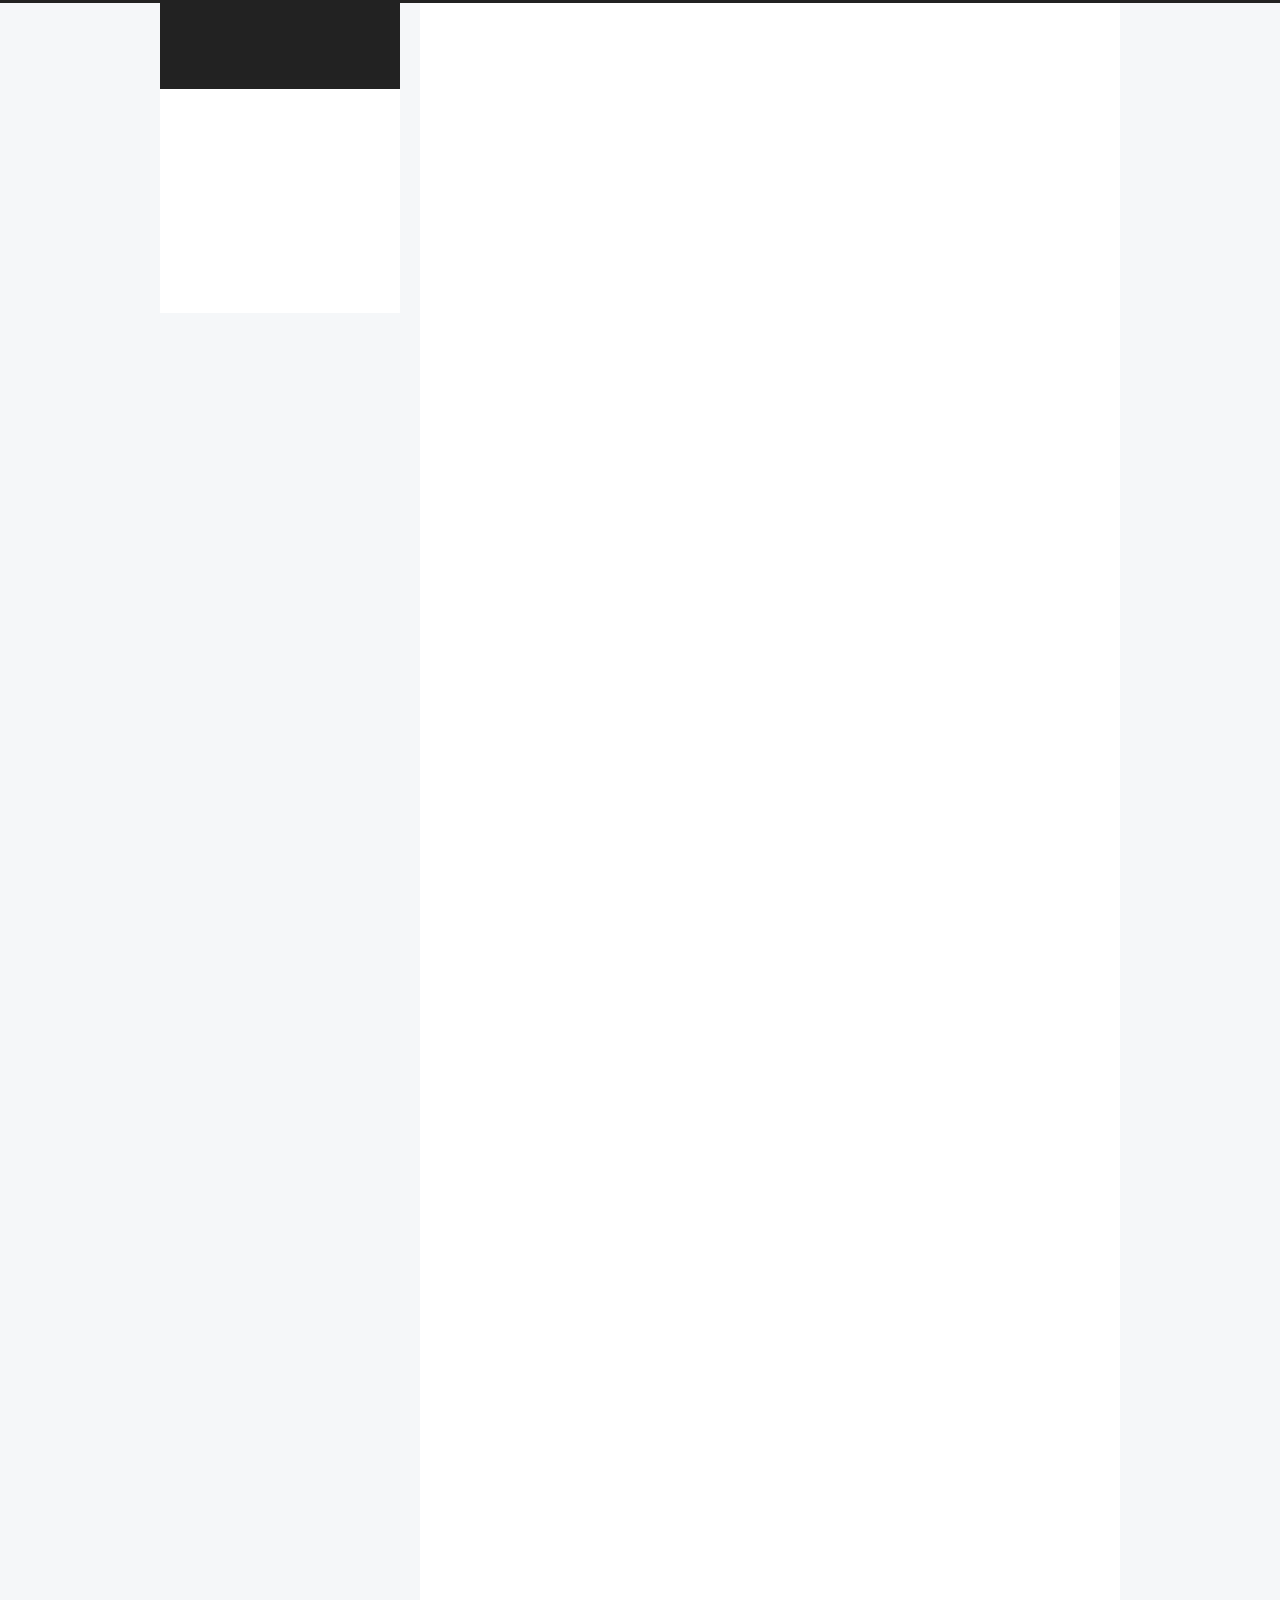
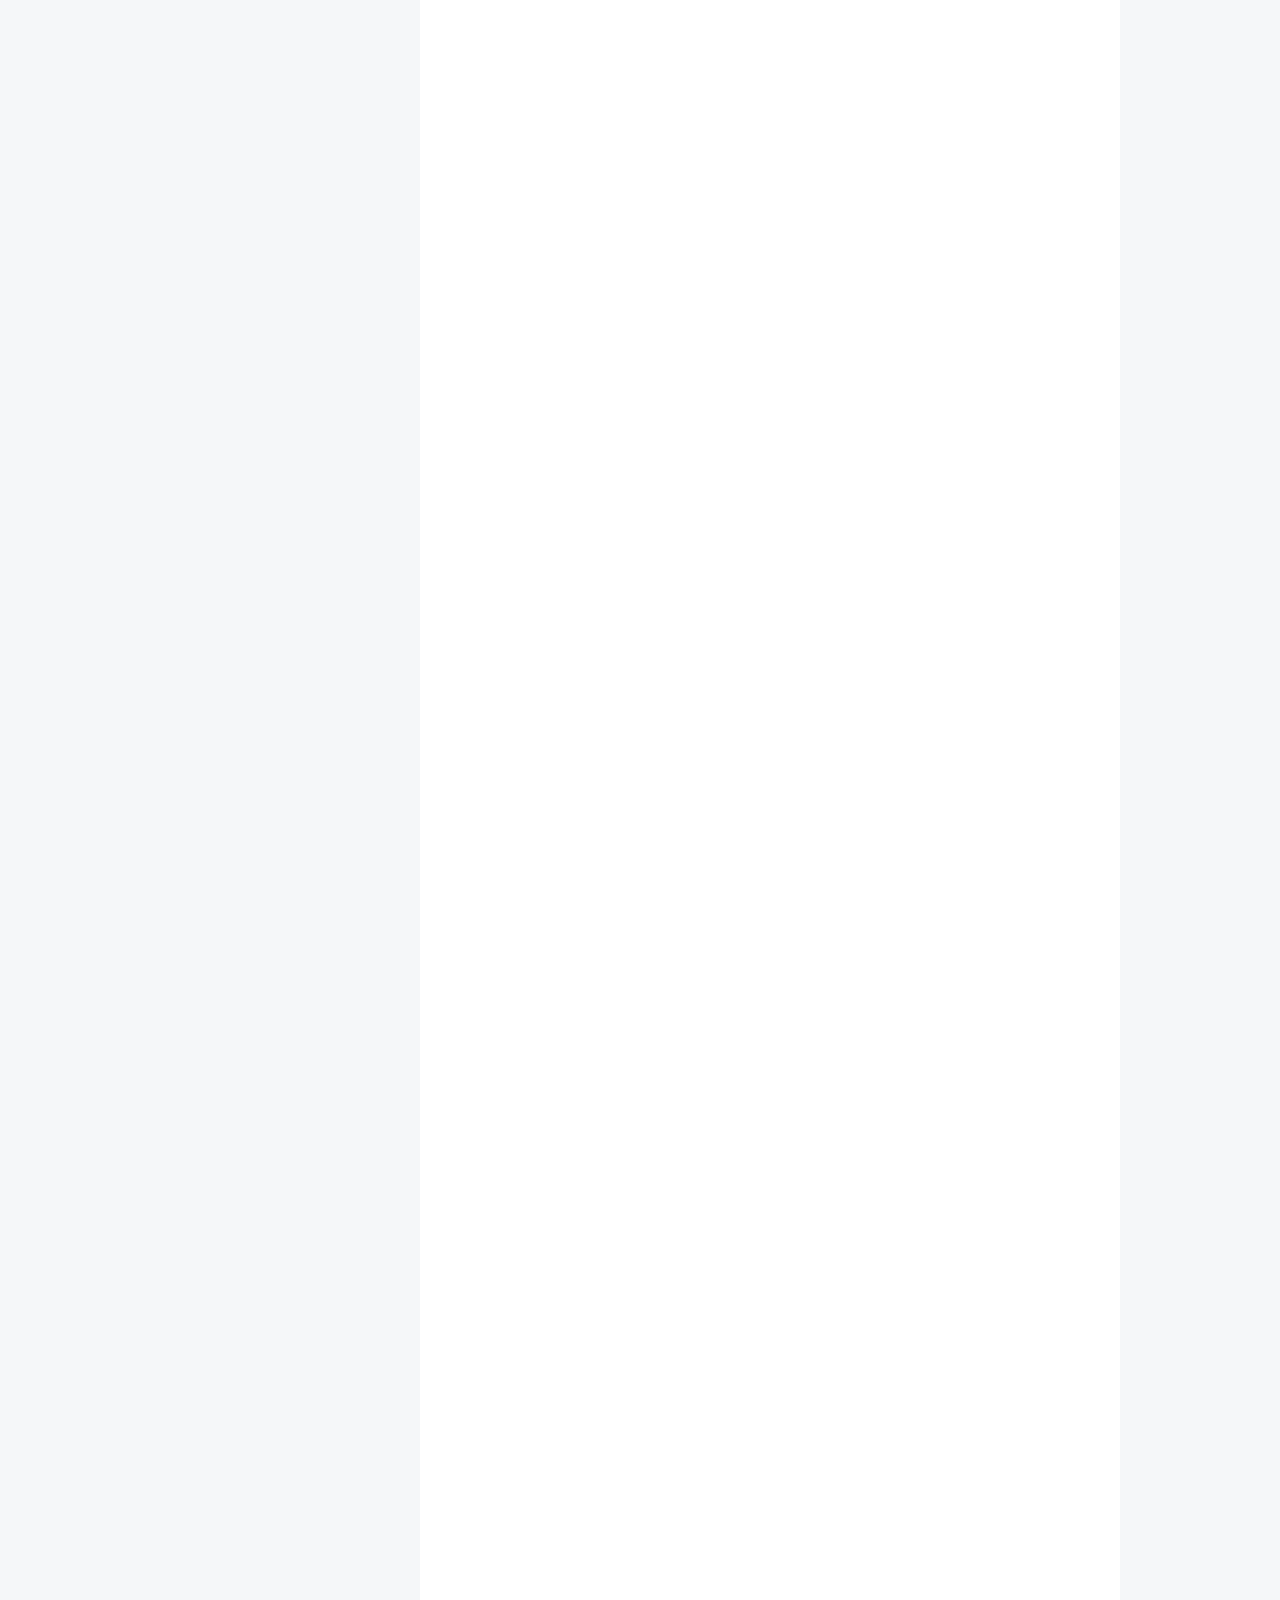
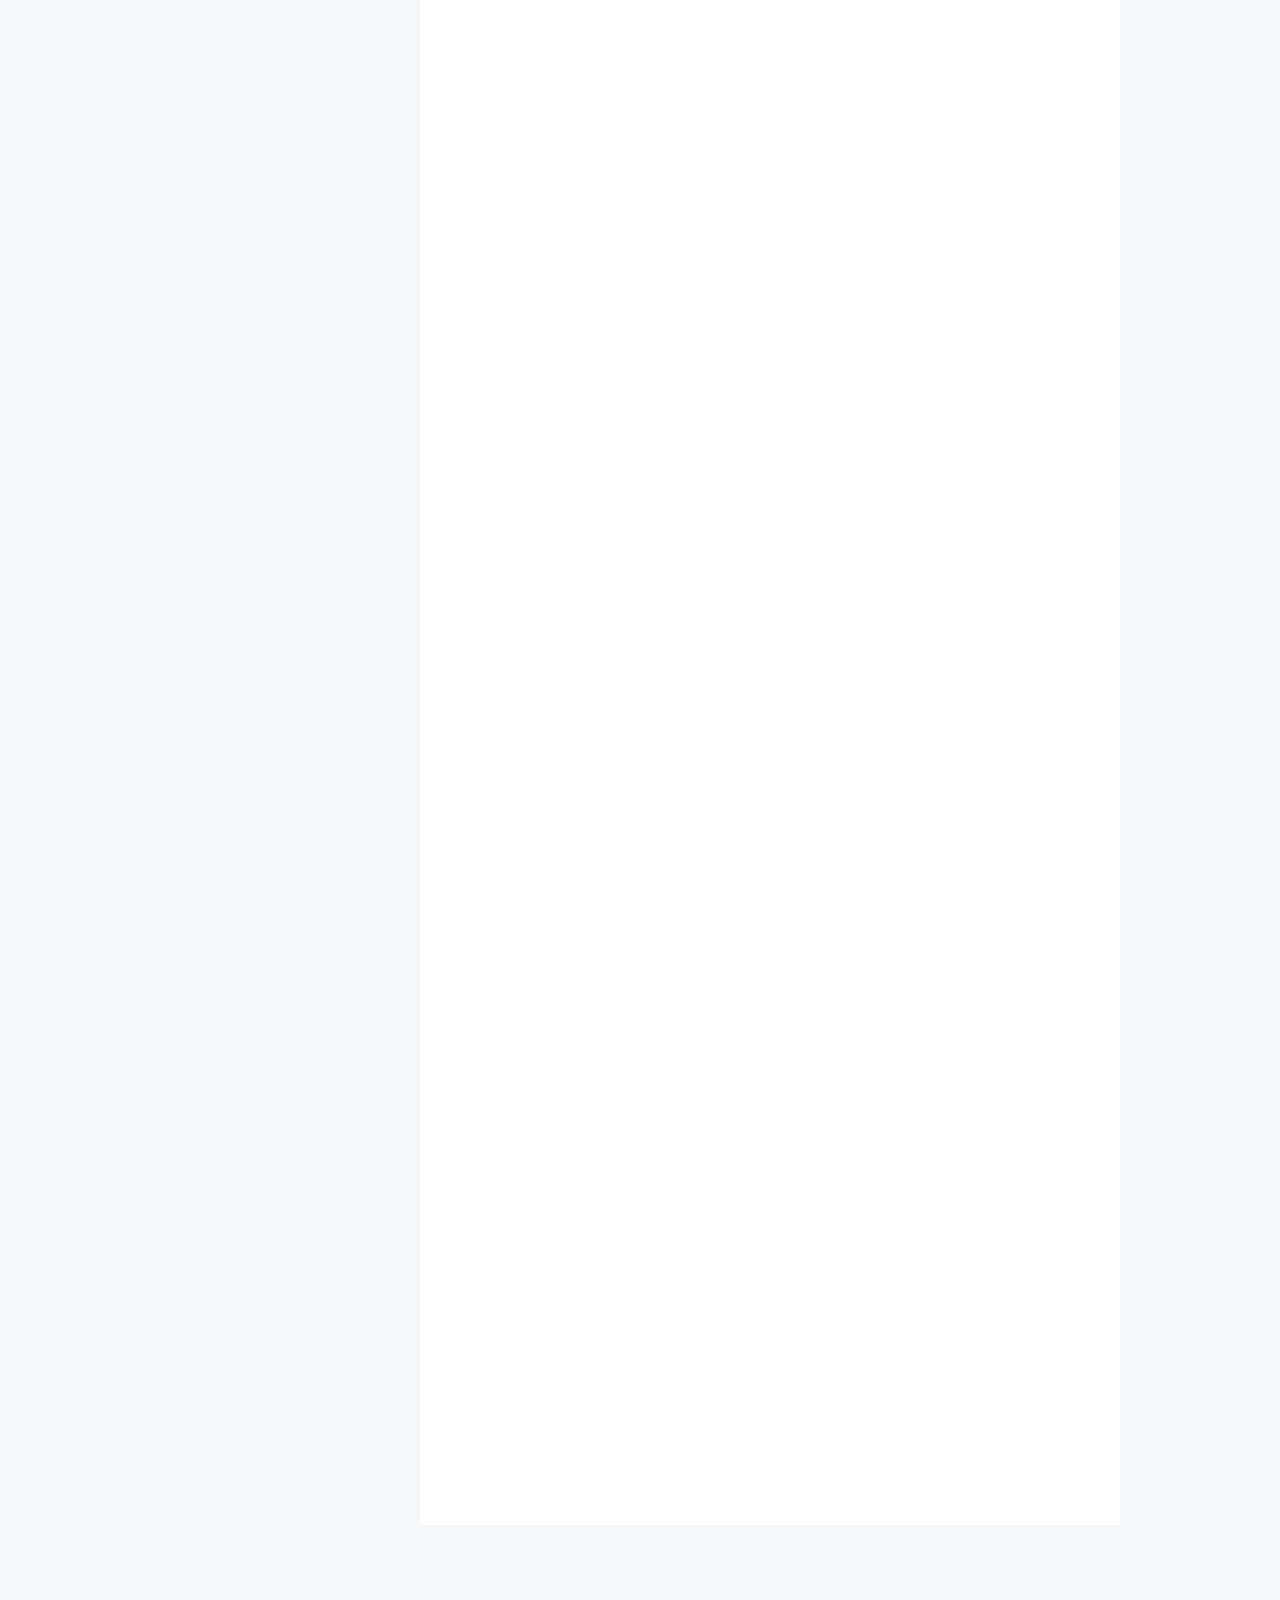
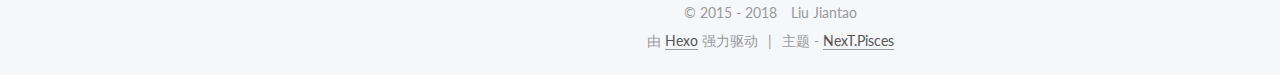
==== commit b46cf088: "Site updated: 2018-05-29 00:37:57" ====
--- a/index.html
+++ b/index.html
@@ -1 +1 @@
-<!DOCTYPE html><html class="theme-next pisces use-motion" lang="zh-Hans"><head><meta charset="UTF-8"><meta http-equiv="X-UA-Compatible" content="IE=edge"><meta name="viewport" content="width=device-width,initial-scale=1,maximum-scale=1"><meta http-equiv="Cache-Control" content="no-transform"><meta http-equiv="Cache-Control" content="no-siteapp"><link href="/lib/fancybox/source/jquery.fancybox.css?v=2.1.5" rel="stylesheet" type="text/css"><link href="//fonts.googleapis.com/css?family=Lato:300,300italic,400,400italic,700,700italic&subset=latin,latin-ext" rel="stylesheet" type="text/css"><link href="/lib/font-awesome/css/font-awesome.min.css?v=4.6.2" rel="stylesheet" type="text/css"><link href="/css/main.css?v=5.1.1" rel="stylesheet" type="text/css"><meta name="keywords" content="Hexo, NexT"><link rel="alternate" href="/atom.xml" title="涛涛的博客" type="application/atom+xml"><link rel="shortcut icon" type="image/x-icon" href="/favicon.ico?v=5.1.1"><meta property="og:type" content="website"><meta property="og:title" content="涛涛的博客"><meta property="og:url" content="http://liujiantao.me/index.html"><meta property="og:site_name" content="涛涛的博客"><meta name="twitter:card" content="summary"><meta name="twitter:title" content="涛涛的博客"><script type="text/javascript" id="hexo.configurations">var NexT=window.NexT||{},CONFIG={root:"/",scheme:"Pisces",sidebar:{position:"left",display:"post",offset:12,offset_float:0,b2t:!1,scrollpercent:!1,onmobile:!1},fancybox:!0,motion:!0,duoshuo:{userId:"0",author:"博主"},algolia:{applicationID:"",apiKey:"",indexName:"",hits:{per_page:10},labels:{input_placeholder:"Search for Posts",hits_empty:"We didn't find any results for the search: ${query}",hits_stats:"${hits} results found in ${time} ms"}}}</script><link rel="canonical" href="http://liujiantao.me/"><title>涛涛的博客</title></head><body itemscope itemtype="http://schema.org/WebPage" lang="zh-Hans"><div class="container sidebar-position-left page-home"><div class="headband"></div><header id="header" class="header" itemscope itemtype="http://schema.org/WPHeader"><div class="header-inner"><div class="site-brand-wrapper"><div class="site-meta"><div class="custom-logo-site-title"><a href="/" class="brand" rel="start"><span class="logo-line-before"><i></i></span> <span class="site-title">涛涛的博客</span> <span class="logo-line-after"><i></i></span></a></div><p class="site-subtitle"></p></div><div class="site-nav-toggle"><button><span class="btn-bar"></span> <span class="btn-bar"></span> <span class="btn-bar"></span></button></div></div><nav class="site-nav"><ul id="menu" class="menu"><li class="menu-item menu-item-home"><a href="/" rel="section"><i class="menu-item-icon fa fa-fw fa-home"></i><br>首页</a></li><li class="menu-item menu-item-about"><a href="/about/" rel="section"><i class="menu-item-icon fa fa-fw fa-user"></i><br>关于</a></li><li class="menu-item menu-item-archives"><a href="/archives/" rel="section"><i class="menu-item-icon fa fa-fw fa-archive"></i><br>归档</a></li><li class="menu-item menu-item-tags"><a href="/tags/" rel="section"><i class="menu-item-icon fa fa-fw fa-tags"></i><br>标签</a></li><li class="menu-item menu-item-sitemap"><a href="/sitemap.xml" rel="section"><i class="menu-item-icon fa fa-fw fa-sitemap"></i><br>站点地图</a></li></ul></nav></div></header><main id="main" class="main"><div class="main-inner"><div class="content-wrap"><div id="content" class="content"><section id="posts" class="posts-expand"><article class="post post-type-normal" itemscope itemtype="http://schema.org/Article"><link itemprop="mainEntityOfPage" href="http://liujiantao.me/2017/07/14/hello/"><span hidden itemprop="author" itemscope itemtype="http://schema.org/Person"><meta itemprop="name" content="Liu Jiantao"><meta itemprop="description" content=""><meta itemprop="image" content="/uploads/my.jpeg"></span><span hidden itemprop="publisher" itemscope itemtype="http://schema.org/Organization"><meta itemprop="name" content="涛涛的博客"></span><header class="post-header"><h1 class="post-title" itemprop="name headline"><a class="post-title-link" href="/2017/07/14/hello/" itemprop="url">Hello</a></h1><div class="post-meta"><span class="post-time"><span class="post-meta-item-icon"><i class="fa fa-calendar-o"></i> </span><span class="post-meta-item-text">发表于</span> <time title="创建于" itemprop="dateCreated datePublished" datetime="2017-07-14T22:07:57+08:00">2017-07-14 </time></span><span id="/2017/07/14/hello/" class="leancloud_visitors" data-flag-title="Hello"><span class="post-meta-divider">|</span> <span class="post-meta-item-icon"><i class="fa fa-eye"></i> </span><span class="post-meta-item-text">阅读次数 </span><span class="leancloud-visitors-count"></span></span></div></header><div class="post-body" itemprop="articleBody"><h2 id="Hello-Hexo"><a href="#Hello-Hexo" class="headerlink" title="Hello Hexo"></a>Hello Hexo</h2><p>今天把博客转移到<a href="http://liujiantao.me">Github</a>上，之前的博客就当是过去了吧</p><h3 id="这篇文章由Hexo生成"><a href="#这篇文章由Hexo生成" class="headerlink" title="这篇文章由Hexo生成"></a>这篇文章由Hexo生成</h3><p>以后都直接使用这个发布文章了</p><h3 id="今后计划"><a href="#今后计划" class="headerlink" title="今后计划"></a>今后计划</h3><p>以后呢，大部分东西偏向自己的一个展示吧，过完这个暑假也正式成为一名大学生了！</p><hr><h2 id="More"><a href="#More" class="headerlink" title="More"></a>More</h2><p>微博：<a href="https://weibo.com/taoge315" target="_blank" rel="external">@刘建涛涛涛</a></p><p>Telegram：<a href="https://t.me/LiuJiantao" target="_blank" rel="external">@LiuJiantao</a></p></div><div></div><div></div><div></div><footer class="post-footer"><div class="post-eof"></div></footer></article></section></div></div><div class="sidebar-toggle"><div class="sidebar-toggle-line-wrap"><span class="sidebar-toggle-line sidebar-toggle-line-first"></span> <span class="sidebar-toggle-line sidebar-toggle-line-middle"></span> <span class="sidebar-toggle-line sidebar-toggle-line-last"></span></div></div><aside id="sidebar" class="sidebar"><div class="sidebar-inner"><section class="site-overview sidebar-panel sidebar-panel-active"><div class="site-author motion-element" itemprop="author" itemscope itemtype="http://schema.org/Person"><img class="site-author-image" itemprop="image" src="/uploads/my.jpeg" alt="Liu Jiantao"><p class="site-author-name" itemprop="name">Liu Jiantao</p><p class="site-description motion-element" itemprop="description"></p></div><nav class="site-state motion-element"><div class="site-state-item site-state-posts"><a href="/archives/"><span class="site-state-item-count">1</span> <span class="site-state-item-name">日志</span></a></div></nav><div class="feed-link motion-element"><a href="/atom.xml" rel="alternate"><i class="fa fa-rss"></i> RSS</a></div><div class="links-of-author motion-element"></div></section></div></aside></div></main><footer id="footer" class="footer"><div class="footer-inner"><div class="copyright">&copy; 2015 - <span itemprop="copyrightYear">2017</span> <span class="with-love"><i class="fa fa-heart"></i> </span><span class="author" itemprop="copyrightHolder">Liu Jiantao</span></div><div class="powered-by">由 <a class="theme-link" href="https://hexo.io">Hexo</a> 强力驱动</div><div class="theme-info">主题 - <a class="theme-link" href="https://github.com/iissnan/hexo-theme-next">NexT.Pisces</a></div></div></footer><div class="back-to-top"><i class="fa fa-arrow-up"></i></div></div><script type="text/javascript">"[object Function]"!==Object.prototype.toString.call(window.Promise)&&(window.Promise=null)</script><script type="text/javascript" src="/lib/jquery/index.js?v=2.1.3"></script><script type="text/javascript" src="/lib/fastclick/lib/fastclick.min.js?v=1.0.6"></script><script type="text/javascript" src="/lib/jquery_lazyload/jquery.lazyload.js?v=1.9.7"></script><script type="text/javascript" src="/lib/velocity/velocity.min.js?v=1.2.1"></script><script type="text/javascript" src="/lib/velocity/velocity.ui.min.js?v=1.2.1"></script><script type="text/javascript" src="/lib/fancybox/source/jquery.fancybox.pack.js?v=2.1.5"></script><script type="text/javascript" src="/lib/canvas-nest/canvas-nest.min.js"></script><script type="text/javascript" src="/js/src/utils.js?v=5.1.1"></script><script type="text/javascript" src="/js/src/motion.js?v=5.1.1"></script><script type="text/javascript" src="/js/src/affix.js?v=5.1.1"></script><script type="text/javascript" src="/js/src/schemes/pisces.js?v=5.1.1"></script><script type="text/javascript" src="/js/src/scrollspy.js?v=5.1.1"></script><script type="text/javascript" src="/js/src/post-details.js?v=5.1.1"></script><script type="text/javascript" src="/js/src/bootstrap.js?v=5.1.1"></script><script src="https://cdn1.lncld.net/static/js/av-core-mini-0.6.4.js"></script><script>AV.initialize("h0unWbs6BUkSQUcJCv1wVqBu-gzGzoHsz","ksalfWzM1YhvYLICbATzzbup")</script><script>function showTime(e){var t=new AV.Query(e),n=[],o=$(".leancloud_visitors");o.each(function(){n.push($(this).attr("id").trim())}),t.containedIn("url",n),t.find().done(function(e){if(0!==e.length){for(c=0;c<e.length;c++){var t=e[c],i=t.get("url"),s=t.get("time"),l=document.getElementById(i);$(l).find(".leancloud-visitors-count").text(s)}for(var c=0;c<n.length;c++){var i=n[c],l=document.getElementById(i),r=$(l).find(".leancloud-visitors-count");""==r.text()&&r.text(0)}}else o.find(".leancloud-visitors-count").text(0)}).fail(function(e,t){console.log("Error: "+t.code+" "+t.message)})}function addCount(e){var t=$(".leancloud_visitors"),n=t.attr("id").trim(),o=t.attr("data-flag-title").trim(),i=new AV.Query(e);i.equalTo("url",n),i.find({success:function(t){if(t.length>0){var i=t[0];i.fetchWhenSave(!0),i.increment("time"),i.save(null,{success:function(e){$(document.getElementById(n)).find(".leancloud-visitors-count").text(e.get("time"))},error:function(e,t){console.log("Failed to save Visitor num, with error message: "+t.message)}})}else{var s=new e,l=new AV.ACL;l.setPublicReadAccess(!0),l.setPublicWriteAccess(!0),s.setACL(l),s.set("title",o),s.set("url",n),s.set("time",1),s.save(null,{success:function(e){$(document.getElementById(n)).find(".leancloud-visitors-count").text(e.get("time"))},error:function(e,t){console.log("Failed to create")}})}},error:function(e){console.log("Error:"+e.code+" "+e.message)}})}$(function(){var e=AV.Object.extend("Counter");1==$(".leancloud_visitors").length?addCount(e):$(".post-title-link").length>1&&showTime(e)})</script></body></html>+<!DOCTYPE html><html class="theme-next pisces use-motion" lang="zh-Hans"><head><meta charset="UTF-8"><meta http-equiv="X-UA-Compatible" content="IE=edge"><meta name="viewport" content="width=device-width,initial-scale=1,maximum-scale=1"><meta http-equiv="Cache-Control" content="no-transform"><meta http-equiv="Cache-Control" content="no-siteapp"><link href="/lib/fancybox/source/jquery.fancybox.css?v=2.1.5" rel="stylesheet" type="text/css"><link href="//fonts.googleapis.com/css?family=Lato:300,300italic,400,400italic,700,700italic&subset=latin,latin-ext" rel="stylesheet" type="text/css"><link href="/lib/font-awesome/css/font-awesome.min.css?v=4.6.2" rel="stylesheet" type="text/css"><link href="/css/main.css?v=5.1.1" rel="stylesheet" type="text/css"><meta name="keywords" content="Hexo, NexT"><link rel="alternate" href="/atom.xml" title="涛涛的博客" type="application/atom+xml"><link rel="shortcut icon" type="image/x-icon" href="/favicon.ico?v=5.1.1"><meta property="og:type" content="website"><meta property="og:title" content="涛涛的博客"><meta property="og:url" content="http://liujiantao.me/index.html"><meta property="og:site_name" content="涛涛的博客"><meta name="twitter:card" content="summary"><meta name="twitter:title" content="涛涛的博客"><script type="text/javascript" id="hexo.configurations">var NexT=window.NexT||{},CONFIG={root:"/",scheme:"Pisces",sidebar:{position:"left",display:"post",offset:12,offset_float:0,b2t:!1,scrollpercent:!1,onmobile:!1},fancybox:!0,motion:!0,duoshuo:{userId:"0",author:"博主"},algolia:{applicationID:"",apiKey:"",indexName:"",hits:{per_page:10},labels:{input_placeholder:"Search for Posts",hits_empty:"We didn't find any results for the search: ${query}",hits_stats:"${hits} results found in ${time} ms"}}}</script><link rel="canonical" href="http://liujiantao.me/"><title>涛涛的博客</title></head><body itemscope itemtype="http://schema.org/WebPage" lang="zh-Hans"><div class="container sidebar-position-left page-home"><div class="headband"></div><header id="header" class="header" itemscope itemtype="http://schema.org/WPHeader"><div class="header-inner"><div class="site-brand-wrapper"><div class="site-meta"><div class="custom-logo-site-title"><a href="/" class="brand" rel="start"><span class="logo-line-before"><i></i></span> <span class="site-title">涛涛的博客</span> <span class="logo-line-after"><i></i></span></a></div><p class="site-subtitle"></p></div><div class="site-nav-toggle"><button><span class="btn-bar"></span> <span class="btn-bar"></span> <span class="btn-bar"></span></button></div></div><nav class="site-nav"><ul id="menu" class="menu"><li class="menu-item menu-item-home"><a href="/" rel="section"><i class="menu-item-icon fa fa-fw fa-home"></i><br>首页</a></li><li class="menu-item menu-item-about"><a href="/about/" rel="section"><i class="menu-item-icon fa fa-fw fa-user"></i><br>关于</a></li><li class="menu-item menu-item-archives"><a href="/archives/" rel="section"><i class="menu-item-icon fa fa-fw fa-archive"></i><br>归档</a></li><li class="menu-item menu-item-tags"><a href="/tags/" rel="section"><i class="menu-item-icon fa fa-fw fa-tags"></i><br>标签</a></li><li class="menu-item menu-item-sitemap"><a href="/sitemap.xml" rel="section"><i class="menu-item-icon fa fa-fw fa-sitemap"></i><br>站点地图</a></li></ul></nav></div></header><main id="main" class="main"><div class="main-inner"><div class="content-wrap"><div id="content" class="content"><section id="posts" class="posts-expand"><article class="post post-type-normal" itemscope itemtype="http://schema.org/Article"><link itemprop="mainEntityOfPage" href="http://liujiantao.me/2018/05/29/上海-胶片摄影展示/"><span hidden itemprop="author" itemscope itemtype="http://schema.org/Person"><meta itemprop="name" content="Liu Jiantao"><meta itemprop="description" content=""><meta itemprop="image" content="/uploads/my.jpeg"></span><span hidden itemprop="publisher" itemscope itemtype="http://schema.org/Organization"><meta itemprop="name" content="涛涛的博客"></span><header class="post-header"><h1 class="post-title" itemprop="name headline"><a class="post-title-link" href="/2018/05/29/上海-胶片摄影展示/" itemprop="url">上海-胶片摄影展示</a></h1><div class="post-meta"><span class="post-time"><span class="post-meta-item-icon"><i class="fa fa-calendar-o"></i> </span><span class="post-meta-item-text">发表于</span> <time title="创建于" itemprop="dateCreated datePublished" datetime="2018-05-29T00:31:15+08:00">2018-05-29 </time></span><span id="/2018/05/29/上海-胶片摄影展示/" class="leancloud_visitors" data-flag-title="上海-胶片摄影展示"><span class="post-meta-divider">|</span> <span class="post-meta-item-icon"><i class="fa fa-eye"></i> </span><span class="post-meta-item-text">阅读次数 </span><span class="leancloud-visitors-count"></span></span></div></header><div class="post-body" itemprop="articleBody"><h2 id="胶片摄影"><a href="#胶片摄影" class="headerlink" title="胶片摄影"></a>胶片摄影</h2><p>摄于中国-上海</p><p>器材:奥林巴斯OM-1</p><p>镜头:OM 50mm F/1.4</p><p>胶片：Agfa200</p><p><img src="/2018/05/29/上海-胶片摄影展示/SH-Img1.jpg" alt="1"><br><img src="/2018/05/29/上海-胶片摄影展示/SH-Img2.jpg" alt="2"><br><img src="/2018/05/29/上海-胶片摄影展示/SH-Img3.jpg" alt="3"><br><img src="/2018/05/29/上海-胶片摄影展示/SH-Img4.jpg" alt="4"><br><img src="/2018/05/29/上海-胶片摄影展示/SH-Img5.jpg" alt="5"><br><img src="/2018/05/29/上海-胶片摄影展示/SH-Img6.jpg" alt="6"></p></div><div></div><div></div><div></div><footer class="post-footer"><div class="post-eof"></div></footer></article><article class="post post-type-normal" itemscope itemtype="http://schema.org/Article"><link itemprop="mainEntityOfPage" href="http://liujiantao.me/2018/05/29/05-28随记/"><span hidden itemprop="author" itemscope itemtype="http://schema.org/Person"><meta itemprop="name" content="Liu Jiantao"><meta itemprop="description" content=""><meta itemprop="image" content="/uploads/my.jpeg"></span><span hidden itemprop="publisher" itemscope itemtype="http://schema.org/Organization"><meta itemprop="name" content="涛涛的博客"></span><header class="post-header"><h1 class="post-title" itemprop="name headline"><a class="post-title-link" href="/2018/05/29/05-28随记/" itemprop="url">05.28随记</a></h1><div class="post-meta"><span class="post-time"><span class="post-meta-item-icon"><i class="fa fa-calendar-o"></i> </span><span class="post-meta-item-text">发表于</span> <time title="创建于" itemprop="dateCreated datePublished" datetime="2018-05-29T00:04:32+08:00">2018-05-29 </time></span><span id="/2018/05/29/05-28随记/" class="leancloud_visitors" data-flag-title="05.28随记"><span class="post-meta-divider">|</span> <span class="post-meta-item-icon"><i class="fa fa-eye"></i> </span><span class="post-meta-item-text">阅读次数 </span><span class="leancloud-visitors-count"></span></span></div></header><div class="post-body" itemprop="articleBody"><p><img src="/2018/05/29/05-28随记/resume-head.png" alt="Taotao"></p><h2 id="刘建涛涛涛"><a href="#刘建涛涛涛" class="headerlink" title="刘建涛涛涛"></a>刘建涛涛涛</h2><p>我是一个对设计和摄影由衷热爱、有趣的设计师。</p><h2 id="介绍"><a href="#介绍" class="headerlink" title="介绍"></a>介绍</h2><p>我是一名大一在读学生，爱好摄影，专业是环境设计，是一名未来的设计师，梦想是当上美食博主，可现在还只是一名摄影博主。</p><p>以前爱好编程，一些个人项目放在<a href="https://github.com/liujiantaoliu" target="_blank" rel="external">Github</a></p><h2 id="个人"><a href="#个人" class="headerlink" title="个人"></a>个人</h2><ul><li><a href="http://weibo.com/taoge315" target="_blank" rel="external">照片展示</a></li><li><a href="https://me.liujiantao.me/" target="_blank" rel="external">简历</a></li><li><a href="https://github.com/liujiantaoliu" target="_blank" rel="external">Github</a></li></ul><h2 id="联系我"><a href="#联系我" class="headerlink" title="联系我"></a>联系我</h2><p>欢迎通过以下方式和我取得联系</p><ul><li>邮件(blog-315delete#gmail.com, 把#换成@)</li><li>QQ: 372075300</li><li>weibo: <a href="http://weibo.com/taoge315" target="_blank" rel="external">@刘建涛涛涛</a></li></ul><h2 id="作品"><a href="#作品" class="headerlink" title="作品"></a>作品</h2><p><img src="/2018/05/29/05-28随记/1.jpg" alt="Taotao"><br><img src="/2018/05/29/05-28随记/2.jpg" alt="Taotao"></p></div><div></div><div></div><div></div><footer class="post-footer"><div class="post-eof"></div></footer></article><article class="post post-type-normal" itemscope itemtype="http://schema.org/Article"><link itemprop="mainEntityOfPage" href="http://liujiantao.me/2017/07/14/hello/"><span hidden itemprop="author" itemscope itemtype="http://schema.org/Person"><meta itemprop="name" content="Liu Jiantao"><meta itemprop="description" content=""><meta itemprop="image" content="/uploads/my.jpeg"></span><span hidden itemprop="publisher" itemscope itemtype="http://schema.org/Organization"><meta itemprop="name" content="涛涛的博客"></span><header class="post-header"><h1 class="post-title" itemprop="name headline"><a class="post-title-link" href="/2017/07/14/hello/" itemprop="url">Hello</a></h1><div class="post-meta"><span class="post-time"><span class="post-meta-item-icon"><i class="fa fa-calendar-o"></i> </span><span class="post-meta-item-text">发表于</span> <time title="创建于" itemprop="dateCreated datePublished" datetime="2017-07-14T22:07:57+08:00">2017-07-14 </time></span><span id="/2017/07/14/hello/" class="leancloud_visitors" data-flag-title="Hello"><span class="post-meta-divider">|</span> <span class="post-meta-item-icon"><i class="fa fa-eye"></i> </span><span class="post-meta-item-text">阅读次数 </span><span class="leancloud-visitors-count"></span></span></div></header><div class="post-body" itemprop="articleBody"><h2 id="Hello-Hexo"><a href="#Hello-Hexo" class="headerlink" title="Hello Hexo"></a>Hello Hexo</h2><p>今天把博客转移到<a href="http://liujiantao.me">Github</a>上，之前的博客就当是过去了吧</p><h3 id="这篇文章由Hexo生成"><a href="#这篇文章由Hexo生成" class="headerlink" title="这篇文章由Hexo生成"></a>这篇文章由Hexo生成</h3><p>以后都直接使用这个发布文章了</p><h3 id="今后计划"><a href="#今后计划" class="headerlink" title="今后计划"></a>今后计划</h3><p>以后呢，大部分东西偏向自己的一个展示吧，过完这个暑假也正式成为一名大学生了！</p><hr><h2 id="More"><a href="#More" class="headerlink" title="More"></a>More</h2><p>微博：<a href="https://weibo.com/taoge315" target="_blank" rel="external">@刘建涛涛涛</a></p><p>Telegram：<a href="https://t.me/LiuJiantao" target="_blank" rel="external">@LiuJiantao</a></p></div><div></div><div></div><div></div><footer class="post-footer"><div class="post-eof"></div></footer></article></section></div></div><div class="sidebar-toggle"><div class="sidebar-toggle-line-wrap"><span class="sidebar-toggle-line sidebar-toggle-line-first"></span> <span class="sidebar-toggle-line sidebar-toggle-line-middle"></span> <span class="sidebar-toggle-line sidebar-toggle-line-last"></span></div></div><aside id="sidebar" class="sidebar"><div class="sidebar-inner"><section class="site-overview sidebar-panel sidebar-panel-active"><div class="site-author motion-element" itemprop="author" itemscope itemtype="http://schema.org/Person"><img class="site-author-image" itemprop="image" src="/uploads/my.jpeg" alt="Liu Jiantao"><p class="site-author-name" itemprop="name">Liu Jiantao</p><p class="site-description motion-element" itemprop="description"></p></div><nav class="site-state motion-element"><div class="site-state-item site-state-posts"><a href="/archives/"><span class="site-state-item-count">3</span> <span class="site-state-item-name">日志</span></a></div></nav><div class="feed-link motion-element"><a href="/atom.xml" rel="alternate"><i class="fa fa-rss"></i> RSS</a></div><div class="links-of-author motion-element"></div></section></div></aside></div></main><footer id="footer" class="footer"><div class="footer-inner"><div class="copyright">&copy; 2015 - <span itemprop="copyrightYear">2018</span> <span class="with-love"><i class="fa fa-heart"></i> </span><span class="author" itemprop="copyrightHolder">Liu Jiantao</span></div><div class="powered-by">由 <a class="theme-link" href="https://hexo.io">Hexo</a> 强力驱动</div><div class="theme-info">主题 - <a class="theme-link" href="https://github.com/iissnan/hexo-theme-next">NexT.Pisces</a></div></div></footer><div class="back-to-top"><i class="fa fa-arrow-up"></i></div></div><script type="text/javascript">"[object Function]"!==Object.prototype.toString.call(window.Promise)&&(window.Promise=null)</script><script type="text/javascript" src="/lib/jquery/index.js?v=2.1.3"></script><script type="text/javascript" src="/lib/fastclick/lib/fastclick.min.js?v=1.0.6"></script><script type="text/javascript" src="/lib/jquery_lazyload/jquery.lazyload.js?v=1.9.7"></script><script type="text/javascript" src="/lib/velocity/velocity.min.js?v=1.2.1"></script><script type="text/javascript" src="/lib/velocity/velocity.ui.min.js?v=1.2.1"></script><script type="text/javascript" src="/lib/fancybox/source/jquery.fancybox.pack.js?v=2.1.5"></script><script type="text/javascript" src="/lib/canvas-nest/canvas-nest.min.js"></script><script type="text/javascript" src="/js/src/utils.js?v=5.1.1"></script><script type="text/javascript" src="/js/src/motion.js?v=5.1.1"></script><script type="text/javascript" src="/js/src/affix.js?v=5.1.1"></script><script type="text/javascript" src="/js/src/schemes/pisces.js?v=5.1.1"></script><script type="text/javascript" src="/js/src/scrollspy.js?v=5.1.1"></script><script type="text/javascript" src="/js/src/post-details.js?v=5.1.1"></script><script type="text/javascript" src="/js/src/bootstrap.js?v=5.1.1"></script><script src="https://cdn1.lncld.net/static/js/av-core-mini-0.6.4.js"></script><script>AV.initialize("h0unWbs6BUkSQUcJCv1wVqBu-gzGzoHsz","ksalfWzM1YhvYLICbATzzbup")</script><script>function showTime(e){var t=new AV.Query(e),n=[],o=$(".leancloud_visitors");o.each(function(){n.push($(this).attr("id").trim())}),t.containedIn("url",n),t.find().done(function(e){if(0!==e.length){for(c=0;c<e.length;c++){var t=e[c],i=t.get("url"),s=t.get("time"),l=document.getElementById(i);$(l).find(".leancloud-visitors-count").text(s)}for(var c=0;c<n.length;c++){var i=n[c],l=document.getElementById(i),r=$(l).find(".leancloud-visitors-count");""==r.text()&&r.text(0)}}else o.find(".leancloud-visitors-count").text(0)}).fail(function(e,t){console.log("Error: "+t.code+" "+t.message)})}function addCount(e){var t=$(".leancloud_visitors"),n=t.attr("id").trim(),o=t.attr("data-flag-title").trim(),i=new AV.Query(e);i.equalTo("url",n),i.find({success:function(t){if(t.length>0){var i=t[0];i.fetchWhenSave(!0),i.increment("time"),i.save(null,{success:function(e){$(document.getElementById(n)).find(".leancloud-visitors-count").text(e.get("time"))},error:function(e,t){console.log("Failed to save Visitor num, with error message: "+t.message)}})}else{var s=new e,l=new AV.ACL;l.setPublicReadAccess(!0),l.setPublicWriteAccess(!0),s.setACL(l),s.set("title",o),s.set("url",n),s.set("time",1),s.save(null,{success:function(e){$(document.getElementById(n)).find(".leancloud-visitors-count").text(e.get("time"))},error:function(e,t){console.log("Failed to create")}})}},error:function(e){console.log("Error:"+e.code+" "+e.message)}})}$(function(){var e=AV.Object.extend("Counter");1==$(".leancloud_visitors").length?addCount(e):$(".post-title-link").length>1&&showTime(e)})</script></body></html>--- a/css/main.css
+++ b/css/main.css
@@ -1 +1 @@
-html{font-family:sans-serif;-ms-text-size-adjust:100%;-webkit-text-size-adjust:100%}body{margin:0}article,aside,details,figcaption,figure,footer,header,hgroup,main,menu,nav,section,summary{display:block}audio,canvas,progress,video{display:inline-block;vertical-align:baseline}audio:not([controls]){display:none;height:0}[hidden],template{display:none}a{background-color:transparent}a:active,a:hover{outline:0}abbr[title]{border-bottom:1px dotted}b,strong{font-weight:700}dfn{font-style:italic}h1{font-size:2em;margin:.67em 0}mark{background:#ff0;color:#000}small{font-size:80%}sub,sup{font-size:75%;line-height:0;position:relative;vertical-align:baseline}sup{top:-.5em}sub{bottom:-.25em}img{border:0}svg:not(:root){overflow:hidden}figure{margin:1em 40px}hr{-moz-box-sizing:content-box;box-sizing:content-box;height:0}pre{overflow:auto}code,kbd,pre,samp{font-family:monospace,monospace;font-size:1em}button,input,optgroup,select,textarea{color:inherit;font:inherit;margin:0}button{overflow:visible}button,select{text-transform:none}button,html input[type=button],input[type=reset],input[type=submit]{-webkit-appearance:button;cursor:pointer}button[disabled],html input[disabled]{cursor:default}button::-moz-focus-inner,input::-moz-focus-inner{border:0;padding:0}input{line-height:normal}input[type=checkbox],input[type=radio]{box-sizing:border-box;padding:0}input[type=number]::-webkit-inner-spin-button,input[type=number]::-webkit-outer-spin-button{height:auto}input[type=search]{-webkit-appearance:textfield;-moz-box-sizing:content-box;-webkit-box-sizing:content-box;box-sizing:content-box}input[type=search]::-webkit-search-cancel-button,input[type=search]::-webkit-search-decoration{-webkit-appearance:none}fieldset{border:1px solid silver;margin:0 2px;padding:.35em .625em .75em}legend{border:0;padding:0}textarea{overflow:auto}optgroup{font-weight:700}table{border-collapse:collapse;border-spacing:0}td,th{padding:0}::selection{background:#262a30;color:#fff}body{position:relative;font-family:Lato,"PingFang SC","Microsoft YaHei",sans-serif;font-size:14px;line-height:2;color:#555;background:#f5f7f9}@media (max-width:767px){body{padding-right:0!important}}@media (min-width:768px) and (max-width:991px){body{padding-right:0!important}}@media (min-width:1600px){body{font-size:16px}}h1,h2,h3,h4,h5,h6{margin:0;padding:0;font-weight:700;line-height:1.5;font-family:Lato,"PingFang SC","Microsoft YaHei",sans-serif}h2,h3,h4,h5,h6{margin:20px 0 15px}h1{font-size:22px}@media (max-width:767px){h1{font-size:18px}}h2{font-size:20px}@media (max-width:767px){h2{font-size:16px}}h3{font-size:18px}@media (max-width:767px){h3{font-size:14px}}h4{font-size:16px}@media (max-width:767px){h4{font-size:12px}}h5{font-size:14px}@media (max-width:767px){h5{font-size:10px}}h6{font-size:12px}@media (max-width:767px){h6{font-size:8px}}p{margin:0 0 25px 0}a{color:#555;text-decoration:none;border-bottom:1px solid #999;word-wrap:break-word}a:hover{color:#222;border-bottom-color:#222}blockquote{margin:0;padding:0}img{display:block;margin:auto;max-width:100%;height:auto}hr{margin:40px 0;height:3px;border:none;background-color:#ddd;background-image:repeating-linear-gradient(-45deg,#fff,#fff 4px,transparent 4px,transparent 8px)}blockquote{padding:0 15px;color:#666;border-left:4px solid #ddd}blockquote cite::before{content:"-";padding:0 5px}dt{font-weight:700}dd{margin:0;padding:0}.text-left{text-align:left}.text-center{text-align:center}.text-right{text-align:right}.text-justify{text-align:justify}.text-nowrap{white-space:nowrap}.text-lowercase{text-transform:lowercase}.text-uppercase{text-transform:uppercase}.text-capitalize{text-transform:capitalize}.center-block{display:block;margin-left:auto;margin-right:auto}.clearfix:after,.clearfix:before{content:" ";display:table}.clearfix:after{clear:both}.pullquote{width:45%}.pullquote.left{float:left;margin-left:5px;margin-right:10px}.pullquote.right{float:right;margin-left:10px;margin-right:5px}.affix.affix.affix{position:fixed}.translation{margin-top:-20px;font-size:14px;color:#999}.scrollbar-measure{width:100px;height:100px;overflow:scroll;position:absolute;top:-9999px}.use-motion .motion-element{opacity:0}table{margin:20px 0;width:100%;border-collapse:collapse;border-spacing:0;border:1px solid #ddd;font-size:14px;table-layout:fixed;word-wrap:break-all}table>tbody>tr:nth-of-type(odd){background-color:#f9f9f9}table>tbody>tr:hover{background-color:#f5f5f5}caption,td,th{padding:8px;text-align:left;vertical-align:middle;font-weight:400}td,th{border-bottom:3px solid #ddd;border-right:1px solid #eee}th{padding-bottom:10px;font-weight:700}td{border-bottom-width:1px}body,html{height:100%}.container{position:relative;min-height:100%}.header-inner{margin:0 auto;padding:100px 0 70px;width:700px}@media (min-width:1600px){.container .header-inner{width:900px}}.main{padding-bottom:150px}.main-inner{margin:0 auto;width:700px}@media (min-width:1600px){.container .main-inner{width:900px}}.footer{position:absolute;left:0;bottom:0;width:100%;min-height:50px}.footer-inner{box-sizing:border-box;margin:20px auto;width:700px}@media (min-width:1600px){.container .footer-inner{width:900px}}.highlight,pre{overflow:auto;margin:20px 0;padding:0;font-size:13px;color:#4d4d4c;background:#f7f7f7;line-height:1.6}code,pre{font-family:consolas,Menlo,"PingFang SC","Microsoft YaHei",monospace}code{padding:2px 4px;word-wrap:break-word;color:#555;background:#eee;border-radius:3px;font-size:13px}pre code{padding:0;color:#4d4d4c;background:0 0;text-shadow:none}.highlight{border-radius:1px}.highlight pre{border:none;margin:0;padding:10px 0}.highlight table{margin:0;width:auto;border:none}.highlight td{border:none;padding:0}.highlight figcaption{font-size:1em;color:#4d4d4c;line-height:1em;margin-bottom:1em}.highlight figcaption:after,.highlight figcaption:before{content:" ";display:table}.highlight figcaption:after{clear:both}.highlight figcaption a{float:right;color:#4d4d4c}.highlight figcaption a:hover{border-bottom-color:#4d4d4c}.highlight .gutter pre{padding-left:10px;padding-right:10px;color:#869194;text-align:right;background-color:#eff2f3}.highlight .code pre{width:100%;padding-left:10px;padding-right:10px;background-color:#f7f7f7}.highlight .line{height:20px}.gutter{-webkit-user-select:none;-moz-user-select:none;-ms-user-select:none;user-select:none}.gist table{width:auto}.gist table td{border:none}pre .deletion{background:#fdd}pre .addition{background:#dfd}pre .meta{color:#8959a8}pre .comment{color:#8e908c}pre .attribute,pre .css .class,pre .css .id,pre .css .pseudo,pre .html .doctype,pre .regexp,pre .ruby .constant,pre .tag,pre .variable,pre .xml .doctype,pre .xml .pi,pre .xml .tag .title{color:#c82829}pre .built_in,pre .command,pre .constant,pre .literal,pre .number,pre .params,pre .preprocessor{color:#f5871f}pre .css .rules .attribute,pre .formula,pre .header,pre .inheritance,pre .number,pre .ruby .class .title,pre .ruby .symbol,pre .special,pre .string,pre .value,pre .xml .cdata{color:#718c00}pre .css .hexcolor,pre .title{color:#3e999f}pre .coffeescript .title,pre .function,pre .javascript .title,pre .perl .sub,pre .python .decorator,pre .python .title,pre .ruby .function .title,pre .ruby .title .keyword{color:#4271ae}pre .javascript .function,pre .keyword{color:#8959a8}.full-image.full-image.full-image{border:none;max-width:100%;width:auto;margin:20px auto}@media (min-width:992px){.full-image.full-image.full-image{max-width:none;width:118%;margin:0 -9%}}.blockquote-center,.page-home .post-type-quote blockquote,.page-post-detail .post-type-quote blockquote{position:relative;margin:40px 0;padding:0;border-left:none;text-align:center}.blockquote-center::after,.blockquote-center::before,.page-home .post-type-quote blockquote::after,.page-home .post-type-quote blockquote::before,.page-post-detail .post-type-quote blockquote::after,.page-post-detail .post-type-quote blockquote::before{position:absolute;content:' ';display:block;width:100%;height:24px;opacity:.2;background-repeat:no-repeat;background-position:0 -6px;background-size:22px 22px}.blockquote-center::before,.page-home .post-type-quote blockquote::before,.page-post-detail .post-type-quote blockquote::before{top:-20px;background-image:url(../images/quote-l.svg);border-top:1px solid #ccc}.blockquote-center::after,.page-home .post-type-quote blockquote::after,.page-post-detail .post-type-quote blockquote::after{bottom:-20px;background-image:url(../images/quote-r.svg);border-bottom:1px solid #ccc;background-position:100% 8px}.blockquote-center div,.blockquote-center p,.page-home .post-type-quote blockquote div,.page-home .post-type-quote blockquote p,.page-post-detail .post-type-quote blockquote div,.page-post-detail .post-type-quote blockquote p{text-align:center}.post .post-body .group-picture img{box-sizing:border-box;padding:0 3px;border:none}.post .group-picture-row{overflow:hidden;margin-top:6px}.post .group-picture-row:first-child{margin-top:0}.post .group-picture-column{float:left}.page-post-detail .post-body .group-picture-column{float:none;margin-top:10px;width:auto!important}.page-post-detail .post-body .group-picture-column img{margin:0 auto}.page-archive .group-picture-container{overflow:hidden}.page-archive .group-picture-row{float:left}.page-archive .group-picture-row:first-child{margin-top:6px}.page-archive .group-picture-column{max-width:150px;max-height:150px}.note{padding:20px;margin:20px 0;border:1px solid #eee;border-left-width:5px;border-radius:3px}.note h2,.note h3,.note h4,.note h5,.note h6{margin-top:0;margin-bottom:5px;padding-top:0!important}.note p:last-child{margin-bottom:0}.note code{border-radius:3px}.note+.note{margin-top:-5px}.default{border-left-color:#777}.default h2,.default h3,.default h4,.default h5,.default h6{color:#777}.primary{border-left-color:#428bca}.primary h2,.primary h3,.primary h4,.primary h5,.primary h6{color:#428bca}.success{border-left-color:#5cb85c}.success h2,.success h3,.success h4,.success h5,.success h6{color:#5cb85c}.danger{border-left-color:#d9534f}.danger h2,.danger h3,.danger h4,.danger h5,.danger h6{color:#d9534f}.warning{border-left-color:#f0ad4e}.warning h2,.warning h3,.warning h4,.warning h5,.warning h6{color:#f0ad4e}.info{border-left-color:#5bc0de}.info h2,.info h3,.info h4,.info h5,.info h6{color:#5bc0de}.btn{display:inline-block;padding:0 20px;font-size:14px;color:#fff;background:#222;border:2px solid #555;text-decoration:none;border-radius:0;transition-property:background-color;transition-duration:.2s;transition-timing-function:ease-in-out;transition-delay:0s}.btn:hover,.post-button .btn:hover{border-color:#222;color:#fff;background:#222}.btn-bar{display:block;width:22px;height:2px;background:#555;border-radius:1px}.btn-bar+.btn-bar{margin-top:4px}.pagination{margin:120px 0 40px;text-align:center;border-top:1px solid #eee}.page-number-basic,.pagination .next,.pagination .page-number,.pagination .prev,.pagination .space{display:inline-block;position:relative;top:-1px;margin:0 10px;padding:0 10px;line-height:30px}@media (max-width:767px){.page-number-basic,.pagination .next,.pagination .page-number,.pagination .prev,.pagination .space{margin:0 5px}}.pagination .next,.pagination .page-number,.pagination .prev{border-bottom:0;border-top:1px solid #eee;transition-property:border-color;transition-duration:.2s;transition-timing-function:ease-in-out;transition-delay:0s}.pagination .next:hover,.pagination .page-number:hover,.pagination .prev:hover{border-top-color:#222}.pagination .space{padding:0;margin:0}.pagination .prev{margin-left:0}.pagination .next{margin-right:0}.pagination .page-number.current{color:#fff;background:#ccc;border-top-color:#ccc}@media (max-width:767px){.pagination{border-top:none}.pagination .next,.pagination .page-number,.pagination .prev{margin-bottom:10px;border-top:0;border-bottom:1px solid #eee}.pagination .next:hover,.pagination .page-number:hover,.pagination .prev:hover{border-bottom-color:#222}}.comments{margin:60px 20px 0}.tag-cloud{text-align:center}.tag-cloud a{display:inline-block;margin:10px}.back-to-top{box-sizing:border-box;position:fixed;bottom:-100px;right:30px;z-index:1050;padding:0 6px;width:24px;background:#222;font-size:12px;opacity:.6;color:#fff;cursor:pointer;text-align:center;-webkit-transform:translateZ(0);transition-property:bottom;transition-duration:.2s;transition-timing-function:ease-in-out;transition-delay:0s}@media (min-width:768px) and (max-width:991px){.back-to-top{display:none!important}}@media (max-width:767px){.back-to-top{display:none!important}}.back-to-top.back-to-top-on{bottom:30px}.header{background:0 0}.header-inner{position:relative}.headband{height:3px;background:#222}.site-meta{margin:0;text-align:center}@media (max-width:767px){.site-meta{text-align:center}}.brand{position:relative;display:inline-block;padding:0 40px;color:#fff;background:#222;border-bottom:none}.brand:hover{color:#fff}.logo{display:inline-block;margin-right:5px;line-height:36px;vertical-align:top}.site-title{display:inline-block;vertical-align:top;line-height:36px;font-size:20px;font-weight:400;font-family:Lato,"PingFang SC","Microsoft YaHei",sans-serif}.site-subtitle{margin-top:10px;font-size:13px;color:#ddd}.use-motion .brand{opacity:0}.use-motion .logo,.use-motion .site-subtitle,.use-motion .site-title{opacity:0;position:relative;top:-10px}.site-nav-toggle{display:none;position:absolute;top:10px;left:10px}@media (max-width:767px){.site-nav-toggle{display:block}}.site-nav-toggle button{margin-top:2px;padding:9px 10px;background:0 0;border:none}@media (max-width:767px){.site-nav{display:none;margin:0 -10px;padding:0 10px;clear:both;border-top:1px solid #ddd}}@media (min-width:768px) and (max-width:991px){.site-nav{display:block!important}}@media (min-width:992px){.site-nav{display:block!important}}.menu{margin-top:20px;padding-left:0;text-align:center}.menu .menu-item{display:inline-block;margin:0 10px;list-style:none}@media screen and (max-width:767px){.menu .menu-item{margin-top:10px}}.menu .menu-item a{display:block;font-size:13px;line-height:inherit;border-bottom:1px solid transparent;transition-property:border-color;transition-duration:.2s;transition-timing-function:ease-in-out;transition-delay:0s}.menu .menu-item a:hover,.menu-item-active a{border-bottom-color:#222}.menu .menu-item .fa{margin-right:5px}.use-motion .menu-item{opacity:0}.post-body{font-family:Lato,"PingFang SC","Microsoft YaHei",sans-serif}@media (max-width:767px){.post-body{word-break:break-word}}.post-body .fancybox img{display:block!important;margin:0 auto;cursor:pointer;cursor:zoom-in;cursor:-webkit-zoom-in}.post-body .figure .caption,.post-body .image-caption{margin:10px auto 15px;text-align:center;font-size:14px;color:#999;font-weight:700;line-height:1}.post-sticky-flag{display:inline-block;font-size:16px;-ms-transform:rotate(30deg);-webkit-transform:rotate(30deg);-moz-transform:rotate(30deg);-ms-transform:rotate(30deg);-o-transform:rotate(30deg);transform:rotate(30deg)}.posts-expand{padding-top:40px}@media (max-width:767px){.posts-expand{margin:0 20px}.post-body pre{padding:10px}.post-body pre .gutter pre{padding-right:10px}.post-body .highlight{margin-left:0;margin-right:0;padding:0}.post-body .highlight .gutter pre{padding-right:10px}}@media (min-width:992px){.posts-expand .post-body{text-align:justify}}.posts-expand .post-body h2,.posts-expand .post-body h3,.posts-expand .post-body h4,.posts-expand .post-body h5,.posts-expand .post-body h6{padding-top:10px}.posts-expand .post-body h2 .header-anchor,.posts-expand .post-body h3 .header-anchor,.posts-expand .post-body h4 .header-anchor,.posts-expand .post-body h5 .header-anchor,.posts-expand .post-body h6 .header-anchor{float:right;margin-left:10px;color:#ccc;border-bottom-style:none;visibility:hidden}.posts-expand .post-body h2 .header-anchor:hover,.posts-expand .post-body h3 .header-anchor:hover,.posts-expand .post-body h4 .header-anchor:hover,.posts-expand .post-body h5 .header-anchor:hover,.posts-expand .post-body h6 .header-anchor:hover{color:inherit}.posts-expand .post-body h2:hover .header-anchor,.posts-expand .post-body h3:hover .header-anchor,.posts-expand .post-body h4:hover .header-anchor,.posts-expand .post-body h5:hover .header-anchor,.posts-expand .post-body h6:hover .header-anchor{visibility:visible}.posts-expand .post-body ul li{list-style:circle}.posts-expand .post-body img{box-sizing:border-box;margin:auto;padding:3px;border:1px solid #ddd}.posts-expand .fancybox img{margin:0 auto}@media (max-width:767px){.posts-collapse{margin:0 20px}.posts-collapse .post-meta,.posts-collapse .post-title{display:block;width:auto;text-align:left}}.posts-collapse{position:relative;z-index:1010;margin-left:55px}.posts-collapse::after{content:" ";position:absolute;top:20px;left:0;margin-left:-2px;width:4px;height:100%;background:#f5f5f5;z-index:-1}@media (max-width:767px){.posts-collapse{margin:0 20px}}.posts-collapse .collection-title{position:relative;margin:60px 0}.posts-collapse .collection-title h1,.posts-collapse .collection-title h2{margin-left:20px}.posts-collapse .collection-title small{color:#bbb;margin-left:5px}.posts-collapse .collection-title::before{content:" ";position:absolute;left:0;top:50%;margin-left:-4px;margin-top:-4px;width:8px;height:8px;background:#bbb;border-radius:50%}.posts-collapse .post{margin:30px 0}.posts-collapse .post-header{position:relative;transition-duration:.2s;transition-timing-function:ease-in-out;transition-delay:0s;transition-property:border;border-bottom:1px dashed #ccc}.posts-collapse .post-header::before{content:" ";position:absolute;left:0;top:12px;width:6px;height:6px;margin-left:-4px;background:#bbb;border-radius:50%;border:1px solid #fff;transition-duration:.2s;transition-timing-function:ease-in-out;transition-delay:0s;transition-property:background}.posts-collapse .post-header:hover{border-bottom-color:#666}.posts-collapse .post-header:hover::before{background:#222}.posts-collapse .post-meta{position:absolute;font-size:12px;left:20px;top:5px}.posts-collapse .post-comments-count{display:none}.posts-collapse .post-title{margin-left:60px;font-size:16px;font-weight:400;line-height:inherit}.posts-collapse .post-title::after{margin-left:3px;opacity:.6}.posts-collapse .post-title a{color:#666;border-bottom:none}.page-home .post-type-quote .post-header,.page-home .post-type-quote .post-tags,.page-post-detail .post-type-quote .post-header,.page-post-detail .post-type-quote .post-tags{display:none}.posts-expand .post-title{font-size:26px;text-align:center;word-break:break-word;font-weight:400}@media (max-width:767px){.posts-expand .post-title{font-size:22px}}.posts-expand .post-title-link{display:inline-block;position:relative;color:#555;border-bottom:none;line-height:1.2;vertical-align:top}.posts-expand .post-title-link::before{content:"";position:absolute;width:100%;height:2px;bottom:0;left:0;background-color:#000;visibility:hidden;-webkit-transform:scaleX(0);-moz-transform:scaleX(0);-ms-transform:scaleX(0);-o-transform:scaleX(0);transform:scaleX(0);transition-duration:.2s;transition-timing-function:ease-in-out;transition-delay:0s}.posts-expand .post-title-link:hover::before{visibility:visible;-webkit-transform:scaleX(1);-moz-transform:scaleX(1);-ms-transform:scaleX(1);-o-transform:scaleX(1);transform:scaleX(1)}.posts-expand .post-title-link .fa{font-size:16px}.posts-expand .post-meta{margin:3px 0 60px 0;color:#999;font-family:Lato,"PingFang SC","Microsoft YaHei",sans-serif;font-size:12px;text-align:center}.posts-expand .post-meta .post-category-list{display:inline-block;margin:0;padding:3px}.posts-expand .post-meta .post-category-list-link{color:#999}.posts-expand .post-meta .post-description{font-size:14px;margin-top:2px}.post-wordcount{display:inline-block}.post-meta-divider{margin:0 .5em}.post-meta-item-icon{margin-right:3px}@media (min-width:768px) and (max-width:991px){.post-meta-item-icon{display:inline-block}}@media (max-width:767px){.post-meta-item-icon{display:inline-block}}@media (min-width:768px) and (max-width:991px){.post-meta-item-text{display:none}}@media (max-width:767px){.post-meta-item-text{display:none}}@media (max-width:767px){.posts-expand .post-comments-count{display:none}}.post-button{margin-top:50px}.post-button .btn{color:#555;font-size:14px;background:#fff;border-radius:2px;line-height:2;margin:0 4px 8px 4px}.post-button .fa-fw{width:1.285714285714286em;text-align:left}.posts-expand .post-tags{margin-top:40px;text-align:center}.posts-expand .post-tags a{display:inline-block;margin-right:10px;font-size:13px}.post-nav{display:table;margin-top:15px;width:100%;border-top:1px solid #eee}.post-nav-divider{display:table-cell;width:10%}.post-nav-item{display:table-cell;padding:10px 0 0 0;width:45%;vertical-align:top}.post-nav-item a{position:relative;display:block;line-height:25px;font-size:14px;color:#555;border-bottom:none}.post-nav-item a:hover{color:#222;border-bottom:none}.post-nav-item a:active{top:2px}.post-nav-item .fa{position:absolute;top:8px;left:0;font-size:12px}.post-nav-next a{padding-left:15px}.post-nav-prev{text-align:right}.post-nav-prev a{padding-right:15px}.post-nav-prev .fa{right:0;left:auto}.posts-expand .post-eof{display:block;margin:80px auto 60px;width:8%;height:1px;background:#ccc;text-align:center}.post:last-child .post-eof.post-eof.post-eof{display:none}.post-gallery{display:table;table-layout:fixed;width:100%;border-collapse:separate}.post-gallery-row{display:table-row}.post-gallery .post-gallery-img{display:table-cell;text-align:center;vertical-align:middle;border:none}.post-gallery .post-gallery-img img{max-width:100%;max-height:100%;border:none}.fancybox-close,.fancybox-close:hover{border:none}.sidebar{position:fixed;right:0;top:0;bottom:0;width:0;z-index:1040;box-shadow:inset 0 2px 6px #000;background:#222;-webkit-transform:translateZ(0)}.sidebar a{color:#999;border-bottom-color:#555}.sidebar a:hover{color:#eee}@media (min-width:768px) and (max-width:991px){.sidebar{display:none!important}}@media (max-width:767px){.sidebar{display:none!important}}.sidebar-inner{position:relative;padding:20px 10px;color:#999;text-align:center}.sidebar-toggle{position:fixed;right:30px;bottom:45px;width:14px;height:14px;padding:5px;background:#222;line-height:0;z-index:1050;cursor:pointer;-webkit-transform:translateZ(0)}@media (min-width:768px) and (max-width:991px){.sidebar-toggle{display:none!important}}@media (max-width:767px){.sidebar-toggle{display:none!important}}.sidebar-toggle-line{position:relative;display:inline-block;vertical-align:top;height:2px;width:100%;background:#fff;margin-top:3px}.sidebar-toggle-line:first-child{margin-top:0}.site-author-image{display:block;margin:0 auto;padding:2px;max-width:120px;height:auto;border:1px solid #eee}.site-author-name{margin:0;text-align:center;color:#222;font-weight:600}.site-description{margin-top:0;text-align:center;font-size:13px;color:#999}.site-state{overflow:hidden;line-height:1.4;white-space:nowrap;text-align:center}.site-state-item{display:inline-block;padding:0 15px;border-left:1px solid #eee}.site-state-item:first-child{border-left:none}.site-state-item a{border-bottom:none}.site-state-item-count{display:block;text-align:center;color:inherit;font-weight:600;font-size:16px}.site-state-item-name{font-size:13px;color:#999}.feed-link{margin-top:20px}.feed-link a{display:inline-block;padding:0 15px;color:#fc6423;border:1px solid #fc6423;border-radius:4px}.feed-link a i{color:#fc6423;font-size:14px}.feed-link a:hover{color:#fff;background:#fc6423}.feed-link a:hover i{color:#fff}.links-of-author{margin-top:20px}.links-of-author a{display:inline-block;vertical-align:middle;margin-right:10px;margin-bottom:10px;border-bottom-color:#555;font-size:13px}.links-of-author a:before{display:inline-block;vertical-align:middle;margin-right:3px;content:" ";width:4px;height:4px;border-radius:50%;background:#400f85}.links-of-blogroll{font-size:13px}.links-of-blogroll-title{margin-top:20px;font-size:14px;font-weight:600}.links-of-blogroll-list{margin:0;padding:0;list-style:none}.links-of-blogroll-item{padding:2px 10px}.sidebar-nav{margin:0 0 20px;padding-left:0}.sidebar-nav li{display:inline-block;cursor:pointer;border-bottom:1px solid transparent;font-size:14px;color:#555}.sidebar-nav li:hover{color:#fc6423}.page-post-detail .sidebar-nav-toc{padding:0 5px}.page-post-detail .sidebar-nav-overview{margin-left:10px}.sidebar-nav .sidebar-nav-active{color:#fc6423;border-bottom-color:#fc6423}.sidebar-nav .sidebar-nav-active:hover{color:#fc6423}.sidebar-panel{display:none}.sidebar-panel-active{display:block}.post-toc-empty{font-size:14px;color:#666}.post-toc-wrap{overflow:hidden}.post-toc{overflow:auto}.post-toc ol{margin:0;padding:0 2px 5px 10px;text-align:left;list-style:none;font-size:14px}.post-toc ol>ol{padding-left:0}.post-toc ol a{transition-duration:.2s;transition-timing-function:ease-in-out;transition-delay:0s;transition-property:all;color:#666;border-bottom-color:#ccc}.post-toc ol a:hover{color:#000;border-bottom-color:#000}.post-toc .nav-item{overflow:hidden;text-overflow:ellipsis;white-space:nowrap;line-height:1.8}.post-toc .nav .nav-child{display:none}.post-toc .nav .active>.nav-child{display:block}.post-toc .nav .active-current>.nav-child{display:block}.post-toc .nav .active-current>.nav-child>.nav-item{display:block}.post-toc .nav .active>a{color:#fc6423;border-bottom-color:#fc6423}.post-toc .nav .active-current>a{color:#fc6423}.post-toc .nav .active-current>a:hover{color:#fc6423}.footer{font-size:14px;color:#999}.footer img{border:none}.footer-inner{text-align:center}.with-love{display:inline-block;margin:0 5px}.powered-by,.theme-info{display:inline-block}.powered-by{margin-right:10px}.powered-by::after{content:"|";padding-left:10px}.cc-license{margin-top:10px;text-align:center}.cc-license .cc-opacity{opacity:.7;border-bottom:none}.cc-license .cc-opacity:hover{opacity:.9}.cc-license img{display:inline-block}.theme-next #ds-thread #ds-reset{color:#555}.theme-next #ds-thread #ds-reset .ds-replybox{margin-bottom:30px}.theme-next #ds-reset .ds-avatar img,.theme-next #ds-thread #ds-reset .ds-replybox .ds-avatar{box-shadow:none}.theme-next #ds-thread #ds-reset .ds-textarea-wrapper{border-color:#c7d4e1;background:0 0;border-top-right-radius:3px;border-top-left-radius:3px}.theme-next #ds-thread #ds-reset .ds-textarea-wrapper textarea{height:60px}.theme-next #ds-reset .ds-rounded-top{border-radius:0}.theme-next #ds-thread #ds-reset .ds-post-toolbar{box-sizing:border-box;border:1px solid #c7d4e1;background:#f6f8fa}.theme-next #ds-thread #ds-reset .ds-post-options{height:40px;border:none;background:0 0}.theme-next #ds-thread #ds-reset .ds-toolbar-buttons{top:11px}.theme-next #ds-thread #ds-reset .ds-sync{top:5px}.theme-next #ds-thread #ds-reset .ds-post-button{top:4px;right:5px;width:90px;height:30px;border:1px solid #c5ced7;border-radius:3px;background-image:linear-gradient(#fbfbfc,#f5f7f9);color:#60676d}.theme-next #ds-thread #ds-reset .ds-post-button:hover{background-position:0 -30px;color:#60676d}.theme-next #ds-thread #ds-reset .ds-comments-info{padding:10px 0}.theme-next #ds-thread #ds-reset .ds-sort{display:none}.theme-next #ds-thread #ds-reset li.ds-tab a.ds-current{border:none;background:#f6f8fa;color:#60676d}.theme-next #ds-thread #ds-reset li.ds-tab a.ds-current:hover{background-color:#e9f0f7;color:#60676d}.theme-next #ds-thread #ds-reset li.ds-tab a{border-radius:2px;padding:5px}.theme-next #ds-thread #ds-reset .ds-login-buttons p{color:#999;line-height:36px}.theme-next #ds-thread #ds-reset .ds-login-buttons .ds-service-list li{height:28px}.theme-next #ds-thread #ds-reset .ds-service-list a{background:0 0;padding:5px;border:1px solid;border-radius:3px;text-align:center}.theme-next #ds-thread #ds-reset .ds-service-list a:hover{color:#fff;background:#666}.theme-next #ds-thread #ds-reset .ds-service-list .ds-weibo{color:#fc9b00;border-color:#fc9b00}.theme-next #ds-thread #ds-reset .ds-service-list .ds-weibo:hover{background:#fc9b00}.theme-next #ds-thread #ds-reset .ds-service-list .ds-qq{color:#60a3ec;border-color:#60a3ec}.theme-next #ds-thread #ds-reset .ds-service-list .ds-qq:hover{background:#60a3ec}.theme-next #ds-thread #ds-reset .ds-service-list .ds-renren{color:#2e7ac4;border-color:#2e7ac4}.theme-next #ds-thread #ds-reset .ds-service-list .ds-renren:hover{background:#2e7ac4}.theme-next #ds-thread #ds-reset .ds-service-list .ds-douban{color:#37994c;border-color:#37994c}.theme-next #ds-thread #ds-reset .ds-service-list .ds-douban:hover{background:#37994c}.theme-next #ds-thread #ds-reset .ds-service-list .ds-kaixin{color:#fef20d;border-color:#fef20d}.theme-next #ds-thread #ds-reset .ds-service-list .ds-kaixin:hover{background:#fef20d}.theme-next #ds-thread #ds-reset .ds-service-list .ds-netease{color:red;border-color:red}.theme-next #ds-thread #ds-reset .ds-service-list .ds-netease:hover{background:red}.theme-next #ds-thread #ds-reset .ds-service-list .ds-sohu{color:#ffcb05;border-color:#ffcb05}.theme-next #ds-thread #ds-reset .ds-service-list .ds-sohu:hover{background:#ffcb05}.theme-next #ds-thread #ds-reset .ds-service-list .ds-baidu{color:#2831e0;border-color:#2831e0}.theme-next #ds-thread #ds-reset .ds-service-list .ds-baidu:hover{background:#2831e0}.theme-next #ds-thread #ds-reset .ds-service-list .ds-google{color:#166bec;border-color:#166bec}.theme-next #ds-thread #ds-reset .ds-service-list .ds-google:hover{background:#166bec}.theme-next #ds-thread #ds-reset .ds-service-list .ds-weixin{color:#00ce0d;border-color:#00ce0d}.theme-next #ds-thread #ds-reset .ds-service-list .ds-weixin:hover{background:#00ce0d}.theme-next #ds-thread #ds-reset .ds-service-list .ds-more-services{border:none}.theme-next #ds-thread #ds-reset .ds-service-list .ds-more-services:hover{background:0 0}.theme-next #ds-reset .duoshuo-ua-admin{display:inline-block;color:red}.theme-next #ds-reset .duoshuo-ua-browser,.theme-next #ds-reset .duoshuo-ua-platform{color:#ccc}.theme-next #ds-reset .duoshuo-ua-browser .fa,.theme-next #ds-reset .duoshuo-ua-platform .fa{display:inline-block;margin-right:3px}.theme-next #ds-reset .duoshuo-ua-separator{display:inline-block;margin-left:5px}.theme-next .this_ua{background-color:#ccc!important;border-radius:4px;padding:0 5px!important;margin:1px 1px!important;border:1px solid #bbb!important;color:#fff;display:inline-block!important}.theme-next .this_ua.admin{background-color:#d9534f!important;border-color:#d9534f!important}.theme-next .this_ua.platform.Mac,.theme-next .this_ua.platform.Windows,.theme-next .this_ua.platform.iOS{background-color:#39b3d7!important;border-color:#46b8da!important}.theme-next .this_ua.platform.Linux{background-color:#3a3a3a!important;border-color:#1f1f1f!important}.theme-next .this_ua.platform.Android{background-color:#00c47d!important;border-color:#01b171!important}.theme-next .this_ua.browser.Chrome,.theme-next .this_ua.browser.Mobile{background-color:#5cb85c!important;border-color:#4cae4c!important}.theme-next .this_ua.browser.Firefox{background-color:#f0ad4e!important;border-color:#eea236!important}.theme-next .this_ua.browser.IE,.theme-next .this_ua.browser.Maxthon{background-color:#428bca!important;border-color:#357ebd!important}.theme-next .this_ua.browser.Opera,.theme-next .this_ua.browser.UCBrowser,.theme-next .this_ua.browser.baidu{background-color:#d9534f!important;border-color:#d43f3a!important}.theme-next .this_ua.browser.Android,.theme-next .this_ua.browser.QQBrowser{background-color:#78ace9!important;border-color:#4cae4c!important}.post-spread{margin-top:20px;text-align:center}.jiathis_style{display:inline-block}.jiathis_style a{border:none}.fa{font-family:FontAwesome!important}.post-spread{margin-top:20px;text-align:center}.bdshare-slide-button-box a{border:none}.bdsharebuttonbox{display:inline-block}.bdsharebuttonbox a{border:none}.local-search-pop-overlay{position:fixed;width:100%;height:100%;top:0;left:0;z-index:2080;background-color:rgba(0,0,0,.3)}.local-search-popup{display:none;position:fixed;top:10%;left:50%;margin-left:-350px;width:700px;height:80%;padding:0;background:#fff;color:#333;z-index:9999;border-radius:5px}@media (max-width:767px){.local-search-popup{padding:0;top:0;left:0;margin:0;width:100%;height:100%;border-radius:0}}.local-search-popup ul.search-result-list{padding:0;margin:0 5px}.local-search-popup p.search-result{border-bottom:1px dashed #ccc;padding:5px 0}.local-search-popup a.search-result-title{font-weight:700;font-size:16px}.local-search-popup .search-keyword{border-bottom:1px dashed red;font-weight:700;color:red}.local-search-popup .local-search-header{padding:5px;height:36px;background:#f5f5f5;border-top-left-radius:5px;border-top-right-radius:5px}.local-search-popup #local-search-result{overflow:auto;position:relative;padding:5px 25px;height:calc(100% - 55px)}.local-search-popup .local-search-input-wrapper{display:inline-block;width:calc(100% - 90px);height:36px;line-height:36px;padding:0 5px}.local-search-popup .local-search-input-wrapper input{padding:8px 0;height:20px;display:block;width:100%;outline:0;border:none;background:0 0;vertical-align:middle}.local-search-popup .popup-btn-close,.local-search-popup .search-icon{display:inline-block;font-size:18px;color:#999;height:36px;width:18px;padding-left:10px;padding-right:10px}.local-search-popup .search-icon{float:left}.local-search-popup .popup-btn-close{border-left:1px solid #eee;float:right;cursor:pointer}.local-search-popup #no-result{position:absolute;left:50%;top:50%;-webkit-transform:translate(-50%,-50%);-webkit-transform:translate(-50%,-50%);-moz-transform:translate(-50%,-50%);-ms-transform:translate(-50%,-50%);-o-transform:translate(-50%,-50%);transform:translate(-50%,-50%);color:#ccc}@media (min-width:768px) and (max-width:991px){.busuanzi-count{width:auto}}@media (max-width:767px){.busuanzi-count{width:auto}}.page-pv,.site-pv,.site-uv{display:inline-block}.page-pv .busuanzi-value,.site-pv .busuanzi-value,.site-uv .busuanzi-value{margin:0 5px}.site-uv{margin-right:10px}.site-uv::after{content:"|";padding-left:10px}.use-motion .post{opacity:0}.page-archive .archive-page-counter{position:relative;top:3px;left:20px}@media (max-width:767px){.page-archive .archive-page-counter{top:5px}}.page-archive .posts-collapse .archive-move-on{position:absolute;top:11px;left:0;margin-left:-6px;width:10px;height:10px;opacity:.5;background:#555;border:1px solid #fff;border-radius:50%}.category-all-page .category-all-title{text-align:center}.category-all-page .category-all{margin-top:20px}.category-all-page .category-list{margin:0;padding:0;list-style:none}.category-all-page .category-list-item{margin:5px 10px}.category-all-page .category-list-count{color:#bbb}.category-all-page .category-list-count:before{display:inline;content:" ("}.category-all-page .category-list-count:after{display:inline;content:") "}.category-all-page .category-list-child{padding-left:10px}#schedule ul#event-list{padding-left:30px}#schedule ul#event-list hr{margin:20px 0 45px 0!important;background:#222}#schedule ul#event-list hr:after{display:inline-block;content:'NOW';background:#222;color:#fff;font-weight:700;text-align:right;padding:0 5px}#schedule ul#event-list li.event{margin:20px 0;background:#f9f9f9;padding-left:10px;min-height:40px}#schedule ul#event-list li.event h2.event-summary{margin:0;padding-bottom:3px}#schedule ul#event-list li.event h2.event-summary:before{display:inline-block;font-family:FontAwesome;font-size:8px;content:'\f111';vertical-align:middle;margin-right:25px;color:#bbb}#schedule ul#event-list li.event span.event-relative-time{display:inline-block;font-size:12px;font-weight:400;padding-left:12px;color:#bbb}#schedule ul#event-list li.event span.event-details{display:block;color:#bbb;margin-left:56px;padding-top:3px;padding-bottom:6px;text-indent:-24px;line-height:18px}#schedule ul#event-list li.event span.event-details:before{text-indent:0;display:inline-block;width:14px;font-family:FontAwesome;text-align:center;margin-right:9px;color:#bbb}#schedule ul#event-list li.event span.event-details.event-location:before{content:'\f041'}#schedule ul#event-list li.event span.event-details.event-duration:before{content:'\f017'}#schedule ul#event-list li.event-past{background:#fcfcfc}#schedule ul#event-list li.event-past>*{opacity:.6}#schedule ul#event-list li.event-past h2.event-summary{color:#bbb}#schedule ul#event-list li.event-past h2.event-summary:before{color:#dfdfdf}#schedule ul#event-list li.event-now{background:#222;color:#fff;padding:15px 0 15px 10px}#schedule ul#event-list li.event-now h2.event-summary:before{-webkit-transform:scale(1.2);-moz-transform:scale(1.2);-ms-transform:scale(1.2);-o-transform:scale(1.2);transform:scale(1.2);color:#fff;animation:dot-flash 1s alternate infinite ease-in-out}#schedule ul#event-list li.event-now *{color:#fff!important}@-moz-keyframes dot-flash{from{opacity:1;-webkit-transform:scale(1.1);-moz-transform:scale(1.1);-ms-transform:scale(1.1);-o-transform:scale(1.1);transform:scale(1.1)}to{opacity:0;-webkit-transform:scale(1);-moz-transform:scale(1);-ms-transform:scale(1);-o-transform:scale(1);transform:scale(1)}}@-webkit-keyframes dot-flash{from{opacity:1;-webkit-transform:scale(1.1);-moz-transform:scale(1.1);-ms-transform:scale(1.1);-o-transform:scale(1.1);transform:scale(1.1)}to{opacity:0;-webkit-transform:scale(1);-moz-transform:scale(1);-ms-transform:scale(1);-o-transform:scale(1);transform:scale(1)}}@-o-keyframes dot-flash{from{opacity:1;-webkit-transform:scale(1.1);-moz-transform:scale(1.1);-ms-transform:scale(1.1);-o-transform:scale(1.1);transform:scale(1.1)}to{opacity:0;-webkit-transform:scale(1);-moz-transform:scale(1);-ms-transform:scale(1);-o-transform:scale(1);transform:scale(1)}}@keyframes dot-flash{from{opacity:1;-webkit-transform:scale(1.1);-moz-transform:scale(1.1);-ms-transform:scale(1.1);-o-transform:scale(1.1);transform:scale(1.1)}to{opacity:0;-webkit-transform:scale(1);-moz-transform:scale(1);-ms-transform:scale(1);-o-transform:scale(1);transform:scale(1)}}.page-post-detail .sidebar-toggle-line{background:#fc6423}.page-post-detail .comments{overflow:hidden}.header{position:relative;margin:0 auto;width:960px}@media (min-width:768px) and (max-width:991px){.header{width:auto}}@media (max-width:767px){.header{width:auto}}.header-inner{position:absolute;top:0;overflow:hidden;padding:0;width:240px;background:#fff;box-shadow:initial;border-radius:initial}@media (min-width:1600px){.container .header-inner{width:240px}}@media (min-width:768px) and (max-width:991px){.header-inner{position:relative;width:auto;border-radius:initial}}@media (max-width:767px){.header-inner{position:relative;width:auto;border-radius:initial}}.main:after,.main:before{content:" ";display:table}.main:after{clear:both}@media (min-width:768px) and (max-width:991px){.main{padding-bottom:100px}}@media (max-width:767px){.main{padding-bottom:100px}}.container .main-inner{width:960px}@media (min-width:768px) and (max-width:991px){.container .main-inner{width:auto}}@media (max-width:767px){.container .main-inner{width:auto}}.content-wrap{float:right;box-sizing:border-box;padding:40px;width:700px;background:#fff;min-height:700px;box-shadow:initial;border-radius:initial}@media (min-width:768px) and (max-width:991px){.content-wrap{width:100%;padding:20px;border-radius:initial}}@media (max-width:767px){.content-wrap{width:100%;padding:20px;min-height:auto;border-radius:initial}}.sidebar{position:static;float:left;margin-top:300px;width:240px;background:#f5f7f9;box-shadow:none}@media (min-width:768px) and (max-width:991px){.sidebar{display:none}}@media (max-width:767px){.sidebar{display:none}}.sidebar-toggle{display:none}.footer-inner{width:960px;padding-left:260px}@media (min-width:768px) and (max-width:991px){.footer-inner{width:auto;padding-left:0!important;padding-right:0!important}}@media (max-width:767px){.footer-inner{width:auto;padding-left:0!important;padding-right:0!important}}.sidebar-position-right .header-inner{right:0}.sidebar-position-right .content-wrap{float:left}.sidebar-position-right .sidebar{float:right}.sidebar-position-right .footer-inner{padding-left:0;padding-right:260px}.site-brand-wrapper{position:relative}.site-meta{padding:20px 0;color:#fff;background:#222}@media (min-width:768px) and (max-width:991px){.site-meta{box-shadow:0 0 16px rgba(0,0,0,.5)}}@media (max-width:767px){.site-meta{box-shadow:0 0 16px rgba(0,0,0,.5)}}.brand{padding:0;background:0 0}.brand:hover{color:#fff}.site-subtitle{margin:10px 10px 0;font-weight:initial}.site-search form{display:none}.site-nav{border-top:none}@media (min-width:768px) and (max-width:991px){.site-nav{display:none!important}}@media (min-width:768px) and (max-width:991px){.site-nav-on{display:block!important}}.menu .menu-item{display:block;margin:0}.menu .menu-item a{position:relative;box-sizing:border-box;padding:5px 20px;text-align:left;line-height:inherit;transition-property:background-color;transition-duration:.2s;transition-timing-function:ease-in-out;transition-delay:0s}.menu .menu-item a:hover,.menu-item-active a{background:#f9f9f9;border-bottom-color:#fff}.menu .menu-item br{display:none}.menu-item-active a:after{content:" ";position:absolute;top:50%;margin-top:-3px;right:15px;width:6px;height:6px;border-radius:50%;background-color:#bbb}.btn-bar{background-color:#fff}.site-nav-toggle{left:20px;top:50%;-webkit-transform:translateY(-50%);-webkit-transform:translateY(-50%);-moz-transform:translateY(-50%);-ms-transform:translateY(-50%);-o-transform:translateY(-50%);transform:translateY(-50%)}@media (min-width:768px) and (max-width:991px){.site-nav-toggle{display:block}}.use-motion .sidebar .motion-element{opacity:1}.sidebar{display:none;right:auto;bottom:auto;-webkit-transform:none}.sidebar-inner{box-sizing:border-box;width:240px;color:#555;background:#fff;box-shadow:initial;border-radius:initial}.sidebar-inner.affix{position:fixed;top:0}.site-overview{margin:0 2px;text-align:left}.site-author:after,.site-author:before{content:" ";display:table}.site-author:after{clear:both}.sidebar a{color:#555}.sidebar a:hover{color:#222}.links-of-author-item a:before{display:none}.links-of-author-item a{border-bottom:none;text-decoration:underline}.feed-link{border-top:1px dotted #ccc;border-bottom:1px dotted #ccc;text-align:center}.feed-link a{display:block;color:#fc6423;border:none}.feed-link a:hover{background:0 0;color:#e34603}.feed-link a:hover i{color:#e34603}.links-of-author:after,.links-of-author:before{content:" ";display:table}.links-of-author:after{clear:both}.links-of-author-item{float:left;margin:5px 0 0;width:50%}.links-of-author-item a{box-sizing:border-box;display:inline-block;margin-right:0;margin-bottom:0;padding:0 5px;overflow:hidden;white-space:nowrap;text-overflow:ellipsis}.links-of-author-item a{display:block;text-decoration:none}.links-of-author-item a:hover{border-radius:4px;background:#eee}.links-of-author-item .fa{margin-right:2px;font-size:16px}.links-of-author-item .fa-globe{font-size:15px}.links-of-blogroll{margin-top:20px;padding:3px 0 0;border-top:1px dotted #ccc}.links-of-blogroll-title{margin-top:0}.links-of-blogroll-item{padding:0}.links-of-blogroll-inline:after,.links-of-blogroll-inline:before{content:" ";display:table}.links-of-blogroll-inline:after{clear:both}.links-of-blogroll-inline .links-of-blogroll-item{float:left;margin:5px 0 0;width:50%}.links-of-blogroll-inline .links-of-blogroll-item a{box-sizing:border-box;display:inline-block;margin-right:0;margin-bottom:0;padding:0 5px;overflow:hidden;white-space:nowrap;text-overflow:ellipsis}@media (max-width:767px){.post-body{text-align:justify}}+html{font-family:sans-serif;-ms-text-size-adjust:100%;-webkit-text-size-adjust:100%}body{margin:0}article,aside,details,figcaption,figure,footer,header,hgroup,main,menu,nav,section,summary{display:block}audio,canvas,progress,video{display:inline-block;vertical-align:baseline}audio:not([controls]){display:none;height:0}[hidden],template{display:none}a{background-color:transparent}a:active,a:hover{outline:0}abbr[title]{border-bottom:1px dotted}b,strong{font-weight:700}dfn{font-style:italic}h1{font-size:2em;margin:.67em 0}mark{background:#ff0;color:#000}small{font-size:80%}sub,sup{font-size:75%;line-height:0;position:relative;vertical-align:baseline}sup{top:-.5em}sub{bottom:-.25em}img{border:0}svg:not(:root){overflow:hidden}figure{margin:1em 40px}hr{-moz-box-sizing:content-box;box-sizing:content-box;height:0}pre{overflow:auto}code,kbd,pre,samp{font-family:monospace,monospace;font-size:1em}button,input,optgroup,select,textarea{color:inherit;font:inherit;margin:0}button{overflow:visible}button,select{text-transform:none}button,html input[type=button],input[type=reset],input[type=submit]{-webkit-appearance:button;cursor:pointer}button[disabled],html input[disabled]{cursor:default}button::-moz-focus-inner,input::-moz-focus-inner{border:0;padding:0}input{line-height:normal}input[type=checkbox],input[type=radio]{box-sizing:border-box;padding:0}input[type=number]::-webkit-inner-spin-button,input[type=number]::-webkit-outer-spin-button{height:auto}input[type=search]{-webkit-appearance:textfield;-moz-box-sizing:content-box;-webkit-box-sizing:content-box;box-sizing:content-box}input[type=search]::-webkit-search-cancel-button,input[type=search]::-webkit-search-decoration{-webkit-appearance:none}fieldset{border:1px solid silver;margin:0 2px;padding:.35em .625em .75em}legend{border:0;padding:0}textarea{overflow:auto}optgroup{font-weight:700}table{border-collapse:collapse;border-spacing:0}td,th{padding:0}::selection{background:#262a30;color:#fff}body{position:relative;font-family:Lato,"PingFang SC","Microsoft YaHei",sans-serif;font-size:14px;line-height:2;color:#555;background:#f5f7f9}@media (max-width:767px){body{padding-right:0!important}}@media (min-width:768px) and (max-width:991px){body{padding-right:0!important}}@media (min-width:1600px){body{font-size:16px}}h1,h2,h3,h4,h5,h6{margin:0;padding:0;font-weight:700;line-height:1.5;font-family:Lato,"PingFang SC","Microsoft YaHei",sans-serif}h2,h3,h4,h5,h6{margin:20px 0 15px}h1{font-size:22px}@media (max-width:767px){h1{font-size:18px}}h2{font-size:20px}@media (max-width:767px){h2{font-size:16px}}h3{font-size:18px}@media (max-width:767px){h3{font-size:14px}}h4{font-size:16px}@media (max-width:767px){h4{font-size:12px}}h5{font-size:14px}@media (max-width:767px){h5{font-size:10px}}h6{font-size:12px}@media (max-width:767px){h6{font-size:8px}}p{margin:0 0 25px 0}a{color:#555;text-decoration:none;border-bottom:1px solid #999;word-wrap:break-word}a:hover{color:#222;border-bottom-color:#222}blockquote{margin:0;padding:0}img{display:block;margin:auto;max-width:100%;height:auto}hr{margin:40px 0;height:3px;border:none;background-color:#ddd;background-image:repeating-linear-gradient(-45deg,#fff,#fff 4px,transparent 4px,transparent 8px)}blockquote{padding:0 15px;color:#666;border-left:4px solid #ddd}blockquote cite::before{content:"-";padding:0 5px}dt{font-weight:700}dd{margin:0;padding:0}.text-left{text-align:left}.text-center{text-align:center}.text-right{text-align:right}.text-justify{text-align:justify}.text-nowrap{white-space:nowrap}.text-lowercase{text-transform:lowercase}.text-uppercase{text-transform:uppercase}.text-capitalize{text-transform:capitalize}.center-block{display:block;margin-left:auto;margin-right:auto}.clearfix:after,.clearfix:before{content:" ";display:table}.clearfix:after{clear:both}.pullquote{width:45%}.pullquote.left{float:left;margin-left:5px;margin-right:10px}.pullquote.right{float:right;margin-left:10px;margin-right:5px}.affix.affix.affix{position:fixed}.translation{margin-top:-20px;font-size:14px;color:#999}.scrollbar-measure{width:100px;height:100px;overflow:scroll;position:absolute;top:-9999px}.use-motion .motion-element{opacity:0}table{margin:20px 0;width:100%;border-collapse:collapse;border-spacing:0;border:1px solid #ddd;font-size:14px;table-layout:fixed;word-wrap:break-all}table>tbody>tr:nth-of-type(odd){background-color:#f9f9f9}table>tbody>tr:hover{background-color:#f5f5f5}caption,td,th{padding:8px;text-align:left;vertical-align:middle;font-weight:400}td,th{border-bottom:3px solid #ddd;border-right:1px solid #eee}th{padding-bottom:10px;font-weight:700}td{border-bottom-width:1px}body,html{height:100%}.container{position:relative;min-height:100%}.header-inner{margin:0 auto;padding:100px 0 70px;width:700px}@media (min-width:1600px){.container .header-inner{width:900px}}.main{padding-bottom:150px}.main-inner{margin:0 auto;width:700px}@media (min-width:1600px){.container .main-inner{width:900px}}.footer{position:absolute;left:0;bottom:0;width:100%;min-height:50px}.footer-inner{box-sizing:border-box;margin:20px auto;width:700px}@media (min-width:1600px){.container .footer-inner{width:900px}}.highlight,pre{overflow:auto;margin:20px 0;padding:0;font-size:13px;color:#4d4d4c;background:#f7f7f7;line-height:1.6}code,pre{font-family:consolas,Menlo,"PingFang SC","Microsoft YaHei",monospace}code{padding:2px 4px;word-wrap:break-word;color:#555;background:#eee;border-radius:3px;font-size:13px}pre code{padding:0;color:#4d4d4c;background:0 0;text-shadow:none}.highlight{border-radius:1px}.highlight pre{border:none;margin:0;padding:10px 0}.highlight table{margin:0;width:auto;border:none}.highlight td{border:none;padding:0}.highlight figcaption{font-size:1em;color:#4d4d4c;line-height:1em;margin-bottom:1em}.highlight figcaption:after,.highlight figcaption:before{content:" ";display:table}.highlight figcaption:after{clear:both}.highlight figcaption a{float:right;color:#4d4d4c}.highlight figcaption a:hover{border-bottom-color:#4d4d4c}.highlight .gutter pre{padding-left:10px;padding-right:10px;color:#869194;text-align:right;background-color:#eff2f3}.highlight .code pre{width:100%;padding-left:10px;padding-right:10px;background-color:#f7f7f7}.highlight .line{height:20px}.gutter{-webkit-user-select:none;-moz-user-select:none;-ms-user-select:none;user-select:none}.gist table{width:auto}.gist table td{border:none}pre .deletion{background:#fdd}pre .addition{background:#dfd}pre .meta{color:#8959a8}pre .comment{color:#8e908c}pre .attribute,pre .css .class,pre .css .id,pre .css .pseudo,pre .html .doctype,pre .regexp,pre .ruby .constant,pre .tag,pre .variable,pre .xml .doctype,pre .xml .pi,pre .xml .tag .title{color:#c82829}pre .built_in,pre .command,pre .constant,pre .literal,pre .number,pre .params,pre .preprocessor{color:#f5871f}pre .css .rules .attribute,pre .formula,pre .header,pre .inheritance,pre .number,pre .ruby .class .title,pre .ruby .symbol,pre .special,pre .string,pre .value,pre .xml .cdata{color:#718c00}pre .css .hexcolor,pre .title{color:#3e999f}pre .coffeescript .title,pre .function,pre .javascript .title,pre .perl .sub,pre .python .decorator,pre .python .title,pre .ruby .function .title,pre .ruby .title .keyword{color:#4271ae}pre .javascript .function,pre .keyword{color:#8959a8}.full-image.full-image.full-image{border:none;max-width:100%;width:auto;margin:20px auto}@media (min-width:992px){.full-image.full-image.full-image{max-width:none;width:118%;margin:0 -9%}}.blockquote-center,.page-home .post-type-quote blockquote,.page-post-detail .post-type-quote blockquote{position:relative;margin:40px 0;padding:0;border-left:none;text-align:center}.blockquote-center::after,.blockquote-center::before,.page-home .post-type-quote blockquote::after,.page-home .post-type-quote blockquote::before,.page-post-detail .post-type-quote blockquote::after,.page-post-detail .post-type-quote blockquote::before{position:absolute;content:' ';display:block;width:100%;height:24px;opacity:.2;background-repeat:no-repeat;background-position:0 -6px;background-size:22px 22px}.blockquote-center::before,.page-home .post-type-quote blockquote::before,.page-post-detail .post-type-quote blockquote::before{top:-20px;background-image:url(../images/quote-l.svg);border-top:1px solid #ccc}.blockquote-center::after,.page-home .post-type-quote blockquote::after,.page-post-detail .post-type-quote blockquote::after{bottom:-20px;background-image:url(../images/quote-r.svg);border-bottom:1px solid #ccc;background-position:100% 8px}.blockquote-center div,.blockquote-center p,.page-home .post-type-quote blockquote div,.page-home .post-type-quote blockquote p,.page-post-detail .post-type-quote blockquote div,.page-post-detail .post-type-quote blockquote p{text-align:center}.post .post-body .group-picture img{box-sizing:border-box;padding:0 3px;border:none}.post .group-picture-row{overflow:hidden;margin-top:6px}.post .group-picture-row:first-child{margin-top:0}.post .group-picture-column{float:left}.page-post-detail .post-body .group-picture-column{float:none;margin-top:10px;width:auto!important}.page-post-detail .post-body .group-picture-column img{margin:0 auto}.page-archive .group-picture-container{overflow:hidden}.page-archive .group-picture-row{float:left}.page-archive .group-picture-row:first-child{margin-top:6px}.page-archive .group-picture-column{max-width:150px;max-height:150px}.note{padding:20px;margin:20px 0;border:1px solid #eee;border-left-width:5px;border-radius:3px}.note h2,.note h3,.note h4,.note h5,.note h6{margin-top:0;margin-bottom:5px;padding-top:0!important}.note p:last-child{margin-bottom:0}.note code{border-radius:3px}.note+.note{margin-top:-5px}.default{border-left-color:#777}.default h2,.default h3,.default h4,.default h5,.default h6{color:#777}.primary{border-left-color:#428bca}.primary h2,.primary h3,.primary h4,.primary h5,.primary h6{color:#428bca}.success{border-left-color:#5cb85c}.success h2,.success h3,.success h4,.success h5,.success h6{color:#5cb85c}.danger{border-left-color:#d9534f}.danger h2,.danger h3,.danger h4,.danger h5,.danger h6{color:#d9534f}.warning{border-left-color:#f0ad4e}.warning h2,.warning h3,.warning h4,.warning h5,.warning h6{color:#f0ad4e}.info{border-left-color:#5bc0de}.info h2,.info h3,.info h4,.info h5,.info h6{color:#5bc0de}.btn{display:inline-block;padding:0 20px;font-size:14px;color:#fff;background:#222;border:2px solid #555;text-decoration:none;border-radius:0;transition-property:background-color;transition-duration:.2s;transition-timing-function:ease-in-out;transition-delay:0s}.btn:hover,.post-button .btn:hover{border-color:#222;color:#fff;background:#222}.btn-bar{display:block;width:22px;height:2px;background:#555;border-radius:1px}.btn-bar+.btn-bar{margin-top:4px}.pagination{margin:120px 0 40px;text-align:center;border-top:1px solid #eee}.page-number-basic,.pagination .next,.pagination .page-number,.pagination .prev,.pagination .space{display:inline-block;position:relative;top:-1px;margin:0 10px;padding:0 10px;line-height:30px}@media (max-width:767px){.page-number-basic,.pagination .next,.pagination .page-number,.pagination .prev,.pagination .space{margin:0 5px}}.pagination .next,.pagination .page-number,.pagination .prev{border-bottom:0;border-top:1px solid #eee;transition-property:border-color;transition-duration:.2s;transition-timing-function:ease-in-out;transition-delay:0s}.pagination .next:hover,.pagination .page-number:hover,.pagination .prev:hover{border-top-color:#222}.pagination .space{padding:0;margin:0}.pagination .prev{margin-left:0}.pagination .next{margin-right:0}.pagination .page-number.current{color:#fff;background:#ccc;border-top-color:#ccc}@media (max-width:767px){.pagination{border-top:none}.pagination .next,.pagination .page-number,.pagination .prev{margin-bottom:10px;border-top:0;border-bottom:1px solid #eee}.pagination .next:hover,.pagination .page-number:hover,.pagination .prev:hover{border-bottom-color:#222}}.comments{margin:60px 20px 0}.tag-cloud{text-align:center}.tag-cloud a{display:inline-block;margin:10px}.back-to-top{box-sizing:border-box;position:fixed;bottom:-100px;right:30px;z-index:1050;padding:0 6px;width:24px;background:#222;font-size:12px;opacity:.6;color:#fff;cursor:pointer;text-align:center;-webkit-transform:translateZ(0);transition-property:bottom;transition-duration:.2s;transition-timing-function:ease-in-out;transition-delay:0s}@media (min-width:768px) and (max-width:991px){.back-to-top{display:none!important}}@media (max-width:767px){.back-to-top{display:none!important}}.back-to-top.back-to-top-on{bottom:30px}.header{background:0 0}.header-inner{position:relative}.headband{height:3px;background:#222}.site-meta{margin:0;text-align:center}@media (max-width:767px){.site-meta{text-align:center}}.brand{position:relative;display:inline-block;padding:0 40px;color:#fff;background:#222;border-bottom:none}.brand:hover{color:#fff}.logo{display:inline-block;margin-right:5px;line-height:36px;vertical-align:top}.site-title{display:inline-block;vertical-align:top;line-height:36px;font-size:20px;font-weight:400;font-family:Lato,"PingFang SC","Microsoft YaHei",sans-serif}.site-subtitle{margin-top:10px;font-size:13px;color:#ddd}.use-motion .brand{opacity:0}.use-motion .logo,.use-motion .site-subtitle,.use-motion .site-title{opacity:0;position:relative;top:-10px}.site-nav-toggle{display:none;position:absolute;top:10px;left:10px}@media (max-width:767px){.site-nav-toggle{display:block}}.site-nav-toggle button{margin-top:2px;padding:9px 10px;background:0 0;border:none}@media (max-width:767px){.site-nav{display:none;margin:0 -10px;padding:0 10px;clear:both;border-top:1px solid #ddd}}@media (min-width:768px) and (max-width:991px){.site-nav{display:block!important}}@media (min-width:992px){.site-nav{display:block!important}}.menu{margin-top:20px;padding-left:0;text-align:center}.menu .menu-item{display:inline-block;margin:0 10px;list-style:none}@media screen and (max-width:767px){.menu .menu-item{margin-top:10px}}.menu .menu-item a{display:block;font-size:13px;line-height:inherit;border-bottom:1px solid transparent;transition-property:border-color;transition-duration:.2s;transition-timing-function:ease-in-out;transition-delay:0s}.menu .menu-item a:hover,.menu-item-active a{border-bottom-color:#222}.menu .menu-item .fa{margin-right:5px}.use-motion .menu-item{opacity:0}.post-body{font-family:Lato,"PingFang SC","Microsoft YaHei",sans-serif}@media (max-width:767px){.post-body{word-break:break-word}}.post-body .fancybox img{display:block!important;margin:0 auto;cursor:pointer;cursor:zoom-in;cursor:-webkit-zoom-in}.post-body .figure .caption,.post-body .image-caption{margin:10px auto 15px;text-align:center;font-size:14px;color:#999;font-weight:700;line-height:1}.post-sticky-flag{display:inline-block;font-size:16px;-ms-transform:rotate(30deg);-webkit-transform:rotate(30deg);-moz-transform:rotate(30deg);-ms-transform:rotate(30deg);-o-transform:rotate(30deg);transform:rotate(30deg)}.posts-expand{padding-top:40px}@media (max-width:767px){.posts-expand{margin:0 20px}.post-body pre{padding:10px}.post-body pre .gutter pre{padding-right:10px}.post-body .highlight{margin-left:0;margin-right:0;padding:0}.post-body .highlight .gutter pre{padding-right:10px}}@media (min-width:992px){.posts-expand .post-body{text-align:justify}}.posts-expand .post-body h2,.posts-expand .post-body h3,.posts-expand .post-body h4,.posts-expand .post-body h5,.posts-expand .post-body h6{padding-top:10px}.posts-expand .post-body h2 .header-anchor,.posts-expand .post-body h3 .header-anchor,.posts-expand .post-body h4 .header-anchor,.posts-expand .post-body h5 .header-anchor,.posts-expand .post-body h6 .header-anchor{float:right;margin-left:10px;color:#ccc;border-bottom-style:none;visibility:hidden}.posts-expand .post-body h2 .header-anchor:hover,.posts-expand .post-body h3 .header-anchor:hover,.posts-expand .post-body h4 .header-anchor:hover,.posts-expand .post-body h5 .header-anchor:hover,.posts-expand .post-body h6 .header-anchor:hover{color:inherit}.posts-expand .post-body h2:hover .header-anchor,.posts-expand .post-body h3:hover .header-anchor,.posts-expand .post-body h4:hover .header-anchor,.posts-expand .post-body h5:hover .header-anchor,.posts-expand .post-body h6:hover .header-anchor{visibility:visible}.posts-expand .post-body ul li{list-style:circle}.posts-expand .post-body img{box-sizing:border-box;margin:auto;padding:3px;border:1px solid #ddd}.posts-expand .fancybox img{margin:0 auto}@media (max-width:767px){.posts-collapse{margin:0 20px}.posts-collapse .post-meta,.posts-collapse .post-title{display:block;width:auto;text-align:left}}.posts-collapse{position:relative;z-index:1010;margin-left:55px}.posts-collapse::after{content:" ";position:absolute;top:20px;left:0;margin-left:-2px;width:4px;height:100%;background:#f5f5f5;z-index:-1}@media (max-width:767px){.posts-collapse{margin:0 20px}}.posts-collapse .collection-title{position:relative;margin:60px 0}.posts-collapse .collection-title h1,.posts-collapse .collection-title h2{margin-left:20px}.posts-collapse .collection-title small{color:#bbb;margin-left:5px}.posts-collapse .collection-title::before{content:" ";position:absolute;left:0;top:50%;margin-left:-4px;margin-top:-4px;width:8px;height:8px;background:#bbb;border-radius:50%}.posts-collapse .post{margin:30px 0}.posts-collapse .post-header{position:relative;transition-duration:.2s;transition-timing-function:ease-in-out;transition-delay:0s;transition-property:border;border-bottom:1px dashed #ccc}.posts-collapse .post-header::before{content:" ";position:absolute;left:0;top:12px;width:6px;height:6px;margin-left:-4px;background:#bbb;border-radius:50%;border:1px solid #fff;transition-duration:.2s;transition-timing-function:ease-in-out;transition-delay:0s;transition-property:background}.posts-collapse .post-header:hover{border-bottom-color:#666}.posts-collapse .post-header:hover::before{background:#222}.posts-collapse .post-meta{position:absolute;font-size:12px;left:20px;top:5px}.posts-collapse .post-comments-count{display:none}.posts-collapse .post-title{margin-left:60px;font-size:16px;font-weight:400;line-height:inherit}.posts-collapse .post-title::after{margin-left:3px;opacity:.6}.posts-collapse .post-title a{color:#666;border-bottom:none}.page-home .post-type-quote .post-header,.page-home .post-type-quote .post-tags,.page-post-detail .post-type-quote .post-header,.page-post-detail .post-type-quote .post-tags{display:none}.posts-expand .post-title{font-size:26px;text-align:center;word-break:break-word;font-weight:400}@media (max-width:767px){.posts-expand .post-title{font-size:22px}}.posts-expand .post-title-link{display:inline-block;position:relative;color:#555;border-bottom:none;line-height:1.2;vertical-align:top}.posts-expand .post-title-link::before{content:"";position:absolute;width:100%;height:2px;bottom:0;left:0;background-color:#000;visibility:hidden;-webkit-transform:scaleX(0);-moz-transform:scaleX(0);-ms-transform:scaleX(0);-o-transform:scaleX(0);transform:scaleX(0);transition-duration:.2s;transition-timing-function:ease-in-out;transition-delay:0s}.posts-expand .post-title-link:hover::before{visibility:visible;-webkit-transform:scaleX(1);-moz-transform:scaleX(1);-ms-transform:scaleX(1);-o-transform:scaleX(1);transform:scaleX(1)}.posts-expand .post-title-link .fa{font-size:16px}.posts-expand .post-meta{margin:3px 0 60px 0;color:#999;font-family:Lato,"PingFang SC","Microsoft YaHei",sans-serif;font-size:12px;text-align:center}.posts-expand .post-meta .post-category-list{display:inline-block;margin:0;padding:3px}.posts-expand .post-meta .post-category-list-link{color:#999}.posts-expand .post-meta .post-description{font-size:14px;margin-top:2px}.post-wordcount{display:inline-block}.post-meta-divider{margin:0 .5em}.post-meta-item-icon{margin-right:3px}@media (min-width:768px) and (max-width:991px){.post-meta-item-icon{display:inline-block}}@media (max-width:767px){.post-meta-item-icon{display:inline-block}}@media (min-width:768px) and (max-width:991px){.post-meta-item-text{display:none}}@media (max-width:767px){.post-meta-item-text{display:none}}@media (max-width:767px){.posts-expand .post-comments-count{display:none}}.post-button{margin-top:50px}.post-button .btn{color:#555;font-size:14px;background:#fff;border-radius:2px;line-height:2;margin:0 4px 8px 4px}.post-button .fa-fw{width:1.285714285714286em;text-align:left}.posts-expand .post-tags{margin-top:40px;text-align:center}.posts-expand .post-tags a{display:inline-block;margin-right:10px;font-size:13px}.post-nav{display:table;margin-top:15px;width:100%;border-top:1px solid #eee}.post-nav-divider{display:table-cell;width:10%}.post-nav-item{display:table-cell;padding:10px 0 0 0;width:45%;vertical-align:top}.post-nav-item a{position:relative;display:block;line-height:25px;font-size:14px;color:#555;border-bottom:none}.post-nav-item a:hover{color:#222;border-bottom:none}.post-nav-item a:active{top:2px}.post-nav-item .fa{position:absolute;top:8px;left:0;font-size:12px}.post-nav-next a{padding-left:15px}.post-nav-prev{text-align:right}.post-nav-prev a{padding-right:15px}.post-nav-prev .fa{right:0;left:auto}.posts-expand .post-eof{display:block;margin:80px auto 60px;width:8%;height:1px;background:#ccc;text-align:center}.post:last-child .post-eof.post-eof.post-eof{display:none}.post-gallery{display:table;table-layout:fixed;width:100%;border-collapse:separate}.post-gallery-row{display:table-row}.post-gallery .post-gallery-img{display:table-cell;text-align:center;vertical-align:middle;border:none}.post-gallery .post-gallery-img img{max-width:100%;max-height:100%;border:none}.fancybox-close,.fancybox-close:hover{border:none}.sidebar{position:fixed;right:0;top:0;bottom:0;width:0;z-index:1040;box-shadow:inset 0 2px 6px #000;background:#222;-webkit-transform:translateZ(0)}.sidebar a{color:#999;border-bottom-color:#555}.sidebar a:hover{color:#eee}@media (min-width:768px) and (max-width:991px){.sidebar{display:none!important}}@media (max-width:767px){.sidebar{display:none!important}}.sidebar-inner{position:relative;padding:20px 10px;color:#999;text-align:center}.sidebar-toggle{position:fixed;right:30px;bottom:45px;width:14px;height:14px;padding:5px;background:#222;line-height:0;z-index:1050;cursor:pointer;-webkit-transform:translateZ(0)}@media (min-width:768px) and (max-width:991px){.sidebar-toggle{display:none!important}}@media (max-width:767px){.sidebar-toggle{display:none!important}}.sidebar-toggle-line{position:relative;display:inline-block;vertical-align:top;height:2px;width:100%;background:#fff;margin-top:3px}.sidebar-toggle-line:first-child{margin-top:0}.site-author-image{display:block;margin:0 auto;padding:2px;max-width:120px;height:auto;border:1px solid #eee}.site-author-name{margin:0;text-align:center;color:#222;font-weight:600}.site-description{margin-top:0;text-align:center;font-size:13px;color:#999}.site-state{overflow:hidden;line-height:1.4;white-space:nowrap;text-align:center}.site-state-item{display:inline-block;padding:0 15px;border-left:1px solid #eee}.site-state-item:first-child{border-left:none}.site-state-item a{border-bottom:none}.site-state-item-count{display:block;text-align:center;color:inherit;font-weight:600;font-size:16px}.site-state-item-name{font-size:13px;color:#999}.feed-link{margin-top:20px}.feed-link a{display:inline-block;padding:0 15px;color:#fc6423;border:1px solid #fc6423;border-radius:4px}.feed-link a i{color:#fc6423;font-size:14px}.feed-link a:hover{color:#fff;background:#fc6423}.feed-link a:hover i{color:#fff}.links-of-author{margin-top:20px}.links-of-author a{display:inline-block;vertical-align:middle;margin-right:10px;margin-bottom:10px;border-bottom-color:#555;font-size:13px}.links-of-author a:before{display:inline-block;vertical-align:middle;margin-right:3px;content:" ";width:4px;height:4px;border-radius:50%;background:#4253ff}.links-of-blogroll{font-size:13px}.links-of-blogroll-title{margin-top:20px;font-size:14px;font-weight:600}.links-of-blogroll-list{margin:0;padding:0;list-style:none}.links-of-blogroll-item{padding:2px 10px}.sidebar-nav{margin:0 0 20px;padding-left:0}.sidebar-nav li{display:inline-block;cursor:pointer;border-bottom:1px solid transparent;font-size:14px;color:#555}.sidebar-nav li:hover{color:#fc6423}.page-post-detail .sidebar-nav-toc{padding:0 5px}.page-post-detail .sidebar-nav-overview{margin-left:10px}.sidebar-nav .sidebar-nav-active{color:#fc6423;border-bottom-color:#fc6423}.sidebar-nav .sidebar-nav-active:hover{color:#fc6423}.sidebar-panel{display:none}.sidebar-panel-active{display:block}.post-toc-empty{font-size:14px;color:#666}.post-toc-wrap{overflow:hidden}.post-toc{overflow:auto}.post-toc ol{margin:0;padding:0 2px 5px 10px;text-align:left;list-style:none;font-size:14px}.post-toc ol>ol{padding-left:0}.post-toc ol a{transition-duration:.2s;transition-timing-function:ease-in-out;transition-delay:0s;transition-property:all;color:#666;border-bottom-color:#ccc}.post-toc ol a:hover{color:#000;border-bottom-color:#000}.post-toc .nav-item{overflow:hidden;text-overflow:ellipsis;white-space:nowrap;line-height:1.8}.post-toc .nav .nav-child{display:none}.post-toc .nav .active>.nav-child{display:block}.post-toc .nav .active-current>.nav-child{display:block}.post-toc .nav .active-current>.nav-child>.nav-item{display:block}.post-toc .nav .active>a{color:#fc6423;border-bottom-color:#fc6423}.post-toc .nav .active-current>a{color:#fc6423}.post-toc .nav .active-current>a:hover{color:#fc6423}.footer{font-size:14px;color:#999}.footer img{border:none}.footer-inner{text-align:center}.with-love{display:inline-block;margin:0 5px}.powered-by,.theme-info{display:inline-block}.powered-by{margin-right:10px}.powered-by::after{content:"|";padding-left:10px}.cc-license{margin-top:10px;text-align:center}.cc-license .cc-opacity{opacity:.7;border-bottom:none}.cc-license .cc-opacity:hover{opacity:.9}.cc-license img{display:inline-block}.theme-next #ds-thread #ds-reset{color:#555}.theme-next #ds-thread #ds-reset .ds-replybox{margin-bottom:30px}.theme-next #ds-reset .ds-avatar img,.theme-next #ds-thread #ds-reset .ds-replybox .ds-avatar{box-shadow:none}.theme-next #ds-thread #ds-reset .ds-textarea-wrapper{border-color:#c7d4e1;background:0 0;border-top-right-radius:3px;border-top-left-radius:3px}.theme-next #ds-thread #ds-reset .ds-textarea-wrapper textarea{height:60px}.theme-next #ds-reset .ds-rounded-top{border-radius:0}.theme-next #ds-thread #ds-reset .ds-post-toolbar{box-sizing:border-box;border:1px solid #c7d4e1;background:#f6f8fa}.theme-next #ds-thread #ds-reset .ds-post-options{height:40px;border:none;background:0 0}.theme-next #ds-thread #ds-reset .ds-toolbar-buttons{top:11px}.theme-next #ds-thread #ds-reset .ds-sync{top:5px}.theme-next #ds-thread #ds-reset .ds-post-button{top:4px;right:5px;width:90px;height:30px;border:1px solid #c5ced7;border-radius:3px;background-image:linear-gradient(#fbfbfc,#f5f7f9);color:#60676d}.theme-next #ds-thread #ds-reset .ds-post-button:hover{background-position:0 -30px;color:#60676d}.theme-next #ds-thread #ds-reset .ds-comments-info{padding:10px 0}.theme-next #ds-thread #ds-reset .ds-sort{display:none}.theme-next #ds-thread #ds-reset li.ds-tab a.ds-current{border:none;background:#f6f8fa;color:#60676d}.theme-next #ds-thread #ds-reset li.ds-tab a.ds-current:hover{background-color:#e9f0f7;color:#60676d}.theme-next #ds-thread #ds-reset li.ds-tab a{border-radius:2px;padding:5px}.theme-next #ds-thread #ds-reset .ds-login-buttons p{color:#999;line-height:36px}.theme-next #ds-thread #ds-reset .ds-login-buttons .ds-service-list li{height:28px}.theme-next #ds-thread #ds-reset .ds-service-list a{background:0 0;padding:5px;border:1px solid;border-radius:3px;text-align:center}.theme-next #ds-thread #ds-reset .ds-service-list a:hover{color:#fff;background:#666}.theme-next #ds-thread #ds-reset .ds-service-list .ds-weibo{color:#fc9b00;border-color:#fc9b00}.theme-next #ds-thread #ds-reset .ds-service-list .ds-weibo:hover{background:#fc9b00}.theme-next #ds-thread #ds-reset .ds-service-list .ds-qq{color:#60a3ec;border-color:#60a3ec}.theme-next #ds-thread #ds-reset .ds-service-list .ds-qq:hover{background:#60a3ec}.theme-next #ds-thread #ds-reset .ds-service-list .ds-renren{color:#2e7ac4;border-color:#2e7ac4}.theme-next #ds-thread #ds-reset .ds-service-list .ds-renren:hover{background:#2e7ac4}.theme-next #ds-thread #ds-reset .ds-service-list .ds-douban{color:#37994c;border-color:#37994c}.theme-next #ds-thread #ds-reset .ds-service-list .ds-douban:hover{background:#37994c}.theme-next #ds-thread #ds-reset .ds-service-list .ds-kaixin{color:#fef20d;border-color:#fef20d}.theme-next #ds-thread #ds-reset .ds-service-list .ds-kaixin:hover{background:#fef20d}.theme-next #ds-thread #ds-reset .ds-service-list .ds-netease{color:red;border-color:red}.theme-next #ds-thread #ds-reset .ds-service-list .ds-netease:hover{background:red}.theme-next #ds-thread #ds-reset .ds-service-list .ds-sohu{color:#ffcb05;border-color:#ffcb05}.theme-next #ds-thread #ds-reset .ds-service-list .ds-sohu:hover{background:#ffcb05}.theme-next #ds-thread #ds-reset .ds-service-list .ds-baidu{color:#2831e0;border-color:#2831e0}.theme-next #ds-thread #ds-reset .ds-service-list .ds-baidu:hover{background:#2831e0}.theme-next #ds-thread #ds-reset .ds-service-list .ds-google{color:#166bec;border-color:#166bec}.theme-next #ds-thread #ds-reset .ds-service-list .ds-google:hover{background:#166bec}.theme-next #ds-thread #ds-reset .ds-service-list .ds-weixin{color:#00ce0d;border-color:#00ce0d}.theme-next #ds-thread #ds-reset .ds-service-list .ds-weixin:hover{background:#00ce0d}.theme-next #ds-thread #ds-reset .ds-service-list .ds-more-services{border:none}.theme-next #ds-thread #ds-reset .ds-service-list .ds-more-services:hover{background:0 0}.theme-next #ds-reset .duoshuo-ua-admin{display:inline-block;color:red}.theme-next #ds-reset .duoshuo-ua-browser,.theme-next #ds-reset .duoshuo-ua-platform{color:#ccc}.theme-next #ds-reset .duoshuo-ua-browser .fa,.theme-next #ds-reset .duoshuo-ua-platform .fa{display:inline-block;margin-right:3px}.theme-next #ds-reset .duoshuo-ua-separator{display:inline-block;margin-left:5px}.theme-next .this_ua{background-color:#ccc!important;border-radius:4px;padding:0 5px!important;margin:1px 1px!important;border:1px solid #bbb!important;color:#fff;display:inline-block!important}.theme-next .this_ua.admin{background-color:#d9534f!important;border-color:#d9534f!important}.theme-next .this_ua.platform.Mac,.theme-next .this_ua.platform.Windows,.theme-next .this_ua.platform.iOS{background-color:#39b3d7!important;border-color:#46b8da!important}.theme-next .this_ua.platform.Linux{background-color:#3a3a3a!important;border-color:#1f1f1f!important}.theme-next .this_ua.platform.Android{background-color:#00c47d!important;border-color:#01b171!important}.theme-next .this_ua.browser.Chrome,.theme-next .this_ua.browser.Mobile{background-color:#5cb85c!important;border-color:#4cae4c!important}.theme-next .this_ua.browser.Firefox{background-color:#f0ad4e!important;border-color:#eea236!important}.theme-next .this_ua.browser.IE,.theme-next .this_ua.browser.Maxthon{background-color:#428bca!important;border-color:#357ebd!important}.theme-next .this_ua.browser.Opera,.theme-next .this_ua.browser.UCBrowser,.theme-next .this_ua.browser.baidu{background-color:#d9534f!important;border-color:#d43f3a!important}.theme-next .this_ua.browser.Android,.theme-next .this_ua.browser.QQBrowser{background-color:#78ace9!important;border-color:#4cae4c!important}.post-spread{margin-top:20px;text-align:center}.jiathis_style{display:inline-block}.jiathis_style a{border:none}.fa{font-family:FontAwesome!important}.post-spread{margin-top:20px;text-align:center}.bdshare-slide-button-box a{border:none}.bdsharebuttonbox{display:inline-block}.bdsharebuttonbox a{border:none}.local-search-pop-overlay{position:fixed;width:100%;height:100%;top:0;left:0;z-index:2080;background-color:rgba(0,0,0,.3)}.local-search-popup{display:none;position:fixed;top:10%;left:50%;margin-left:-350px;width:700px;height:80%;padding:0;background:#fff;color:#333;z-index:9999;border-radius:5px}@media (max-width:767px){.local-search-popup{padding:0;top:0;left:0;margin:0;width:100%;height:100%;border-radius:0}}.local-search-popup ul.search-result-list{padding:0;margin:0 5px}.local-search-popup p.search-result{border-bottom:1px dashed #ccc;padding:5px 0}.local-search-popup a.search-result-title{font-weight:700;font-size:16px}.local-search-popup .search-keyword{border-bottom:1px dashed red;font-weight:700;color:red}.local-search-popup .local-search-header{padding:5px;height:36px;background:#f5f5f5;border-top-left-radius:5px;border-top-right-radius:5px}.local-search-popup #local-search-result{overflow:auto;position:relative;padding:5px 25px;height:calc(100% - 55px)}.local-search-popup .local-search-input-wrapper{display:inline-block;width:calc(100% - 90px);height:36px;line-height:36px;padding:0 5px}.local-search-popup .local-search-input-wrapper input{padding:8px 0;height:20px;display:block;width:100%;outline:0;border:none;background:0 0;vertical-align:middle}.local-search-popup .popup-btn-close,.local-search-popup .search-icon{display:inline-block;font-size:18px;color:#999;height:36px;width:18px;padding-left:10px;padding-right:10px}.local-search-popup .search-icon{float:left}.local-search-popup .popup-btn-close{border-left:1px solid #eee;float:right;cursor:pointer}.local-search-popup #no-result{position:absolute;left:50%;top:50%;-webkit-transform:translate(-50%,-50%);-webkit-transform:translate(-50%,-50%);-moz-transform:translate(-50%,-50%);-ms-transform:translate(-50%,-50%);-o-transform:translate(-50%,-50%);transform:translate(-50%,-50%);color:#ccc}@media (min-width:768px) and (max-width:991px){.busuanzi-count{width:auto}}@media (max-width:767px){.busuanzi-count{width:auto}}.page-pv,.site-pv,.site-uv{display:inline-block}.page-pv .busuanzi-value,.site-pv .busuanzi-value,.site-uv .busuanzi-value{margin:0 5px}.site-uv{margin-right:10px}.site-uv::after{content:"|";padding-left:10px}.use-motion .post{opacity:0}.page-archive .archive-page-counter{position:relative;top:3px;left:20px}@media (max-width:767px){.page-archive .archive-page-counter{top:5px}}.page-archive .posts-collapse .archive-move-on{position:absolute;top:11px;left:0;margin-left:-6px;width:10px;height:10px;opacity:.5;background:#555;border:1px solid #fff;border-radius:50%}.category-all-page .category-all-title{text-align:center}.category-all-page .category-all{margin-top:20px}.category-all-page .category-list{margin:0;padding:0;list-style:none}.category-all-page .category-list-item{margin:5px 10px}.category-all-page .category-list-count{color:#bbb}.category-all-page .category-list-count:before{display:inline;content:" ("}.category-all-page .category-list-count:after{display:inline;content:") "}.category-all-page .category-list-child{padding-left:10px}#schedule ul#event-list{padding-left:30px}#schedule ul#event-list hr{margin:20px 0 45px 0!important;background:#222}#schedule ul#event-list hr:after{display:inline-block;content:'NOW';background:#222;color:#fff;font-weight:700;text-align:right;padding:0 5px}#schedule ul#event-list li.event{margin:20px 0;background:#f9f9f9;padding-left:10px;min-height:40px}#schedule ul#event-list li.event h2.event-summary{margin:0;padding-bottom:3px}#schedule ul#event-list li.event h2.event-summary:before{display:inline-block;font-family:FontAwesome;font-size:8px;content:'\f111';vertical-align:middle;margin-right:25px;color:#bbb}#schedule ul#event-list li.event span.event-relative-time{display:inline-block;font-size:12px;font-weight:400;padding-left:12px;color:#bbb}#schedule ul#event-list li.event span.event-details{display:block;color:#bbb;margin-left:56px;padding-top:3px;padding-bottom:6px;text-indent:-24px;line-height:18px}#schedule ul#event-list li.event span.event-details:before{text-indent:0;display:inline-block;width:14px;font-family:FontAwesome;text-align:center;margin-right:9px;color:#bbb}#schedule ul#event-list li.event span.event-details.event-location:before{content:'\f041'}#schedule ul#event-list li.event span.event-details.event-duration:before{content:'\f017'}#schedule ul#event-list li.event-past{background:#fcfcfc}#schedule ul#event-list li.event-past>*{opacity:.6}#schedule ul#event-list li.event-past h2.event-summary{color:#bbb}#schedule ul#event-list li.event-past h2.event-summary:before{color:#dfdfdf}#schedule ul#event-list li.event-now{background:#222;color:#fff;padding:15px 0 15px 10px}#schedule ul#event-list li.event-now h2.event-summary:before{-webkit-transform:scale(1.2);-moz-transform:scale(1.2);-ms-transform:scale(1.2);-o-transform:scale(1.2);transform:scale(1.2);color:#fff;animation:dot-flash 1s alternate infinite ease-in-out}#schedule ul#event-list li.event-now *{color:#fff!important}@-moz-keyframes dot-flash{from{opacity:1;-webkit-transform:scale(1.1);-moz-transform:scale(1.1);-ms-transform:scale(1.1);-o-transform:scale(1.1);transform:scale(1.1)}to{opacity:0;-webkit-transform:scale(1);-moz-transform:scale(1);-ms-transform:scale(1);-o-transform:scale(1);transform:scale(1)}}@-webkit-keyframes dot-flash{from{opacity:1;-webkit-transform:scale(1.1);-moz-transform:scale(1.1);-ms-transform:scale(1.1);-o-transform:scale(1.1);transform:scale(1.1)}to{opacity:0;-webkit-transform:scale(1);-moz-transform:scale(1);-ms-transform:scale(1);-o-transform:scale(1);transform:scale(1)}}@-o-keyframes dot-flash{from{opacity:1;-webkit-transform:scale(1.1);-moz-transform:scale(1.1);-ms-transform:scale(1.1);-o-transform:scale(1.1);transform:scale(1.1)}to{opacity:0;-webkit-transform:scale(1);-moz-transform:scale(1);-ms-transform:scale(1);-o-transform:scale(1);transform:scale(1)}}@keyframes dot-flash{from{opacity:1;-webkit-transform:scale(1.1);-moz-transform:scale(1.1);-ms-transform:scale(1.1);-o-transform:scale(1.1);transform:scale(1.1)}to{opacity:0;-webkit-transform:scale(1);-moz-transform:scale(1);-ms-transform:scale(1);-o-transform:scale(1);transform:scale(1)}}.page-post-detail .sidebar-toggle-line{background:#fc6423}.page-post-detail .comments{overflow:hidden}.header{position:relative;margin:0 auto;width:960px}@media (min-width:768px) and (max-width:991px){.header{width:auto}}@media (max-width:767px){.header{width:auto}}.header-inner{position:absolute;top:0;overflow:hidden;padding:0;width:240px;background:#fff;box-shadow:initial;border-radius:initial}@media (min-width:1600px){.container .header-inner{width:240px}}@media (min-width:768px) and (max-width:991px){.header-inner{position:relative;width:auto;border-radius:initial}}@media (max-width:767px){.header-inner{position:relative;width:auto;border-radius:initial}}.main:after,.main:before{content:" ";display:table}.main:after{clear:both}@media (min-width:768px) and (max-width:991px){.main{padding-bottom:100px}}@media (max-width:767px){.main{padding-bottom:100px}}.container .main-inner{width:960px}@media (min-width:768px) and (max-width:991px){.container .main-inner{width:auto}}@media (max-width:767px){.container .main-inner{width:auto}}.content-wrap{float:right;box-sizing:border-box;padding:40px;width:700px;background:#fff;min-height:700px;box-shadow:initial;border-radius:initial}@media (min-width:768px) and (max-width:991px){.content-wrap{width:100%;padding:20px;border-radius:initial}}@media (max-width:767px){.content-wrap{width:100%;padding:20px;min-height:auto;border-radius:initial}}.sidebar{position:static;float:left;margin-top:300px;width:240px;background:#f5f7f9;box-shadow:none}@media (min-width:768px) and (max-width:991px){.sidebar{display:none}}@media (max-width:767px){.sidebar{display:none}}.sidebar-toggle{display:none}.footer-inner{width:960px;padding-left:260px}@media (min-width:768px) and (max-width:991px){.footer-inner{width:auto;padding-left:0!important;padding-right:0!important}}@media (max-width:767px){.footer-inner{width:auto;padding-left:0!important;padding-right:0!important}}.sidebar-position-right .header-inner{right:0}.sidebar-position-right .content-wrap{float:left}.sidebar-position-right .sidebar{float:right}.sidebar-position-right .footer-inner{padding-left:0;padding-right:260px}.site-brand-wrapper{position:relative}.site-meta{padding:20px 0;color:#fff;background:#222}@media (min-width:768px) and (max-width:991px){.site-meta{box-shadow:0 0 16px rgba(0,0,0,.5)}}@media (max-width:767px){.site-meta{box-shadow:0 0 16px rgba(0,0,0,.5)}}.brand{padding:0;background:0 0}.brand:hover{color:#fff}.site-subtitle{margin:10px 10px 0;font-weight:initial}.site-search form{display:none}.site-nav{border-top:none}@media (min-width:768px) and (max-width:991px){.site-nav{display:none!important}}@media (min-width:768px) and (max-width:991px){.site-nav-on{display:block!important}}.menu .menu-item{display:block;margin:0}.menu .menu-item a{position:relative;box-sizing:border-box;padding:5px 20px;text-align:left;line-height:inherit;transition-property:background-color;transition-duration:.2s;transition-timing-function:ease-in-out;transition-delay:0s}.menu .menu-item a:hover,.menu-item-active a{background:#f9f9f9;border-bottom-color:#fff}.menu .menu-item br{display:none}.menu-item-active a:after{content:" ";position:absolute;top:50%;margin-top:-3px;right:15px;width:6px;height:6px;border-radius:50%;background-color:#bbb}.btn-bar{background-color:#fff}.site-nav-toggle{left:20px;top:50%;-webkit-transform:translateY(-50%);-webkit-transform:translateY(-50%);-moz-transform:translateY(-50%);-ms-transform:translateY(-50%);-o-transform:translateY(-50%);transform:translateY(-50%)}@media (min-width:768px) and (max-width:991px){.site-nav-toggle{display:block}}.use-motion .sidebar .motion-element{opacity:1}.sidebar{display:none;right:auto;bottom:auto;-webkit-transform:none}.sidebar-inner{box-sizing:border-box;width:240px;color:#555;background:#fff;box-shadow:initial;border-radius:initial}.sidebar-inner.affix{position:fixed;top:0}.site-overview{margin:0 2px;text-align:left}.site-author:after,.site-author:before{content:" ";display:table}.site-author:after{clear:both}.sidebar a{color:#555}.sidebar a:hover{color:#222}.links-of-author-item a:before{display:none}.links-of-author-item a{border-bottom:none;text-decoration:underline}.feed-link{border-top:1px dotted #ccc;border-bottom:1px dotted #ccc;text-align:center}.feed-link a{display:block;color:#fc6423;border:none}.feed-link a:hover{background:0 0;color:#e34603}.feed-link a:hover i{color:#e34603}.links-of-author:after,.links-of-author:before{content:" ";display:table}.links-of-author:after{clear:both}.links-of-author-item{float:left;margin:5px 0 0;width:50%}.links-of-author-item a{box-sizing:border-box;display:inline-block;margin-right:0;margin-bottom:0;padding:0 5px;overflow:hidden;white-space:nowrap;text-overflow:ellipsis}.links-of-author-item a{display:block;text-decoration:none}.links-of-author-item a:hover{border-radius:4px;background:#eee}.links-of-author-item .fa{margin-right:2px;font-size:16px}.links-of-author-item .fa-globe{font-size:15px}.links-of-blogroll{margin-top:20px;padding:3px 0 0;border-top:1px dotted #ccc}.links-of-blogroll-title{margin-top:0}.links-of-blogroll-item{padding:0}.links-of-blogroll-inline:after,.links-of-blogroll-inline:before{content:" ";display:table}.links-of-blogroll-inline:after{clear:both}.links-of-blogroll-inline .links-of-blogroll-item{float:left;margin:5px 0 0;width:50%}.links-of-blogroll-inline .links-of-blogroll-item a{box-sizing:border-box;display:inline-block;margin-right:0;margin-bottom:0;padding:0 5px;overflow:hidden;white-space:nowrap;text-overflow:ellipsis}@media (max-width:767px){.post-body{text-align:justify}}